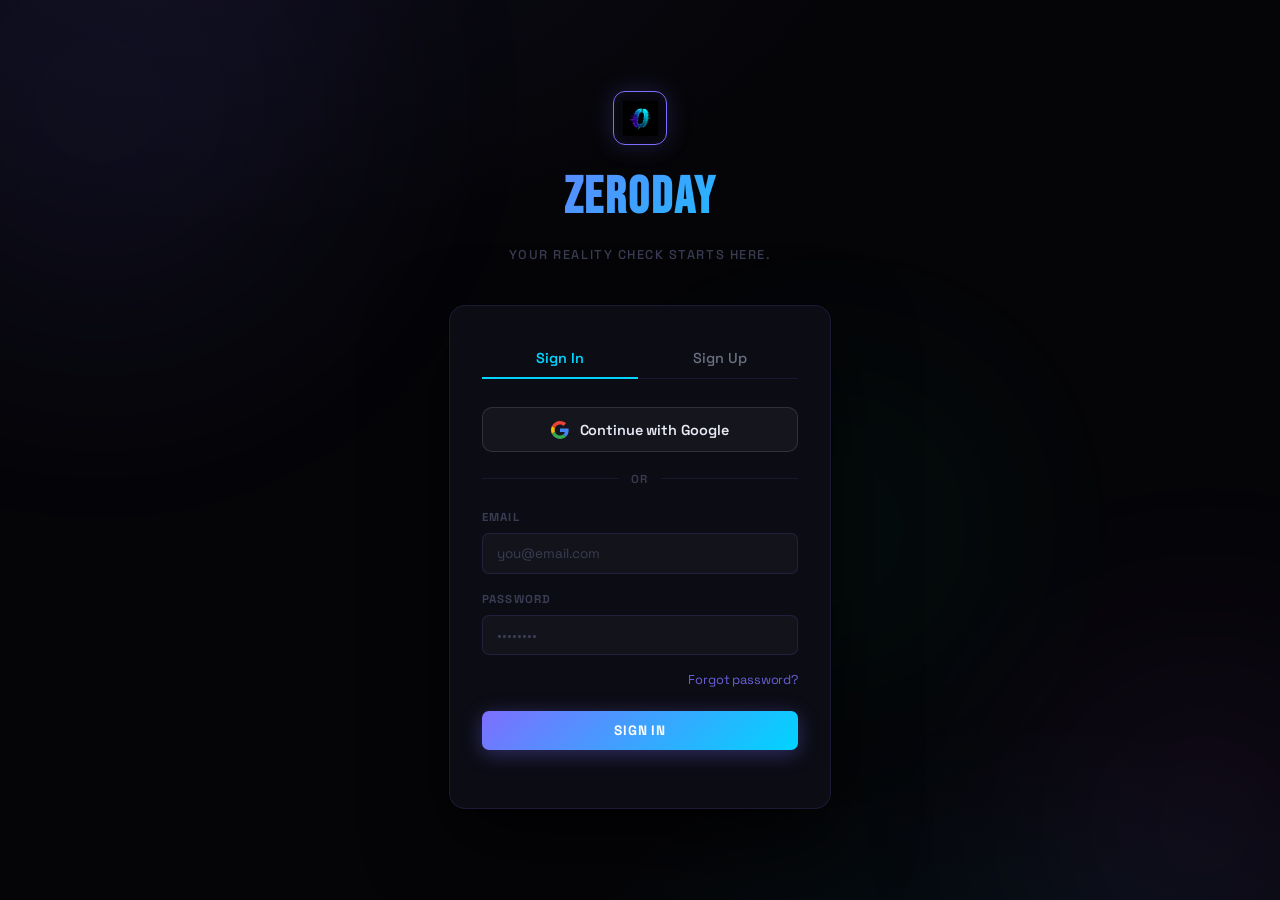
==== index.html @ 0859cc48 "Update index.html" ====
<!doctype html>
<html lang="en">
  <head>
    <meta charset="UTF-8" />
    <meta name="viewport" content="width=device-width, initial-scale=1.0" />
    <title>ZEROday</title>
    <link rel="preconnect" href="https://fonts.googleapis.com" />
    <link rel="preconnect" href="https://fonts.gstatic.com" crossorigin />
    <link
      href="https://fonts.googleapis.com/css2?family=Bebas+Neue&family=Space+Grotesk:wght@400;500;600;700&family=DM+Mono:wght@400;500&family=DM+Sans:ital,opsz,wght@0,9..40,300;0,9..40,400;0,9..40,500;1,9..40,300&display=swap"
      rel="stylesheet"
    />
    <link
      rel="stylesheet"
      href="https://cdn.jsdelivr.net/npm/katex@0.16.9/dist/katex.min.css"
    />
    <script
      defer
      src="https://cdn.jsdelivr.net/npm/katex@0.16.9/dist/katex.min.js"
    ></script>
    <script
      defer
      src="https://cdn.jsdelivr.net/npm/katex@0.16.9/dist/contrib/auto-render.min.js"
    ></script>
    <link rel="icon" type="image/png" href="logo2.png" />
    <link rel="stylesheet" href="css/themes.css" />
    <link rel="stylesheet" href="css/style.css" />
    <link rel="stylesheet" href="css/cloudinary-styles.css" />
    <link rel="stylesheet" href="css/leaderboard.css" />
    <link rel="stylesheet" href="css/zeroday-theme.css" />
    <link rel="stylesheet" href="css/my-posts.css" />
      <link rel="stylesheet" href="css/admin-form-redesign.css" />
    <link rel="stylesheet" href="css/solver.css" />
    <script src="https://cdn.jsdelivr.net/npm/@supabase/supabase-js@2"></script>
  </head>
  <body data-theme="dark" oncontextmenu="return false;">
    <!-- SVG SPRITE -->
    <svg
      xmlns="http://www.w3.org/2000/svg"
      width="24"
      height="24"
      fill="currentColor"
      viewBox="0 0 24 24"
      style="display: none"
    >
      <path d="M12 4l-8 8h6v8h4v-8h6z" />
    </svg>
    <svg
      xmlns="http://www.w3.org/2000/svg"
      width="24"
      height="24"
      fill="currentColor"
      viewBox="0 0 24 24"
      style="display: none"
    >
      <path d="M12 20l8-8h-6V4h-4v8H4z" />
    </svg>
    <svg
      xmlns="http://www.w3.org/2000/svg"
      style="display: none"
      aria-hidden="true"
    >
      <symbol id="ic-like" viewBox="0 0 24 24">
        <path
          fill="currentColor"
          d="M14 9V5a3 3 0 0 0-6 0v4H5a2 2 0 0 0-2 2v9a2 2 0 0 0 2 2h7.5a3 3 0 0 0 2.9-2.2l2.4-8A2 2 0 0 0 18 9h-4zM7 5a1 1 0 0 1 2 0v4H7V5zm12 7l-2.4 8a1 1 0 0 1-1 .7H5v-9h4.7a1 1 0 0 0 1-1V5h3v5a1 1 0 0 0 1 1h3.8a.5.5 0 0 1 .5.6z"
        />
      </symbol>

      <symbol id="ic-dislike" viewBox="0 0 24 24">
        <path
          fill="currentColor"
          d="M10 15v4a3 3 0 0 0 6 0v-4h3a2 2 0 0 0 2-2V4a2 2 0 0 0-2-2h-7.5a3 3 0 0 0-2.9 2.2l-2.4 8A2 2 0 0 0 6 15h4zm7-2h-4.7a1 1 0 0 0-1 1v5h-3v-5a1 1 0 0 0-1-1H4.2a.5.5 0 0 1-.5-.6l2.4-8a1 1 0 0 1 1-.7H19v9z"
        />
      </symbol>
      <symbol
        id="ic-dashboard"
        viewBox="0 0 24 24"
        fill="none"
        stroke="currentColor"
        stroke-width="1.8"
        stroke-linecap="round"
        stroke-linejoin="round"
      >
        <rect x="3" y="3" width="7" height="7" rx="1.5" />
        <rect x="14" y="3" width="7" height="7" rx="1.5" />
        <rect x="3" y="14" width="7" height="7" rx="1.5" />
        <rect x="14" y="14" width="7" height="7" rx="1.5" />
      </symbol>
      <symbol
        id="ic-timer"
        viewBox="0 0 24 24"
        fill="none"
        stroke="currentColor"
        stroke-width="1.8"
        stroke-linecap="round"
        stroke-linejoin="round"
      >
        <circle cx="12" cy="13" r="8" />
        <path d="M12 9v4l2.5 2.5" />
        <path d="M9.5 3h5" />
        <path d="M12 3v2" />
      </symbol>
      <symbol
        id="ic-users"
        viewBox="0 0 24 24"
        fill="none"
        stroke="currentColor"
        stroke-width="1.8"
        stroke-linecap="round"
        stroke-linejoin="round"
      >
        <path d="M17 21v-2a4 4 0 0 0-4-4H5a4 4 0 0 0-4 4v2" />
        <circle cx="9" cy="7" r="4" />
        <path d="M23 21v-2a4 4 0 0 0-3-3.87" />
        <path d="M16 3.13a4 4 0 0 1 0 7.75" />
      </symbol>
      <symbol
        id="ic-bell"
        viewBox="0 0 24 24"
        fill="none"
        stroke="currentColor"
        stroke-width="1.8"
        stroke-linecap="round"
        stroke-linejoin="round"
      >
        <path d="M18 8A6 6 0 0 0 6 8c0 7-3 9-3 9h18s-3-2-3-9" />
        <path d="M13.73 21a2 2 0 0 1-3.46 0" />
      </symbol>
      <symbol
        id="ic-music"
        viewBox="0 0 24 24"
        fill="none"
        stroke="currentColor"
        stroke-width="1.8"
        stroke-linecap="round"
        stroke-linejoin="round"
      >
        <path d="M9 18V5l12-2v13" />
        <circle cx="6" cy="18" r="3" />
        <circle cx="18" cy="16" r="3" />
      </symbol>
      <symbol
        id="ic-settings"
        viewBox="0 0 24 24"
        fill="none"
        stroke="currentColor"
        stroke-width="1.8"
        stroke-linecap="round"
        stroke-linejoin="round"
      >
        <circle cx="12" cy="12" r="3" />
        <path
          d="M19.4 15a1.65 1.65 0 0 0 .33 1.82l.06.06a2 2 0 0 1-2.83 2.83l-.06-.06a1.65 1.65 0 0 0-1.82-.33 1.65 1.65 0 0 0-1 1.51V21a2 2 0 0 1-4 0v-.09A1.65 1.65 0 0 0 9 19.4a1.65 1.65 0 0 0-1.82.33l-.06.06a2 2 0 0 1-2.83-2.83l.06-.06A1.65 1.65 0 0 0 4.68 15a1.65 1.65 0 0 0-1.51-1H3a2 2 0 0 1 0-4h.09A1.65 1.65 0 0 0 4.6 9a1.65 1.65 0 0 0-.33-1.82l-.06-.06a2 2 0 0 1 2.83-2.83l.06.06A1.65 1.65 0 0 0 9 4.68a1.65 1.65 0 0 0 1-1.51V3a2 2 0 0 1 4 0v.09a1.65 1.65 0 0 0 1 1.51 1.65 1.65 0 0 0 1.82-.33l.06-.06a2 2 0 0 1 2.83 2.83l-.06.06A1.65 1.65 0 0 0 19.4 9a1.65 1.65 0 0 0 1.51 1H21a2 2 0 0 1 0 4h-.09a1.65 1.65 0 0 0-1.51 1z"
        />
      </symbol>
      <symbol
        id="ic-logout"
        viewBox="0 0 24 24"
        fill="none"
        stroke="currentColor"
        stroke-width="1.8"
        stroke-linecap="round"
        stroke-linejoin="round"
      >
        <path d="M9 21H5a2 2 0 0 1-2-2V5a2 2 0 0 1 2-2h4" />
        <polyline points="16 17 21 12 16 7" />
        <line x1="21" y1="12" x2="9" y2="12" />
      </symbol>
      <symbol id="ic-play" viewBox="0 0 24 24" fill="currentColor">
        <polygon points="5 3 19 12 5 21 5 3" />
      </symbol>
      <symbol
        id="ic-stop"
        viewBox="0 0 24 24"
        fill="none"
        stroke="currentColor"
        stroke-width="1.8"
        stroke-linecap="round"
        stroke-linejoin="round"
      >
        <rect x="3" y="3" width="18" height="18" rx="2" />
      </symbol>
      <symbol
        id="ic-chat"
        viewBox="0 0 24 24"
        fill="none"
        stroke="currentColor"
        stroke-width="1.8"
        stroke-linecap="round"
        stroke-linejoin="round"
      >
        <path
          d="M21 15a2 2 0 0 1-2 2H7l-4 4V5a2 2 0 0 1 2-2h14a2 2 0 0 1 2 2z"
        />
      </symbol>
      <symbol
        id="ic-up"
        viewBox="0 0 24 24"
        fill="none"
        stroke="currentColor"
        stroke-width="2.2"
        stroke-linecap="round"
        stroke-linejoin="round"
      >
        <polyline points="18 15 12 9 6 15" />
      </symbol>
      <symbol
        id="ic-down"
        viewBox="0 0 24 24"
        fill="none"
        stroke="currentColor"
        stroke-width="2.2"
        stroke-linecap="round"
        stroke-linejoin="round"
      >
        <polyline points="6 9 12 15 18 9" />
      </symbol>
      <symbol
        id="ic-star"
        viewBox="0 0 24 24"
        fill="none"
        stroke="currentColor"
        stroke-width="1.8"
        stroke-linecap="round"
        stroke-linejoin="round"
      >
        <polygon
          points="12 2 15.09 8.26 22 9.27 17 14.14 18.18 21.02 12 17.77 5.82 21.02 7 14.14 2 9.27 8.91 8.26 12 2"
        />
      </symbol>
      <symbol
        id="ic-clock"
        viewBox="0 0 24 24"
        fill="none"
        stroke="currentColor"
        stroke-width="1.8"
        stroke-linecap="round"
        stroke-linejoin="round"
      >
        <circle cx="12" cy="12" r="10" />
        <polyline points="12 6 12 12 16 14" />
      </symbol>
      <symbol
        id="ic-flame"
        viewBox="0 0 24 24"
        fill="none"
        stroke="currentColor"
        stroke-width="1.8"
        stroke-linecap="round"
        stroke-linejoin="round"
      >
        <path
          d="M8.5 14.5A2.5 2.5 0 0 0 11 12c0-1.38-.5-2-1-3-1.072-2.143-.224-4.054 2-6 .5 2.5 2 4.9 4 6.5 2 1.6 3 3.5 3 5.5a7 7 0 1 1-14 0c0-1.153.433-2.294 1-3a2.5 2.5 0 0 0 2.5 3z"
        />
      </symbol>
      <symbol
        id="ic-calendar"
        viewBox="0 0 24 24"
        fill="none"
        stroke="currentColor"
        stroke-width="1.8"
        stroke-linecap="round"
        stroke-linejoin="round"
      >
        <rect x="3" y="4" width="18" height="18" rx="2" />
        <line x1="16" y1="2" x2="16" y2="6" />
        <line x1="8" y1="2" x2="8" y2="6" />
        <line x1="3" y1="10" x2="21" y2="10" />
      </symbol>
      <symbol
        id="ic-layers"
        viewBox="0 0 24 24"
        fill="none"
        stroke="currentColor"
        stroke-width="1.8"
        stroke-linecap="round"
        stroke-linejoin="round"
      >
        <polygon points="12 2 2 7 12 12 22 7 12 2" />
        <polyline points="2 17 12 22 22 17" />
        <polyline points="2 12 12 17 22 12" />
      </symbol>
      <symbol
        id="ic-send"
        viewBox="0 0 24 24"
        fill="none"
        stroke="currentColor"
        stroke-width="1.8"
        stroke-linecap="round"
        stroke-linejoin="round"
      >
        <line x1="22" y1="2" x2="11" y2="13" />
        <polygon points="22 2 15 22 11 13 2 9 22 2" />
      </symbol>
      <symbol
        id="ic-camera"
        viewBox="0 0 24 24"
        fill="none"
        stroke="currentColor"
        stroke-width="1.8"
        stroke-linecap="round"
        stroke-linejoin="round"
      >
        <path
          d="M23 19a2 2 0 0 1-2 2H3a2 2 0 0 1-2-2V8a2 2 0 0 1 2-2h4l2-3h6l2 3h4a2 2 0 0 1 2 2z"
        />
        <circle cx="12" cy="13" r="4" />
      </symbol>
      <symbol
        id="ic-user"
        viewBox="0 0 24 24"
        fill="none"
        stroke="currentColor"
        stroke-width="1.8"
        stroke-linecap="round"
        stroke-linejoin="round"
      >
        <path d="M20 21v-2a4 4 0 0 0-4-4H8a4 4 0 0 0-4 4v2" />
        <circle cx="12" cy="7" r="4" />
      </symbol>
      <symbol
        id="ic-menu"
        viewBox="0 0 24 24"
        fill="none"
        stroke="currentColor"
        stroke-width="2"
        stroke-linecap="round"
      >
        <line x1="3" y1="6" x2="21" y2="6" />
        <line x1="3" y1="12" x2="21" y2="12" />
        <line x1="3" y1="18" x2="21" y2="18" />
      </symbol>
      <symbol
        id="ic-x"
        viewBox="0 0 24 24"
        fill="none"
        stroke="currentColor"
        stroke-width="2.2"
        stroke-linecap="round"
      >
        <line x1="18" y1="6" x2="6" y2="18" />
        <line x1="6" y1="6" x2="18" y2="18" />
      </symbol>
      <symbol
        id="ic-zap"
        viewBox="0 0 24 24"
        fill="none"
        stroke="currentColor"
        stroke-width="1.8"
        stroke-linecap="round"
        stroke-linejoin="round"
      >
        <polygon points="13 2 3 14 12 14 11 22 21 10 12 10 13 2" />
      </symbol>
      <symbol
        id="ic-volume"
        viewBox="0 0 24 24"
        fill="none"
        stroke="currentColor"
        stroke-width="1.8"
        stroke-linecap="round"
        stroke-linejoin="round"
      >
        <polygon points="11 5 6 9 2 9 2 15 6 15 11 19 11 5" />
        <path d="M15.54 8.46a5 5 0 0 1 0 7.07" />
        <path d="M19.07 4.93a10 10 0 0 1 0 14.14" />
      </symbol>
      <symbol
        id="ic-target"
        viewBox="0 0 24 24"
        fill="none"
        stroke="currentColor"
        stroke-width="1.8"
        stroke-linecap="round"
        stroke-linejoin="round"
      >
        <circle cx="12" cy="12" r="10" />
        <circle cx="12" cy="12" r="6" />
        <circle cx="12" cy="12" r="2" />
      </symbol>
      <symbol
        id="ic-award"
        viewBox="0 0 24 24"
        fill="none"
        stroke="currentColor"
        stroke-width="1.8"
        stroke-linecap="round"
        stroke-linejoin="round"
      >
        <circle cx="12" cy="8" r="6" />
        <path d="M15.477 12.89L17 22l-5-3-5 3 1.523-9.11" />
      </symbol>
      <symbol
        id="ic-shield"
        viewBox="0 0 24 24"
        fill="none"
        stroke="currentColor"
        stroke-width="1.8"
        stroke-linecap="round"
        stroke-linejoin="round"
      >
        <path d="M12 22s8-4 8-10V5l-8-3-8 3v7c0 6 8 10 8 10z" />
      </symbol>
    </svg>

    <!-- ========== AUTH SCREEN ========== -->
    <div id="auth-screen" class="screen active">
      <div class="auth-bg">
        <div class="auth-orb orb1"></div>
        <div class="auth-orb orb2"></div>
        <div class="auth-orb orb3"></div>
      </div>
      <div class="auth-container">
        <div class="auth-brand">
          <div class="brand-logo">
            <img src="logo2.png" width="35" height="35" alt="" />
          </div>
          <h1>ZEROday</h1>
          <p>Your reality check starts here.</p>
        </div>
        <div class="auth-card">
          <div class="auth-tabs">
            <button class="auth-tab active" data-tab="login">Sign In</button>
            <button class="auth-tab" data-tab="signup">Sign Up</button>
          </div>

          <!-- Google OAuth button (shared, always visible) -->
          <button class="btn-google" id="google-auth-btn">
            <svg
              width="18"
              height="18"
              viewBox="0 0 48 48"
              xmlns="http://www.w3.org/2000/svg"
            >
              <path
                fill="#EA4335"
                d="M24 9.5c3.54 0 6.71 1.22 9.21 3.6l6.85-6.85C35.9 2.38 30.47 0 24 0 14.62 0 6.51 5.38 2.56 13.22l7.98 6.19C12.43 13.72 17.74 9.5 24 9.5z"
              />
              <path
                fill="#4285F4"
                d="M46.98 24.55c0-1.57-.15-3.09-.38-4.55H24v9.02h12.94c-.58 2.96-2.26 5.48-4.78 7.18l7.73 6c4.51-4.18 7.09-10.36 7.09-17.65z"
              />
              <path
                fill="#FBBC05"
                d="M10.53 28.59c-.48-1.45-.76-2.99-.76-4.59s.27-3.14.76-4.59l-7.98-6.19C.92 16.46 0 20.12 0 24c0 3.88.92 7.54 2.56 10.78l7.97-6.19z"
              />
              <path
                fill="#34A853"
                d="M24 48c6.48 0 11.93-2.13 15.89-5.81l-7.73-6c-2.18 1.48-4.97 2.36-8.16 2.36-6.26 0-11.57-4.22-13.47-9.91l-7.98 6.19C6.51 42.62 14.62 48 24 48z"
              />
              <path fill="none" d="M0 0h48v48H0z" />
            </svg>
            Continue with Google
          </button>

          <div class="auth-divider"><span>or</span></div>

          <div id="login-form" class="auth-form active">
            <div class="form-group">
              <label>Email</label>
              <input
                type="email"
                id="login-email"
                placeholder="you@email.com"
              />
            </div>
            <div class="form-group">
              <label>Password</label>
              <div class="password-input-wrap">
                <input
                  type="password"
                  id="login-password"
                  placeholder="••••••••"
                />
                <button
                  type="button"
                  class="pw-toggle-btn"
                  style="display: none"
                  data-target="login-password"
                  aria-label="Toggle password visibility"
                >
                  <svg
                    class="eye-icon eye-show"
                    width="18"
                    height="18"
                    viewBox="0 0 24 24"
                    fill="none"
                    stroke="currentColor"
                    stroke-width="2"
                    stroke-linecap="round"
                    stroke-linejoin="round"
                  >
                    <path d="M1 12s4-8 11-8 11 8 11 8-4 8-11 8-11-8-11-8z" />
                    <circle cx="12" cy="12" r="3" />
                  </svg>
                  <svg
                    class="eye-icon eye-hide"
                    width="18"
                    height="18"
                    viewBox="0 0 24 24"
                    fill="none"
                    stroke="currentColor"
                    stroke-width="2"
                    stroke-linecap="round"
                    stroke-linejoin="round"
                    style="display: none"
                  >
                    <path
                      d="M17.94 17.94A10.07 10.07 0 0 1 12 20c-7 0-11-8-11-8a18.45 18.45 0 0 1 5.06-5.94"
                    />
                    <path
                      d="M9.9 4.24A9.12 9.12 0 0 1 12 4c7 0 11 8 11 8a18.5 18.5 0 0 1-2.16 3.19"
                    />
                    <line x1="1" y1="1" x2="23" y2="23" />
                  </svg>
                </button>
              </div>
            </div>
            <div
              style="
                text-align: right;
                margin-top: -0.3rem;
                margin-bottom: 0.75rem;
              "
            >
              <a
                href="#"
                id="forgot-password-link"
                style="
                  font-size: 0.8rem;
                  color: var(--accent);
                  text-decoration: none;
                  opacity: 0.85;
                "
                >Forgot password?</a
              >
            </div>
            <button class="btn-primary" id="login-btn">Sign In</button>
            <div id="login-error" class="form-error"></div>
          </div>

          <div id="signup-form" class="auth-form">
            <div class="form-group">
              <label>Email</label>
              <input
                type="email"
                id="signup-email"
                placeholder="you@email.com"
              />
            </div>
            <div class="form-group">
              <label>Password</label>
              <div class="password-input-wrap">
                <input
                  type="password"
                  id="signup-password"
                  placeholder="Min 6 characters"
                />
                <button
                  type="button"
                  class="pw-toggle-btn"
                  style="display: none"
                  data-target="signup-password"
                  aria-label="Toggle password visibility"
                >
                  <svg
                    class="eye-icon eye-show"
                    width="18"
                    height="18"
                    viewBox="0 0 24 24"
                    fill="none"
                    stroke="currentColor"
                    stroke-width="2"
                    stroke-linecap="round"
                    stroke-linejoin="round"
                  >
                    <path d="M1 12s4-8 11-8 11 8 11 8-4 8-11 8-11-8-11-8z" />
                    <circle cx="12" cy="12" r="3" />
                  </svg>
                  <svg
                    class="eye-icon eye-hide"
                    width="18"
                    height="18"
                    viewBox="0 0 24 24"
                    fill="none"
                    stroke="currentColor"
                    stroke-width="2"
                    stroke-linecap="round"
                    stroke-linejoin="round"
                    style="display: none"
                  >
                    <path
                      d="M17.94 17.94A10.07 10.07 0 0 1 12 20c-7 0-11-8-11-8a18.45 18.45 0 0 1 5.06-5.94"
                    />
                    <path
                      d="M9.9 4.24A9.12 9.12 0 0 1 12 4c7 0 11 8 11 8a18.5 18.5 0 0 1-2.16 3.19"
                    />
                    <line x1="1" y1="1" x2="23" y2="23" />
                  </svg>
                </button>
              </div>
            </div>
            <button class="btn-primary" id="signup-btn">Create Account</button>
            <div id="signup-error" class="form-error"></div>
          </div>
        </div>
      </div>
    </div>

    <!-- ========== EMAIL CONFIRMATION PENDING SCREEN ========== -->
    <div id="confirm-email-screen" class="screen">
      <div class="auth-bg">
        <div class="auth-orb orb1"></div>
        <div class="auth-orb orb2"></div>
        <div class="auth-orb orb3"></div>
      </div>
      <div class="auth-container">
        <div class="auth-brand">
          <div class="brand-logo">
            <img src="logo2.png" width="35" height="35" alt="" />
          </div>
          <h1>ZEROday</h1>
        </div>
        <div class="auth-card" style="text-align: center; padding: 2rem 1.5rem">
          <div style="font-size: 3rem; margin-bottom: 0.75rem">📬</div>
          <h2 style="margin: 0 0 0.5rem; font-size: 1.2rem">
            Check your inbox
          </h2>
          <p
            style="
              font-size: 0.88rem;
              color: var(--text2);
              line-height: 1.6;
              margin: 0 0 1.25rem;
            "
            id="confirm-email-desc"
          >
            We sent a confirmation link to your email. Click it to activate your
            account, then come back and sign in.
            <br />
            NOTE: Check your spam folder in case you didn't received
            confirmation email in your inbox.
          </p>
          <button
            class="btn-primary"
            id="resend-confirm-btn"
            style="width: 100%"
          >
            Resend Email
          </button>
          <div
            id="resend-msg"
            style="font-size: 0.8rem; margin-top: 0.6rem; color: var(--green)"
          ></div>
          <div style="margin-top: 1rem">
            <a
              href="#"
              id="back-to-login-link"
              style="
                font-size: 0.82rem;
                color: var(--accent);
                text-decoration: none;
              "
              >← Back to Sign In</a
            >
          </div>
        </div>
      </div>
    </div>

    <!-- ========== FORGOT PASSWORD SCREEN ========== -->
    <div id="forgot-password-screen" class="screen">
      <div class="auth-bg">
        <div class="auth-orb orb1"></div>
        <div class="auth-orb orb2"></div>
      </div>
      <div class="auth-container">
        <div class="auth-brand">
          <div class="brand-logo">
            <img src="logo2.png" width="35" height="35" alt="" />
          </div>
          <h1>ZEROday</h1>
          <p>Reset your password</p>
        </div>
        <div class="auth-card">
          <div id="forgot-step-request">
            <p
              style="
                font-size: 0.88rem;
                color: var(--text2);
                margin: 0 0 1rem;
                line-height: 1.5;
              "
            >
              Enter your email and we'll send you a reset link.
            </p>
            <div class="form-group">
              <label>Email</label>
              <input
                type="email"
                id="forgot-email"
                placeholder="you@email.com"
              />
            </div>
            <button class="btn-primary" id="send-reset-btn" style="width: 100%">
              Send Reset Link
            </button>
            <div
              id="forgot-msg"
              style="font-size: 0.82rem; margin-top: 0.7rem"
            ></div>
          </div>
          <div
            id="forgot-step-done"
            style="display: none; text-align: center; padding: 1rem 0"
          >
            <div style="font-size: 2.5rem; margin-bottom: 0.5rem">✉️</div>
            <p style="font-size: 0.9rem; color: var(--text2); line-height: 1.6">
              Reset link sent! Check your inbox and follow the instructions.
              <br />
              NOTE: Check your spam folder in case you didn't received forget
              password link in your inbox.
            </p>
          </div>
          <div style="margin-top: 1.25rem; text-align: center">
            <a
              href="#"
              id="back-to-login-from-forgot"
              style="
                font-size: 0.82rem;
                color: var(--accent);
                text-decoration: none;
              "
              >← Back to Sign In</a
            >
          </div>
        </div>
      </div>
    </div>

    <!-- ========== RESET PASSWORD SCREEN ========== -->
    <div id="reset-password-screen" class="screen">
      <div class="auth-bg">
        <div class="auth-orb orb1"></div>
        <div class="auth-orb orb2"></div>
      </div>
      <div class="auth-container">
        <div class="auth-brand">
          <div class="brand-logo">
            <img src="logo2.png" width="35" height="35" alt="" />
          </div>
          <h1>ZEROday</h1>
          <p>Set a new password</p>
        </div>
        <div class="auth-card">
          <p
            style="
              font-size: 0.88rem;
              color: var(--text2);
              margin: 0 0 1.25rem;
              line-height: 1.5;
            "
          >
            Choose a strong new password for your account.
          </p>
          <div class="form-group">
            <label>New Password</label>
            <div class="password-input-wrap">
              <input
                type="password"
                id="reset-new-password"
                placeholder="Min 6 characters"
              />
              <button
                type="button"
                class="pw-toggle-btn"
                data-target="reset-new-password"
                aria-label="Toggle password visibility"
              >
                <svg
                  class="eye-icon eye-show"
                  width="18"
                  height="18"
                  viewBox="0 0 24 24"
                  fill="none"
                  stroke="currentColor"
                  stroke-width="2"
                  stroke-linecap="round"
                  stroke-linejoin="round"
                >
                  <path d="M1 12s4-8 11-8 11 8 11 8-4 8-11 8-11-8-11-8z" />
                  <circle cx="12" cy="12" r="3" />
                </svg>
                <svg
                  class="eye-icon eye-hide"
                  width="18"
                  height="18"
                  viewBox="0 0 24 24"
                  fill="none"
                  stroke="currentColor"
                  stroke-width="2"
                  stroke-linecap="round"
                  stroke-linejoin="round"
                  style="display: none"
                >
                  <path
                    d="M17.94 17.94A10.07 10.07 0 0 1 12 20c-7 0-11-8-11-8a18.45 18.45 0 0 1 5.06-5.94"
                  />
                  <path
                    d="M9.9 4.24A9.12 9.12 0 0 1 12 4c7 0 11 8 11 8a18.5 18.5 0 0 1-2.16 3.19"
                  />
                  <line x1="1" y1="1" x2="23" y2="23" />
                </svg>
              </button>
            </div>
          </div>
          <div class="form-group">
            <label>Confirm New Password</label>
            <div class="password-input-wrap">
              <input
                type="password"
                id="reset-confirm-password"
                placeholder="Repeat password"
              />
              <button
                type="button"
                class="pw-toggle-btn"
                data-target="reset-confirm-password"
                aria-label="Toggle password visibility"
              >
                <svg
                  class="eye-icon eye-show"
                  width="18"
                  height="18"
                  viewBox="0 0 24 24"
                  fill="none"
                  stroke="currentColor"
                  stroke-width="2"
                  stroke-linecap="round"
                  stroke-linejoin="round"
                >
                  <path d="M1 12s4-8 11-8 11 8 11 8-4 8-11 8-11-8-11-8z" />
                  <circle cx="12" cy="12" r="3" />
                </svg>
                <svg
                  class="eye-icon eye-hide"
                  width="18"
                  height="18"
                  viewBox="0 0 24 24"
                  fill="none"
                  stroke="currentColor"
                  stroke-width="2"
                  stroke-linecap="round"
                  stroke-linejoin="round"
                  style="display: none"
                >
                  <path
                    d="M17.94 17.94A10.07 10.07 0 0 1 12 20c-7 0-11-8-11-8a18.45 18.45 0 0 1 5.06-5.94"
                  />
                  <path
                    d="M9.9 4.24A9.12 9.12 0 0 1 12 4c7 0 11 8 11 8a18.5 18.5 0 0 1-2.16 3.19"
                  />
                  <line x1="1" y1="1" x2="23" y2="23" />
                </svg>
              </button>
            </div>
          </div>
          <div
            id="reset-pw-error"
            class="form-error"
            style="margin-bottom: 0.5rem"
          ></div>
          <button class="btn-primary" id="reset-pw-btn" style="width: 100%">
            Update Password
          </button>
          <div
            id="reset-pw-success"
            style="display: none; text-align: center; padding: 1.25rem 0"
          >
            <div style="font-size: 2.5rem; margin-bottom: 0.5rem">✅</div>
            <p style="font-size: 0.9rem; color: var(--text2); line-height: 1.6">
              Password updated! Signing you in…
            </p>
          </div>
        </div>
      </div>
    </div>

    <!-- ========== ONBOARDING SCREEN ========== -->
    <div id="onboarding-screen" class="screen">
      <div class="auth-bg">
        <div class="auth-orb orb1"></div>
        <div class="auth-orb orb2"></div>
      </div>
      <div class="auth-container">
        <div class="auth-brand">
          <div class="brand-logo">
            <img src="logo2.png" width="32" height="32" alt="" />
          </div>
          <h1>Set Up Profile</h1>
          <p>Tell us about yourself</p>
        </div>
        <div class="auth-card onboarding-card">
          <div
            style="
              display: flex;
              flex-direction: column;
              align-items: center;
              gap: 0.6rem;
              margin-bottom: 1rem;
            "
          >
            <div id="avatar-preview" title="Click label below to change">
              👤
            </div>
            <label
              for="avatar-input"
              style="cursor: pointer; font-size: 0.82rem; color: var(--accent)"
            >
              📷 Choose Profile Photo
            </label>
            <input
              type="file"
              id="avatar-input"
              accept="image/*"
              style="display: none"
            />
            <p class="upload-hint">JPEG / PNG / WebP · Max 1 MB</p>
            <div id="onboarding-upload-progress"></div>
          </div>
          <div class="form-group">
            <label>Full Name</label
            ><input type="text" id="profile-name" placeholder="Your name" />
          </div>
          <div class="form-row">
            <div class="form-group">
              <label>Class</label>
              <select id="profile-class">
                <option value="">Select</option>
                <option value="11th">11th</option>
                <option value="12th">12th</option>
                <option value="dropper">Dropper</option>
              </select>
            </div>
            <div class="form-group">
              <label>Target Year</label>
              <select id="profile-year">
                <option value="">Select</option>
                <option value="2025">2025</option>
                <option value="2026">2026</option>
                <option value="2027">2027</option>
                <option value="2028">2028</option>
              </select>
            </div>
          </div>
          <div class="form-group">
            <label>Bio</label
            ><textarea
              id="profile-bio"
              placeholder="A short bio about you..."
              rows="2"
            ></textarea>
          </div>
          <button class="btn-primary" id="save-profile-btn">
            Save &amp; Continue
          </button>
          <div id="onboarding-error" class="form-error"></div>
        </div>
      </div>
    </div>

    <!-- ========== MAIN APP ========== -->
    <div id="app-screen" class="screen">
      <!-- Sidebar -->
      <nav class="sidebar" id="sidebar">
        <div class="sidebar-brand">
          <img src="logo2.png" width="35" height="35" alt="" />
          <span>ZEROday</span>
        </div>
        <div class="sidebar-user" id="sidebar-user">
          <div class="sidebar-avatar" id="sidebar-avatar-img">
            <svg width="16" height="16" style="color: var(--text3)">
              <use href="#ic-user" />
            </svg>
          </div>
          <div class="sidebar-user-info">
            <div class="sidebar-name" id="sidebar-name">Loading...</div>
            <div class="sidebar-class" id="sidebar-class"></div>
          </div>
        </div>
        <ul class="nav-links">
          <li>
            <a href="#" class="nav-link active" data-page="dashboard">
              <svg class="nav-svg" width="17" height="17">
                <use href="#ic-dashboard" /></svg
              >Dashboard
            </a>
          </li>
          <li>
            <a href="#" class="nav-link" data-page="timer">
              <svg class="nav-svg" width="17" height="17">
                <use href="#ic-timer" /></svg
              >Timer
            </a>
          </li>
          <li>
            <a href="#" class="nav-link" data-page="community">
              <svg class="nav-svg" width="17" height="17">
                <use href="#ic-users" /></svg
              >Community
            </a>
          </li>
          <li>
            <a href="#" class="nav-link" data-page="notifications">
              <svg class="nav-svg" width="17" height="17">
                <use href="#ic-bell" /></svg
              >Notifications
              <span class="notif-badge" id="notif-badge" style="display: none"
                >0</span
              >
            </a>
          </li>
          <li>
            <a href="#" class="nav-link" data-page="whitenoise">
              <svg class="nav-svg" width="17" height="17">
                <use href="#ic-music" /></svg
              >White Noise
            </a>
          </li>
          <li>
            <a href="#" class="nav-link" data-page="settings">
              <svg class="nav-svg" width="17" height="17">
                <use href="#ic-settings" /></svg
              >Settings
            </a>
          </li>
          <!-- Admin only nav item -->
          <li id="admin-nav-item" style="display: none">
            <a href="#" class="nav-link nav-link-admin" data-page="admin">
              <svg class="nav-svg" width="17" height="17">
                <use href="#ic-shield" /></svg
              >Admin Panel
            </a>
          </li>
        </ul>
        <button class="logout-btn" id="logout-btn">
          <svg width="15" height="15"><use href="#ic-logout" /></svg> Sign Out
        </button>
      </nav>

      <!-- Mobile Top Bar -->
      <div class="mobile-topbar">
        <button class="hamburger" id="hamburger">
          <svg width="21" height="21"><use href="#ic-menu" /></svg>
        </button>
        <div class="mobile-brand">
          <svg width="14" height="14" style="color: var(--accent)">
            <use href="#ic-star" />
          </svg>
          ZEROday
        </div>
        <div class="mobile-avatar" id="mobile-avatar">
          <svg width="14" height="14" style="color: var(--text3)">
            <use href="#ic-user" />
          </svg>
        </div>
      </div>
      <div class="sidebar-overlay" id="sidebar-overlay"></div>

      <!-- Main Content -->
      <main class="main-content">
        <!-- ZEROday: Timer ring gradient -->
        <svg width="0" height="0" style="position: absolute">
          <defs>
            <linearGradient
              id="timerGradient"
              x1="0%"
              y1="0%"
              x2="100%"
              y2="100%"
            >
              <stop offset="0%" stop-color="#7c6fff" />
              <stop offset="100%" stop-color="#00d4ff" />
            </linearGradient>
          </defs>
        </svg>
        <!-- DASHBOARD -->
        <div class="page active" id="page-dashboard">
          <div class="page-header">
            <h2>Command Center</h2>
            <p id="dashboard-greeting">Your reality check starts here</p>
          </div>
          <div class="stats-grid">
            <div class="stat-card accent-blue">
              <div class="stat-icon">
                <svg width="20" height="20" style="color: var(--blue)">
                  <use href="#ic-clock" />
                </svg>
              </div>
              <div class="stat-value" id="today-time">0m</div>
              <div class="stat-label">Today's Study</div>
            </div>
            <div class="stat-card accent-purple">
              <div class="stat-icon">
                <svg width="20" height="20" style="color: var(--purple)">
                  <use href="#ic-flame" />
                </svg>
              </div>
              <div class="stat-value" id="streak-count">0</div>
              <div class="stat-label">Day Streak</div>
            </div>
            <div class="stat-card accent-green">
              <div class="stat-icon">
                <svg width="20" height="20" style="color: var(--green)">
                  <use href="#ic-calendar" />
                </svg>
              </div>
              <div class="stat-value" id="week-time">0h</div>
              <div class="stat-label">This Week</div>
            </div>
            <div class="stat-card accent-orange">
              <div class="stat-icon">
                <svg width="20" height="20" style="color: var(--orange)">
                  <use href="#ic-layers" />
                </svg>
              </div>
              <div class="stat-value" id="total-sessions">0</div>
              <div class="stat-label">Total Sessions</div>
            </div>
          </div>
          <div class="dashboard-bottom">
            <div class="weekly-chart-card">
              <h3>Weekly Progress</h3>
              <div class="weekly-bars" id="weekly-bars"></div>
              <div class="weekly-labels">
                <span>Mon</span><span>Tue</span><span>Wed</span><span>Thu</span
                ><span>Fri</span><span>Sat</span><span>Sun</span>
              </div>
            </div>
            <!-- Aura Score Card -->
            <div class="stat-card aura-card" id="aura-card">
              <div class="aura-card-inner">
                <div class="aura-glow-ring"></div>
                <div class="stat-icon aura-icon">✨</div>
                <div class="stat-content">
                  <div class="stat-label">Aura Score</div>
                  <div class="stat-value" id="aura-score">—</div>
                  <div class="aura-level" id="aura-level"></div>
                  <div class="aura-percentile" id="aura-percentile"></div>
                </div>
              </div>
            </div>
            <div class="quick-actions-card">
              <h3>Quick Actions</h3>
              <button class="qa-btn" onclick="goToPage('timer')">
                <svg width="14" height="14"><use href="#ic-play" /></svg> Lock
                In
              </button>
              <button class="qa-btn" onclick="goToPage('community')">
                <svg width="14" height="14"><use href="#ic-send" /></svg>
                Declare Target
              </button>
              <button class="qa-btn" onclick="goToPage('whitenoise')">
                <svg width="14" height="14"><use href="#ic-music" /></svg> Focus
                Mode
              </button>
            </div>
          </div>
          <div class="leaderboard-section">
            <!-- ── TOP 10 LEADERBOARD ── -->
            <div class="lb-card">
              <div class="lb-card-header">
                <div class="lb-card-title">
                  <svg width="16" height="16"><use href="#ic-award" /></svg>
                  Leaderboard
                  <div class="lb-live-dot" title="Realtime"></div>
                  <span class="lb-live-label">Live</span>
                </div>

                <div
                  style="
                    display: flex;
                    align-items: center;
                    gap: 0.6rem;
                    flex-wrap: wrap;
                  "
                >
                  <!-- Your rank -->
                  <div class="lb-my-rank-wrap">
                    Your rank: <span id="lb-my-rank">—</span>
                  </div>

                  <!-- Daily / Weekly tabs -->
                  <div class="lb-tabs">
                    <button id="lb-tab-daily" class="lb-tab-btn">Daily</button>
                    <button id="lb-tab-weekly" class="lb-tab-btn lb-tab-active">
                      Weekly
                    </button>
                  </div>
                </div>
              </div>

              <div id="leaderboard-list">
                <!-- Rows injected by leaderboard.js -->
              </div>
            </div>

            <!-- ── PERSONAL MONTHLY STATS ── -->
            <div class="ps-card">
              <div class="ps-card-header">
                <div class="ps-card-title">
                  <svg width="16" height="16"><use href="#ic-calendar" /></svg>
                  My Study Stats
                </div>

                <!-- Month navigator -->
                <div class="ps-month-nav">
                  <button
                    class="ps-nav-btn"
                    id="ps-prev-month"
                    title="Previous month"
                  >
                    &#8249;
                  </button>
                  <span id="ps-month-label">—</span>
                  <button
                    class="ps-nav-btn"
                    id="ps-next-month"
                    title="Next month"
                    disabled
                  >
                    &#8250;
                  </button>
                </div>
              </div>

              <!-- Summary: total month + this week -->
              <div class="ps-summary">
                <div class="ps-summary-item">
                  <span class="ps-summary-label">Month Total</span>
                  <span class="ps-summary-val accent" id="ps-total-hours"
                    >—</span
                  >
                </div>
                <div class="ps-summary-item">
                  <span class="ps-summary-label">This Week</span>
                  <span class="ps-summary-val" id="ps-this-week-hours">—</span>
                </div>
              </div>

              <!-- Per-week breakdown -->
              <div id="ps-week-grid">
                <!-- Week rows injected by leaderboard.js -->
              </div>
            </div>
          </div>
        </div>

        <!-- TIMER -->
        <div class="page" id="page-timer">
          <div class="page-header">
            <h2>Focus Timer</h2>
            <p>Every second counts. Don't waste it.</p>
          </div>
          <div class="timer-container">
            <div class="timer-ring">
              <svg class="timer-svg" viewBox="0 0 200 200">
                <circle class="ring-bg" cx="100" cy="100" r="88" />
                <circle
                  class="ring-progress"
                  id="ring-progress"
                  cx="100"
                  cy="100"
                  r="88"
                />
              </svg>
              <div class="timer-display">
                <div class="timer-time" id="timer-display">00:00:00</div>
                <div class="timer-status" id="timer-status">Ready</div>
              </div>
            </div>
            <div class="timer-controls">
              <button
                class="timer-btn start"
                id="timer-start-btn"
                onclick="startTimer()"
              >
                <svg width="15" height="15"><use href="#ic-play" /></svg> Start
              </button>
              <button
                class="timer-btn stop"
                id="timer-stop-btn"
                onclick="stopTimer()"
                style="display: none"
              >
                <svg width="15" height="15"><use href="#ic-stop" /></svg> Stop
              </button>
            </div>
            <div class="session-history">
              <h3>Today's Sessions</h3>
              <div id="sessions-list" class="sessions-list"></div>
            </div>
          </div>
        </div>

        <!-- COMMUNITY -->
        <div class="page" id="page-community">
          <div class="page-header">
            <h2>Community</h2>
            <p>Post your targets. Own your progress.</p>
          </div>

          <div class="community-layout">
            <!-- LEFT SIDE (main content — wider) -->
            <div class="community-main">
              <!-- Tabs -->
              <div class="community-tabs">
                <button
                  id="tab-all-posts"
                  class="community-tab-btn community-tab-active"
                >
                  <svg width="14" height="14"><use href="#ic-globe" /></svg>
                  <span>All Posts</span>
                </button>

                <button id="tab-my-posts" class="community-tab-btn">
                  <svg width="14" height="14"><use href="#ic-user" /></svg>
                  <span>My Posts</span>
                </button>

                <div class="community-tab-indicator"></div>
              </div>

              <!-- Composer -->
              <div class="post-composer">
                <input
                  type="text"
                  id="post-title"
                  class="post-title-input"
                  placeholder="Add a title (optional)"
                  maxlength="120"
                />
                <textarea
                  id="post-content"
                  placeholder="What are you grinding today?"
                  rows="3"
                ></textarea>

                <div class="post-image-section">
                  <div class="post-image-attach-row">
                    <button
                      type="button"
                      id="post-image-add-btn"
                      class="post-image-add-btn"
                    >
                      🖼️ Add Image
                    </button>
                    <input
                      type="file"
                      id="post-image-input"
                      accept="image/*"
                      multiple
                    />
                    <span id="post-image-count"></span>
                  </div>
                  <div id="post-image-thumbs"></div>
                  <div id="post-image-preview"></div>
                </div>
                <div class="composer-footer">
                  <span class="composer-hint">
                    <svg width="13" height="13"><use href="#ic-target" /></svg>
                    Daily target
                  </span>
                  <button id="post-btn" class="btn-primary">Post</button>
                </div>
              </div>

              <!-- Posts -->
              <div id="posts-list" class="posts-list"></div>
            </div>

            <!-- RIGHT SIDEBAR -->
            <div class="community-sidebar">
              <!-- POPULAR POSTS SECTION -->
              <div class="sidebar-section popular-posts-section">
                <div class="sidebar-section-header">
                  <span class="sidebar-section-icon">🔥</span>
                  <h3 class="sidebar-section-title">Popular Posts</h3>
                </div>
                <div id="popular-posts-list" class="popular-posts-list">
                  <div class="popular-posts-loading">Loading...</div>
                </div>
              </div>

              <!-- COMMUNITY GUIDE SECTION -->
              <div class="sidebar-section">
                <div class="sidebar-section-header">
                  <span class="sidebar-section-icon">📜</span>
                  <h3 class="sidebar-section-title">Community Guide</h3>
                </div>

                <div class="accordion-item">
                  <button class="accordion-btn">✅ What to Post</button>
                  <div class="accordion-content">
                    <ul>
                      <li>Doubts (PCM)</li>
                      <li>Daily targets</li>
                      <li>Study tips</li>
                      <li>Motivation</li>
                    </ul>
                  </div>
                </div>

                <div class="accordion-item">
                  <button class="accordion-btn">❌ What NOT to Post</button>
                  <div class="accordion-content">
                    <ul>
                      <li>Abuse / toxic content</li>
                      <li>Spam / promotion</li>
                      <li>Irrelevant posts</li>
                    </ul>
                  </div>
                </div>

                <div class="accordion-item">
                  <button class="accordion-btn">📏 Rules</button>
                  <div class="accordion-content">
                    <ul>
                      <li>Respect everyone</li>
                      <li>No cheating discussion</li>
                      <li>Stay focused on JEE</li>
                    </ul>
                  </div>
                </div>

                <div class="accordion-item">
                  <button class="accordion-btn">🚨 How to Report</button>
                  <div class="accordion-content">
                    <ul>
                      <li>Click 3 dots on post</li>
                      <li>Select Report</li>
                      <li>Submit reason</li>
                    </ul>
                  </div>
                </div>
              </div>
            </div>
          </div>

          <!-- POPULAR POST MODAL -->
          <div
            id="popular-post-modal"
            class="modal-overlay"
            style="display: none"
            onclick="handlePopularModalClick(event)"
          >
            <div class="modal popular-post-modal-inner">
              <div class="modal-header">
                <h3>Post &amp; Comments</h3>
                <button class="icon-btn" onclick="closePopularPostModal()">
                  <svg width="17" height="17"><use href="#ic-x" /></svg>
                </button>
              </div>
              <!-- Single scrollable body: post + votes + comments all in one -->
              <div class="modal-body-scroll">
                <div
                  id="popular-modal-post-content"
                  class="modal-post-wrapper"
                ></div>
                <div
                  class="popular-modal-vote-row"
                  id="popular-modal-vote-row"
                ></div>
                <div
                  id="popular-comments-list"
                  class="comments-list-modal"
                ></div>
              </div>
              <!-- Composer pinned at bottom, outside scroll area -->
              <div class="comment-composer-row modal-composer-pinned">
                <div class="comment-composer-inner">
                  <div
                    id="popular-comment-img-preview"
                    class="comment-img-preview"
                  ></div>
                  <div class="comment-composer-inputs">
                    <textarea
                      id="popular-comment-input"
                      rows="2"
                      placeholder="Add a comment..."
                    ></textarea>
                    <div class="comment-composer-actions">
                      <button
                        class="icon-btn comment-image-btn"
                        id="popular-comment-image-btn"
                        title="Attach image"
                      >
                        <svg
                          width="16"
                          height="16"
                          viewBox="0 0 24 24"
                          fill="none"
                          stroke="currentColor"
                          stroke-width="2"
                        >
                          <rect x="3" y="3" width="18" height="18" rx="2" />
                          <circle cx="8.5" cy="8.5" r="1.5" />
                          <polyline points="21 15 16 10 5 21" />
                        </svg>
                      </button>
                      <input
                        type="file"
                        id="popular-comment-image-input"
                        accept="image/*"
                        style="display: none"
                      />
                      <button
                        class="icon-btn accent-icon-btn"
                        id="popular-submit-comment-btn"
                      >
                        <svg width="16" height="16">
                          <use href="#ic-send" />
                        </svg>
                      </button>
                    </div>
                  </div>
                </div>
              </div>
            </div>
          </div>
        </div>
        <!--
         -->
        <!-- NOTIFICATIONS -->
        <div class="page" id="page-notifications">
          <div class="page-header">
            <h2>Notifications</h2>
            <p>Updates from the ZEROday team</p>
          </div>
          <div id="admin-panel" class="admin-panel" style="display: none">
            <div class="admin-title">
              <svg width="15" height="15"><use href="#ic-zap" /></svg> Admin:
              Create Notification
            </div>
            <div class="form-group">
              <input type="text" id="notif-title" placeholder="Title" />
            </div>
            <div class="form-group">
              <textarea
                id="notif-message"
                rows="3"
                placeholder="Message..."
              ></textarea>
            </div>
            <button class="btn-primary" id="send-notif-btn">
              Send Notification
            </button>
          </div>
          <div id="notifications-list" class="notifications-list"></div>
        </div>

        <!-- WHITE NOISE -->
        <div class="page" id="page-whitenoise">
          <div class="page-header">
            <h2>White Noise</h2>
            <p>Ambient sounds to help you focus</p>
          </div>
          <div
            id="admin-noise-panel"
            class="admin-panel"
            style="display: none; margin-bottom: 1.5rem"
          >
            <div class="admin-title">
              <svg width="15" height="15"><use href="#ic-zap" /></svg> Admin:
              Upload Ambient Sound
            </div>
            <p
              style="
                font-size: 0.8rem;
                color: var(--text2);
                margin-bottom: 0.75rem;
              "
            >
              Uploaded sounds will be available to <strong>all users</strong>.
              Supported: MP3, WAV, OGG, M4A (max 20 MB).
            </p>
            <div
              style="
                display: flex;
                gap: 0.6rem;
                align-items: center;
                flex-wrap: wrap;
              "
            >
              <label
                class="avatar-upload-btn"
                for="admin-noise-input"
                style="cursor: pointer"
                >Choose File</label
              >
              <input
                type="file"
                id="admin-noise-input"
                accept="audio/*"
                style="display: none"
              />
              <span
                id="admin-noise-filename"
                style="font-size: 0.8rem; color: var(--text2)"
                >No file selected</span
              >
              <button
                class="btn-primary"
                id="admin-noise-upload-btn"
                style="padding: 0.45rem 1rem; font-size: 0.85rem"
              >
                Upload Sound
              </button>
            </div>
          </div>
          <div class="noise-section-label" style="margin-top: 1.75rem">
            <svg width="13" height="13" style="color: var(--accent)">
              <use href="#ic-music" />
            </svg>
            Curated Sounds
          </div>
          <div id="admin-sounds-grid" class="noise-grid"></div>
          <div class="noise-section-label" style="margin-top: 1.75rem">
            <svg width="13" height="13" style="color: var(--purple)">
              <use href="#ic-user" />
            </svg>
            My Sounds
            <span
              style="
                font-size: 0.72rem;
                color: var(--text3);
                margin-left: 0.4rem;
              "
              >(stored locally on this device)</span
            >
          </div>
          <div id="user-sounds-grid" class="noise-grid"></div>
          <button
            class="btn-secondary"
            id="user-noise-add-btn"
            style="
              margin-top: 0.75rem;
              display: flex;
              align-items: center;
              gap: 0.4rem;
              font-size: 0.85rem;
            "
          >
            <svg width="13" height="13"><use href="#ic-camera" /></svg> Add My
            Sound
          </button>
          <input
            type="file"
            id="user-noise-input"
            accept="audio/*"
            style="display: none"
          />
        </div>

        <!-- SETTINGS -->
        <div class="page" id="page-settings">
          <div class="page-header">
            <h2>Settings</h2>
            <p>Customize your experience</p>
          </div>
          <div class="settings-layout">
            <div class="settings-section">
              <h3>Profile</h3>
              <div
                style="
                  display: flex;
                  align-items: center;
                  gap: 1rem;
                  margin-bottom: 1rem;
                "
              >
                <div
                  id="settings-avatar-preview"
                  style="
                    width: 72px;
                    height: 72px;
                    border-radius: 50%;
                    overflow: hidden;
                    background: var(--surface2);
                    border: 2px solid var(--border);
                    display: flex;
                    align-items: center;
                    justify-content: center;
                    font-size: 2rem;
                  "
                >
                  👤
                </div>
                <div>
                  <label
                    for="settings-avatar-input"
                    class="post-image-attach-btn"
                    style="cursor: pointer"
                  >
                    📷 Change Photo
                  </label>
                  <input
                    type="file"
                    id="settings-avatar-input"
                    accept="image/*"
                    style="display: none"
                  />
                  <p class="upload-hint">JPEG / PNG / WebP · Max 1 MB</p>
                  <div id="settings-upload-progress"></div>
                </div>
              </div>
              <div class="form-group">
                <label>Full Name</label><input type="text" id="settings-name" />
              </div>
              <div class="form-row">
                <div class="form-group">
                  <label>Class</label>
                  <select id="settings-class">
                    <option value="11th">11th</option>
                    <option value="12th">12th</option>
                    <option value="dropper">Dropper</option>
                  </select>
                </div>
                <div class="form-group">
                  <label>Target Year</label>
                  <select id="settings-year">
                    <option value="2025">2025</option>
                    <option value="2026">2026</option>
                    <option value="2027">2027</option>
                    <option value="2028">2028</option>
                  </select>
                </div>
              </div>
              <div class="form-group">
                <label>Bio</label
                ><textarea id="settings-bio" rows="2"></textarea>
              </div>
              <button class="btn-primary" id="save-settings-btn">
                Save Changes
              </button>
              <div id="settings-msg" class="form-success"></div>
            </div>
            <div class="settings-section">
              <h3>Theme</h3>
              <div class="theme-grid">
                <button
                  class="theme-btn"
                  data-theme="dark"
                  onclick="applyTheme('dark')"
                >
                  <div class="theme-preview dark-prev"></div>
                  <span>Dark</span>
                </button>
                <button
                  class="theme-btn"
                  data-theme="light"
                  onclick="applyTheme('light')"
                >
                  <div class="theme-preview light-prev"></div>
                  <span>Light</span>
                </button>
                <button
                  class="theme-btn"
                  data-theme="neon"
                  onclick="applyTheme('neon')"
                >
                  <div class="theme-preview neon-prev"></div>
                  <span>Neon</span>
                </button>
                <button
                  class="theme-btn"
                  data-theme="minimal"
                  onclick="applyTheme('minimal')"
                >
                  <div class="theme-preview minimal-prev"></div>
                  <span>Minimal</span>
                </button>
                <button
                  class="theme-btn"
                  data-theme="aurora"
                  onclick="applyTheme('aurora')"
                >
                  <div class="theme-preview aurora-prev"></div>
                  <span>Aurora</span>
                </button>
                <button
                  class="theme-btn"
                  data-theme="sunset"
                  onclick="applyTheme('sunset')"
                >
                  <div class="theme-preview sunset-prev"></div>
                  <span>Sunset</span>
                </button>
              </div>
            </div>
          </div>
        </div>

        <!-- ADMIN PANEL (admins only) -->
        <div class="page" id="page-admin">
          <div class="page-header">
            <h2>🛡️ Admin Panel</h2>
            <p>Manage users, posts, and reports</p>
          </div>

          <!-- Quick stats -->
          <div class="admin-stats-row">
            <div class="admin-stat-card">
              <div class="admin-stat-icon">👥</div>
              <div class="admin-stat-val" id="admin-stat-users">—</div>
              <div class="admin-stat-label">Total Users</div>
            </div>
            <div class="admin-stat-card">
              <div class="admin-stat-icon">📝</div>
              <div class="admin-stat-val" id="admin-stat-posts">—</div>
              <div class="admin-stat-label">Total Posts</div>
            </div>
            <div class="admin-stat-card highlight">
              <div class="admin-stat-icon">🚩</div>
              <div class="admin-stat-val" id="admin-stat-reports">—</div>
              <div class="admin-stat-label">Pending Reports</div>
            </div>
          </div>

          <!-- Tabs -->
          <div class="admin-tabs-bar">
            <button class="admin-tab-btn active" data-tab="reports">
              🚩 Reports
            </button>
            <button class="admin-tab-btn" data-tab="users">👥 Users</button>
            <button class="admin-tab-btn" data-tab="posts">📝 Posts</button>
            <button class="admin-tab-btn" data-tab="questions">
              🧪 Questions
            </button>
            <button class="admin-tab-btn" data-tab="booklets">
              📚 Booklets
            </button>
          </div>

          <div class="admin-tab-pane active" id="admin-tab-reports">
            <div id="admin-reports-list"></div>
          </div>
          <div class="admin-tab-pane" id="admin-tab-users">
            <div id="admin-users-list"></div>
          </div>
          <div class="admin-tab-pane" id="admin-tab-posts">
            <div id="admin-posts-list"></div>
          </div>
          <div class="admin-tab-pane" id="admin-tab-questions">
            <!-- ══ Two-column split shell (laptop/tablet only via CSS) ══ -->
            <div id="admin-q-split-shell">

              <!-- ════ LEFT PANEL — Classification metadata ════ -->
              <div id="admin-q-left">
                <div class="aq-left-header">
                  <div class="aq-left-title">Classification</div>
                </div>

                <div class="form-group">
                  <label>Subject <span class="req-dot"></span></label>
                  <select id="q-subject">
                    <option value="">Select subject</option>
                    <option value="physics">Physics</option>
                    <option value="chemistry">Chemistry</option>
                    <option value="mathematics">Mathematics</option>
                  </select>
                </div>

                <div class="form-group">
                  <label>Exam Type <span class="req-dot"></span></label>
                  <select id="q-exam-type">
                    <option value="pyq">PYQ</option>
                    <option value="booklet">Booklet</option>
                    <option value="mock">Mock</option>
                  </select>
                </div>

                <div class="form-group">
                  <label>Chapter <span class="req-dot"></span></label>
                  <div class="admin-combobox" id="chapter-combobox">
                    <input
                      id="q-chapter"
                      placeholder="Select or type chapter…"
                      autocomplete="off"
                      oninput="adminComboFilter('chapter-combobox')"
                      onfocus="adminComboOpen('chapter-combobox')"
                    />
                    <div class="admin-combo-dropdown" id="chapter-combobox-list"></div>
                  </div>
                </div>

                <div class="form-group">
                  <label>Topic <span style="color:var(--text3);font-size:0.7rem;font-weight:500;text-transform:none;letter-spacing:0">(optional)</span></label>
                  <div class="admin-combobox" id="topic-combobox">
                    <input
                      id="q-topic"
                      placeholder="Select or type topic…"
                      autocomplete="off"
                      oninput="adminComboFilter('topic-combobox')"
                      onfocus="adminComboOpen('topic-combobox')"
                    />
                    <div class="admin-combo-dropdown" id="topic-combobox-list"></div>
                  </div>
                </div>

                <div class="form-group">
                  <label>Booklet ID <span style="color:var(--text3);font-size:0.7rem;font-weight:500;text-transform:none;letter-spacing:0">(booklet only)</span></label>
                  <input id="q-booklet-id" placeholder="e.g. chem-hatke" />
                </div>

                <div class="aq-left-grid-2">
                  <div class="form-group">
                    <label>Year <span style="color:var(--text3);font-size:0.65rem;font-weight:500;text-transform:none;letter-spacing:0">(PYQ)</span></label>
                    <input id="q-year" type="number" placeholder="2024" />
                  </div>
                  <div class="form-group">
                    <label>Shift</label>
                    <input id="q-shift" placeholder="S1 / S2" />
                  </div>
                  <div class="form-group">
                    <label>Difficulty <span class="req-dot"></span></label>
                    <select id="q-difficulty">
                      <option value="easy">Easy</option>
                      <option value="medium">Medium</option>
                      <option value="hard">Hard</option>
                    </select>
                  </div>
                  <div class="form-group">
                    <label>Type <span class="req-dot"></span></label>
                    <select id="q-type">
                      <option value="mcq">MCQ</option>
                      <option value="integer">Integer</option>
                    </select>
                  </div>
                </div>

                <!-- Stay-in-chapter toggle -->
                <div
                  id="stay-in-chapter-bar"
                  style="
                    display: flex;
                    align-items: center;
                    gap: 0.65rem;
                    margin-top: 1.25rem;
                    padding: 0.6rem 0.85rem;
                    border-radius: 10px;
                    background: var(--bg2);
                    border: 1px solid var(--border);
                    cursor: pointer;
                    user-select: none;
                  "
                  onclick="toggleStayInChapter()"
                  title="When ON, Subject / Chapter / Topic / Exam Type / Difficulty / Year stay pre-filled after each upload so you don't re-enter them for every question in the same chapter."
                >
                  <div
                    id="sic-track"
                    style="
                      position: relative;
                      width: 36px;
                      height: 20px;
                      border-radius: 999px;
                      background: var(--border);
                      transition: background 0.2s;
                      flex-shrink: 0;
                    "
                  >
                    <div
                      id="sic-thumb"
                      style="
                        position: absolute;
                        top: 3px;
                        left: 3px;
                        width: 14px;
                        height: 14px;
                        border-radius: 50%;
                        background: #fff;
                        transition: transform 0.2s;
                      "
                    ></div>
                  </div>
                  <div>
                    <span id="sic-label" style="font-size: 0.78rem; font-weight: 600; color: var(--text1)">Stay in chapter</span>
                    <span id="sic-sublabel" style="font-size: 0.68rem; color: var(--text3); margin-left: 0.3rem">OFF — resets after upload</span>
                  </div>
                </div>
              </div>
              <!-- /LEFT PANEL -->

              <!-- ════ RIGHT PANEL — Question content ════ -->
              <div id="admin-q-right">
                <div class="aq-right-header">
                  <div class="aq-right-title">Question &amp; Content</div>
                </div>

                <!-- Question text -->
                <div class="aq-section-label">Question</div>
                <div class="form-group">
                  <label>Question Text <span class="req-dot"></span>
                    <span style="color:var(--text3);font-size:0.68rem;font-weight:400;text-transform:none;letter-spacing:0;margin-left:0.25rem">LaTeX: $…$ inline · $$…$$ block</span>
                  </label>
                  <textarea
                    id="q-text"
                    rows="4"
                    placeholder="Enter question text…"
                    style="resize: vertical"
                    oninput="_previewQuestion()"
                  ></textarea>
                  <div
                    id="q-text-preview"
                    style="
                      margin-top: 0.6rem;
                      padding: 0.8rem;
                      background: var(--bg3);
                      border: 1px solid var(--border);
                      border-radius: 8px;
                      min-height: 2rem;
                      font-size: 0.9rem;
                      display: none;
                    "
                  ></div>
                </div>

                <!-- Question image -->
                <div class="form-group">
                  <label>Question Image <span style="color:var(--text3);font-size:0.68rem;font-weight:400;text-transform:none;letter-spacing:0">(optional)</span></label>
                  <div style="display:flex;gap:0.5rem;margin-bottom:0.45rem">
                    <button type="button" onclick="_qImgTab('file')" id="q-img-tab-file"
                      style="flex:1;padding:0.32rem 0;border-radius:6px;border:1px solid var(--accent);background:var(--accent);color:#000;font-size:0.72rem;font-weight:700;letter-spacing:0.07em;cursor:pointer">⬆ UPLOAD FILE</button>
                    <button type="button" onclick="_qImgTab('url')" id="q-img-tab-url"
                      style="flex:1;padding:0.32rem 0;border-radius:6px;border:1px solid var(--border);background:transparent;color:var(--text2);font-size:0.72rem;font-weight:700;letter-spacing:0.07em;cursor:pointer">🔗 PASTE URL</button>
                  </div>
                  <div id="q-img-file-wrap"><input id="q-image-file" type="file" accept="image/*" /></div>
                  <div id="q-img-url-wrap" style="display:none">
                    <input id="q-image-url" placeholder="https://…" style="width:100%;box-sizing:border-box"
                      oninput="_previewQImg(this.value,'q-img-url-preview')" />
                    <img id="q-img-url-preview" src="" alt="" style="display:none;max-width:100%;margin-top:0.5rem;border-radius:6px;border:1px solid var(--border)" />
                  </div>
                </div>

                <!-- MCQ Options -->
                <div id="q-mcq-block">
                  <div class="aq-section-label">Options</div>
                  <div id="q-options-wrap" style="display:flex;flex-direction:column;gap:0.75rem;margin-bottom:0.9rem"></div>
                  <div class="form-group">
                    <label>Correct Answer</label>
                    <select id="q-correct-mcq">
                      <option value="0">A is correct</option>
                      <option value="1">B is correct</option>
                      <option value="2">C is correct</option>
                      <option value="3">D is correct</option>
                    </select>
                  </div>
                </div>

                <!-- Integer Answer -->
                <div id="q-integer-block" style="display: none" class="form-group">
                  <label>Correct Answer <span style="color:var(--text3);font-size:0.72rem;font-weight:400;text-transform:none;letter-spacing:0">(numerical)</span></label>
                  <input id="q-correct-integer" type="number" step="any" placeholder="e.g. 42 or 3.14" />
                </div>

                <!-- Explanation -->
                <div class="aq-section-label">Explanation</div>
                <div class="form-group">
                  <label>Explanation Text <span style="color:var(--text3);font-size:0.68rem;font-weight:400;text-transform:none;letter-spacing:0">(optional · LaTeX supported)</span></label>
                  <textarea
                    id="q-explanation"
                    rows="3"
                    placeholder="Solution / explanation…"
                    style="resize: vertical"
                  ></textarea>
                </div>
                <div class="form-group">
                  <label>Explanation Image <span style="color:var(--text3);font-size:0.68rem;font-weight:400;text-transform:none;letter-spacing:0">(optional)</span></label>
                  <div style="display:flex;gap:0.5rem;margin-bottom:0.45rem">
                    <button type="button" onclick="_expImgTab('file')" id="q-exp-tab-file"
                      style="flex:1;padding:0.32rem 0;border-radius:6px;border:1px solid var(--accent);background:var(--accent);color:#000;font-size:0.72rem;font-weight:700;letter-spacing:0.07em;cursor:pointer">⬆ UPLOAD FILE</button>
                    <button type="button" onclick="_expImgTab('url')" id="q-exp-tab-url"
                      style="flex:1;padding:0.32rem 0;border-radius:6px;border:1px solid var(--border);background:transparent;color:var(--text2);font-size:0.72rem;font-weight:700;letter-spacing:0.07em;cursor:pointer">🔗 PASTE URL</button>
                  </div>
                  <div id="q-exp-file-wrap"><input id="q-explanation-file" type="file" accept="image/*" /></div>
                  <div id="q-exp-url-wrap" style="display:none">
                    <input id="q-explanation-url" placeholder="https://…" style="width:100%;box-sizing:border-box"
                      oninput="_previewQImg(this.value,'q-exp-url-preview')" />
                    <img id="q-exp-url-preview" src="" alt="" style="display:none;max-width:100%;margin-top:0.5rem;border-radius:6px;border:1px solid var(--border)" />
                  </div>
                </div>

                <!-- Submit -->
                <div class="aq-submit-row">
                  <button class="btn-primary" id="q-submit-btn">⬆ Upload Question</button>
                  <div id="q-status-msg" style="font-size: 0.9rem; min-height: 1.4em"></div>
                </div>
              </div>
              <!-- /RIGHT PANEL -->

            </div><!-- /admin-q-split-shell -->
          </div>
          <div class="admin-tab-pane" id="admin-tab-booklets">
            <div style="max-width:620px">

              <!-- Section label -->
              <div style="font-size:0.7rem;font-weight:700;text-transform:uppercase;letter-spacing:0.1em;color:var(--accent);margin:1.2rem 0 0.8rem;padding-bottom:0.4rem;border-bottom:1px solid var(--border)">
                Create New Booklet
              </div>

              <div style="display:grid;grid-template-columns:1fr 1fr;gap:1rem">
                <div class="form-group">
                  <label>Booklet ID * <span style="color:var(--text3);font-size:0.75rem">(slug, e.g. chem-hatke)</span></label>
                  <input id="bk-id" placeholder="e.g. chem-hatke-2024" />
                </div>
                <div class="form-group">
                  <label>Booklet Title *</label>
                  <input id="bk-title" placeholder="e.g. Chemistry Hatke" />
                </div>
                <div class="form-group">
                  <label>Icon <span style="color:var(--text3);font-size:0.75rem">(emoji or URL)</span></label>
                  <input id="bk-icon" placeholder="e.g. 📚 or https://…" />
                </div>
                <div class="form-group">
                  <label>Tags <span style="color:var(--text3);font-size:0.75rem">(comma-separated)</span></label>
                  <input id="bk-tags" placeholder="e.g. jee, chemistry, organic" />
                </div>
                <div class="form-group" style="grid-column:1/-1">
                  <label>Description <span style="color:var(--text3);font-size:0.75rem">(optional)</span></label>
                  <textarea id="bk-description" rows="2" placeholder="Short description of this booklet…" style="resize:vertical"></textarea>
                </div>
                <div class="form-group" style="grid-column:1/-1;display:flex;align-items:center;gap:0.6rem">
                  <input type="checkbox" id="bk-is-live" style="width:auto;accent-color:var(--accent)" />
                  <label for="bk-is-live" style="margin:0;cursor:pointer">Mark as Live <span style="color:var(--text3);font-size:0.75rem">(visible to students immediately)</span></label>
                </div>
              </div>

              <div style="display:flex;align-items:center;gap:1rem;margin-top:1rem;flex-wrap:wrap">
                <button class="btn-primary" id="bk-create-btn" onclick="adminCreateBooklet()">
                  📚 Create Booklet
                </button>
                <div id="bk-status-msg" style="font-size:0.9rem;min-height:1.4em"></div>
              </div>

              <!-- Existing booklets list -->
              <div style="font-size:0.7rem;font-weight:700;text-transform:uppercase;letter-spacing:0.1em;color:var(--accent);margin:2rem 0 0.8rem;padding-bottom:0.4rem;border-bottom:1px solid var(--border)">
                Existing Booklets
              </div>
              <div id="admin-booklets-list">
                <div class="loading-text">Loading booklets…</div>
              </div>

            </div>
          </div>

          <!-- Combobox CSS injected here so it co-locates with the HTML -->
          <style>
            .admin-combobox { position: relative; }
            .admin-combobox input {
              width: 100%;
              box-sizing: border-box;
            }
            .admin-combo-dropdown {
              display: none;
              position: absolute;
              top: calc(100% + 4px);
              left: 0; right: 0;
              background: var(--surface, #1a1a1a);
              border: 1px solid var(--border);
              border-radius: 8px;
              max-height: 200px;
              overflow-y: auto;
              z-index: 999;
              box-shadow: 0 8px 24px rgba(0,0,0,0.4);
            }
            .admin-combo-dropdown.open { display: block; }
            .admin-combo-option {
              padding: 0.55rem 0.85rem;
              font-size: 0.88rem;
              cursor: pointer;
              color: var(--text);
              transition: background 0.12s;
            }
            .admin-combo-option:hover,
            .admin-combo-option.highlighted {
              background: var(--surface2, #252525);
              color: var(--accent);
            }
            .admin-combo-option.new-entry {
              color: var(--accent);
              font-style: italic;
              border-top: 1px solid var(--border);
            }
            /* Booklet list cards */
            .bk-card {
              background: var(--surface, #1a1a1a);
              border: 1px solid var(--border);
              border-radius: 10px;
              padding: 0.9rem 1.1rem;
              margin-bottom: 0.7rem;
              display: flex;
              align-items: center;
              gap: 1rem;
              flex-wrap: wrap;
            }
            .bk-card-info { flex: 1; min-width: 0; }
            .bk-card-id {
              font-family: 'DM Mono', monospace;
              font-size: 0.75rem;
              color: var(--accent);
              margin-bottom: 0.2rem;
            }
            .bk-card-title {
              font-weight: 600;
              font-size: 0.92rem;
              color: var(--text);
            }
            .bk-card-meta {
              font-size: 0.76rem;
              color: var(--text3);
              margin-top: 0.2rem;
            }
            .bk-delete-btn {
              background: none;
              border: 1px solid var(--red, #e74c3c);
              color: var(--red, #e74c3c);
              border-radius: 6px;
              padding: 0.3rem 0.7rem;
              font-size: 0.78rem;
              cursor: pointer;
              transition: background 0.15s;
              white-space: nowrap;
            }
            .bk-delete-btn:hover { background: rgba(231,76,60,0.15); }
          </style>

    <!-- Resume session -->
    <div id="resume-modal" class="modal-overlay" style="display: none">
      <div class="modal">
        <div class="modal-icon">
          <svg width="38" height="38" style="color: var(--accent)">
            <use href="#ic-timer" />
          </svg>
        </div>
        <h3>Unfinished Session</h3>
        <p>
          You had a study session that wasn't stopped. Did you continue
          studying?
        </p>
        <div id="resume-info" class="resume-info"></div>
        <div class="modal-actions">
          <button class="btn-secondary" onclick="discardSession()">
            No, Discard
          </button>
          <button class="btn-primary" onclick="resumeSession()">
            Yes, Save It
          </button>
        </div>
      </div>
    </div>

    <!-- Comments Modal (Reddit-style) -->
    <div
      id="comment-modal"
      class="modal-overlay"
      style="display: none"
      onclick="handleCommentModalClick(event)"
    >
      <div class="modal modal-reddit" onclick="event.stopPropagation()">
        <div class="modal-header">
          <h3>
            <svg width="17" height="17"><use href="#ic-chat" /></svg> Post &amp;
            Comments
          </h3>
          <button class="icon-btn" onclick="closeCommentModal()">
            <svg width="17" height="17"><use href="#ic-x" /></svg>
          </button>
        </div>
        <!-- Single scrollable body: post content + comments -->
        <div class="modal-body-scroll">
          <div id="modal-post-content" class="modal-post-wrapper"></div>
          <div
            id="modal-vote-row"
            class="popular-modal-vote-row"
            style="display: none"
          ></div>
          <div id="comments-list" class="comments-list-modal"></div>
        </div>
        <!-- Composer pinned at bottom -->
        <div class="comment-composer-row modal-composer-pinned">
          <div class="comment-composer-inner">
            <div id="comment-img-preview" class="comment-img-preview"></div>
            <div class="comment-composer-inputs">
              <textarea
                id="comment-input"
                rows="2"
                placeholder="Add a comment..."
              ></textarea>
              <div class="comment-composer-actions">
                <button
                  class="icon-btn comment-image-btn"
                  id="comment-image-btn"
                  title="Attach image"
                >
                  <svg
                    width="16"
                    height="16"
                    viewBox="0 0 24 24"
                    fill="none"
                    stroke="currentColor"
                    stroke-width="2"
                  >
                    <rect x="3" y="3" width="18" height="18" rx="2" />
                    <circle cx="8.5" cy="8.5" r="1.5" />
                    <polyline points="21 15 16 10 5 21" />
                  </svg>
                </button>
                <input
                  type="file"
                  id="comment-image-input"
                  accept="image/*"
                  style="display: none"
                />
                <button
                  class="icon-btn accent-icon-btn"
                  id="submit-comment-btn"
                >
                  <svg width="16" height="16"><use href="#ic-send" /></svg>
                </button>
              </div>
            </div>
          </div>
        </div>
      </div>
    </div>

    <!-- Profile Preview -->
    <div id="profile-modal" class="modal-overlay" style="display: none">
      <div class="modal profile-modal">
        <button
          class="icon-btn profile-modal-close"
          onclick="closeProfileModal()"
        >
          <svg width="17" height="17"><use href="#ic-x" /></svg>
        </button>
        <div class="pm-avatar" id="pm-avatar">
          <svg width="28" height="28" style="color: var(--text3)">
            <use href="#ic-user" />
          </svg>
        </div>
        <div class="pm-name" id="pm-name">—</div>
        <div class="pm-meta" id="pm-meta"></div>
        <div class="pm-bio" id="pm-bio"></div>
        <div class="pm-stats">
          <div class="pm-stat">
            <div class="pm-stat-val" id="pm-sessions">—</div>
            <div class="pm-stat-label">Sessions</div>
          </div>
          <div class="pm-stat-divider"></div>
          <div class="pm-stat">
            <div class="pm-stat-val" id="pm-posts">—</div>
            <div class="pm-stat-label">Posts</div>
          </div>
          <div class="pm-stat-divider"></div>
          <div class="pm-stat">
            <div class="pm-stat-val" id="pm-streak">—</div>
            <div class="pm-stat-label">Streak</div>
          </div>
        </div>
      </div>
    </div>

    <!-- Report Modal -->
    <div id="report-modal" class="modal-overlay" style="display: none">
      <div class="modal">
        <div class="modal-icon" style="font-size: 1.6rem">🚩</div>
        <h3>Report Content</h3>
        <p
          style="font-size: 0.85rem; color: var(--text2); margin: 0.5rem 0 1rem"
        >
          Help us keep ZEROday safe. Describe why you're reporting this content.
        </p>
        <div class="form-group">
          <select
            id="report-reason"
            style="
              width: 100%;
              background: var(--bg3);
              border: 1px solid var(--border);
              color: var(--text);
              padding: 0.6rem 0.8rem;
              border-radius: var(--radius-sm);
              font-size: 0.9rem;
            "
          >
            <option value="">Select a reason...</option>
            <option value="Abusive or hateful content">
              Abusive or hateful content
            </option>
            <option value="Racism or discrimination">
              Racism or discrimination
            </option>
            <option value="Spam or self-promotion">
              Spam or self-promotion
            </option>
            <option value="Illegal content">Illegal content</option>
            <option value="Harassment or bullying">
              Harassment or bullying
            </option>
            <option value="Misinformation">Misinformation</option>
            <option value="Other">Other</option>
          </select>
        </div>
        <div class="modal-actions">
          <button class="btn-secondary" onclick="closeReportModal()">
            Cancel
          </button>
          <button class="btn-primary" id="submit-report-btn">
            Submit Report
          </button>
        </div>
      </div>
    </div>

    <!-- Mute Modal (mods only) -->
    <div id="mute-modal" class="modal-overlay" style="display: none">
      <div class="modal">
        <div class="modal-icon" style="font-size: 1.6rem">🔇</div>
        <h3>Mute User</h3>
        <p
          style="font-size: 0.88rem; color: var(--text2); margin: 0.4rem 0 1rem"
        >
          Mute <strong id="mute-user-name"></strong> from posting or commenting
          for:
        </p>
        <div class="mute-options">
          <button class="mute-option-btn" onclick="applyMute(10)">
            10 minutes
          </button>
          <button class="mute-option-btn" onclick="applyMute(120)">
            2 hours
          </button>
          <button class="mute-option-btn" onclick="applyMute(240)">
            4 hours
          </button>
          <button class="mute-option-btn" onclick="applyMute(360)">
            6 hours
          </button>
        </div>
        <div class="modal-actions" style="margin-top: 0.75rem">
          <button class="btn-secondary" onclick="closeMuteModal()">
            Cancel
          </button>
        </div>
      </div>
    </div>

    <!-- User noise disclaimer modal -->
    <div
      id="user-noise-disclaimer-modal"
      class="modal-overlay"
      style="display: none"
    >
      <div class="modal">
        <div class="modal-icon" style="font-size: 1.8rem">💾</div>
        <h3>Local Storage Notice</h3>
        <p style="margin: 0.75rem 0; line-height: 1.6; font-size: 0.9rem">
          Your audio file will be saved
          <strong>only on this device</strong> using your browser's local
          storage. It will <strong>not</strong> be uploaded to any server or
          shared with other users.
        </p>
        <ul
          style="
            text-align: left;
            font-size: 0.83rem;
            color: var(--text2);
            margin: 0.5rem 0 1rem;
            padding-left: 1.2rem;
            line-height: 1.7;
          "
        >
          <li>Clearing browser data will remove your sounds.</li>
          <li>Sounds will not sync across devices or browsers.</li>
          <li>Large files may affect browser performance.</li>
        </ul>
        <div class="modal-actions">
          <button class="btn-secondary" id="disclaimer-cancel-btn">
            Cancel
          </button>
          <button class="btn-primary" id="disclaimer-ok-btn">
            I Understand, Add Sound
          </button>
        </div>
      </div>
    </div>

    <!-- Custom Confirm Modal (replaces browser confirm()) -->
    <div id="confirm-modal" class="modal-overlay" style="display: none">
      <div class="modal confirm-modal">
        <div class="confirm-icon" id="confirm-icon">⚠️</div>
        <h3 id="confirm-title">Are you sure?</h3>
        <p
          id="confirm-message"
          style="
            font-size: 0.88rem;
            color: var(--text2);
            margin: 0.5rem 0 1.25rem;
            line-height: 1.5;
          "
        ></p>
        <div class="modal-actions">
          <button class="btn-secondary" id="confirm-cancel-btn">Cancel</button>
          <button class="btn-danger" id="confirm-ok-btn">Confirm</button>
        </div>
      </div>
    </div>

    <div id="toast" class="toast" style="display: none"></div>

    <script>
      function handleCommentModalClick(e) {
        if (e.target === document.getElementById("comment-modal"))
          closeCommentModal();
      }

// ── Modal scroll lock — simplified, no layout side effects ──
// ── Modal scroll lock ──
(function () {
  document.addEventListener("DOMContentLoaded", function () {
    const overlays = document.querySelectorAll(".modal-overlay");
    const observer = new MutationObserver(function () {
      const anyOpen = Array.from(overlays).some(function (el) {
        return el.style.display === "flex";
      });
      document.body.style.overflow = anyOpen ? "hidden" : "";
    });
    overlays.forEach(function (el) {
      observer.observe(el, { attributes: true, attributeFilter: ["style"] });
    });
  });
})();
    </script>

<script src="js/config.js"></script>
<script src="js/auth.js"></script>
<script src="js/timer.js"></script>
<script src="js/cloudinary.js"></script>
<script src="js/cloudinary-community.js"></script>
<script src="js/community.js"></script>
<script src="js/whitenoise.js"></script>
<script src="js/notifications.js"></script>
<script src="js/settings.js"></script>
<script src="js/admin.js"></script>
<script src="js/app.js"></script>
<script src="js/leaderboard.js"></script>
<script src="js/cloudinary-profile.js"></script>
<script src="js/my-posts.js"></script>

    <!-- ══ Admin question form — option rows + dual image mode ══ -->
    <script>
    (function () {
      'use strict';
      var OPT_KEYS = ['A','B','C','D'];

      document.addEventListener('DOMContentLoaded', function () { _buildOptionRows(); });

      function _buildOptionRows() {
        var wrap = document.getElementById('q-options-wrap');
        if (!wrap) return;
        wrap.innerHTML = '';
        OPT_KEYS.forEach(function (key, i) {
          var row = document.createElement('div');
          row.style.cssText = 'border:1px solid var(--border);border-radius:10px;padding:0.75rem 0.9rem;background:var(--bg2)';
          row.innerHTML =
            '<div style="display:flex;align-items:center;justify-content:space-between;margin-bottom:0.5rem">' +
              '<span style="font-size:0.7rem;font-weight:700;letter-spacing:0.09em;color:var(--accent)">OPTION ' + key + '</span>' +
              '<div style="display:flex;gap:0.4rem">' +
                '<button type="button" onmousedown="event.preventDefault()" onclick="_optImgTab(' + i + ',\'file\')" id="opt-tab-file-' + i + '" style="padding:0.2rem 0.55rem;border-radius:5px;border:1px solid var(--accent);background:var(--accent);color:#000;font-size:0.65rem;font-weight:700;letter-spacing:0.06em;cursor:pointer">⬆ FILE</button>' +
                '<button type="button" onmousedown="event.preventDefault()" onclick="_optImgTab(' + i + ',\'url\')"  id="opt-tab-url-' + i + '"  style="padding:0.2rem 0.55rem;border-radius:5px;border:1px solid var(--border);background:transparent;color:var(--text2);font-size:0.65rem;font-weight:700;letter-spacing:0.06em;cursor:pointer">🔗 URL</button>' +
                '<button type="button" onmousedown="event.preventDefault()" onclick="_optClearImg(' + i + ')" style="padding:0.2rem 0.55rem;border-radius:5px;border:1px solid var(--border);background:transparent;color:var(--text3);font-size:0.65rem;font-weight:700;letter-spacing:0.06em;cursor:pointer">✕ NO IMG</button>' +
              '</div>' +
            '</div>' +
            '<input id="q-opt' + i + '" placeholder="Option ' + key + ' text (LaTeX OK, blank = image-only)" style="width:100%;box-sizing:border-box;margin-bottom:0.45rem" />' +
            '<div id="opt-file-wrap-' + i + '">' +
              '<input id="opt-img-file-' + i + '" type="file" accept="image/*" onchange="_previewOptFile(' + i + ')" />' +
              '<img id="opt-file-preview-' + i + '" src="" alt="" style="display:none;max-width:100%;margin-top:0.4rem;border-radius:6px;border:1px solid var(--border)" />' +
            '</div>' +
            '<div id="opt-url-wrap-' + i + '" style="display:none">' +
              '<input id="opt-img-url-' + i + '" placeholder="https://…" style="width:100%;box-sizing:border-box" oninput="_previewQImg(this.value,\'opt-url-preview-' + i + '\')" />' +
              '<img id="opt-url-preview-' + i + '" src="" alt="" style="display:none;max-width:100%;margin-top:0.4rem;border-radius:6px;border:1px solid var(--border)" />' +
            '</div>';
          wrap.appendChild(row);
        });
      }

      window._optImgTab = function (idx, mode) {
        var isFile = mode === 'file';
        var fw = document.getElementById('opt-file-wrap-' + idx);
        var uw = document.getElementById('opt-url-wrap-'  + idx);
        if (fw) fw.style.display = isFile ? '' : 'none';
        if (uw) uw.style.display = isFile ? 'none' : '';
        _styleTab(document.getElementById('opt-tab-file-' + idx),  isFile);
        _styleTab(document.getElementById('opt-tab-url-'  + idx), !isFile);
      };

      window._optClearImg = function (idx) {
        ['opt-file-wrap-','opt-url-wrap-'].forEach(function(p){ var el=document.getElementById(p+idx); if(el) el.style.display='none'; });
        ['opt-tab-file-','opt-tab-url-'].forEach(function(p){ _styleTab(document.getElementById(p+idx), false); });
        var fi=document.getElementById('opt-img-file-'+idx); if(fi) fi.value='';
        var fp=document.getElementById('opt-file-preview-'+idx); if(fp){fp.src='';fp.style.display='none';}
        var ui=document.getElementById('opt-img-url-'+idx);  if(ui) ui.value='';
        var up=document.getElementById('opt-url-preview-'+idx); if(up){up.src='';up.style.display='none';}
      };

      window._qImgTab = function (mode) {
        var isFile = mode === 'file';
        document.getElementById('q-img-file-wrap').style.display = isFile ? '' : 'none';
        document.getElementById('q-img-url-wrap').style.display  = isFile ? 'none' : '';
        _styleTab(document.getElementById('q-img-tab-file'),  isFile);
        _styleTab(document.getElementById('q-img-tab-url'),  !isFile);
      };

      window._expImgTab = function (mode) {
        var isFile = mode === 'file';
        document.getElementById('q-exp-file-wrap').style.display = isFile ? '' : 'none';
        document.getElementById('q-exp-url-wrap').style.display  = isFile ? 'none' : '';
        _styleTab(document.getElementById('q-exp-tab-file'),  isFile);
        _styleTab(document.getElementById('q-exp-tab-url'),  !isFile);
      };

      window._previewQImg = function (url, previewId) {
        var img = document.getElementById(previewId);
        if (!img) return;
        if (!url || !url.startsWith('http')) { img.style.display='none'; img.src=''; return; }
        img.src = url; img.style.display = 'block';
        img.onerror = function(){ img.style.display='none'; };
      };

      window._previewOptFile = function (idx) {
        var input = document.getElementById('opt-img-file-' + idx);
        var prev  = document.getElementById('opt-file-preview-' + idx);
        if (!input || !prev || !input.files[0]) return;
        var r = new FileReader();
        r.onload = function(e){ prev.src=e.target.result; prev.style.display='block'; };
        r.readAsDataURL(input.files[0]);
      };

      function _styleTab(btn, active) {
        if (!btn) return;
        btn.style.background  = active ? 'var(--accent)' : 'transparent';
        btn.style.color       = active ? '#000' : 'var(--text2)';
        btn.style.borderColor = active ? 'var(--accent)' : 'var(--border)';
      }
    })();
    </script>
  </body>
</html>
---- css/themes.css ----
/* ============================================
   STUDY AURA — THEMES v2
   Premium dark-first design system
   ============================================ */

[data-theme="dark"] {
  --bg:           #080b12;
  --bg2:          #0e1220;
  --bg3:          #161c2e;
  --card:         #111827;
  --card2:        #1a2236;
  --border:       rgba(255,255,255,0.07);
  --border-hover: rgba(255,255,255,0.14);
  --text:         #eef0f8;
  --text2:        #7e89a9;
  --text3:        #404869;
  --accent:       #7c6fff;
  --accent2:      #a78bfa;
  --accent-glow:  rgba(124,111,255,0.18);
  --accent-grad:  linear-gradient(135deg,#7c6fff,#a78bfa);
  --green:        #34d399;
  --orange:       #fb923c;
  --red:          #f87171;
  --blue:         #60a5fa;
  --purple:       #c084fc;
  --teal:         #2dd4bf;
  --shadow:       0 20px 60px rgba(0,0,0,0.6);
  --shadow-sm:    0 4px 20px rgba(0,0,0,0.35);
  --shadow-card:  0 2px 12px rgba(0,0,0,0.4);
  --radius:       18px;
  --radius-sm:    12px;
  --radius-xs:    8px;
  --sidebar-w:    260px;
  --glass:        rgba(17,24,39,0.8);
  --glass-border: rgba(255,255,255,0.06);
}

[data-theme="light"] {
  --bg:           #f1f4fb;
  --bg2:          #e8ecf6;
  --bg3:          #dde3f0;
  --card:         #ffffff;
  --card2:        #f7f9ff;
  --border:       rgba(0,0,0,0.07);
  --border-hover: rgba(0,0,0,0.14);
  --text:         #131929;
  --text2:        #4e5a7a;
  --text3:        #9ba3bf;
  --accent:       #6355e8;
  --accent2:      #8b7cf6;
  --accent-glow:  rgba(99,85,232,0.12);
  --accent-grad:  linear-gradient(135deg,#6355e8,#8b7cf6);
  --green:        #10b981;
  --orange:       #f97316;
  --red:          #ef4444;
  --blue:         #3b82f6;
  --purple:       #a855f7;
  --teal:         #14b8a6;
  --shadow:       0 20px 60px rgba(0,0,0,0.10);
  --shadow-sm:    0 4px 20px rgba(0,0,0,0.07);
  --shadow-card:  0 2px 8px rgba(0,0,0,0.06);
  --radius:       18px;
  --radius-sm:    12px;
  --radius-xs:    8px;
  --sidebar-w:    260px;
  --glass:        rgba(255,255,255,0.85);
  --glass-border: rgba(0,0,0,0.06);
}

[data-theme="neon"] {
  --bg:           #04040a;
  --bg2:          #08080f;
  --bg3:          #0d0d18;
  --card:         #0d0d18;
  --card2:        #121220;
  --border:       rgba(0,255,180,0.1);
  --border-hover: rgba(0,255,180,0.22);
  --text:         #e8f0ff;
  --text2:        #6070a0;
  --text3:        #303860;
  --accent:       #00ffb4;
  --accent2:      #00cfff;
  --accent-glow:  rgba(0,255,180,0.18);
  --accent-grad:  linear-gradient(135deg,#00ffb4,#00cfff);
  --green:        #39ff14;
  --orange:       #ff7700;
  --red:          #ff2255;
  --blue:         #00cfff;
  --purple:       #cc00ff;
  --teal:         #00ffb4;
  --shadow:       0 20px 60px rgba(0,255,180,0.08);
  --shadow-sm:    0 4px 20px rgba(0,0,0,0.5);
  --shadow-card:  0 2px 12px rgba(0,0,0,0.6);
  --radius:       18px;
  --radius-sm:    12px;
  --radius-xs:    8px;
  --sidebar-w:    260px;
  --glass:        rgba(13,13,24,0.9);
  --glass-border: rgba(0,255,180,0.08);
}

[data-theme="minimal"] {
  --bg:           #f9f9f9;
  --bg2:          #f2f2f2;
  --bg3:          #eaeaea;
  --card:         #ffffff;
  --card2:        #f7f7f7;
  --border:       #e0e0e0;
  --border-hover: #c8c8c8;
  --text:         #111111;
  --text2:        #555555;
  --text3:        #aaaaaa;
  --accent:       #111111;
  --accent2:      #444444;
  --accent-glow:  rgba(0,0,0,0.06);
  --accent-grad:  linear-gradient(135deg,#111,#444);
  --green:        #16a34a;
  --orange:       #ea580c;
  --red:          #dc2626;
  --blue:         #2563eb;
  --purple:       #7c3aed;
  --teal:         #0d9488;
  --shadow:       0 4px 16px rgba(0,0,0,0.07);
  --shadow-sm:    0 2px 8px rgba(0,0,0,0.05);
  --shadow-card:  0 1px 4px rgba(0,0,0,0.04);
  --radius:       10px;
  --radius-sm:    7px;
  --radius-xs:    5px;
  --sidebar-w:    260px;
  --glass:        rgba(255,255,255,0.95);
  --glass-border: #e0e0e0;
}

[data-theme="aurora"] {
  --bg:           #060d1a;
  --bg2:          #0a1428;
  --bg3:          #0f1c35;
  --card:         #0e1b32;
  --card2:        #162440;
  --border:       rgba(64,224,208,0.1);
  --border-hover: rgba(64,224,208,0.2);
  --text:         #d8eeff;
  --text2:        #5a8aaa;
  --text3:        #2a4a60;
  --accent:       #38e8d0;
  --accent2:      #7ec8e3;
  --accent-glow:  rgba(56,232,208,0.18);
  --accent-grad:  linear-gradient(135deg,#38e8d0,#7ec8e3);
  --green:        #4ade80;
  --orange:       #fbbf24;
  --red:          #f87171;
  --blue:         #60a5fa;
  --purple:       #c084fc;
  --teal:         #38e8d0;
  --shadow:       0 20px 60px rgba(0,0,0,0.5);
  --shadow-sm:    0 4px 20px rgba(0,0,0,0.35);
  --shadow-card:  0 2px 12px rgba(0,0,0,0.4);
  --radius:       18px;
  --radius-sm:    12px;
  --radius-xs:    8px;
  --sidebar-w:    260px;
  --glass:        rgba(14,27,50,0.85);
  --glass-border: rgba(56,232,208,0.08);
}

[data-theme="sunset"] {
  --bg:           #100810;
  --bg2:          #180f18;
  --bg3:          #221422;
  --card:         #1c1020;
  --card2:        #271628;
  --border:       rgba(255,100,80,0.1);
  --border-hover: rgba(255,100,80,0.22);
  --text:         #fff0ee;
  --text2:        #b07880;
  --text3:        #6a3a44;
  --accent:       #ff7055;
  --accent2:      #ffa06a;
  --accent-glow:  rgba(255,112,85,0.2);
  --accent-grad:  linear-gradient(135deg,#ff7055,#ffa06a);
  --green:        #a8ff78;
  --orange:       #ffb347;
  --red:          #ff4455;
  --blue:         #70a0ff;
  --purple:       #e040fb;
  --teal:         #40e0b0;
  --shadow:       0 20px 60px rgba(0,0,0,0.5);
  --shadow-sm:    0 4px 20px rgba(0,0,0,0.35);
  --shadow-card:  0 2px 12px rgba(0,0,0,0.4);
  --radius:       18px;
  --radius-sm:    12px;
  --radius-xs:    8px;
  --sidebar-w:    260px;
  --glass:        rgba(28,16,32,0.88);
  --glass-border: rgba(255,112,85,0.08);
}
---- css/style.css ----
/* ============================================
   STUDY AURA — MAIN STYLES v3
   Premium Gen-Z dark SaaS aesthetic
   Glassmorphism · Gradients · Micro-interactions
   ============================================ */

/* ---- RESET & BASE ---- */
*,
*::before,
*::after {
  box-sizing: border-box;
  margin: 0;
  padding: 0;
}
html {
  scroll-behavior: smooth;
}

body {
  font-family: "DM Sans", sans-serif;
  background: var(--bg);
  color: var(--text);
  min-height: 100vh;
  font-size: 15px;
  line-height: 1.6;
  -webkit-font-smoothing: antialiased;
}

/* Instant theme apply — no flash */
body {
  transition:
    background 0.25s,
    color 0.25s;
}

/* =============================================
   SCREENS
   ============================================= */
.screen {
  display: none;
}
.screen.active {
  display: flex;
  flex-direction: column;
  min-height: 100vh;
}
#app-screen.active {
  flex-direction: row;
}

/* =============================================
   AUTH SCREEN
   ============================================= */
.auth-bg {
  position: fixed;
  inset: 0;
  pointer-events: none;
  overflow: hidden;
  z-index: 0;
}
.auth-orb {
  position: absolute;
  border-radius: 50%;
  filter: blur(90px);
  opacity: 0.15;
  animation: orbFloat 10s infinite ease-in-out;
}
.orb1 {
  width: 500px;
  height: 500px;
  background: var(--accent);
  top: -150px;
  left: -150px;
  animation-delay: 0s;
}
.orb2 {
  width: 350px;
  height: 350px;
  background: var(--purple);
  bottom: -100px;
  right: -100px;
  animation-delay: 3.5s;
}
.orb3 {
  width: 250px;
  height: 250px;
  background: var(--teal);
  top: 45%;
  left: 55%;
  animation-delay: 7s;
}

@keyframes orbFloat {
  0%,
  100% {
    transform: translateY(0) scale(1);
  }
  50% {
    transform: translateY(-40px) scale(1.06);
  }
}

.auth-container {
  position: relative;
  z-index: 1;
  width: 100%;
  max-width: 430px;
  margin: auto;
  padding: 2rem 1.5rem;
}

.auth-brand {
  text-align: center;
  margin-bottom: 2.5rem;
}
.auth-brand h1 {
  font-family: "Syne", sans-serif;
  font-size: 2.2rem;
  font-weight: 800;
  letter-spacing: -0.03em;
  background: var(--accent-grad);
  -webkit-background-clip: text;
  -webkit-text-fill-color: transparent;
  background-clip: text;
}
.auth-brand p {
  color: var(--text2);
  font-size: 0.9rem;
  margin-top: 0.35rem;
}

.brand-logo {
  display: inline-flex;
  align-items: center;
  justify-content: center;
  width: 54px;
  height: 54px;
  border-radius: 16px;
  background: var(--accent-grad);
  margin-bottom: 0.75rem;
  box-shadow: 0 8px 24px var(--accent-glow);
  animation: logoPulse 3s ease-in-out infinite;
}
.brand-logo svg {
  color: #fff;
}
@keyframes logoPulse {
  0%,
  100% {
    box-shadow: 0 8px 24px var(--accent-glow);
  }
  50% {
    box-shadow: 0 12px 36px var(--accent-glow);
    transform: translateY(-2px);
  }
}

/* Auth card — glassmorphism */
.auth-card {
  background: var(--glass);
  backdrop-filter: blur(20px);
  -webkit-backdrop-filter: blur(20px);
  border: 1px solid var(--glass-border);
  border-radius: var(--radius);
  padding: 2rem;
  box-shadow: var(--shadow);
}

.auth-tabs {
  display: flex;
  gap: 0.25rem;
  border-bottom: 1px solid var(--border);
  margin-bottom: 1.75rem;
}
.auth-tab {
  flex: 1;
  padding: 0.65rem;
  border: none;
  background: none;
  color: var(--text2);
  cursor: pointer;
  font-family: inherit;
  font-size: 0.9rem;
  font-weight: 500;
  border-bottom: 2px solid transparent;
  margin-bottom: -1px;
  transition: all 0.2s;
}
.auth-tab.active {
  color: var(--accent);
  border-bottom-color: var(--accent);
  font-weight: 600;
}
.auth-form {
  display: none;
}
.auth-form.active {
  display: block;
  animation: fadeSlide 0.25s ease;
}

@keyframes fadeSlide {
  from {
    opacity: 0;
    transform: translateY(6px);
  }
  to {
    opacity: 1;
    transform: translateY(0);
  }
}

/* =============================================
   FORMS
   ============================================= */
.form-group {
  margin-bottom: 1rem;
}
.form-group label {
  display: block;
  font-size: 0.8rem;
  color: var(--text2);
  margin-bottom: 0.45rem;
  font-weight: 600;
  text-transform: uppercase;
  letter-spacing: 0.04em;
}
.form-group input,
.form-group select,
.form-group textarea {
  width: 100%;
  background: var(--bg2);
  border: 1px solid var(--border);
  border-radius: var(--radius-sm);
  padding: 0.75rem 1rem;
  color: var(--text);
  font-family: inherit;
  font-size: 0.9rem;
  transition:
    border-color 0.2s,
    box-shadow 0.2s,
    background 0.2s;
  resize: vertical;
}
.form-group input:hover,
.form-group select:hover,
.form-group textarea:hover {
  border-color: var(--border-hover);
}
.form-group input:focus,
.form-group select:focus,
.form-group textarea:focus {
  outline: none;
  border-color: var(--accent);
  box-shadow: 0 0 0 3px var(--accent-glow);
  background: var(--bg3);
}
.form-group select option {
  background: var(--bg2);
}
.form-row {
  display: grid;
  grid-template-columns: 1fr 1fr;
  gap: 1rem;
}
.form-error {
  color: var(--red);
  font-size: 0.82rem;
  margin-top: 0.5rem;
  min-height: 1.1rem;
}
.form-success {
  color: var(--green);
  font-size: 0.82rem;
  margin-top: 0.5rem;
  min-height: 1.1rem;
}

/* =============================================
   BUTTONS
   ============================================= */
.btn-primary {
  width: 100%;
  padding: 0.85rem 1.5rem;
  border: none;
  background: var(--accent-grad);
  color: #fff;
  border-radius: var(--radius-sm);
  font-family: "Syne", sans-serif;
  font-size: 0.9rem;
  font-weight: 700;
  cursor: pointer;
  transition: all 0.2s;
  letter-spacing: 0.03em;
  margin-top: 0.5rem;
  box-shadow: 0 4px 16px var(--accent-glow);
  position: relative;
  overflow: hidden;
}
.btn-primary::after {
  content: "";
  position: absolute;
  inset: 0;
  background: linear-gradient(to bottom, rgba(255, 255, 255, 0.1), transparent);
  pointer-events: none;
}
.btn-primary:hover {
  transform: translateY(-2px);
  box-shadow: 0 8px 24px var(--accent-glow);
  filter: brightness(1.08);
}
.btn-primary:active {
  transform: translateY(0) scale(0.98);
}

.btn-secondary {
  padding: 0.75rem 1.5rem;
  border: 1px solid var(--border);
  background: var(--bg2);
  color: var(--text2);
  border-radius: var(--radius-sm);
  font-family: inherit;
  font-size: 0.9rem;
  cursor: pointer;
  transition: all 0.2s;
}
.btn-secondary:hover {
  border-color: var(--accent);
  color: var(--accent);
  background: var(--accent-glow);
}

/* =============================================
   AVATAR UPLOAD
   ============================================= */
.avatar-upload-wrap {
  display: flex;
  flex-direction: column;
  align-items: center;
  gap: 0.75rem;
  margin-bottom: 1.5rem;
}
.avatar-preview {
  width: 88px;
  height: 88px;
  border-radius: 50%;
  background: var(--bg3);
  border: 2px dashed var(--border);
  display: flex;
  align-items: center;
  justify-content: center;
  font-size: 1.5rem;
  overflow: hidden;
  transition: border-color 0.2s;
}
.avatar-preview:hover {
  border-color: var(--accent);
}
.avatar-preview.large {
  width: 108px;
  height: 108px;
}
.avatar-preview img {
  width: 100%;
  height: 100%;
  object-fit: cover;
}
.avatar-upload-btn {
  font-size: 0.82rem;
  color: var(--accent);
  cursor: pointer;
  border: 1px solid var(--accent);
  padding: 0.35rem 1.1rem;
  border-radius: 50px;
  transition: all 0.2s;
  font-weight: 600;
}
.avatar-upload-btn:hover {
  background: var(--accent-glow);
}
.onboarding-card {
  max-height: 90vh;
  overflow-y: auto;
}

/* =============================================
   SIDEBAR
   ============================================= */
.sidebar {
  width: var(--sidebar-w);
  background: var(--bg2);
  border-right: 1px solid var(--border);
  display: flex;
  flex-direction: column;
  padding: 1.25rem 0.875rem;
  position: fixed;
  top: 0;
  left: 0;
  height: 100vh;
  z-index: 100;
  transition: transform 0.3s ease;
  overflow-y: auto;
  overflow-x: hidden;
}

.sidebar-brand {
  display: flex;
  align-items: center;
  gap: 0.75rem;
  padding: 0.25rem 0.625rem;
  margin-bottom: 1.75rem;
}
.sidebar-brand .brand-logo {
  width: 34px;
  height: 34px;
  border-radius: 10px;
  animation: none;
  box-shadow: 0 4px 12px var(--accent-glow);
}
.sidebar-brand .brand-logo svg {
  width: 16px;
  height: 16px;
}
.sidebar-brand span {
  font-family: "Syne", sans-serif;
  font-size: 1.05rem;
  font-weight: 800;
  background: var(--accent-grad);
  -webkit-background-clip: text;
  -webkit-text-fill-color: transparent;
  background-clip: text;
}

/* User card in sidebar */
.sidebar-user {
  display: flex;
  align-items: center;
  gap: 0.75rem;
  padding: 0.75rem 0.75rem;
  background: var(--bg3);
  border: 1px solid var(--border);
  border-radius: var(--radius-sm);
  margin-bottom: 1.5rem;
  transition: border-color 0.2s;
}
.sidebar-user:hover {
  border-color: var(--border-hover);
}

.sidebar-avatar {
  width: 40px;
  height: 40px;
  border-radius: 50%;
  background: var(--bg);
  overflow: hidden;
  flex-shrink: 0;
  display: flex;
  align-items: center;
  justify-content: center;
  font-size: 1.2rem;
  border: 2px solid var(--border);
  transition: border-color 0.2s;
}
.sidebar-avatar img {
  width: 100%;
  height: 100%;
  object-fit: cover;
}
.sidebar-name {
  font-size: 0.88rem;
  font-weight: 600;
  white-space: nowrap;
  overflow: hidden;
  text-overflow: ellipsis;
}
.sidebar-class {
  font-size: 0.72rem;
  color: var(--text3);
  margin-top: 1px;
}
.sidebar-user-info {
  min-width: 0;
  flex: 1;
}

/* Nav links */
.nav-links {
  list-style: none;
  flex: 1;
  display: flex;
  flex-direction: column;
  gap: 0.15rem;
}
.nav-link {
  display: flex;
  align-items: center;
  gap: 0.75rem;
  padding: 0.65rem 0.75rem;
  border-radius: var(--radius-sm);
  color: var(--text2);
  text-decoration: none;
  font-size: 0.88rem;
  font-weight: 500;
  transition: all 0.18s;
  position: relative;
}
.nav-link:hover {
  background: var(--bg3);
  color: var(--text);
}
.nav-link.active {
  background: var(--accent-glow);
  color: var(--accent);
  font-weight: 600;
}
.nav-link.active .nav-svg {
  color: var(--accent);
}
.nav-svg {
  flex-shrink: 0;
  color: var(--text3);
  transition: color 0.18s;
}
.nav-link:hover .nav-svg {
  color: var(--text2);
}

/* Active left indicator */
.nav-link.active::before {
  content: "";
  position: absolute;
  left: 0;
  top: 25%;
  bottom: 25%;
  width: 3px;
  border-radius: 0 3px 3px 0;
  background: var(--accent-grad);
}

.notif-badge {
  position: absolute;
  right: 0.75rem;
  background: var(--red);
  color: #fff;
  font-size: 0.68rem;
  font-weight: 700;
  padding: 0.1rem 0.45rem;
  border-radius: 50px;
  min-width: 18px;
  text-align: center;
}

.logout-btn {
  width: 100%;
  padding: 0.7rem;
  border: 1px solid var(--border);
  background: none;
  color: var(--text3);
  border-radius: var(--radius-sm);
  cursor: pointer;
  font-family: inherit;
  font-size: 0.85rem;
  transition: all 0.2s;
  margin-top: auto;
  display: flex;
  align-items: center;
  gap: 0.5rem;
  justify-content: center;
}
.logout-btn:hover {
  color: var(--red);
  border-color: var(--red);
  background: rgba(248, 113, 113, 0.06);
}

/* =============================================
   MOBILE TOP BAR
   ============================================= */
.mobile-topbar {
  display: none;
  position: fixed;
  top: 0;
  left: 0;
  right: 0;
  height: 56px;
  background: var(--bg2);
  border-bottom: 1px solid var(--border);
  padding: 0 1rem;
  align-items: center;
  z-index: 99;
}
.mobile-brand {
  font-family: "Syne", sans-serif;
  font-weight: 800;
  font-size: 1rem;
  flex: 1;
  text-align: center;
  background: var(--accent-grad);
  -webkit-background-clip: text;
  -webkit-text-fill-color: transparent;
  background-clip: text;
}
.hamburger {
  background: none;
  border: none;
  color: var(--text);
  font-size: 1.3rem;
  cursor: pointer;
  padding: 0.25rem;
}
.mobile-avatar {
  width: 32px;
  height: 32px;
  border-radius: 50%;
  background: var(--bg3);
  overflow: hidden;
  display: flex;
  align-items: center;
  justify-content: center;
  border: 1.5px solid var(--border);
}
.mobile-avatar img {
  width: 100%;
  height: 100%;
  object-fit: cover;
}
.sidebar-overlay {
  display: none;
  position: fixed;
  inset: 0;
  background: rgba(0, 0, 0, 0.6);
  z-index: 99;
  backdrop-filter: blur(4px);
}
.sidebar-overlay.visible {
  display: block;
}

/* =============================================
   MAIN CONTENT
   ============================================= */
.main-content {
  flex: 1;
  margin-left: var(--sidebar-w);
  padding: 2.5rem 2.25rem;
  min-height: 100vh;
  max-width: calc(100vw - var(--sidebar-w));
}
.page {
  display: none;
}
.page.active {
  display: block;
  animation: pageIn 0.3s ease;
}
@keyframes pageIn {
  from {
    opacity: 0;
    transform: translateY(10px);
  }
  to {
    opacity: 1;
    transform: translateY(0);
  }
}

.page-header {
  margin-bottom: 2rem;
}
.page-header h2 {
  font-family: "Syne", sans-serif;
  font-size: 1.85rem;
  font-weight: 800;
  letter-spacing: -0.025em;
  color: var(--text);
}
.page-header p {
  color: var(--text2);
  font-size: 0.9rem;
  margin-top: 0.3rem;
}

/* =============================================
   DASHBOARD — stat cards
   ============================================= */
.stats-grid {
  display: grid;
  grid-template-columns: repeat(4, 1fr);
  gap: 1rem;
  margin-bottom: 1.5rem;
}

.stat-card {
  background: var(--card);
  border: 1px solid var(--border);
  border-radius: var(--radius);
  padding: 1.4rem 1.25rem;
  box-shadow: var(--shadow-card);
  position: relative;
  overflow: hidden;
  transition:
    transform 0.22s,
    box-shadow 0.22s,
    border-color 0.22s;
  cursor: default;
}
.stat-card:hover {
  transform: translateY(-3px);
  box-shadow: var(--shadow-sm);
  border-color: var(--border-hover);
}
/* Gradient top line */
.stat-card::before {
  content: "";
  position: absolute;
  top: 0;
  left: 0;
  right: 0;
  height: 2.5px;
  border-radius: var(--radius) var(--radius) 0 0;
}
.accent-blue::before {
  background: linear-gradient(90deg, var(--blue), var(--teal));
}
.accent-purple::before {
  background: linear-gradient(90deg, var(--purple), var(--accent));
}
.accent-green::before {
  background: linear-gradient(90deg, var(--green), var(--teal));
}
.accent-orange::before {
  background: linear-gradient(90deg, var(--orange), var(--red));
}

/* Glow dot */
.stat-card::after {
  content: "";
  position: absolute;
  top: 0.9rem;
  right: 1.1rem;
  width: 8px;
  height: 8px;
  border-radius: 50%;
  opacity: 0.6;
}
.accent-blue::after {
  background: var(--blue);
  box-shadow: 0 0 8px var(--blue);
}
.accent-purple::after {
  background: var(--purple);
  box-shadow: 0 0 8px var(--purple);
}
.accent-green::after {
  background: var(--green);
  box-shadow: 0 0 8px var(--green);
}
.accent-orange::after {
  background: var(--orange);
  box-shadow: 0 0 8px var(--orange);
}

.stat-icon {
  margin-bottom: 0.85rem;
}
.stat-value {
  font-family: "Syne", sans-serif;
  font-size: 1.75rem;
  font-weight: 800;
  letter-spacing: -0.02em;
  line-height: 1;
}
.stat-label {
  font-size: 0.78rem;
  color: var(--text2);
  margin-top: 0.35rem;
  font-weight: 500;
}

/* Dashboard bottom */
.dashboard-bottom {
  display: grid;
  grid-template-columns: 2fr 1fr;
  gap: 1rem;
}

.weekly-chart-card,
.quick-actions-card {
  background: var(--card);
  border: 1px solid var(--border);
  border-radius: var(--radius);
  padding: 1.5rem;
  box-shadow: var(--shadow-card);
}
.weekly-chart-card h3,
.quick-actions-card h3 {
  font-family: "Syne", sans-serif;
  font-size: 0.95rem;
  font-weight: 700;
  margin-bottom: 1.25rem;
  color: var(--text2);
  text-transform: uppercase;
  letter-spacing: 0.05em;
}

.weekly-bars {
  display: flex;
  gap: 0.4rem;
  align-items: flex-end;
  height: 90px;
  margin-bottom: 0.5rem;
}
.weekly-bar-wrap {
  flex: 1;
  display: flex;
  flex-direction: column;
  align-items: center;
  height: 100%;
  justify-content: flex-end;
}
.weekly-bar {
  width: 100%;
  background: linear-gradient(to top, var(--accent), var(--accent2));
  border-radius: 5px 5px 0 0;
  transition: height 0.5s cubic-bezier(0.4, 0, 0.2, 1);
  min-height: 4px;
  position: relative;
  opacity: 0.55;
}
.weekly-bar.today {
  opacity: 1;
  background: linear-gradient(to top, var(--green), var(--teal));
}
.weekly-bar:hover {
  opacity: 1;
}
.weekly-bar:hover::after {
  content: attr(data-val);
  position: absolute;
  bottom: 110%;
  left: 50%;
  transform: translateX(-50%);
  background: var(--card2);
  border: 1px solid var(--border);
  padding: 0.2rem 0.5rem;
  border-radius: var(--radius-xs);
  font-size: 0.72rem;
  white-space: nowrap;
  box-shadow: var(--shadow-sm);
}
.weekly-labels {
  display: flex;
  gap: 0.4rem;
}
.weekly-labels span {
  flex: 1;
  text-align: center;
  font-size: 0.7rem;
  color: var(--text3);
  font-weight: 500;
}

/* Quick action buttons */
.qa-btn {
  width: 100%;
  padding: 0.75rem 1rem;
  margin-bottom: 0.6rem;
  background: var(--bg2);
  border: 1px solid var(--border);
  border-radius: var(--radius-sm);
  color: var(--text);
  font-family: inherit;
  font-size: 0.88rem;
  cursor: pointer;
  text-align: left;
  transition: all 0.18s;
  display: flex;
  align-items: center;
  gap: 0.6rem;
  font-weight: 500;
}
.qa-btn:hover {
  border-color: var(--accent);
  color: var(--accent);
  background: var(--accent-glow);
  transform: translateX(3px);
}
.qa-btn:active {
  transform: translateX(0) scale(0.98);
}

/* =============================================
   TIMER
   ============================================= */
.timer-container {
  max-width: 440px;
  margin: 0 auto;
  text-align: center;
}
.timer-ring {
  position: relative;
  width: 240px;
  height: 240px;
  margin: 0 auto 2rem;
}
.timer-svg {
  width: 100%;
  height: 100%;
  transform: rotate(-90deg);
}
.ring-bg {
  fill: none;
  stroke: var(--bg3);
  stroke-width: 7;
}
.ring-progress {
  fill: none;
  stroke: url(#ringGrad);
  stroke-width: 7;
  stroke-linecap: round;
  stroke-dasharray: 553;
  stroke-dashoffset: 553;
  transition: stroke-dashoffset 1s linear;
  filter: drop-shadow(0 0 8px var(--accent-glow));
}
.timer-display {
  position: absolute;
  inset: 0;
  display: flex;
  flex-direction: column;
  align-items: center;
  justify-content: center;
}
.timer-time {
  font-family: "Syne", sans-serif;
  font-size: 2.2rem;
  font-weight: 800;
  letter-spacing: -0.03em;
}
.timer-status {
  font-size: 0.8rem;
  color: var(--text2);
  margin-top: 0.3rem;
}
.timer-controls {
  display: flex;
  gap: 1rem;
  justify-content: center;
  margin-bottom: 2rem;
}
.timer-btn {
  padding: 0.85rem 2.5rem;
  border: none;
  border-radius: 50px;
  font-family: "Syne", sans-serif;
  font-size: 0.9rem;
  font-weight: 700;
  cursor: pointer;
  transition: all 0.2s;
  letter-spacing: 0.03em;
  display: inline-flex;
  align-items: center;
  gap: 0.5rem;
  position: relative;
  overflow: hidden;
}
.timer-btn::after {
  content: "";
  position: absolute;
  inset: 0;
  background: linear-gradient(
    to bottom,
    rgba(255, 255, 255, 0.12),
    transparent
  );
  pointer-events: none;
}
.timer-btn.start {
  background: linear-gradient(135deg, var(--green), var(--teal));
  color: #fff;
  box-shadow: 0 6px 20px rgba(52, 211, 153, 0.3);
}
.timer-btn.stop {
  background: linear-gradient(135deg, var(--red), #ff4488);
  color: #fff;
  box-shadow: 0 6px 20px rgba(248, 113, 113, 0.3);
}
.timer-btn:hover {
  transform: translateY(-2px) scale(1.02);
  filter: brightness(1.08);
}
.timer-btn:active {
  transform: scale(0.97);
}

.session-history {
  text-align: left;
}
.session-history h3 {
  font-family: "Syne", sans-serif;
  font-size: 0.9rem;
  font-weight: 700;
  margin-bottom: 0.75rem;
  color: var(--text2);
  text-transform: uppercase;
  letter-spacing: 0.05em;
}
.sessions-list {
  display: flex;
  flex-direction: column;
  gap: 0.5rem;
}
.session-item {
  background: var(--card);
  border: 1px solid var(--border);
  border-radius: var(--radius-sm);
  padding: 0.75rem 1rem;
  display: flex;
  justify-content: space-between;
  align-items: center;
  font-size: 0.85rem;
  transition: border-color 0.18s;
}
.session-item:hover {
  border-color: var(--border-hover);
}
.session-duration {
  font-family: "Syne", sans-serif;
  font-weight: 700;
  background: var(--accent-grad);
  -webkit-background-clip: text;
  -webkit-text-fill-color: transparent;
  background-clip: text;
}
.session-time {
  color: var(--text2);
}

/* =============================================
   COMMUNITY
   ============================================= */
.community-layout {
  max-width: 100%;
}

.post-composer {
  background: var(--card);
  border: 1px solid var(--border);
  border-radius: var(--radius);
  padding: 1.25rem;
  margin-bottom: 1.5rem;
  box-shadow: var(--shadow-card);
  transition: border-color 0.2s;
}
.post-composer:focus-within {
  border-color: var(--accent);
}

.post-composer textarea {
  width: 100%;
  background: var(--bg2);
  border: 1px solid var(--border);
  border-radius: var(--radius-sm);
  padding: 0.8rem 1rem;
  color: var(--text);
  font-family: inherit;
  font-size: 0.9rem;
  resize: none;
  transition: all 0.2s;
}
.post-composer textarea:focus {
  outline: none;
  border-color: var(--accent);
  box-shadow: 0 0 0 3px var(--accent-glow);
  background: var(--bg3);
}

.composer-footer {
  display: flex;
  align-items: center;
  justify-content: space-between;
  margin-top: 0.75rem;
}
.composer-hint {
  display: flex;
  align-items: center;
  gap: 0.35rem;
  font-size: 0.78rem;
  color: var(--text3);
}
.composer-post-btn {
  width: auto;
  margin-top: 0;
  padding: 0.55rem 1.3rem;
  display: flex;
  align-items: center;
  gap: 0.4rem;
  font-size: 0.85rem;
}

/* Post cards */
.posts-list {
  display: flex;
  flex-direction: column;
  gap: 0.875rem;
}
.post-card {
  background: var(--card);
  border: 1px solid var(--border);
  border-radius: var(--radius);
  overflow: hidden;
  box-shadow: var(--shadow-card);
  transition:
    border-color 0.2s,
    box-shadow 0.2s,
    transform 0.2s;
}
.post-card:hover {
  border-color: var(--border-hover);
  box-shadow: var(--shadow-sm);
  transform: translateY(-1px);
}
.post-body {
  padding: 1.1rem 1.25rem;
}

.post-header {
  display: flex;
  align-items: center;
  gap: 0.75rem;
  margin-bottom: 0.75rem;
}
.post-avatar {
  width: 38px;
  height: 38px;
  border-radius: 50%;
  background: var(--bg3);
  overflow: hidden;
  flex-shrink: 0;
  display: flex;
  align-items: center;
  justify-content: center;
  font-size: 1rem;
  border: 2px solid var(--border);
  transition: border-color 0.18s;
}
.post-avatar img {
  width: 100%;
  height: 100%;
  object-fit: cover;
}
.post-header-info {
  display: flex;
  flex-direction: column;
  flex: 1;
  min-width: 0;
}

.post-avatar-btn {
  background: none;
  border: none;
  cursor: pointer;
  padding: 0;
  border-radius: 50%;
  transition: transform 0.15s;
  flex-shrink: 0;
}
.post-avatar-btn:hover {
  transform: scale(1.05);
}
.post-avatar-btn:hover .post-avatar {
  border-color: var(--accent);
}

.post-author-link {
  background: none;
  border: none;
  padding: 0;
  font-size: 0.88rem;
  font-weight: 700;
  color: var(--text);
  cursor: pointer;
  font-family: inherit;
  transition: color 0.15s;
  text-align: left;
  display: inline-flex;
  align-items: center;
  gap: 0.25rem;
  white-space: nowrap;
  overflow: hidden;
  text-overflow: ellipsis;
}
.post-author-link:hover {
  color: var(--accent);
}
.post-time {
  font-size: 0.73rem;
  color: var(--text3);
  margin-top: 1px;
}
.post-content {
  font-size: 0.92rem;
  line-height: 1.65;
  color: var(--text);
  margin-bottom: 0.85rem;
  white-space: pre-wrap;
  word-break: break-word;
}

/* Post actions row */
.post-actions-row {
  display: flex;
  align-items: center;
  gap: 0.5rem;
  flex-wrap: wrap;
}

/* Emoji votes */
.emoji-vote-group {
  display: flex;
  align-items: center;
  gap: 0.15rem;
  background: var(--bg2);
  border: 1px solid var(--border);
  border-radius: 50px;
  padding: 0.2rem 0.4rem;
}
.emoji-vote-btn {
  background: none;
  border: none;
  cursor: pointer;
  font-size: 1rem;
  padding: 0.2rem 0.45rem;
  border-radius: 50px;
  transition:
    background 0.15s,
    transform 0.12s;
  display: flex;
  align-items: center;
  gap: 0.25rem;
  color: var(--text2);
}
.emoji-vote-btn:hover {
  background: var(--bg3);
  transform: scale(1.15);
}
.emoji-vote-btn:active {
  transform: scale(0.92);
}
.emoji-vote-btn.emoji-vote-active {
  background: var(--accent-glow);
}
.emoji-count {
  font-size: 0.75rem;
  font-weight: 700;
  min-width: 10px;
}
.score-pos {
  color: var(--green);
}
.score-neg {
  color: var(--red);
}

.post-action-btn {
  background: var(--bg2);
  border: 1px solid var(--border);
  border-radius: 50px;
  padding: 0.28rem 0.75rem;
  font-size: 0.77rem;
  color: var(--text2);
  cursor: pointer;
  display: flex;
  align-items: center;
  gap: 0.3rem;
  transition: all 0.15s;
  font-family: inherit;
  font-weight: 500;
}
.post-action-btn:hover {
  background: var(--bg3);
  color: var(--text);
  border-color: var(--border-hover);
}

.post-report-btn {
  background: none;
  border: none;
  color: var(--text3);
  font-size: 0.75rem;
  cursor: pointer;
  padding: 0.25rem 0.6rem;
  border-radius: 50px;
  transition:
    color 0.15s,
    background 0.15s;
  font-family: inherit;
}
.post-report-btn:hover {
  color: var(--red);
  background: rgba(248, 113, 113, 0.1);
}

.post-mod-btn {
  background: none;
  border: none;
  color: var(--red);
  font-size: 0.75rem;
  cursor: pointer;
  padding: 0.25rem 0.6rem;
  border-radius: 50px;
  opacity: 0.65;
  transition:
    opacity 0.15s,
    background 0.15s;
  font-family: inherit;
}
.post-mod-btn:hover {
  opacity: 1;
  background: rgba(248, 113, 113, 0.1);
}

/* Comment preview inline */
.comments-preview {
  margin-top: 0.85rem;
  background: var(--bg2);
  border-radius: var(--radius-sm);
  padding: 0.7rem 0.9rem;
  border-left: 2px solid var(--border);
}
.comment-preview-item {
  display: flex;
  align-items: flex-start;
  gap: 0.5rem;
  margin-bottom: 0.5rem;
}
.comment-preview-item:last-of-type {
  margin-bottom: 0;
}
.comment-preview-avatar {
  width: 20px;
  height: 20px;
  border-radius: 50%;
  background: var(--bg3);
  display: flex;
  align-items: center;
  justify-content: center;
  overflow: hidden;
  flex-shrink: 0;
}
.comment-preview-avatar img {
  width: 100%;
  height: 100%;
  object-fit: cover;
}
.comment-preview-text {
  font-size: 0.8rem;
  line-height: 1.45;
  color: var(--text2);
  flex: 1;
}
.comment-preview-author {
  font-weight: 700;
  color: var(--text);
  margin-right: 0.3rem;
}

.view-more-comments-btn {
  background: none;
  border: none;
  background: var(--accent-grad);
  -webkit-background-clip: text;
  -webkit-text-fill-color: transparent;
  background-clip: text;
  font-size: 0.77rem;
  cursor: pointer;
  padding: 0.3rem 0 0;
  display: block;
  font-weight: 600;
  transition: opacity 0.15s;
  font-family: inherit;
}
.view-more-comments-btn:hover {
  opacity: 0.7;
}

/* =============================================
   NOTIFICATIONS
   ============================================= */
.admin-panel {
  background: var(--card);
  border: 1px solid var(--orange);
  border-radius: var(--radius);
  padding: 1.5rem;
  margin-bottom: 1.5rem;
  max-width: 600px;
  box-shadow: 0 4px 20px rgba(251, 146, 60, 0.08);
}
.admin-title {
  display: flex;
  align-items: center;
  gap: 0.4rem;
  font-family: "Syne", sans-serif;
  font-size: 0.9rem;
  font-weight: 700;
  color: var(--orange);
  margin-bottom: 1rem;
  text-transform: uppercase;
  letter-spacing: 0.05em;
}

.notifications-list {
  display: flex;
  flex-direction: column;
  gap: 0.75rem;
  max-width: 600px;
}
.notif-card {
  background: var(--card);
  border: 1px solid var(--border);
  border-left: 3px solid var(--accent);
  border-radius: var(--radius-sm);
  padding: 1rem 1.25rem;
  transition:
    border-color 0.18s,
    transform 0.18s;
}
.notif-card:hover {
  border-color: var(--accent);
  transform: translateX(2px);
}
.notif-title {
  font-weight: 700;
  font-size: 0.9rem;
  margin-bottom: 0.3rem;
}
.notif-msg {
  font-size: 0.85rem;
  color: var(--text2);
  line-height: 1.55;
}
.notif-date {
  font-size: 0.73rem;
  color: var(--text3);
  margin-top: 0.5rem;
}
.notif-personal {
  border-left-color: var(--purple);
  background: linear-gradient(
    90deg,
    rgba(192, 132, 252, 0.06),
    transparent 50%
  );
}
.notif-personal-badge {
  display: inline-block;
  font-size: 0.66rem;
  font-weight: 700;
  letter-spacing: 0.05em;
  text-transform: uppercase;
  color: var(--purple);
  background: rgba(192, 132, 252, 0.12);
  padding: 0.1em 0.5em;
  border-radius: 4px;
  margin-bottom: 0.35rem;
}

/* =============================================
   WHITE NOISE
   ============================================= */
.noise-section-label {
  font-size: 0.75rem;
  font-weight: 700;
  text-transform: uppercase;
  letter-spacing: 0.08em;
  color: var(--text3);
  margin-bottom: 0.85rem;
  display: flex;
  align-items: center;
  gap: 0.4rem;
}
.noise-grid {
  display: grid;
  grid-template-columns: repeat(2, 1fr);
  gap: 1rem;
  max-width: 700px;
}
.noise-card {
  background: var(--card);
  border: 1px solid var(--border);
  border-radius: var(--radius);
  padding: 1.25rem;
  overflow: hidden;
  box-shadow: var(--shadow-card);
  transition: all 0.22s;
  position: relative;
}
.noise-card:hover {
  transform: translateY(-3px);
  box-shadow: var(--shadow-sm);
  border-color: var(--border-hover);
}
.noise-card.playing {
  border-color: var(--accent);
  box-shadow: 0 4px 24px var(--accent-glow);
}

.noise-visual {
  height: 80px;
  border-radius: var(--radius-sm);
  margin-bottom: 1rem;
  overflow: hidden;
  position: relative;
}
.rain-visual {
  background: linear-gradient(180deg, #0a1a28, #0d2a3a);
}
.forest-visual {
  background: linear-gradient(180deg, #061806, #0a2a0a);
}
.cafe-visual {
  background: linear-gradient(180deg, #1a0e06, #2a1a08);
}
.white-visual {
  background: linear-gradient(180deg, #0f0f20, #1a1a30);
}
.custom-visual {
  background: var(--accent-grad);
  opacity: 0.85;
}
.user-visual {
  background: linear-gradient(135deg, var(--purple), var(--blue));
  opacity: 0.85;
}

.noise-card.playing .noise-visual {
  animation: noiseGlow 2s infinite;
}
@keyframes noiseGlow {
  0%,
  100% {
    filter: brightness(1);
  }
  50% {
    filter: brightness(1.25);
  }
}

.noise-info h3 {
  font-family: "Syne", sans-serif;
  font-size: 0.92rem;
  font-weight: 700;
}
.noise-info p {
  font-size: 0.78rem;
  color: var(--text2);
  margin-bottom: 0.75rem;
}

.noise-btn {
  width: 100%;
  padding: 0.6rem;
  border: 1px solid var(--border);
  background: var(--bg2);
  color: var(--text);
  border-radius: var(--radius-sm);
  font-family: inherit;
  font-size: 0.83rem;
  cursor: pointer;
  transition: all 0.2s;
  margin-bottom: 0.75rem;
  display: flex;
  align-items: center;
  justify-content: center;
  gap: 0.4rem;
}
.noise-btn:hover {
  border-color: var(--accent);
  color: var(--accent);
  background: var(--accent-glow);
}
.noise-card.playing .noise-btn {
  background: var(--accent-glow);
  color: var(--accent);
  border-color: var(--accent);
}

.volume-wrap {
  display: flex;
  align-items: center;
  gap: 0.5rem;
}
.volume-wrap .volume-slider {
  flex: 1;
  accent-color: var(--accent);
  cursor: pointer;
}

.noise-delete-btn {
  position: absolute;
  top: 0.6rem;
  right: 0.6rem;
  background: var(--red);
  color: #fff;
  border: none;
  border-radius: 50%;
  width: 22px;
  height: 22px;
  font-size: 0.65rem;
  cursor: pointer;
  display: flex;
  align-items: center;
  justify-content: center;
  opacity: 0;
  transition: opacity 0.2s;
}
.noise-card:hover .noise-delete-btn {
  opacity: 1;
}

/* =============================================
   SETTINGS
   ============================================= */
.settings-layout {
  display: grid;
  grid-template-columns: 1fr 1fr;
  gap: 1.5rem;
  max-width: 900px;
}
.settings-section {
  background: var(--card);
  border: 1px solid var(--border);
  border-radius: var(--radius);
  padding: 1.75rem;
  box-shadow: var(--shadow-card);
}
.settings-section h3 {
  font-family: "Syne", sans-serif;
  font-size: 0.85rem;
  font-weight: 700;
  margin-bottom: 1.5rem;
  padding-bottom: 0.75rem;
  border-bottom: 1px solid var(--border);
  text-transform: uppercase;
  letter-spacing: 0.06em;
  color: var(--text2);
}
.theme-grid {
  display: grid;
  grid-template-columns: repeat(3, 1fr);
  gap: 0.75rem;
}
.theme-btn {
  border: 2px solid var(--border);
  background: var(--bg2);
  border-radius: var(--radius-sm);
  padding: 0.75rem 0.5rem;
  cursor: pointer;
  transition: all 0.2s;
  color: var(--text);
  display: flex;
  flex-direction: column;
  align-items: center;
  gap: 0.5rem;
}
.theme-btn:hover {
  border-color: var(--border-hover);
  transform: translateY(-2px);
}
.theme-btn.active {
  border-color: var(--accent);
  background: var(--accent-glow);
}
.theme-btn span {
  font-size: 0.73rem;
  font-weight: 700;
  text-transform: uppercase;
  letter-spacing: 0.04em;
}
.theme-preview {
  width: 100%;
  height: 34px;
  border-radius: 6px;
}
.dark-prev {
  background: linear-gradient(135deg, #080b12, #7c6fff);
}
.light-prev {
  background: linear-gradient(135deg, #f1f4fb, #6355e8);
}
.neon-prev {
  background: linear-gradient(135deg, #04040a, #00ffb4);
}
.minimal-prev {
  background: linear-gradient(135deg, #f9f9f9, #111);
}
.aurora-prev {
  background: linear-gradient(135deg, #060d1a, #38e8d0);
}
.sunset-prev {
  background: linear-gradient(135deg, #100810, #ff7055);
}

/* =============================================
   MODALS
   ============================================= */
.modal-overlay {
  position: fixed;
  inset: 0;
  background: rgba(0, 0, 0, 0.65);
 display: none;
  align-items: center;
  justify-content: center;
  z-index: 1000;
  backdrop-filter: blur(8px);
  -webkit-backdrop-filter: blur(8px);
  animation: overlayIn 0.2s ease;
}
@keyframes overlayIn {
  from {
    opacity: 0;
  }
  to {
    opacity: 1;
  }
}

.modal {
  background: var(--glass);
  backdrop-filter: blur(24px);
  -webkit-backdrop-filter: blur(24px);
  border: 1px solid var(--glass-border);
  border-radius: var(--radius);
  padding: 2rem;
  max-width: 420px;
  width: calc(100% - 2rem);
  box-shadow: var(--shadow);
  animation: modalIn 0.25s cubic-bezier(0.34, 1.56, 0.64, 1);
}
@keyframes modalIn {
  from {
    opacity: 0;
    transform: scale(0.92) translateY(8px);
  }
  to {
    opacity: 1;
    transform: scale(1) translateY(0);
  }
}

.modal-icon {
  font-size: 2.5rem;
  text-align: center;
  margin-bottom: 1rem;
}
.modal h3 {
  font-family: "Syne", sans-serif;
  font-size: 1.2rem;
  font-weight: 800;
  text-align: center;
  margin-bottom: 0.5rem;
}
.modal p {
  color: var(--text2);
  font-size: 0.9rem;
  text-align: center;
  margin-bottom: 1rem;
}
.resume-info {
  background: var(--bg2);
  border-radius: var(--radius-sm);
  padding: 0.75rem 1rem;
  font-size: 0.85rem;
  margin-bottom: 1rem;
  text-align: center;
  border: 1px solid var(--border);
}
.modal-actions {
  display: flex;
  gap: 0.75rem;
}
.modal-actions .btn-primary {
  margin-top: 0;
}

/* ---- Body scroll lock when any modal is open ---- */
/* ---- Body scroll lock when any modal is open ---- */
body.modal-open {
  overflow: hidden;
}
.modal-header {
  display: flex;
  align-items: center;
  justify-content: space-between;
  margin-bottom: 1rem;
}
.modal-header h3 {
  display: flex;
  align-items: center;
  gap: 0.4rem;
  font-family: "Syne", sans-serif;
  font-size: 1rem;
  font-weight: 700;
  text-align: left;
}

.icon-btn {
  width: 32px;
  height: 32px;
  border: none;
  background: var(--bg2);
  color: var(--text2);
  border-radius: var(--radius-xs);
  cursor: pointer;
  display: flex;
  align-items: center;
  justify-content: center;
  transition: all 0.15s;
  flex-shrink: 0;
}
.icon-btn:hover {
  background: var(--bg3);
  color: var(--text);
}
.accent-icon-btn {
  background: var(--accent-grad);
  color: #fff;
  box-shadow: 0 4px 12px var(--accent-glow);
}
.accent-icon-btn:hover {
  opacity: 0.9;
  background: var(--accent-grad);
  color: #fff;
}

/* Reddit-style comment modal */
.modal-reddit {
  max-width: 640px;
  width: 95vw;
  max-height: 90vh;
  display: flex;
  flex-direction: column;
  padding: 0;
  overflow: hidden;
}
.modal-reddit .modal-header {
  padding: 1rem 1.25rem 0.85rem;
  border-bottom: 1px solid var(--border);
  flex-shrink: 0;
}

/* THE single scrollable region — post + comments scroll together */
.modal-body-scroll {
  flex: 1;
  overflow-y: auto;
  overscroll-behavior: contain;
  min-height: 0;
  /* Hide scrollbar — Chrome/Safari/Edge */
  scrollbar-width: none;        /* Firefox */
  -ms-overflow-style: none;     /* IE/Edge legacy */
}
.modal-body-scroll::-webkit-scrollbar {
  display: none;                /* Chrome, Safari, Opera */
}

/* Post wrapper inside scroll — no overflow of its own */
.modal-post-wrapper {
  background: var(--bg2);
  border-bottom: 1px solid var(--border);
}
.modal-post {
  padding: 1rem 1.25rem;
}
.modal-post-header {
  display: flex;
  align-items: center;
  gap: 0.65rem;
  margin-bottom: 0.6rem;
}
.post-avatar.small {
  width: 30px;
  height: 30px;
  border-radius: 50%;
  background: var(--bg3);
  display: flex;
  align-items: center;
  justify-content: center;
  overflow: hidden;
  flex-shrink: 0;
  border: 1.5px solid var(--border);
}
.post-avatar.small img {
  width: 100%;
  height: 100%;
  object-fit: cover;
}
.post-author-name {
  font-weight: 700;
  font-size: 0.88rem;
  color: var(--text);
}
.modal-post-text {
  font-size: 0.92rem;
  line-height: 1.6;
  color: var(--text);
  white-space: pre-wrap;
}
.modal-post-title {
  font-size: 1rem;
  font-weight: 700;
  color: var(--text);
  margin: 0.4rem 0 0.5rem;
  line-height: 1.35;
}
.modal-post .img-grid {
  margin: 0.75rem 0 0.25rem;
  border-radius: 10px;
}

/* Composer pinned at bottom of both modals */
.modal-composer-pinned {
  display: flex;
  gap: 0.5rem;
  padding: 0.85rem 1.25rem;
  border-top: 1px solid var(--border);
  background: var(--card);
  flex-shrink: 0;
}
.modal-composer-pinned textarea {
  flex: 1;
  background: var(--bg2);
  border: 1px solid var(--border);
  border-radius: var(--radius-sm);
  color: var(--text);
  padding: 0.55rem 0.85rem;
  font-size: 0.88rem;
  resize: none;
  font-family: inherit;
  transition: border-color 0.2s;
}
.modal-composer-pinned textarea:focus {
  outline: none;
  border-color: var(--accent);
}

/* Comments list — NO overflow here, parent modal-body-scroll handles it */
.modal-reddit .comments-list-modal,
.popular-post-modal-inner .comments-list-modal {
  padding: 0.5rem 1.25rem 1rem;
}

/* Comment items */
.comment-item {
  display: flex;
  gap: 0.7rem;
  padding: 0.85rem 0;
  border-bottom: 1px solid var(--border);
}
.comment-item:last-child {
  border-bottom: none;
}
.comment-avatar {
  width: 34px;
  height: 34px;
  border-radius: 50%;
  background: var(--bg3);
  display: flex;
  align-items: center;
  justify-content: center;
  overflow: hidden;
  flex-shrink: 0;
  border: 1.5px solid var(--border);
}
.comment-avatar img {
  width: 100%;
  height: 100%;
  object-fit: cover;
}
.comment-content {
  flex: 1;
}
.comment-author {
  font-weight: 700;
  font-size: 0.83rem;
  color: var(--text);
  margin-bottom: 0.2rem;
}
.comment-time {
  font-weight: 400;
  font-size: 0.72rem;
  color: var(--text3);
}
.comment-text {
  font-size: 0.88rem;
  line-height: 1.55;
  color: var(--text2);
}
.comment-actions {
  display: flex;
  gap: 0.4rem;
  margin-top: 0.4rem;
}
.comment-action-btn {
  background: none;
  border: none;
  font-size: 0.72rem;
  color: var(--text3);
  cursor: pointer;
  padding: 0.1rem 0.4rem;
  border-radius: var(--radius-xs);
  transition:
    color 0.15s,
    background 0.15s;
  font-family: inherit;
}
.comment-action-btn:hover {
  color: var(--red);
  background: rgba(248, 113, 113, 0.08);
}
.comment-action-btn.mod-btn {
  color: var(--orange);
}
.comment-action-btn.mod-btn:hover {
  background: rgba(251, 146, 60, 0.1);
}

/* Inline comment composer (non-modal) */
.comment-composer-row {
  display: flex;
  gap: 0.5rem;
  margin-top: 1rem;
  align-items: flex-end;
}
.comment-composer-row textarea {
  flex: 1;
  background: var(--bg2);
  border: 1px solid var(--border);
  border-radius: var(--radius-sm);
  padding: 0.65rem 0.9rem;
  color: var(--text);
  font-family: inherit;
  font-size: 0.88rem;
  resize: none;
}
.comment-composer-row textarea:focus {
  outline: none;
  border-color: var(--accent);
}

/* =============================================
   PROFILE MODAL
   ============================================= */
.profile-modal {
  max-width: 340px;
  text-align: center;
  padding: 2.25rem 1.75rem 1.75rem;
  position: relative;
}
.profile-modal-close {
  position: absolute;
  top: 1rem;
  right: 1rem;
}
.pm-avatar {
  width: 84px;
  height: 84px;
  border-radius: 50%;
  margin: 0 auto 1rem;
  background: var(--bg3);
  overflow: hidden;
  border: 3px solid var(--border);
  display: flex;
  align-items: center;
  justify-content: center;
  box-shadow: 0 4px 20px var(--accent-glow);
}
.pm-avatar img {
  width: 100%;
  height: 100%;
  object-fit: cover;
}
.pm-name {
  font-family: "Syne", sans-serif;
  font-size: 1.15rem;
  font-weight: 800;
  margin-bottom: 0.3rem;
}
.pm-meta {
  font-size: 0.78rem;
  font-weight: 600;
  margin-bottom: 0.6rem;
  letter-spacing: 0.02em;
  background: var(--accent-grad);
  -webkit-background-clip: text;
  -webkit-text-fill-color: transparent;
  background-clip: text;
}
.pm-bio {
  font-size: 0.85rem;
  color: var(--text2);
  line-height: 1.5;
  margin-bottom: 1.25rem;
  min-height: 1rem;
}
.pm-stats {
  display: flex;
  align-items: center;
  justify-content: center;
  background: var(--bg2);
  border-radius: var(--radius-sm);
  border: 1px solid var(--border);
  padding: 0.85rem 1rem;
}
.pm-stat {
  text-align: center;
  flex: 1;
}
.pm-stat-val {
  font-family: "Syne", sans-serif;
  font-size: 1.1rem;
  font-weight: 800;
  color: var(--text);
}
.pm-stat-label {
  font-size: 0.7rem;
  color: var(--text3);
  margin-top: 0.15rem;
}
.pm-stat-divider {
  width: 1px;
  height: 30px;
  background: var(--border);
  margin: 0 0.25rem;
}

/* =============================================
   ROLE BADGES
   ============================================= */
.role-badge {
  display: inline-block;
  font-size: 0.58rem;
  font-weight: 800;
  letter-spacing: 0.07em;
  padding: 0.12em 0.45em;
  border-radius: 5px;
  vertical-align: middle;
  margin-left: 0.35rem;
  text-transform: uppercase;
}
.badge-admin {
  background: linear-gradient(135deg, #ff6b35, #f7b731);
  color: #fff;
}
.badge-mod {
  background: linear-gradient(135deg, #7c6fff, #a78bfa);
  color: #fff;
}
.badge-member {
  background: var(--bg3);
  color: var(--text3);
}

/* =============================================
   REPORT MODAL
   ============================================= */
#report-reason {
  width: 100%;
  background: var(--bg3);
  border: 1px solid var(--border);
  color: var(--text);
  padding: 0.65rem 0.85rem;
  border-radius: var(--radius-sm);
  font-size: 0.9rem;
  font-family: inherit;
}
#report-reason:focus {
  outline: none;
  border-color: var(--accent);
}

/* =============================================
   MUTE MODAL
   ============================================= */
.mute-options {
  display: grid;
  grid-template-columns: 1fr 1fr;
  gap: 0.6rem;
}
.mute-option-btn {
  background: var(--bg2);
  border: 1px solid var(--border);
  color: var(--text);
  padding: 0.7rem;
  border-radius: var(--radius-sm);
  cursor: pointer;
  font-size: 0.88rem;
  font-family: inherit;
  transition: all 0.15s;
}
.mute-option-btn:hover {
  background: var(--orange);
  border-color: var(--orange);
  color: #fff;
  transform: scale(1.02);
}

/* =============================================
   CUSTOM CONFIRM MODAL
   ============================================= */
.confirm-modal {
  max-width: 380px;
  text-align: center;
}
.confirm-icon {
  font-size: 2.2rem;
  margin-bottom: 0.5rem;
  line-height: 1;
}
.confirm-modal h3 {
  margin-bottom: 0.25rem;
}
.confirm-modal .modal-actions {
  margin-top: 1.25rem;
}

.btn-danger {
  background: linear-gradient(135deg, var(--red), #ff4488);
  color: #fff;
  border: none;
  padding: 0.65rem 1.5rem;
  border-radius: var(--radius-sm);
  font-size: 0.9rem;
  font-weight: 700;
  cursor: pointer;
  font-family: inherit;
  transition: all 0.2s;
  box-shadow: 0 4px 14px rgba(248, 113, 113, 0.3);
}
.btn-danger:hover {
  transform: translateY(-1px);
  filter: brightness(1.08);
}
.btn-danger:active {
  transform: scale(0.97);
}

/* =============================================
   ADMIN PANEL
   ============================================= */
.page#page-admin {
  max-width: 900px;
}

.admin-stats-row {
  display: grid;
  grid-template-columns: repeat(3, 1fr);
  gap: 1rem;
  margin-bottom: 1.5rem;
}
.admin-stat-card {
  background: var(--card);
  border: 1px solid var(--border);
  border-radius: var(--radius);
  padding: 1.25rem 1rem;
  text-align: center;
  box-shadow: var(--shadow-card);
  transition: all 0.2s;
}
.admin-stat-card:hover {
  transform: translateY(-2px);
  box-shadow: var(--shadow-sm);
}
.admin-stat-card.highlight {
  border-color: var(--red);
  background: rgba(248, 113, 113, 0.04);
}
.admin-stat-icon {
  font-size: 1.7rem;
  margin-bottom: 0.4rem;
}
.admin-stat-val {
  font-family: "Syne", sans-serif;
  font-size: 2.2rem;
  font-weight: 800;
  color: var(--text);
  line-height: 1;
}
.admin-stat-label {
  font-size: 0.75rem;
  color: var(--text3);
  margin-top: 0.35rem;
  font-weight: 600;
  text-transform: uppercase;
  letter-spacing: 0.05em;
}

.admin-tabs-bar {
  display: flex;
  gap: 0.4rem;
  margin-bottom: 1.25rem;
  border-bottom: 1px solid var(--border);
  padding-bottom: 0.75rem;
}
.admin-tab-btn {
  background: var(--bg2);
  border: 1px solid var(--border);
  color: var(--text2);
  padding: 0.45rem 1.1rem;
  border-radius: 50px;
  font-size: 0.83rem;
  cursor: pointer;
  transition: all 0.15s;
  font-family: inherit;
  font-weight: 500;
}
.admin-tab-btn.active {
  background: var(--accent-grad);
  border-color: transparent;
  color: #fff;
  box-shadow: 0 4px 12px var(--accent-glow);
}
.admin-tab-btn:hover:not(.active) {
  background: var(--bg3);
  color: var(--text);
}

.admin-tab-pane {
  display: none;
}
.admin-tab-pane.active {
  display: block;
  width: 100%;
  min-height: 200px;
  animation: fadeSlide 0.2s ease;
}
.admin-tabs-content {
  display: block;
  width: 100%;
  min-height: 200px;
}

/* Reports */
.admin-report-card {
  background: var(--card);
  border: 1px solid var(--border);
  border-radius: var(--radius-sm);
  padding: 1rem 1.1rem;
  margin-bottom: 0.75rem;
  transition: border-color 0.2s;
}
.admin-report-card:hover {
  border-color: var(--border-hover);
}
.admin-report-header {
  display: flex;
  align-items: center;
  gap: 0.5rem;
  margin-bottom: 0.5rem;
}
.report-type-badge {
  font-size: 0.68rem;
  font-weight: 800;
  background: var(--bg3);
  color: var(--text2);
  padding: 0.15em 0.55em;
  border-radius: 5px;
  text-transform: uppercase;
  letter-spacing: 0.05em;
}
.report-status-badge {
  font-size: 0.68rem;
  font-weight: 800;
  padding: 0.15em 0.55em;
  border-radius: 5px;
  text-transform: uppercase;
  letter-spacing: 0.05em;
}
.badge-pending {
  background: rgba(251, 146, 60, 0.15);
  color: var(--orange);
}
.badge-resolved {
  background: rgba(52, 211, 153, 0.12);
  color: var(--green);
}
.badge-dismissed {
  background: var(--bg3);
  color: var(--text3);
}
.admin-report-time {
  font-size: 0.73rem;
  color: var(--text3);
  margin-left: auto;
}
.admin-report-target {
  font-size: 0.86rem;
  color: var(--text);
  background: var(--bg2);
  padding: 0.5rem 0.75rem;
  border-radius: var(--radius-xs);
  margin-bottom: 0.4rem;
  font-style: italic;
  border-left: 2px solid var(--border);
}
.admin-report-reason {
  font-size: 0.82rem;
  color: var(--text2);
  margin-bottom: 0.2rem;
}
.admin-report-reporter {
  font-size: 0.75rem;
  color: var(--text3);
}
.admin-report-actions {
  display: flex;
  gap: 0.5rem;
  margin-top: 0.65rem;
  flex-wrap: wrap;
}

.btn-danger-sm {
  background: rgba(248, 113, 113, 0.1);
  border: 1px solid var(--red);
  color: var(--red);
  padding: 0.3rem 0.8rem;
  border-radius: 50px;
  font-size: 0.78rem;
  cursor: pointer;
  font-family: inherit;
  transition: all 0.15s;
}
.btn-danger-sm:hover {
  background: var(--red);
  color: #fff;
}
.btn-secondary-sm {
  background: var(--bg2);
  border: 1px solid var(--border);
  color: var(--text2);
  padding: 0.3rem 0.8rem;
  border-radius: 50px;
  font-size: 0.78rem;
  cursor: pointer;
  font-family: inherit;
  transition: all 0.15s;
}
.btn-secondary-sm:hover {
  background: var(--bg3);
  color: var(--text);
  border-color: var(--border-hover);
}

/* Users table */
.admin-table {
  width: 100%;
  border-collapse: collapse;
  font-size: 0.85rem;
  background: var(--card);
  border-radius: var(--radius);
  overflow: hidden;
  border: 1px solid var(--border);
}
.admin-table th {
  background: var(--bg2);
  color: var(--text2);
  font-size: 0.72rem;
  font-weight: 700;
  text-transform: uppercase;
  letter-spacing: 0.06em;
  padding: 0.7rem 0.9rem;
  text-align: left;
  border-bottom: 1px solid var(--border);
}
.admin-table td {
  padding: 0.7rem 0.9rem;
  border-bottom: 1px solid var(--border);
  color: var(--text);
  vertical-align: middle;
}
.admin-table tr:last-child td {
  border-bottom: none;
}
.admin-table tr:hover td {
  background: var(--bg2);
}

.admin-user-cell {
  display: flex;
  align-items: center;
  gap: 0.65rem;
}
.admin-user-avatar {
  width: 36px;
  height: 36px;
  border-radius: 50%;
  background: var(--bg3);
  display: flex;
  align-items: center;
  justify-content: center;
  overflow: hidden;
  font-size: 1.1rem;
  flex-shrink: 0;
  border: 1.5px solid var(--border);
}
.admin-user-avatar img {
  width: 100%;
  height: 100%;
  object-fit: cover;
}
.admin-user-name {
  font-weight: 700;
  font-size: 0.88rem;
}
.admin-user-email {
  font-size: 0.73rem;
  color: var(--text3);
}

.role-select {
  background: var(--bg2);
  border: 1px solid var(--border);
  color: var(--text);
  padding: 0.3rem 0.55rem;
  border-radius: var(--radius-xs);
  font-size: 0.8rem;
  cursor: pointer;
  font-family: inherit;
  transition: border-color 0.15s;
}
.role-select:focus {
  outline: none;
  border-color: var(--accent);
}
.mute-active-badge {
  font-size: 0.7rem;
  background: rgba(251, 146, 60, 0.1);
  color: var(--orange);
  padding: 0.15em 0.5em;
  border-radius: 5px;
  margin-left: 0.4rem;
}

/* Admin posts */
.admin-post-row {
  background: var(--card);
  border: 1px solid var(--border);
  border-radius: var(--radius-sm);
  padding: 0.9rem 1.1rem;
  margin-bottom: 0.6rem;
  transition: border-color 0.18s;
}
.admin-post-row:hover {
  border-color: var(--border-hover);
}
.admin-post-info {
  display: flex;
  align-items: center;
  gap: 0.5rem;
  margin-bottom: 0.35rem;
}
.admin-post-author {
  font-weight: 700;
  font-size: 0.85rem;
  color: var(--text);
}
.admin-post-time {
  font-size: 0.72rem;
  color: var(--text3);
}
.admin-post-content {
  font-size: 0.87rem;
  color: var(--text2);
  margin-bottom: 0.55rem;
  line-height: 1.5;
}

/* Admin nav link */
.nav-link-admin {
  color: var(--orange) !important;
}
.nav-link-admin .nav-svg {
  color: var(--orange) !important;
}
.nav-link-admin.active {
  background: rgba(251, 146, 60, 0.12) !important;
}
.nav-link-admin.active::before {
  background: linear-gradient(to bottom, var(--orange), #fbbf24) !important;
}

/* =============================================
   TOAST
   ============================================= */
.toast {
  position: fixed;
  bottom: 1.75rem;
  left: 50%;
  transform: translateX(-50%);
  background: var(--glass);
  border: 1px solid var(--glass-border);
  backdrop-filter: blur(20px);
  -webkit-backdrop-filter: blur(20px);
  border-radius: 50px;
  padding: 0.7rem 1.75rem;
  font-size: 0.88rem;
  z-index: 2000;
  box-shadow: var(--shadow);
  animation: toastIn 0.3s cubic-bezier(0.34, 1.56, 0.64, 1);
  white-space: nowrap;
  font-weight: 500;
}
@keyframes toastIn {
  from {
    opacity: 0;
    transform: translate(-50%, 16px) scale(0.9);
  }
  to {
    opacity: 1;
    transform: translate(-50%, 0) scale(1);
  }
}

/* =============================================
   LOADING STATES
   ============================================= */
.loading-text {
  color: var(--text2);
  text-align: center;
  padding: 2rem;
  font-size: 0.9rem;
}
.empty-state {
  text-align: center;
  padding: 3rem 1rem;
  color: var(--text3);
  font-size: 0.9rem;
}
.empty-state .empty-icon {
  font-size: 2.5rem;
  margin-bottom: 0.5rem;
  display: block;
}

/* Skeleton shimmer */
.skeleton {
  background: linear-gradient(
    90deg,
    var(--bg2) 25%,
    var(--bg3) 50%,
    var(--bg2) 75%
  );
  background-size: 200% 100%;
  animation: shimmer 1.4s infinite;
  border-radius: var(--radius-xs);
}
@keyframes shimmer {
  0% {
    background-position: 200% 0;
  }
  100% {
    background-position: -200% 0;
  }
}

/* =============================================
   RESPONSIVE
   ============================================= */
@media (max-width: 1100px) {
  .stats-grid {
    grid-template-columns: repeat(2, 1fr);
  }
  .dashboard-bottom {
    grid-template-columns: 1fr;
  }
  .settings-layout {
    grid-template-columns: 1fr;
  }
}
@media (max-width: 768px) {
  .sidebar {
    transform: translateX(-100%);
  }
  .sidebar.open {
    transform: translateX(0);
  }
  .mobile-topbar {
    display: flex;
  }
  .main-content {
    margin-left: 0;
    padding: 5rem 1rem 2rem;
    max-width: 100vw;
  }
  .stats-grid {
    grid-template-columns: repeat(2, 1fr);
  }
  .noise-grid {
    grid-template-columns: 1fr;
  }
  .theme-grid {
    grid-template-columns: repeat(3, 1fr);
  }
  .form-row {
    grid-template-columns: 1fr;
  }
  .timer-ring {
    width: 200px;
    height: 200px;
  }
  .timer-time {
    font-size: 1.8rem;
  }
  .admin-stats-row {
    grid-template-columns: 1fr 1fr;
  }
  .admin-stats-row .admin-stat-card:last-child {
    grid-column: span 2;
  }
  .community-layout {
    max-width: 100%;
  }
  .page-header h2 {
    font-size: 1.5rem;
  }
}
@media (max-width: 480px) {
  .stats-grid {
    grid-template-columns: 1fr 1fr;
  }
  .auth-container {
    padding: 1rem;
  }
  .auth-card {
    padding: 1.25rem;
  }
  .admin-table {
    font-size: 0.78rem;
  }
  .admin-table th,
  .admin-table td {
    padding: 0.5rem 0.6rem;
  }
  .modal {
    padding: 1.5rem 1.25rem;
  }
  .modal-reddit {
    max-height: 95vh;
  }
}
/* Aura Card */
.aura-card {
  position: relative;
  overflow: hidden;
  background: linear-gradient(
    135deg,
    var(--card) 0%,
    color-mix(in srgb, var(--accent) 12%, var(--card)) 100%
  );
  border: 1px solid var(--accent-glow);
  transition:
    transform 0.3s ease,
    box-shadow 0.3s ease;
}

.aura-card:hover {
  transform: translateY(-2px);
  box-shadow:
    0 8px 32px var(--accent-glow),
    var(--shadow-card);
}

.aura-card-inner {
  position: relative;
  z-index: 1;
  display: flex;
  align-items: center;
  gap: 1rem;
}

.aura-glow-ring {
  position: absolute;
  inset: -40%;
  background: radial-gradient(circle, var(--accent-glow) 0%, transparent 65%);
  pointer-events: none;
  opacity: 0.6;
}

.aura-icon {
  font-size: 1.6rem;
  animation: aura-pulse 3s ease-in-out infinite;
}

@keyframes aura-pulse {
  0%,
  100% {
    transform: scale(1);
    filter: brightness(1);
  }
  50% {
    transform: scale(1.15);
    filter: brightness(1.3);
  }
}

.aura-level {
  font-size: 0.75rem;
  font-weight: 600;
  color: var(--accent2);
  margin-top: 0.1rem;
  letter-spacing: 0.03em;
}

.aura-percentile {
  font-size: 0.7rem;
  color: var(--text3);
  margin-top: 0.1rem;
}

/* Loaded animation */
.aura-card.aura-loaded .stat-value {
  animation: aura-count-in 0.5s cubic-bezier(0.34, 1.56, 0.64, 1) both;
}

@keyframes aura-count-in {
  from {
    transform: scale(0.7);
    opacity: 0;
  }
  to {
    transform: scale(1);
    opacity: 1;
  }
}

/* ── Tab switcher row ────────────────────────── */
/* ── Premium Tab Switcher ───────────────────── */
.community-tabs {
  position: relative;
  display: flex;
  gap: 4px;
  padding: 4px;
  margin-bottom: 1.2rem;

  background: var(--glass);
  backdrop-filter: blur(16px);
  border: 1px solid var(--glass-border);
  border-radius: 14px;

  box-shadow: var(--shadow-card);
}

/* Buttons */
.community-tab-btn {
  flex: 1;
  position: relative;
  z-index: 2;

  padding: 0.6rem 1rem;
  border-radius: 10px;
  border: none;
  background: transparent;

  font-size: 0.85rem;
  font-weight: 600;
  color: var(--text3);

  display: flex;
  align-items: center;
  justify-content: center;
  gap: 0.45rem;

  cursor: pointer;
  transition: all 0.2s ease;
}

/* SVG style */
.community-tab-btn svg {
  color: var(--text3);
  transition: color 0.2s;
}

/* Hover */
.community-tab-btn:hover {
  color: var(--text);
}

.community-tab-btn:hover svg {
  color: var(--text);
}

/* ACTIVE TEXT */
.community-tab-active {
  color: #fff !important;
}

.community-tab-active svg {
  color: #fff !important;
}

/* 🔥 Sliding Glow Indicator */
.community-tab-indicator {
  position: absolute;
  top: 4px;
  bottom: 4px;
  left: 4px;

  width: calc(50% - 4px);

  border-radius: 10px;
  background: var(--accent-grad);

  box-shadow: 0 6px 20px var(--accent-glow);

  transition: transform 0.25s cubic-bezier(0.4, 0, 0.2, 1);
  z-index: 1;
}

/* Move indicator when "My Posts" active */
.community-tabs.mine-active .community-tab-indicator {
  transform: translateX(100%);
}

/* ── My Post card — accent left border ──────── */
.my-post-card {
  position: relative;
  border-left: 3px solid var(--accent, #6c63ff) !important;
}

/* ── "My Post" badge top-right ──────────────── */
.my-post-badge {
  position: absolute;
  top: 0.65rem;
  right: 0.75rem;
  font-size: 0.65rem;
  font-weight: 700;
  letter-spacing: 0.06em;
  text-transform: uppercase;
  color: var(--accent, #6c63ff);
  background: color-mix(in srgb, var(--accent, #6c63ff) 12%, transparent);
  padding: 0.18rem 0.55rem;
  border-radius: 99px;
  border: 1px solid color-mix(in srgb, var(--accent, #6c63ff) 30%, transparent);
}

/* ── Delete button (always visible on My Posts) */
.my-post-delete-btn {
  background: none;
  border: none;
  color: var(--text3, #888);
  font-size: 0.78rem;
  cursor: pointer;
  padding: 0.2rem 0.4rem;
  border-radius: 6px;
  transition:
    color 0.15s,
    background 0.15s;
  margin-left: auto;
}
.my-post-delete-btn:hover {
  color: var(--red, #f87171);
  background: color-mix(in srgb, var(--red, #f87171) 10%, transparent);
}

/* ── Stats strip under each My Post card ────── */
.my-post-stats {
  display: flex;
  gap: 1rem;
  margin-top: 0.5rem;
  padding-top: 0.5rem;
  border-top: 1px solid var(--border, #2a2a3a);
}
.my-post-stat {
  font-size: 0.72rem;
  color: var(--text3, #888);
}

/* ── Empty state for My Posts ───────────────── */
.my-posts-empty-icon {
  font-size: 2.5rem;
  margin-bottom: 0.5rem;
}
.my-posts-empty-title {
  font-size: 1rem;
  font-weight: 600;
  color: var(--text2, #ccc);
  margin-bottom: 0.25rem;
}
.my-posts-empty-sub {
  font-size: 0.82rem;
  color: var(--text3, #888);
}

/* === Skeleton Enhancements === */
/* Skeleton Post Layout */
.skeleton-post {
  pointer-events: none;
}

/* Rounded avatar skeleton */
.post-avatar.skeleton {
  width: 38px;
  height: 38px;
  border-radius: 50%;
}

/* Lines */
.skeleton-line {
  border-radius: 6px;
}

/* Optional: softer shimmer */
.skeleton {
  background: linear-gradient(
    90deg,
    var(--bg2) 25%,
    var(--bg3) 50%,
    var(--bg2) 75%
  );
  background-size: 200% 100%;
  animation: shimmer 1.2s infinite;
}

.community-layout {
  display: grid;
  grid-template-columns: 1fr 300px;
  gap: 24px;
  align-items: flex-start;
}

/* LEFT SIDE — main feed */
.community-main {
  min-width: 0;
}

/* RIGHT SIDEBAR */
.community-sidebar {
  position: sticky;
  top: 20px;
  height: fit-content;
  display: flex;
  flex-direction: column;
  gap: 16px;
}

/* Sidebar sections */
.sidebar-section {
  background: var(--bg2);
  border: 1px solid var(--border);
  border-radius: 14px;
  padding: 14px;
  overflow: hidden;
}

.sidebar-section-header {
  display: flex;
  align-items: center;
  gap: 8px;
  margin-bottom: 12px;
}

.sidebar-section-icon {
  font-size: 1rem;
  line-height: 1;
}

.sidebar-section-title {
  font-family: "Syne", sans-serif;
  font-size: 0.88rem;
  font-weight: 700;
  color: var(--text);
  letter-spacing: 0.01em;
  margin: 0;
}

/* ── Popular Posts ──────────────────────────── */
.popular-posts-list {
  display: flex;
  flex-direction: column;
  gap: 8px;
}

.popular-posts-loading {
  font-size: 0.78rem;
  color: var(--text3);
  padding: 8px 0;
  text-align: center;
}

.popular-post-item {
  display: flex;
  flex-direction: column;
  gap: 5px;
  padding: 10px 11px;
  background: var(--bg3);
  border: 1px solid var(--border);
  border-radius: 10px;
  cursor: pointer;
  transition:
    border-color 0.18s,
    background 0.18s,
    transform 0.15s;
  text-align: left;
  width: 100%;
}

.popular-post-item:hover {
  border-color: var(--accent);
  background: var(--accent-glow);
  transform: translateY(-1px);
}

.popular-post-meta {
  display: flex;
  align-items: center;
  gap: 6px;
}

.popular-post-avatar {
  width: 22px;
  height: 22px;
  border-radius: 50%;
  overflow: hidden;
  background: var(--bg);
  border: 1px solid var(--border);
  flex-shrink: 0;
  display: flex;
  align-items: center;
  justify-content: center;
}

.popular-post-avatar img {
  width: 100%;
  height: 100%;
  object-fit: cover;
}

.popular-post-author {
  font-size: 0.72rem;
  font-weight: 600;
  color: var(--text2);
  white-space: nowrap;
  overflow: hidden;
  text-overflow: ellipsis;
  flex: 1;
}

.popular-post-score {
  display: flex;
  align-items: center;
  gap: 3px;
  font-size: 0.7rem;
  font-weight: 700;
  color: var(--accent);
  background: var(--accent-glow);
  padding: 2px 7px;
  border-radius: 99px;
  flex-shrink: 0;
}

.popular-post-title {
  font-size: 0.8rem;
  font-weight: 600;
  color: var(--text);
  line-height: 1.35;
  display: -webkit-box;
  -webkit-line-clamp: 1;
  -webkit-box-orient: vertical;
  overflow: hidden;
}

.popular-post-excerpt {
  font-size: 0.72rem;
  color: var(--text3);
  line-height: 1.4;
  display: -webkit-box;
  -webkit-line-clamp: 2;
  -webkit-box-orient: vertical;
  overflow: hidden;
}

.popular-posts-empty {
  font-size: 0.78rem;
  color: var(--text3);
  padding: 8px 0;
  text-align: center;
}

/* Popular Post Modal */
.popular-post-modal-inner {
  max-width: 600px;
  width: 90vw;
  max-height: 85vh;
  display: flex;
  flex-direction: column;
  overflow: hidden;
  padding: 0;
}

.popular-post-modal-inner .modal-header {
  padding: 1rem 1.25rem 0.85rem;
  border-bottom: 1px solid var(--border);
  flex-shrink: 0;
}

/* modal-body-scroll is the single scroll region — shared rule above handles it */

.popular-modal-vote-row {
  display: flex;
  align-items: center;
  gap: 10px;
  padding: 8px 1.25rem;
  border-top: 1px solid var(--border);
  border-bottom: 1px solid var(--border);
}

/* Accordion */
.accordion-item {
  margin-bottom: 6px;
}

.accordion-btn {
  width: 100%;
  background: var(--bg3);
  color: var(--text);
  border: 1px solid var(--border);
  padding: 9px 12px;
  text-align: left;
  border-radius: 8px;
  cursor: pointer;
  font-size: 0.82rem;
  font-weight: 500;
  font-family: inherit;
  transition:
    background 0.18s,
    border-color 0.18s,
    color 0.18s;
}

.accordion-btn:hover {
  background: var(--accent-glow);
  border-color: var(--accent);
  color: var(--accent);
}

.accordion-content {
  max-height: 0;
  overflow: hidden;
  transition:
    max-height 0.3s ease,
    padding 0.3s ease;
  font-size: 0.78rem;
  color: var(--text2);
  padding: 0 10px;
}

.accordion-content ul {
  padding: 6px 0 6px 16px;
}

.accordion-content li {
  margin-bottom: 4px;
  line-height: 1.5;
}

@media (max-width: 960px) {
  .community-layout {
    grid-template-columns: 1fr;
  }

  .community-sidebar {
    display: none;
  }
}
/* ============================================================
   COMMENT IMAGES & VOTES — new feature styles
   ============================================================ */

/* ── Comment composer restructure ── */
.comment-composer-inner {
  display: flex;
  flex-direction: column;
  width: 100%;
  gap: 0;
}

.comment-composer-inputs {
  display: flex;
  align-items: flex-end;
  gap: 6px;
  width: 100%;
}

.comment-composer-inputs textarea {
  flex: 1;
}

.comment-composer-actions {
  display: flex;
  align-items: center;
  gap: 4px;
  flex-shrink: 0;
}

/* ── Image attach button in comment box ── */
.comment-image-btn {
  background: transparent;
  color: var(--text3);
  border: 1px solid var(--border);
  border-radius: 8px;
  padding: 7px;
  cursor: pointer;
  transition: color 0.15s, border-color 0.15s, background 0.15s;
  display: flex;
  align-items: center;
  justify-content: center;
  flex-shrink: 0;
}
.comment-image-btn:hover {
  color: var(--accent);
  border-color: var(--accent);
  background: var(--accent-soft, rgba(99,102,241,0.08));
}

/* ── Preview strip above the comment textarea ── */
.comment-img-preview {
  width: 100%;
}
.comment-img-preview-wrap {
  position: relative;
  display: inline-block;
  margin-bottom: 6px;
  border-radius: 10px;
  overflow: hidden;
  max-width: 160px;
}
.comment-img-preview-wrap img {
  width: 160px;
  height: 100px;
  object-fit: cover;
  display: block;
  border-radius: 10px;
  border: 1.5px solid var(--border);
}
.comment-img-remove-btn {
  position: absolute;
  top: 4px;
  right: 4px;
  background: rgba(0,0,0,0.65);
  color: #fff;
  border: none;
  border-radius: 50%;
  width: 20px;
  height: 20px;
  font-size: 14px;
  line-height: 1;
  cursor: pointer;
  display: flex;
  align-items: center;
  justify-content: center;
  padding: 0;
}
.comment-img-uploading-label {
  position: absolute;
  bottom: 0;
  left: 0;
  right: 0;
  background: rgba(0,0,0,0.55);
  color: #fff;
  font-size: 0.68rem;
  text-align: center;
  padding: 3px 0;
}

/* ── Image inside a rendered comment ── */
.comment-image-wrap {
  margin-top: 8px;
  margin-bottom: 4px;
}
.comment-img {
  max-width: min(260px, 100%);
  max-height: 200px;
  border-radius: 10px;
  object-fit: cover;
  cursor: zoom-in;
  border: 1.5px solid var(--border);
  display: block;
  transition: opacity 0.15s;
}
.comment-img:hover {
  opacity: 0.88;
}

/* ── Comment vote group ── */
.comment-vote-group {
  display: inline-flex;
  align-items: center;
  gap: 2px;
  background: var(--surface2, rgba(255,255,255,0.05));
  border: 1px solid var(--border);
  border-radius: 20px;
  padding: 2px 6px;
}
.comment-vote-btn {
  background: transparent;
  border: none;
  cursor: pointer;
  color: var(--text3);
  padding: 2px 3px;
  border-radius: 4px;
  display: flex;
  align-items: center;
  transition: color 0.15s, transform 0.1s;
  line-height: 1;
}
.comment-vote-btn:hover {
  color: var(--accent);
  transform: scale(1.15);
}
.comment-vote-btn.emoji-vote-active {
  color: var(--accent);
}
.comment-vote-score {
  font-size: 0.72rem;
  font-weight: 700;
  min-width: 16px;
  text-align: center;
  padding: 0 1px;
}
.comment-vote-score.score-pos { color: var(--green, #22c55e); }
.comment-vote-score.score-neg { color: var(--red,   #ef4444); }

/* ── comment-actions row spacing adjustment ── */
.comment-actions {
  display: flex;
  align-items: center;
  gap: 6px;
  flex-wrap: wrap;
  margin-top: 6px;
}
#admin-booklets-list {
  color: var(--text);
  padding: 0.5rem 0;
}
/* ── Booklets tab fix ── */
#admin-tab-booklets {
  color: var(--text);
}
#admin-tab-booklets input,
#admin-tab-booklets select,
#admin-tab-booklets textarea {
  background: var(--bg3);
  border: 1px solid var(--border);
  color: var(--text);
  border-radius: var(--radius-sm);
  padding: 0.55rem 0.8rem;
  width: 100%;
  box-sizing: border-box;
  font-size: 0.9rem;
}
#admin-tab-booklets label {
  color: var(--text2);
  font-size: 0.85rem;
  display: block;
  margin-bottom: 0.3rem;
}
#admin-tab-booklets .loading-text,
#admin-booklets-list {
  color: var(--text2);
  font-size: 0.875rem;
  padding: 0.5rem 0;
}
---- css/cloudinary-styles.css ----
/* ============================================
   STUDY AURA — CLOUDINARY UI STYLES (v3)
   Paste into your style.css (or keep as separate file)
   ============================================ */

/* ─────────────────────────────────────────────
   POST COMPOSER ADDITIONS
   ───────────────────────────────────────────── */

/* Post title input */
.post-title-input {
  width: 100%;
  background: transparent;
  border: none;
  border-bottom: 1px solid var(--border, #333);
  color: var(--text1, #f0f0f0);
  font-size: 1rem;
  font-weight: 600;
  padding: 0.35rem 0;
  margin-bottom: 0.5rem;
  outline: none;
  transition: border-color 0.2s;
}
.post-title-input::placeholder { color: var(--text3, #888); font-weight: 400; }
.post-title-input:focus { border-bottom-color: var(--accent, #6c63ff); }

/* Image attach row */
.post-image-attach-row {
  display: flex;
  align-items: center;
  gap: 0.6rem;
  margin-top: 0.5rem;
  flex-wrap: wrap;
}

.post-image-add-btn {
  display: inline-flex;
  align-items: center;
  gap: 0.3rem;
  font-size: 0.78rem;
  color: var(--text3, #888);
  background: none;
  border: 1px dashed var(--border, #444);
  border-radius: 8px;
  padding: 0.28rem 0.7rem;
  cursor: pointer;
  transition: color 0.15s, border-color 0.15s;
  user-select: none;
}
.post-image-add-btn:hover {
  color: var(--accent, #6c63ff);
  border-color: var(--accent, #6c63ff);
}

#post-image-input { display: none; }

#post-image-count {
  font-size: 0.72rem;
  color: var(--text3, #888);
}

/* Thumbnail strip */
#post-image-thumbs {
  display: flex;
  flex-wrap: wrap;
  gap: 0.4rem;
  margin-top: 0.5rem;
}

.composer-thumb {
  position: relative;
  width: 72px;
  height: 72px;
  border-radius: 8px;
  overflow: hidden;
  border: 2px solid var(--border, #333);
  background: var(--surface2, #1e1e2e);
  transition: border-color 0.2s;
  flex-shrink: 0;
}
.composer-thumb.thumb-ready { border-color: var(--green, #22c55e); }
.composer-thumb img {
  width: 100%;
  height: 100%;
  object-fit: cover;
  display: block;
}

.thumb-remove-btn {
  position: absolute;
  top: 3px;
  right: 3px;
  width: 18px;
  height: 18px;
  border-radius: 50%;
  background: rgba(0,0,0,0.7);
  color: #fff;
  border: none;
  cursor: pointer;
  font-size: 0.6rem;
  display: flex;
  align-items: center;
  justify-content: center;
  line-height: 1;
  transition: background 0.15s;
  z-index: 2;
}
.thumb-remove-btn:hover { background: rgba(220,50,50,0.9); }

/* Spinner overlay on thumb */
.thumb-spinner {
  display: flex;
  align-items: center;
  justify-content: center;
  position: absolute;
  inset: 0;
  background: rgba(0,0,0,0.5);
  z-index: 1;
}

/* Upload progress bar (reused for profile) */
.upload-progress-wrap {
  height: 3px;
  background: var(--surface2, #2a2a3a);
  border-radius: 99px;
  overflow: hidden;
  margin-top: 0.4rem;
}
.upload-progress-bar {
  height: 100%;
  background: linear-gradient(90deg, var(--accent, #6c63ff), var(--green, #22c55e));
  border-radius: 99px;
  transition: width 0.2s;
}

/* Spin ring — used in thumb and lightbox */
.spin-ring {
  width: 20px;
  height: 20px;
  border: 2px solid rgba(255,255,255,0.25);
  border-top-color: #fff;
  border-radius: 50%;
  animation: spin 0.7s linear infinite;
}
@keyframes spin { to { transform: rotate(360deg); } }

/* ─────────────────────────────────────────────
   POST TITLE (in feed card)
   ───────────────────────────────────────────── */
.post-title {
  font-size: 1rem;
  font-weight: 700;
  color: var(--text1, #f0f0f0);
  margin-bottom: 0.25rem;
  line-height: 1.35;
}

/* ─────────────────────────────────────────────
   IMAGE GRID (in feed post card)
   Proportional layouts for 1–5 images.
   Each grid fills the post card width.
   ───────────────────────────────────────────── */

.img-grid {
  margin: 0.6rem 0 0.2rem;
  border-radius: 10px;
  overflow: hidden;
  display: grid;
  gap: 2px;
  width: 100%;
  max-height: 480px;  /* cap overall height */
}

/* 1 image — full width, natural aspect up to max-height */
.img-grid-1 {
  grid-template-columns: 1fr;
  grid-template-rows: minmax(160px, 360px);
}

/* 2 images — side by side, equal */
.img-grid-2 {
  grid-template-columns: 1fr 1fr;
  grid-template-rows: 220px;
}

/* 3 images — first full left, two stacked right */
.img-grid-3 {
  grid-template-columns: 1fr 1fr;
  grid-template-rows: 140px 140px;
}
.img-grid-3 .img-cell:first-child {
  grid-row: span 2;
}

/* 4 images — 2×2 grid */
.img-grid-4 {
  grid-template-columns: 1fr 1fr;
  grid-template-rows: 160px 160px;
}

/* 5 images — large left (spans rows), 2 stacked right top, 2 stacked right bottom */
.img-grid-5 {
  grid-template-columns: 1fr 1fr;
  grid-template-rows: 120px 120px 120px;
}
.img-grid-5 .img-cell:first-child {
  grid-row: span 2;
}

/* Individual image cell */
.img-cell {
  position: relative;
  overflow: hidden;
  background: var(--surface2, #1e1e2e);
  cursor: pointer;
}
.img-cell img {
  width: 100%;
  height: 100%;
  object-fit: cover;
  display: block;
  transition: transform 0.22s ease, opacity 0.15s;
}
.img-cell:hover img {
  transform: scale(1.04);
  opacity: 0.9;
}

/* "+N more" overlay on last cell */
.img-cell-more::after {
  content: '';
  position: absolute;
  inset: 0;
  background: rgba(0,0,0,0.45);
}
.img-more-label {
  position: absolute;
  inset: 0;
  display: flex;
  align-items: center;
  justify-content: center;
  color: #fff;
  font-size: 1.4rem;
  font-weight: 700;
  z-index: 1;
  text-shadow: 0 1px 6px rgba(0,0,0,0.6);
}

/* ─────────────────────────────────────────────
   LIGHTBOX
   ───────────────────────────────────────────── */

#post-lightbox {
  display: none;
  position: fixed;
  inset: 0;
  z-index: 99999;
  align-items: center;
  justify-content: center;
}
#post-lightbox.lb-open {
  display: flex;
  animation: lb-in 0.18s ease;
}

@keyframes lb-in {
  from { opacity: 0; }
  to   { opacity: 1; }
}

.lb-backdrop {
  position: absolute;
  inset: 0;
  background: rgba(0,0,0,0.92);
  cursor: zoom-out;
}

.lb-shell {
  position: relative;
  display: flex;
  align-items: center;
  justify-content: center;
  width: 100%;
  height: 100%;
  padding: 3rem 4rem;
  box-sizing: border-box;
}

.lb-img-wrap {
  position: relative;
  max-width: 90vw;
  max-height: 88vh;
  display: flex;
  align-items: center;
  justify-content: center;
}

#lb-main-img {
  max-width: 88vw;
  max-height: 86vh;
  object-fit: contain;
  border-radius: 10px;
  box-shadow: 0 12px 60px rgba(0,0,0,0.7);
  transition: opacity 0.2s;
  position: relative;
  z-index: 1;
  display: block;
}

.lb-spinner {
  display: none;
  position: absolute;
  inset: 0;
  align-items: center;
  justify-content: center;
  z-index: 2;
}
.lb-spinner .spin-ring {
  width: 32px;
  height: 32px;
  border-width: 3px;
}

/* Close button */
.lb-close {
  position: fixed;
  top: 1.1rem;
  right: 1.4rem;
  width: 2.4rem;
  height: 2.4rem;
  border-radius: 50%;
  background: rgba(255,255,255,0.12);
  color: #fff;
  border: none;
  cursor: pointer;
  font-size: 1.2rem;
  display: flex;
  align-items: center;
  justify-content: center;
  z-index: 10;
  transition: background 0.15s;
  line-height: 1;
}
.lb-close:hover { background: rgba(255,80,80,0.7); }

/* Prev / Next arrows */
.lb-arrow {
  position: fixed;
  top: 50%;
  transform: translateY(-50%);
  background: rgba(255,255,255,0.1);
  color: #fff;
  border: none;
  cursor: pointer;
  font-size: 2.4rem;
  width: 3rem;
  height: 3rem;
  border-radius: 50%;
  display: flex;
  align-items: center;
  justify-content: center;
  z-index: 10;
  transition: background 0.15s;
  line-height: 1;
}
.lb-arrow:hover { background: rgba(255,255,255,0.25); }
.lb-prev { left: 1rem; }
.lb-next { right: 1rem; }

/* Image counter */
.lb-counter {
  position: fixed;
  bottom: 1.2rem;
  left: 50%;
  transform: translateX(-50%);
  color: rgba(255,255,255,0.7);
  font-size: 0.82rem;
  background: rgba(0,0,0,0.45);
  padding: 0.25rem 0.75rem;
  border-radius: 99px;
  z-index: 10;
  letter-spacing: 0.04em;
}

/* ─────────────────────────────────────────────
   AVATAR PREVIEW (profile / settings)
   ───────────────────────────────────────────── */
#avatar-preview,
#settings-avatar-preview {
  width: 80px;
  height: 80px;
  border-radius: 50%;
  overflow: hidden;
  background: var(--surface2, #1e1e2e);
  border: 2px solid var(--border, #333);
  display: flex;
  align-items: center;
  justify-content: center;
  font-size: 2rem;
  transition: border-color 0.2s;
  flex-shrink: 0;
}
#avatar-preview img,
#settings-avatar-preview img {
  width: 100%;
  height: 100%;
  object-fit: cover;
}

.upload-hint {
  font-size: 0.7rem;
  color: var(--text3, #888);
  margin-top: 0.15rem;
}

/* ─────────────────────────────────────────────
   MOBILE TWEAKS
   ───────────────────────────────────────────── */
@media (max-width: 480px) {
  .lb-arrow { width: 2.4rem; height: 2.4rem; font-size: 1.8rem; }
  .lb-prev  { left: 0.3rem; }
  .lb-next  { right: 0.3rem; }
  .lb-shell { padding: 3.5rem 2.8rem; }
  .img-grid-3, .img-grid-4, .img-grid-5 { grid-template-rows: auto; max-height: 320px; }
  .img-grid-5 .img-cell:first-child { grid-row: span 1; }
}
---- css/leaderboard.css ----
/* ============================================
   STUDY AURA — LEADERBOARD + PERSONAL STATS
   Premium dark-first, matches ZEROday theme.
   ============================================ */

/* ─────────────────────────────────────────────
   DASHBOARD LEADERBOARD SECTION WRAPPER
   ───────────────────────────────────────────── */

.leaderboard-section {
  margin-top: 1.5rem;
  display: grid;
  grid-template-columns: 1fr 1fr;
  gap: 1rem;
  align-items: start;
}

@media (max-width: 900px) {
  .leaderboard-section {
    grid-template-columns: 1fr;
  }
}

/* ─────────────────────────────────────────────
   CARD BASE
   ───────────────────────────────────────────── */

.lb-card,
.ps-card {
  background: var(--card);
  border: 1px solid var(--border);
  border-radius: var(--radius);
  overflow: hidden;
  box-shadow: var(--shadow-card);
  transition: border-color 0.2s;
}

.lb-card:hover,
.ps-card:hover {
  border-color: var(--border-hover);
}

/* ─────────────────────────────────────────────
   CARD HEADER
   ───────────────────────────────────────────── */

.lb-card-header,
.ps-card-header {
  display: flex;
  align-items: center;
  justify-content: space-between;
  padding: 1rem 1.1rem 0.75rem;
  border-bottom: 1px solid var(--border);
  background: var(--bg2);
  gap: 0.6rem;
  flex-wrap: wrap;
}

.lb-card-title,
.ps-card-title {
  display: flex;
  align-items: center;
  gap: 0.45rem;
  font-family: 'Bebas Neue', 'Space Grotesk', sans-serif;
  font-size: 1rem;
  letter-spacing: 0.07em;
  color: var(--text);
}

.lb-card-title svg,
.ps-card-title svg {
  color: var(--accent);
}

/* ─────────────────────────────────────────────
   LEADERBOARD TABS
   ───────────────────────────────────────────── */

.lb-tabs {
  display: flex;
  gap: 0.3rem;
  background: var(--bg3);
  border-radius: 8px;
  padding: 3px;
}

.lb-tab-btn {
  padding: 0.28rem 0.75rem;
  border-radius: 6px;
  border: none;
  background: transparent;
  color: var(--text3);
  font-family: 'Space Grotesk', sans-serif;
  font-size: 0.73rem;
  font-weight: 600;
  letter-spacing: 0.05em;
  text-transform: uppercase;
  cursor: pointer;
  transition: all 0.18s;
}

.lb-tab-btn.lb-tab-active {
  background: var(--accent-grad);
  color: #fff;
  box-shadow: 0 2px 10px var(--accent-glow);
}

.lb-tab-btn:not(.lb-tab-active):hover {
  color: var(--text2);
  background: var(--border);
}

/* ─────────────────────────────────────────────
   MY RANK BADGE (inside leaderboard header)
   ───────────────────────────────────────────── */

.lb-my-rank-wrap {
  display: flex;
  align-items: center;
  gap: 0.4rem;
  font-size: 0.72rem;
  color: var(--text3);
  font-family: 'DM Mono', monospace;
}

#lb-my-rank {
  font-family: 'Bebas Neue', sans-serif;
  font-size: 1rem;
  color: var(--text3);
  letter-spacing: 0.04em;
  transition: color 0.3s;
}

#lb-my-rank.lb-rank-visible {
  color: var(--accent);
}

/* ─────────────────────────────────────────────
   LEADERBOARD LIST
   ───────────────────────────────────────────── */

#leaderboard-list {
  padding: 0.5rem 0;
  max-height: 480px;
  overflow-y: auto;
  scrollbar-width: thin;
  scrollbar-color: var(--border-hover) transparent;
}

#leaderboard-list::-webkit-scrollbar { width: 3px; }
#leaderboard-list::-webkit-scrollbar-thumb {
  background: var(--border-hover);
  border-radius: 99px;
}

/* ── Row ───────────────────────────────────── */

.lb-row {
  display: flex;
  align-items: center;
  gap: 0.7rem;
  padding: 0.65rem 1.1rem;
  border-bottom: 1px solid var(--border);
  transition: background 0.15s;
  animation: lb-row-in 0.35s ease both;
  animation-delay: var(--lb-delay, 0ms);
}

@keyframes lb-row-in {
  from { opacity: 0; transform: translateX(-10px); }
  to   { opacity: 1; transform: translateX(0); }
}

.lb-row:last-child { border-bottom: none; }
.lb-row:hover { background: var(--bg2); }

/* Highlight current user */
.lb-row.lb-row-me {
  background: var(--accent-glow);
  border-left: 3px solid var(--accent);
}
.lb-row.lb-row-me:hover { background: var(--accent-glow); filter: brightness(1.1); }

/* ── Medal / Rank number ──────────────────── */

.lb-medal-wrap {
  width: 28px;
  text-align: center;
  flex-shrink: 0;
}

.lb-medal {
  font-size: 1.25rem;
  line-height: 1;
  display: block;
}

.lb-rank-num {
  font-family: 'Bebas Neue', sans-serif;
  font-size: 1.05rem;
  color: var(--text3);
  letter-spacing: 0.04em;
}

/* ── Avatar ───────────────────────────────── */

.lb-avatar-wrap { flex-shrink: 0; }

.lb-avatar {
  width: 36px;
  height: 36px;
  border-radius: 50%;
  overflow: hidden;
  background: var(--bg3);
  border: 2px solid var(--border-hover);
  display: flex;
  align-items: center;
  justify-content: center;
  transition: border-color 0.2s;
}

.lb-row-me .lb-avatar { border-color: var(--accent); }

.lb-avatar img {
  width: 100%;
  height: 100%;
  object-fit: cover;
  display: block;
}

/* ── Info ─────────────────────────────────── */

.lb-info {
  flex: 1;
  min-width: 0;
}

.lb-name {
  font-family: 'Space Grotesk', sans-serif;
  font-size: 0.84rem;
  font-weight: 700;
  color: var(--text);
  white-space: nowrap;
  overflow: hidden;
  text-overflow: ellipsis;
  display: flex;
  align-items: center;
  gap: 0.3rem;
  flex-wrap: wrap;
}

.lb-sub {
  font-size: 0.7rem;
  color: var(--text3);
  margin-top: 1px;
  font-family: 'DM Mono', monospace;
  white-space: nowrap;
  overflow: hidden;
  text-overflow: ellipsis;
}

.lb-you-tag {
  font-size: 0.58rem;
  font-weight: 800;
  letter-spacing: 0.08em;
  background: var(--accent-grad);
  color: #fff;
  border-radius: 4px;
  padding: 1px 5px;
  vertical-align: middle;
  text-transform: uppercase;
  flex-shrink: 0;
}

/* Progress bar */
.lb-bar-wrap {
  height: 3px;
  background: var(--bg3);
  border-radius: 99px;
  margin-top: 5px;
  overflow: hidden;
}

.lb-bar {
  height: 100%;
  width: var(--lb-bar-w, 0%);
  background: var(--accent-grad);
  border-radius: 99px;
  animation: lb-bar-grow 0.7s cubic-bezier(0.22,1,0.36,1) both;
  animation-delay: calc(var(--lb-delay, 0ms) + 150ms);
}

@keyframes lb-bar-grow {
  from { width: 0%; }
  to   { width: var(--lb-bar-w, 0%); }
}

/* ── Hours ────────────────────────────────── */

.lb-hours {
  display: flex;
  flex-direction: column;
  align-items: flex-end;
  flex-shrink: 0;
  font-family: 'Bebas Neue', sans-serif;
  font-size: 1.15rem;
  color: var(--text);
  letter-spacing: 0.04em;
  line-height: 1;
}

.lb-hours-label {
  font-family: 'Space Grotesk', sans-serif;
  font-size: 0.62rem;
  font-weight: 400;
  color: var(--text3);
  letter-spacing: 0.03em;
  margin-top: 1px;
}

/* ── Skeleton rows ────────────────────────── */

.lb-skeleton .lb-avatar,
.lb-skel-name,
.lb-skel-sub,
.lb-skel-hours {
  border-radius: 6px;
  background: var(--bg3);
  animation: lb-shimmer 1.4s ease-in-out infinite;
}

@keyframes lb-shimmer {
  0%, 100% { opacity: 0.4; }
  50%       { opacity: 0.8; }
}

.lb-skel-name  { height: 10px; width: 100px; margin-bottom: 5px; }
.lb-skel-sub   { height: 8px;  width: 70px; }
.lb-skel-hours { height: 18px; width: 34px; border-radius: 4px; }

/* ── Empty state ──────────────────────────── */

.lb-empty {
  padding: 2rem 1.5rem;
  text-align: center;
  color: var(--text3);
  font-size: 0.83rem;
  line-height: 1.6;
  font-family: 'Space Grotesk', sans-serif;
}

.lb-empty-icon {
  font-size: 2rem;
  margin-bottom: 0.5rem;
}

/* ─────────────────────────────────────────────
   PERSONAL STATS CARD
   ───────────────────────────────────────────── */

.ps-header-meta {
  display: flex;
  align-items: center;
  gap: 0.5rem;
}

/* Month navigator */
.ps-month-nav {
  display: flex;
  align-items: center;
  gap: 0.4rem;
}

.ps-nav-btn {
  width: 26px;
  height: 26px;
  border-radius: 6px;
  border: 1px solid var(--border-hover);
  background: var(--bg3);
  color: var(--text2);
  cursor: pointer;
  display: flex;
  align-items: center;
  justify-content: center;
  font-size: 0.85rem;
  transition: all 0.15s;
  line-height: 1;
}

.ps-nav-btn:hover:not(:disabled) {
  background: var(--border-hover);
  color: var(--text);
}

.ps-nav-btn:disabled {
  opacity: 0.3;
  cursor: not-allowed;
}

#ps-month-label {
  font-family: 'Space Grotesk', sans-serif;
  font-size: 0.8rem;
  font-weight: 600;
  color: var(--text2);
  min-width: 110px;
  text-align: center;
}

/* Summary row */
.ps-summary {
  display: grid;
  grid-template-columns: 1fr 1fr;
  gap: 0.6rem;
  padding: 0.8rem 1.1rem;
  border-bottom: 1px solid var(--border);
  background: var(--bg2);
}

.ps-summary-item {
  display: flex;
  flex-direction: column;
  gap: 2px;
}

.ps-summary-label {
  font-size: 0.67rem;
  text-transform: uppercase;
  letter-spacing: 0.08em;
  color: var(--text3);
  font-family: 'Space Grotesk', sans-serif;
  font-weight: 700;
}

.ps-summary-val {
  font-family: 'Bebas Neue', sans-serif;
  font-size: 1.45rem;
  color: var(--text);
  letter-spacing: 0.04em;
  line-height: 1;
}

.ps-summary-val.accent { color: var(--accent); }

/* Week grid */
#ps-week-grid {
  padding: 0.7rem 1.1rem 1rem;
  display: flex;
  flex-direction: column;
  gap: 0.45rem;
  max-height: 340px;
  overflow-y: auto;
  scrollbar-width: thin;
  scrollbar-color: var(--border-hover) transparent;
}

#ps-week-grid::-webkit-scrollbar { width: 3px; }
#ps-week-grid::-webkit-scrollbar-thumb {
  background: var(--border-hover);
  border-radius: 99px;
}

.ps-week-cell {
  display: flex;
  align-items: center;
  gap: 0.6rem;
  animation: ps-cell-in 0.3s ease both;
  animation-delay: var(--ps-delay, 0ms);
}

@keyframes ps-cell-in {
  from { opacity: 0; transform: translateY(6px); }
  to   { opacity: 1; transform: translateY(0); }
}

.ps-week-label {
  font-family: 'DM Mono', monospace;
  font-size: 0.68rem;
  color: var(--text3);
  min-width: 110px;
  flex-shrink: 0;
}

.ps-week-current .ps-week-label {
  color: var(--accent);
  font-weight: 500;
}

.ps-week-bar-wrap {
  flex: 1;
  height: 6px;
  background: var(--bg3);
  border-radius: 99px;
  overflow: hidden;
}

.ps-week-bar {
  height: 100%;
  width: var(--ps-bar-w, 0%);
  background: var(--accent-grad);
  border-radius: 99px;
  animation: ps-bar-grow 0.65s cubic-bezier(0.22,1,0.36,1) both;
  animation-delay: calc(var(--ps-delay, 0ms) + 120ms);
}

.ps-week-current .ps-week-bar {
  background: linear-gradient(90deg, var(--green), var(--teal));
  box-shadow: 0 0 8px var(--green);
}

@keyframes ps-bar-grow {
  from { width: 0%; }
  to   { width: var(--ps-bar-w, 0%); }
}

.ps-week-hours {
  font-family: 'Bebas Neue', sans-serif;
  font-size: 0.9rem;
  color: var(--text2);
  min-width: 32px;
  text-align: right;
  letter-spacing: 0.04em;
}

.ps-week-current .ps-week-hours { color: var(--green); }

.ps-loading {
  padding: 1.5rem;
  text-align: center;
  color: var(--text3);
  font-size: 0.8rem;
  font-family: 'Space Grotesk', sans-serif;
  animation: lb-shimmer 1.4s infinite;
}

/* ─────────────────────────────────────────────
   REALTIME PULSE INDICATOR
   ───────────────────────────────────────────── */

.lb-live-dot {
  width: 7px;
  height: 7px;
  border-radius: 50%;
  background: var(--green);
  flex-shrink: 0;
  animation: live-pulse 2s ease-in-out infinite;
  box-shadow: 0 0 6px var(--green);
}

@keyframes live-pulse {
  0%, 100% { opacity: 1;   transform: scale(1); }
  50%       { opacity: 0.5; transform: scale(0.8); }
}

.lb-live-label {
  font-family: 'DM Mono', monospace;
  font-size: 0.64rem;
  color: var(--green);
  letter-spacing: 0.06em;
  text-transform: uppercase;
}

/* ─────────────────────────────────────────────
   MOBILE
   ───────────────────────────────────────────── */

@media (max-width: 600px) {
  .lb-row { padding: 0.55rem 0.85rem; gap: 0.5rem; }
  .lb-hours { font-size: 0.95rem; }
  .lb-medal { font-size: 1rem; }
  .ps-week-label { min-width: 80px; font-size: 0.62rem; }
  .ps-summary { grid-template-columns: 1fr 1fr; gap: 0.4rem; }
  .lb-card-header, .ps-card-header { flex-wrap: wrap; gap: 0.5rem; }
}
---- css/zeroday-theme.css ----
/* ============================================================
   ZERODAY — THEME OVERRIDE v1.0
   "Your reality check starts here."
   Dark cinematic · Neon glow · High contrast · No mercy
   ============================================================ */

@import url('https://fonts.googleapis.com/css2?family=Space+Grotesk:wght@400;500;600;700&family=Bebas+Neue&family=DM+Mono:wght@400;500&display=swap');

/* ── Override CSS Variables (dark theme only) ────────────── */
[data-theme="dark"] {
  --bg:           #050508;
  --bg2:          #08090f;
  --bg3:          #0d0e18;
  --card:         #0c0d16;
  --card2:        #111220;
  --border:       rgba(124, 111, 255, 0.12);
  --border-hover: rgba(124, 111, 255, 0.28);
  --text:         #e8eaf6;
  --text2:        #6b7280;
  --text3:        #3a3d52;
  --accent:       #7c6fff;
  --accent2:      #00d4ff;
  --accent-glow:  rgba(124, 111, 255, 0.22);
  --accent-grad:  linear-gradient(135deg, #7c6fff 0%, #00d4ff 100%);
  --green:        #00e5a0;
  --orange:       #ff6b35;
  --red:          #ff3b5c;
  --blue:         #00d4ff;
  --purple:       #bd5dff;
  --teal:         #00e5a0;
  --shadow:       0 24px 80px rgba(0, 0, 0, 0.8);
  --shadow-sm:    0 6px 24px rgba(0, 0, 0, 0.5);
  --shadow-card:  0 4px 20px rgba(0, 0, 0, 0.6);
  --radius:       14px;
  --radius-sm:    10px;
  --radius-xs:    7px;
  --sidebar-w:    250px;
  --glass:        rgba(12, 13, 22, 0.92);
  --glass-border: rgba(124, 111, 255, 0.1);

  /* ZEROday-specific tokens */
  --zd-cyan:      #00d4ff;
  --zd-purple:    #7c6fff;
  --zd-green:     #00e5a0;
  --zd-red:       #ff3b5c;
  --zd-orange:    #ff6b35;
  --zd-gold:      #ffd166;
  --zd-noise:     url("data:image/svg+xml,%3Csvg viewBox='0 0 256 256' xmlns='http://www.w3.org/2000/svg'%3E%3Cfilter id='noise'%3E%3CfeTurbulence type='fractalNoise' baseFrequency='0.9' numOctaves='4' stitchTiles='stitch'/%3E%3C/filter%3E%3Crect width='100%25' height='100%25' filter='url(%23noise)' opacity='0.04'/%3E%3C/svg%3E");
}

/* ── Global Body ─────────────────────────────────────────── */
body {
  font-family: 'Space Grotesk', 'DM Sans', sans-serif;
  background: var(--bg);
  background-image:
    radial-gradient(ellipse 80% 60% at 20% -10%, rgba(124, 111, 255, 0.06) 0%, transparent 60%),
    radial-gradient(ellipse 60% 50% at 80% 110%, rgba(0, 212, 255, 0.05) 0%, transparent 60%);
  background-attachment: fixed;
  letter-spacing: -0.01em;
}

/* ── Component styles scoped to dark theme (hardcoded dark rgba values) ── */
[data-theme="dark"] {

/* ── Auth Screen ─────────────────────────────────────────── */
.auth-brand h1 {
  font-family: 'Bebas Neue', sans-serif;
  font-size: 3.2rem;
  letter-spacing: 0.04em;
  background: var(--accent-grad);
  -webkit-background-clip: text;
  -webkit-text-fill-color: transparent;
  background-clip: text;
  text-shadow: none;
}
.auth-brand p {
  font-size: 0.8rem;
  letter-spacing: 0.12em;
  text-transform: uppercase;
  color: var(--text3);
  font-weight: 500;
}
.brand-logo {
  border-radius: 12px;
  background: transparent;
  border: 1px solid var(--accent);
  box-shadow: 0 0 24px var(--accent-glow), inset 0 0 16px rgba(124,111,255,0.1);
  animation: none;
}
.auth-card {
  background: rgba(12, 13, 22, 0.95);
  border: 1px solid rgba(124, 111, 255, 0.15);
  box-shadow: 0 0 0 1px rgba(0,0,0,0.5), 0 32px 80px rgba(0,0,0,0.7);
  border-radius: 16px;
}
.auth-orb {
  filter: blur(120px);
  opacity: 0.08;
}
.auth-tab.active {
  color: var(--accent2);
  border-bottom-color: var(--accent2);
}

/* ── AUTH DIVIDER ────────────────────────────────────────── */
.auth-divider {
  display: flex;
  align-items: center;
  gap: 0.75rem;
  margin: 1.1rem 0 1.25rem;
  color: var(--text3);
  font-size: 0.72rem;
  letter-spacing: 0.1em;
  text-transform: uppercase;
  font-weight: 600;
}
.auth-divider::before,
.auth-divider::after {
  content: '';
  flex: 1;
  height: 1px;
  background: rgba(124, 111, 255, 0.12);
}

/* ── PASSWORD INPUT WRAPPER & TOGGLE ─────────────────────── */
.password-input-wrap {
  position: relative;
  display: flex;
  align-items: center;
}
.password-input-wrap input {
  width: 100%;
  padding-right: 2.8rem !important;
}
.pw-toggle-btn {
  position: absolute;
  right: 0.75rem;
  top: 50%;
  transform: translateY(-50%);
  background: none;
  border: none;
  padding: 0.25rem;
  cursor: pointer;
  color: var(--text3);
  display: flex;
  align-items: center;
  justify-content: center;
  border-radius: 6px;
  transition: color 0.15s, background 0.15s;
  line-height: 0;
  z-index: 2;
}
.pw-toggle-btn:hover {
  color: var(--accent);
  background: rgba(124, 111, 255, 0.1);
}
.pw-toggle-btn:focus-visible {
  outline: 2px solid var(--accent);
  outline-offset: 2px;
}
.eye-icon { display: block; pointer-events: none; }

/* ── SIDEBAR ─────────────────────────────────────────────── */
.sidebar {
  background: rgba(5, 5, 8, 0.98);
  border-right: 1px solid rgba(124, 111, 255, 0.08);
  box-shadow: 4px 0 40px rgba(0, 0, 0, 0.6);
  backdrop-filter: none;
}

.sidebar-brand {
  padding: 1.5rem 1.4rem 1.2rem;
  border-bottom: 1px solid rgba(124, 111, 255, 0.08);
}
.sidebar-brand span {
  font-family: 'Bebas Neue', sans-serif;
  font-size: 1.35rem;
  letter-spacing: 0.08em;
  background: var(--accent-grad);
  -webkit-background-clip: text;
  -webkit-text-fill-color: transparent;
  background-clip: text;
}

.sidebar-user {
  padding: 1rem 1.2rem;
  margin: 0.5rem 0.8rem;
  border-radius: var(--radius-sm);
  background: rgba(124, 111, 255, 0.06);
  border: 1px solid rgba(124, 111, 255, 0.1);
  transition: border-color 0.2s;
}
.sidebar-user:hover {
  border-color: rgba(124, 111, 255, 0.22);
}
.sidebar-avatar {
  width: 38px;
  height: 38px;
  border-radius: 50%;
  border: 1.5px solid rgba(124, 111, 255, 0.4);
  box-shadow: 0 0 12px rgba(124, 111, 255, 0.2);
  overflow: hidden;
}
.sidebar-name {
  font-weight: 600;
  font-size: 0.88rem;
  color: var(--text);
  letter-spacing: -0.01em;
}
.sidebar-class {
  font-size: 0.73rem;
  color: var(--text3);
  letter-spacing: 0.05em;
  text-transform: uppercase;
  font-weight: 500;
}

/* Nav links */
.nav-links {
  padding: 0.5rem 0.8rem;
  gap: 2px;
}
.nav-link {
  display: flex;
  align-items: center;
  gap: 0.7rem;
  padding: 0.65rem 0.9rem;
  border-radius: var(--radius-xs);
  color: var(--text2);
  font-size: 0.875rem;
  font-weight: 500;
  letter-spacing: -0.005em;
  transition: all 0.15s ease;
  position: relative;
  overflow: hidden;
}
.nav-link::before {
  content: '';
  position: absolute;
  left: 0; top: 0; bottom: 0;
  width: 2px;
  background: var(--accent-grad);
  border-radius: 0 2px 2px 0;
  opacity: 0;
  transform: scaleY(0.4);
  transition: all 0.2s;
}
.nav-link:hover {
  color: var(--text);
  background: rgba(124, 111, 255, 0.07);
}
.nav-link.active {
  color: #fff;
  background: rgba(124, 111, 255, 0.12);
  font-weight: 600;
}
.nav-link.active::before {
  opacity: 1;
  transform: scaleY(1);
}
.nav-link.active .nav-svg {
  color: var(--accent);
  filter: drop-shadow(0 0 6px rgba(124,111,255,0.6));
}
.nav-link-admin {
  color: var(--zd-red) !important;
  opacity: 0.8;
}
.nav-link-admin:hover {
  background: rgba(255, 59, 92, 0.08) !important;
  opacity: 1;
}

/* Logout button */
.logout-btn {
  margin: 0.8rem;
  padding: 0.65rem 1rem;
  background: transparent;
  border: 1px solid rgba(255, 59, 92, 0.2);
  color: rgba(255, 59, 92, 0.7);
  border-radius: var(--radius-xs);
  font-size: 0.82rem;
  letter-spacing: 0.05em;
  text-transform: uppercase;
  font-weight: 600;
  cursor: pointer;
  transition: all 0.2s;
  display: flex;
  align-items: center;
  gap: 0.5rem;
}
.logout-btn:hover {
  background: rgba(255, 59, 92, 0.1);
  border-color: rgba(255, 59, 92, 0.5);
  color: var(--red);
  box-shadow: 0 0 20px rgba(255, 59, 92, 0.15);
}

/* ── MOBILE TOPBAR ───────────────────────────────────────── */
.mobile-topbar {
  background: rgba(5, 5, 8, 0.96);
  border-bottom: 1px solid rgba(124, 111, 255, 0.1);
  backdrop-filter: blur(20px);
  -webkit-backdrop-filter: blur(20px);
}
.mobile-brand {
  font-family: 'Bebas Neue', sans-serif;
  font-size: 1.15rem;
  letter-spacing: 0.08em;
  background: var(--accent-grad);
  -webkit-background-clip: text;
  -webkit-text-fill-color: transparent;
  background-clip: text;
}
.hamburger {
  background: transparent;
  border: 1px solid rgba(124,111,255,0.15);
  color: var(--text2);
  border-radius: 8px;
  transition: all 0.2s;
}
.hamburger:hover {
  background: rgba(124,111,255,0.1);
  border-color: rgba(124,111,255,0.3);
  color: var(--accent);
}

/* ── PAGE HEADER ─────────────────────────────────────────── */
.page-header {
  padding: 2rem 2rem 1.2rem;
  border-bottom: 1px solid rgba(124, 111, 255, 0.06);
  margin-bottom: 1.5rem;
  display: flex;
  align-items: flex-start;
  justify-content: space-between;
  position: relative;
}
.page-header h2 {
  font-family: 'Bebas Neue', sans-serif;
  font-size: 2rem;
  letter-spacing: 0.05em;
  background: var(--accent-grad);
  -webkit-background-clip: text;
  -webkit-text-fill-color: transparent;
  background-clip: text;
  line-height: 1.1;
}
.page-header p {
  font-size: 0.8rem;
  letter-spacing: 0.1em;
  text-transform: uppercase;
  color: var(--text3);
  margin-top: 0.3rem;
  font-weight: 500;
}

/* Dashboard greeting override */
#dashboard-greeting {
  font-size: 0.82rem;
  letter-spacing: 0.08em;
  text-transform: uppercase;
  color: var(--text3);
}

/* ── STAT CARDS ──────────────────────────────────────────── */
.stats-grid {
  display: grid;
  grid-template-columns: repeat(4, 1fr);
  gap: 1rem;
  padding: 0 2rem;
  margin-bottom: 1.25rem;
}

.stat-card {
  background: var(--card);
  border: 1px solid rgba(255,255,255,0.05);
  border-radius: var(--radius);
  padding: 1.4rem 1.2rem;
  position: relative;
  overflow: hidden;
  cursor: default;
  transition: transform 0.25s cubic-bezier(0.34, 1.56, 0.64, 1),
              box-shadow 0.25s ease,
              border-color 0.25s ease;
}
.stat-card::before {
  content: '';
  position: absolute;
  inset: 0;
  border-radius: inherit;
  opacity: 0;
  transition: opacity 0.3s;
  pointer-events: none;
}
.stat-card:hover {
  transform: translateY(-4px) scale(1.01);
  border-color: rgba(124,111,255,0.2);
}
.stat-card:hover::before { opacity: 1; }

/* Accent variants */
.stat-card.accent-blue {
  background: linear-gradient(135deg, rgba(0, 212, 255, 0.08) 0%, rgba(12,13,22,1) 60%);
  border-color: rgba(0, 212, 255, 0.12);
}
.stat-card.accent-blue:hover {
  box-shadow: 0 0 0 1px rgba(0,212,255,0.2), 0 16px 40px rgba(0,212,255,0.12);
  border-color: rgba(0,212,255,0.3);
}
.stat-card.accent-purple {
  background: linear-gradient(135deg, rgba(189, 93, 255, 0.08) 0%, rgba(12,13,22,1) 60%);
  border-color: rgba(189, 93, 255, 0.12);
}
.stat-card.accent-purple:hover {
  box-shadow: 0 0 0 1px rgba(189,93,255,0.2), 0 16px 40px rgba(189,93,255,0.12);
  border-color: rgba(189,93,255,0.3);
}
.stat-card.accent-green {
  background: linear-gradient(135deg, rgba(0, 229, 160, 0.08) 0%, rgba(12,13,22,1) 60%);
  border-color: rgba(0, 229, 160, 0.12);
}
.stat-card.accent-green:hover {
  box-shadow: 0 0 0 1px rgba(0,229,160,0.2), 0 16px 40px rgba(0,229,160,0.12);
  border-color: rgba(0,229,160,0.3);
}
.stat-card.accent-orange {
  background: linear-gradient(135deg, rgba(255, 107, 53, 0.08) 0%, rgba(12,13,22,1) 60%);
  border-color: rgba(255, 107, 53, 0.12);
}
.stat-card.accent-orange:hover {
  box-shadow: 0 0 0 1px rgba(255,107,53,0.2), 0 16px 40px rgba(255,107,53,0.12);
  border-color: rgba(255,107,53,0.3);
}

.stat-icon {
  width: 36px;
  height: 36px;
  border-radius: 9px;
  display: flex;
  align-items: center;
  justify-content: center;
  margin-bottom: 0.8rem;
  background: rgba(255,255,255,0.04);
  border: 1px solid rgba(255,255,255,0.06);
}
.stat-value {
  font-family: 'Bebas Neue', sans-serif;
  font-size: 2.2rem;
  line-height: 1;
  letter-spacing: 0.02em;
  color: var(--text);
  margin-bottom: 0.25rem;
}
.stat-label {
  font-size: 0.7rem;
  letter-spacing: 0.1em;
  text-transform: uppercase;
  color: var(--text3);
  font-weight: 600;
}

/* ── AURA CARD — CENTERPIECE ────────────────────────────── */
.aura-card {
  background: linear-gradient(135deg,
    rgba(124, 111, 255, 0.15) 0%,
    rgba(0, 212, 255, 0.08) 50%,
    rgba(12, 13, 22, 0.9) 100%) !important;
  border: 1px solid rgba(124, 111, 255, 0.3) !important;
  position: relative;
  overflow: visible !important;
}
.aura-card::after {
  content: '';
  position: absolute;
  inset: -1px;
  border-radius: calc(var(--radius) + 1px);
  background: linear-gradient(135deg, rgba(124,111,255,0.5), rgba(0,212,255,0.3), transparent);
  mask: linear-gradient(#fff 0 0) content-box, linear-gradient(#fff 0 0);
  -webkit-mask: linear-gradient(#fff 0 0) content-box, linear-gradient(#fff 0 0);
  mask-composite: exclude;
  -webkit-mask-composite: xor;
  padding: 1px;
  pointer-events: none;
}
.aura-card:hover {
  box-shadow:
    0 0 0 1px rgba(124,111,255,0.4),
    0 20px 60px rgba(124,111,255,0.25),
    0 0 80px rgba(0,212,255,0.1) !important;
  transform: translateY(-5px) scale(1.02) !important;
}

.aura-glow-ring {
  position: absolute;
  top: -30px;
  right: -30px;
  width: 140px;
  height: 140px;
  border-radius: 50%;
  background: radial-gradient(circle, rgba(124,111,255,0.25) 0%, transparent 70%);
  pointer-events: none;
  animation: auraPulse 3s ease-in-out infinite;
}
@keyframes auraPulse {
  0%, 100% { transform: scale(1); opacity: 0.8; }
  50%       { transform: scale(1.15); opacity: 1; }
}

.aura-icon {
  font-size: 1.1rem;
  background: rgba(124,111,255,0.15) !important;
  border-color: rgba(124,111,255,0.3) !important;
}

#aura-score {
  font-size: 2.8rem !important;
  background: var(--accent-grad);
  -webkit-background-clip: text;
  -webkit-text-fill-color: transparent;
  background-clip: text;
  filter: drop-shadow(0 0 20px rgba(124,111,255,0.5));
}

.aura-level {
  font-size: 0.72rem;
  letter-spacing: 0.12em;
  text-transform: uppercase;
  color: var(--accent2);
  font-weight: 600;
  margin-top: 0.2rem;
}
.aura-percentile {
  font-size: 0.68rem;
  color: var(--text3);
  letter-spacing: 0.06em;
  margin-top: 0.15rem;
}

/* ── WEEKLY CHART CARD ───────────────────────────────────── */
.dashboard-bottom {
  display: grid;
  grid-template-columns: 1fr auto 1fr;
  gap: 1rem;
  padding: 0 2rem 2rem;
}

.weekly-chart-card {
  background: var(--card);
  border: 1px solid rgba(255,255,255,0.05);
  border-radius: var(--radius);
  padding: 1.4rem;
  transition: border-color 0.2s;
}
.weekly-chart-card:hover {
  border-color: rgba(124,111,255,0.15);
}
.weekly-chart-card h3,
.quick-actions-card h3 {
  font-size: 0.72rem;
  letter-spacing: 0.1em;
  text-transform: uppercase;
  color: var(--text3);
  font-weight: 700;
  margin-bottom: 1rem;
  font-family: 'Space Grotesk', sans-serif;
}

.weekly-bar {
  background: rgba(124,111,255,0.2);
  border-radius: 4px 4px 0 0;
  transition: background 0.2s, height 0.3s;
  position: relative;
}
.weekly-bar:hover {
  background: rgba(124,111,255,0.5);
}
.weekly-bar.today {
  background: linear-gradient(180deg, var(--zd-cyan), var(--zd-purple));
  box-shadow: 0 0 16px rgba(0,212,255,0.3);
}

/* ── QUICK ACTIONS CARD ──────────────────────────────────── */
.quick-actions-card {
  background: var(--card);
  border: 1px solid rgba(255,255,255,0.05);
  border-radius: var(--radius);
  padding: 1.4rem;
  transition: border-color 0.2s;
}
.quick-actions-card:hover {
  border-color: rgba(124,111,255,0.15);
}

.qa-btn {
  display: flex;
  align-items: center;
  gap: 0.6rem;
  width: 100%;
  padding: 0.65rem 0.9rem;
  background: rgba(124,111,255,0.07);
  border: 1px solid rgba(124,111,255,0.12);
  color: var(--text2);
  border-radius: var(--radius-xs);
  font-family: 'Space Grotesk', sans-serif;
  font-size: 0.82rem;
  font-weight: 500;
  letter-spacing: 0.02em;
  cursor: pointer;
  transition: all 0.2s;
  margin-bottom: 0.5rem;
  text-align: left;
}
.qa-btn:last-child { margin-bottom: 0; }
.qa-btn:hover {
  background: rgba(124,111,255,0.14);
  border-color: rgba(124,111,255,0.3);
  color: var(--text);
  transform: translateX(3px);
  box-shadow: 0 4px 16px rgba(124,111,255,0.12);
}
.qa-btn svg {
  color: var(--accent);
  flex-shrink: 0;
}

/* ── BUTTONS ─────────────────────────────────────────────── */
.btn-primary {
  background: linear-gradient(135deg, #7c6fff 0%, #00d4ff 100%);
  border: none;
  color: #fff;
  font-family: 'Space Grotesk', sans-serif;
  font-weight: 700;
  font-size: 0.85rem;
  letter-spacing: 0.06em;
  text-transform: uppercase;
  border-radius: var(--radius-xs);
  padding: 0.7rem 1.4rem;
  cursor: pointer;
  transition: all 0.2s;
  position: relative;
  overflow: hidden;
  box-shadow: 0 4px 20px rgba(124,111,255,0.35);
}
.btn-primary::after {
  content: '';
  position: absolute;
  inset: 0;
  background: linear-gradient(135deg, rgba(255,255,255,0.15) 0%, transparent 100%);
  opacity: 0;
  transition: opacity 0.2s;
}
.btn-primary:hover {
  transform: translateY(-2px);
  box-shadow: 0 8px 28px rgba(124,111,255,0.5);
}
.btn-primary:hover::after { opacity: 1; }
.btn-primary:active { transform: translateY(0); }

.btn-secondary {
  background: transparent;
  border: 1px solid rgba(124,111,255,0.25);
  color: var(--text2);
  font-family: 'Space Grotesk', sans-serif;
  font-weight: 600;
  font-size: 0.82rem;
  letter-spacing: 0.05em;
  border-radius: var(--radius-xs);
  padding: 0.65rem 1.2rem;
  cursor: pointer;
  transition: all 0.2s;
}
.btn-secondary:hover {
  background: rgba(124,111,255,0.08);
  border-color: rgba(124,111,255,0.45);
  color: var(--text);
}

.btn-danger {
  background: linear-gradient(135deg, #ff3b5c, #ff6b35);
  border: none;
  color: #fff;
  font-family: 'Space Grotesk', sans-serif;
  font-weight: 700;
  font-size: 0.82rem;
  letter-spacing: 0.06em;
  text-transform: uppercase;
  border-radius: var(--radius-xs);
  padding: 0.65rem 1.2rem;
  cursor: pointer;
  transition: all 0.2s;
  box-shadow: 0 4px 16px rgba(255,59,92,0.3);
}
.btn-danger:hover {
  transform: translateY(-2px);
  box-shadow: 0 8px 24px rgba(255,59,92,0.45);
}

/* ── FORM ELEMENTS ───────────────────────────────────────── */
.form-group label {
  font-size: 0.72rem;
  letter-spacing: 0.1em;
  text-transform: uppercase;
  color: var(--text3);
  font-weight: 700;
  margin-bottom: 0.4rem;
  display: block;
  font-family: 'Space Grotesk', sans-serif;
}
.form-group input,
.form-group select,
.form-group textarea {
  background: rgba(255,255,255,0.03);
  border: 1px solid rgba(124,111,255,0.15);
  color: var(--text);
  border-radius: var(--radius-xs);
  font-family: 'Space Grotesk', sans-serif;
  font-size: 0.88rem;
  padding: 0.65rem 0.85rem;
  width: 100%;
  transition: all 0.2s;
}
.form-group input:focus,
.form-group select:focus,
.form-group textarea:focus {
  outline: none;
  border-color: rgba(124,111,255,0.5);
  background: rgba(124,111,255,0.06);
  box-shadow: 0 0 0 3px rgba(124,111,255,0.1);
}
.form-group input::placeholder,
.form-group textarea::placeholder {
  color: var(--text3);
  font-size: 0.85rem;
}

/* ── TIMER PAGE ──────────────────────────────────────────── */
.timer-container {
  max-width: 520px;
  margin: 0 auto;
  padding: 0 2rem 2rem;
}
.timer-ring {
  position: relative;
  margin: 0 auto 2rem;
}
.ring-bg {
  stroke: rgba(124,111,255,0.08);
  stroke-width: 5;
}
.ring-progress {
  stroke: url(#timerGradient);
  stroke-width: 5;
  stroke-linecap: round;
  filter: drop-shadow(0 0 8px rgba(124,111,255,0.5));
}
.timer-time {
  font-family: 'DM Mono', monospace;
  font-size: 3.2rem;
  letter-spacing: -0.02em;
  font-weight: 500;
}
.timer-status {
  font-size: 0.72rem;
  letter-spacing: 0.14em;
  text-transform: uppercase;
  color: var(--text3);
  font-weight: 700;
  margin-top: 0.4rem;
}

.timer-btn {
  font-family: 'Space Grotesk', sans-serif;
  font-weight: 700;
  font-size: 0.85rem;
  letter-spacing: 0.08em;
  text-transform: uppercase;
  border-radius: var(--radius-xs);
  padding: 0.8rem 2rem;
  border: none;
  cursor: pointer;
  transition: all 0.2s;
  display: inline-flex;
  align-items: center;
  gap: 0.5rem;
}
.timer-btn.start {
  background: linear-gradient(135deg, #7c6fff, #00d4ff);
  color: #fff;
  box-shadow: 0 6px 24px rgba(124,111,255,0.4);
}
.timer-btn.start:hover {
  transform: translateY(-3px);
  box-shadow: 0 10px 32px rgba(124,111,255,0.55);
}
.timer-btn.stop {
  background: linear-gradient(135deg, #ff3b5c, #ff6b35);
  color: #fff;
  box-shadow: 0 6px 24px rgba(255,59,92,0.35);
}
.timer-btn.stop:hover {
  transform: translateY(-3px);
  box-shadow: 0 10px 32px rgba(255,59,92,0.5);
}

.session-history h3 {
  font-size: 0.72rem;
  letter-spacing: 0.1em;
  text-transform: uppercase;
  color: var(--text3);
  font-weight: 700;
  margin-bottom: 0.8rem;
}

/* ── COMMUNITY ───────────────────────────────────────────── */
.community-layout {
  display: grid;
  grid-template-columns: 1fr 300px;
  gap: 1.2rem;
  padding: 0 2rem 2rem;
  align-items: start;
}

/* Community tabs */
.community-tabs {
  display: flex;
  gap: 0.35rem;
  margin-bottom: 1rem;
  background: rgba(255,255,255,0.02);
  border: 1px solid rgba(124,111,255,0.1);
  border-radius: var(--radius-xs);
  padding: 0.3rem;
}
.community-tab-btn {
  display: flex;
  align-items: center;
  gap: 0.4rem;
  padding: 0.5rem 0.9rem;
  background: transparent;
  border: none;
  border-radius: 6px;
  color: var(--text2);
  font-family: 'Space Grotesk', sans-serif;
  font-size: 0.8rem;
  font-weight: 600;
  letter-spacing: 0.04em;
  cursor: pointer;
  transition: all 0.2s;
}
.community-tab-btn.community-tab-active {
  background: linear-gradient(135deg, rgba(124,111,255,0.2), rgba(0,212,255,0.1));
  color: var(--text);
  border: 1px solid rgba(124,111,255,0.25);
  box-shadow: 0 2px 12px rgba(124,111,255,0.15);
}

/* Post Composer */
.post-composer {
  background: var(--card);
  border: 1px solid rgba(124,111,255,0.1);
  border-radius: var(--radius);
  padding: 1.2rem;
  margin-bottom: 1rem;
  transition: border-color 0.2s;
}
.post-composer:focus-within {
  border-color: rgba(124,111,255,0.3);
  box-shadow: 0 0 0 3px rgba(124,111,255,0.08);
}
.post-composer textarea {
  background: transparent;
  border: none;
  border-top: 1px solid rgba(124,111,255,0.08);
  color: var(--text);
  font-family: 'Space Grotesk', sans-serif;
  font-size: 0.9rem;
  padding: 0.6rem 0;
  resize: none;
  width: 100%;
  outline: none;
  margin-top: 0.4rem;
}
.post-composer textarea::placeholder { color: var(--text3); }
.composer-footer {
  display: flex;
  align-items: center;
  justify-content: space-between;
  margin-top: 0.8rem;
  padding-top: 0.8rem;
  border-top: 1px solid rgba(124,111,255,0.07);
}
.composer-hint {
  font-size: 0.72rem;
  letter-spacing: 0.06em;
  color: var(--text3);
  display: flex;
  align-items: center;
  gap: 0.3rem;
}

/* Post Cards */
.post-card {
  background: var(--card);
  border: 1px solid rgba(255,255,255,0.04);
  border-radius: var(--radius);
  margin-bottom: 0.75rem;
  overflow: hidden;
  transition: all 0.22s ease;
  position: relative;
}
.post-card:hover {
  border-color: rgba(124,111,255,0.2);
  transform: translateY(-2px);
  box-shadow: 0 8px 32px rgba(0,0,0,0.35);
}
.post-body {
  padding: 1.1rem 1.2rem;
}
.post-header { margin-bottom: 0.6rem; }
.post-avatar {
  width: 36px;
  height: 36px;
  border-radius: 50%;
  border: 1.5px solid rgba(124,111,255,0.25);
  overflow: hidden;
  background: rgba(124,111,255,0.08);
  flex-shrink: 0;
}
.post-author-link {
  font-weight: 600;
  font-size: 0.85rem;
  color: var(--text);
}
.post-time {
  font-size: 0.7rem;
  color: var(--text3);
  letter-spacing: 0.04em;
}
.post-title {
  font-family: 'Space Grotesk', sans-serif;
  font-size: 0.95rem;
  font-weight: 700;
  color: var(--text);
  letter-spacing: -0.01em;
  margin-bottom: 0.3rem;
}
.post-content {
  font-size: 0.88rem;
  color: var(--text2);
  line-height: 1.65;
  margin-bottom: 0.8rem;
}
.post-actions-row {
  display: flex;
  align-items: center;
  gap: 0.5rem;
  padding-top: 0.6rem;
  border-top: 1px solid rgba(124,111,255,0.06);
}
.emoji-vote-btn {
  display: inline-flex;
  align-items: center;
  gap: 0.3rem;
  padding: 0.35rem 0.65rem;
  background: transparent;
  border: 1px solid rgba(255,255,255,0.06);
  border-radius: 99px;
  color: var(--text2);
  font-size: 0.78rem;
  font-weight: 600;
  cursor: pointer;
  transition: all 0.18s;
}
.emoji-vote-btn:hover {
  background: rgba(124,111,255,0.1);
  border-color: rgba(124,111,255,0.3);
  color: var(--accent);
}
.emoji-vote-btn.emoji-vote-active {
  background: rgba(124,111,255,0.15);
  border-color: rgba(124,111,255,0.4);
  color: var(--accent);
}
.post-action-btn {
  display: inline-flex;
  align-items: center;
  gap: 0.3rem;
  padding: 0.35rem 0.7rem;
  background: transparent;
  border: 1px solid rgba(255,255,255,0.06);
  border-radius: 99px;
  color: var(--text2);
  font-size: 0.75rem;
  font-weight: 600;
  cursor: pointer;
  transition: all 0.18s;
  font-family: 'Space Grotesk', sans-serif;
  letter-spacing: 0.02em;
}
.post-action-btn:hover {
  background: rgba(0,212,255,0.08);
  border-color: rgba(0,212,255,0.25);
  color: var(--accent2);
}

/* Role badge */
.role-badge {
  font-size: 0.6rem;
  letter-spacing: 0.08em;
  text-transform: uppercase;
  font-weight: 700;
  padding: 0.15rem 0.4rem;
  border-radius: 3px;
  margin-left: 0.3rem;
  vertical-align: middle;
  display: inline-block;
}
.role-badge-admin {
  background: rgba(124,111,255,0.2);
  color: var(--accent);
  border: 1px solid rgba(124,111,255,0.3);
}
.role-badge-mod {
  background: rgba(0,229,160,0.15);
  color: var(--green);
  border: 1px solid rgba(0,229,160,0.25);
}

/* My Post card */
.my-post-card {
  border-color: rgba(124,111,255,0.12);
}
.my-post-badge {
  position: absolute;
  top: 10px;
  right: 10px;
  font-size: 0.62rem;
  font-weight: 700;
  letter-spacing: 0.1em;
  text-transform: uppercase;
  background: rgba(124,111,255,0.15);
  color: var(--accent);
  border: 1px solid rgba(124,111,255,0.25);
  padding: 0.15rem 0.5rem;
  border-radius: 4px;
  font-family: 'Space Grotesk', sans-serif;
}
.my-post-delete-btn {
  margin-left: auto;
  background: transparent;
  border: 1px solid rgba(255,59,92,0.2);
  color: rgba(255,59,92,0.6);
  padding: 0.3rem 0.65rem;
  border-radius: 99px;
  font-size: 0.73rem;
  cursor: pointer;
  transition: all 0.18s;
  font-family: 'Space Grotesk', sans-serif;
  font-weight: 600;
}
.my-post-delete-btn:hover {
  background: rgba(255,59,92,0.1);
  border-color: rgba(255,59,92,0.45);
  color: var(--red);
}

/* Community sidebar */
.community-sidebar {
  position: sticky;
  top: 1.5rem;
}
.sidebar-section {
  background: var(--card);
  border: 1px solid rgba(255,255,255,0.04);
  border-radius: var(--radius);
  padding: 1.1rem 1.1rem;
  margin-bottom: 0.75rem;
  transition: border-color 0.2s;
}
.sidebar-section:hover {
  border-color: rgba(124,111,255,0.12);
}
.sidebar-section-header {
  display: flex;
  align-items: center;
  gap: 0.5rem;
  margin-bottom: 0.8rem;
}
.sidebar-section-title {
  font-size: 0.72rem;
  letter-spacing: 0.1em;
  text-transform: uppercase;
  color: var(--text3);
  font-weight: 700;
  font-family: 'Space Grotesk', sans-serif;
}
.popular-posts-list { font-size: 0.82rem; }

/* Accordion */
.accordion-btn {
  width: 100%;
  background: transparent;
  border: none;
  border-bottom: 1px solid rgba(124,111,255,0.06);
  color: var(--text2);
  text-align: left;
  padding: 0.6rem 0;
  cursor: pointer;
  font-family: 'Space Grotesk', sans-serif;
  font-size: 0.8rem;
  font-weight: 600;
  letter-spacing: 0.02em;
  transition: color 0.15s;
}
.accordion-btn:hover { color: var(--text); }
.accordion-content {
  overflow: hidden;
  max-height: 0;
  transition: max-height 0.3s ease;
  font-size: 0.78rem;
  color: var(--text2);
}
.accordion-content ul {
  padding: 0.6rem 0 0.4rem 1.1rem;
  list-style: none;
}
.accordion-content li {
  padding: 0.15rem 0;
  position: relative;
}
.accordion-content li::before {
  content: '—';
  position: absolute;
  left: -1rem;
  color: var(--accent);
  opacity: 0.5;
}

/* ── OLD NOTIFICATION PAGE (hidden, but keep ID) ─────────── */
#page-notifications {
  display: none !important;
}

/* ── MODALS ──────────────────────────────────────────────── */
.modal-overlay {
  position: fixed;
  inset: 0;
  background: rgba(0,0,0,0.75);
  backdrop-filter: blur(8px);
  -webkit-backdrop-filter: blur(8px);
  z-index: 9998;
  align-items: center;
  justify-content: center;
  padding: 1rem;
}
.modal {
  background: var(--card);
  border: 1px solid var(--border);
  border-radius: 16px;
  padding: 2rem;
  max-width: 440px;
  width: 100%;
  box-shadow: 0 32px 80px rgba(0,0,0,0.7);
}
.modal h3 {
  font-family: 'Bebas Neue', sans-serif;
  font-size: 1.5rem;
  letter-spacing: 0.06em;
  color: var(--text);
}
.modal-icon {
  font-size: 2rem;
  margin-bottom: 0.5rem;
}
.confirm-icon {
  font-size: 2rem;
  margin-bottom: 0.5rem;
}
.modal-actions {
  display: flex;
  gap: 0.6rem;
  justify-content: flex-end;
  margin-top: 1rem;
}
.mute-options {
  display: grid;
  grid-template-columns: 1fr 1fr;
  gap: 0.5rem;
  margin: 0.5rem 0;
}
.mute-option-btn {
  padding: 0.6rem;
  background: rgba(124,111,255,0.08);
  border: 1px solid rgba(124,111,255,0.2);
  border-radius: 8px;
  color: var(--text2);
  font-family: 'Space Grotesk', sans-serif;
  font-size: 0.82rem;
  font-weight: 600;
  cursor: pointer;
  transition: all 0.18s;
}
.mute-option-btn:hover {
  background: rgba(124,111,255,0.15);
  border-color: rgba(124,111,255,0.4);
  color: var(--accent);
}

/* Comment modal */
#comment-modal .modal {
  max-width: 560px;
}
.comment-item {
  padding: 0.75rem 0;
  border-bottom: 1px solid rgba(255,255,255,0.04);
}
.comment-author {
  font-size: 0.8rem;
  font-weight: 700;
  color: var(--text);
  margin-bottom: 0.2rem;
}
.comment-content {
  font-size: 0.83rem;
  color: var(--text2);
  line-height: 1.5;
}
.comment-input-row {
  display: flex;
  gap: 0.5rem;
  margin-top: 0.8rem;
  align-items: flex-end;
}
.comment-input-row textarea {
  background: rgba(255,255,255,0.03);
  border: 1px solid rgba(124,111,255,0.15);
  color: var(--text);
  border-radius: 8px;
  font-family: 'Space Grotesk', sans-serif;
  font-size: 0.85rem;
  padding: 0.6rem 0.8rem;
  resize: none;
  flex: 1;
  transition: all 0.2s;
}
.comment-input-row textarea:focus {
  outline: none;
  border-color: rgba(124,111,255,0.4);
  background: rgba(124,111,255,0.05);
}

/* ── SETTINGS ────────────────────────────────────────────── */
.settings-card {
  background: var(--card);
  border: 1px solid rgba(255,255,255,0.05);
  border-radius: var(--radius);
  padding: 1.5rem;
  margin-bottom: 1rem;
  transition: border-color 0.2s;
}
.settings-card:hover { border-color: rgba(124,111,255,0.12); }
.settings-section-title {
  font-size: 0.72rem;
  letter-spacing: 0.1em;
  text-transform: uppercase;
  color: var(--text3);
  font-weight: 700;
  margin-bottom: 1rem;
  font-family: 'Space Grotesk', sans-serif;
  display: flex;
  align-items: center;
  gap: 0.4rem;
}
.settings-section-title::after {
  content: '';
  flex: 1;
  height: 1px;
  background: rgba(124,111,255,0.1);
}

/* Theme swatches */
.theme-option {
  border: 2px solid rgba(255,255,255,0.06);
  border-radius: 10px;
  cursor: pointer;
  transition: all 0.2s;
  overflow: hidden;
}
.theme-option.active,
.theme-option:hover {
  border-color: var(--accent);
  box-shadow: 0 0 16px rgba(124,111,255,0.2);
}

/* ── TOAST ───────────────────────────────────────────────── */
.toast {
  position: fixed;
  bottom: 1.5rem;
  left: 50%;
  transform: translateX(-50%);
  background: rgba(12, 13, 22, 0.95);
  border: 1px solid rgba(124,111,255,0.25);
  border-radius: 10px;
  padding: 0.75rem 1.4rem;
  font-family: 'Space Grotesk', sans-serif;
  font-size: 0.85rem;
  font-weight: 600;
  color: var(--text);
  z-index: 99999;
  box-shadow: 0 16px 40px rgba(0,0,0,0.6), 0 0 30px rgba(124,111,255,0.12);
  backdrop-filter: blur(20px);
  -webkit-backdrop-filter: blur(20px);
  white-space: nowrap;
  letter-spacing: 0.02em;
}

/* ── SCROLLBAR ───────────────────────────────────────────── */
::-webkit-scrollbar { width: 5px; }
::-webkit-scrollbar-track { background: transparent; }
::-webkit-scrollbar-thumb {
  background: rgba(124,111,255,0.18);
  border-radius: 99px;
}
::-webkit-scrollbar-thumb:hover {
  background: rgba(124,111,255,0.35);
}
* { scrollbar-width: thin; scrollbar-color: rgba(124,111,255,0.18) transparent; }

/* ── SKELETON ────────────────────────────────────────────── */
.skeleton {
  background: linear-gradient(90deg,
    rgba(124,111,255,0.05) 25%,
    rgba(124,111,255,0.1) 50%,
    rgba(124,111,255,0.05) 75%
  );
  background-size: 200% 100%;
  animation: shimmer 1.5s infinite;
  border-radius: 6px;
}
@keyframes shimmer {
  0%   { background-position: 200% 0; }
  100% { background-position: -200% 0; }
}

/* ── SESSIONS LIST ───────────────────────────────────────── */
.session-item {
  display: flex;
  align-items: center;
  gap: 0.8rem;
  padding: 0.7rem 0.9rem;
  background: rgba(124,111,255,0.05);
  border: 1px solid rgba(124,111,255,0.08);
  border-radius: var(--radius-xs);
  margin-bottom: 0.4rem;
  font-size: 0.82rem;
  transition: border-color 0.18s;
}
.session-item:hover { border-color: rgba(124,111,255,0.2); }
.session-duration {
  font-family: 'DM Mono', monospace;
  font-size: 0.88rem;
  font-weight: 500;
  color: var(--accent2);
}

/* ── WHITENOISE ──────────────────────────────────────────── */
.noise-card {
  background: var(--card);
  border: 1px solid rgba(255,255,255,0.05);
  border-radius: var(--radius);
  transition: all 0.22s;
  overflow: hidden;
}
.noise-card:hover {
  border-color: rgba(124,111,255,0.2);
  transform: translateY(-2px);
  box-shadow: 0 8px 32px rgba(0,0,0,0.3);
}
.noise-card.playing {
  border-color: rgba(0,229,160,0.3);
  box-shadow: 0 0 0 1px rgba(0,229,160,0.15), 0 8px 32px rgba(0,229,160,0.08);
}

/* ── ADMIN PANEL ─────────────────────────────────────────── */
.admin-section {
  background: var(--card);
  border: 1px solid rgba(124,111,255,0.1);
  border-radius: var(--radius);
  padding: 1.4rem;
  margin-bottom: 1rem;
}
.admin-section h3 {
  font-size: 0.72rem;
  letter-spacing: 0.1em;
  text-transform: uppercase;
  color: var(--text3);
  font-weight: 700;
  margin-bottom: 1rem;
  font-family: 'Space Grotesk', sans-serif;
}

/* ── EMPTY STATES ────────────────────────────────────────── */
.empty-state {
  text-align: center;
  padding: 3rem 1.5rem;
  color: var(--text3);
}
.empty-icon {
  font-size: 2.5rem;
  margin-bottom: 0.75rem;
  opacity: 0.5;
}
.my-posts-empty-icon { font-size: 3rem; margin-bottom: 0.75rem; opacity: 0.4; }
.my-posts-empty-title {
  font-family: 'Space Grotesk', sans-serif;
  font-weight: 700;
  color: var(--text2);
  margin-bottom: 0.3rem;
}
.my-posts-empty-sub { font-size: 0.82rem; }

/* ── AURA LOADED ANIMATION ───────────────────────────────── */
.aura-card.aura-loaded #aura-score {
  animation: auraReveal 0.6s cubic-bezier(0.34, 1.56, 0.64, 1);
}
@keyframes auraReveal {
  0%   { transform: scale(0.7); opacity: 0; }
  100% { transform: scale(1); opacity: 1; }
}

/* ── RESPONSIVE ──────────────────────────────────────────── */






/* ── COMMENT PREVIEW ─────────────────────────────────────── */
.comments-preview {
  margin-top: 0.7rem;
  padding-top: 0.6rem;
  border-top: 1px solid rgba(255,255,255,0.04);
}
.comment-preview-item {
  display: flex;
  gap: 0.5rem;
  align-items: flex-start;
  padding: 0.3rem 0;
}
.comment-preview-avatar {
  width: 22px;
  height: 22px;
  border-radius: 50%;
  border: 1px solid rgba(124,111,255,0.2);
  overflow: hidden;
  background: rgba(124,111,255,0.08);
  flex-shrink: 0;
  display: flex;
  align-items: center;
  justify-content: center;
}
.comment-preview-text { font-size: 0.78rem; color: var(--text2); }
.comment-preview-author {
  font-weight: 700;
  color: var(--text);
  margin-right: 0.3rem;
}
.comment-preview-content { color: var(--text2); }
.view-more-comments-btn {
  background: transparent;
  border: none;
  color: var(--accent);
  font-size: 0.73rem;
  font-weight: 600;
  cursor: pointer;
  padding: 0.2rem 0;
  font-family: 'Space Grotesk', sans-serif;
  letter-spacing: 0.04em;
  transition: color 0.15s;
}
.view-more-comments-btn:hover { color: var(--accent2); }

/* ── MY POST STATS ───────────────────────────────────────── */
.my-post-stats {
  display: flex;
  gap: 1rem;
  padding: 0.5rem 0 0;
}
.my-post-stat {
  font-size: 0.72rem;
  color: var(--text3);
  letter-spacing: 0.05em;
  font-weight: 600;
  font-family: 'Space Grotesk', sans-serif;
}

/* ── POPULAR POST ITEM ───────────────────────────────────── */
.popular-post-item {
  padding: 0.6rem 0;
  border-bottom: 1px solid rgba(124,111,255,0.06);
  cursor: pointer;
  transition: opacity 0.15s;
}
.popular-post-item:last-child { border-bottom: none; }
.popular-post-item:hover { opacity: 0.8; }
.popular-post-author {
  font-size: 0.72rem;
  color: var(--text3);
  margin-bottom: 0.15rem;
  font-weight: 600;
}
.popular-post-title {
  font-size: 0.82rem;
  color: var(--text);
  font-weight: 600;
  line-height: 1.4;
}
.popular-post-score {
  font-size: 0.7rem;
  color: var(--accent);
  font-weight: 700;
  margin-top: 0.15rem;
  font-family: 'DM Mono', monospace;
}

/* ── PROFILE MODAL ───────────────────────────────────────── */
.profile-modal-overlay {
  position: fixed;
  inset: 0;
  background: rgba(0,0,0,0.75);
  backdrop-filter: blur(8px);
  z-index: 9998;
  display: flex;
  align-items: center;
  justify-content: center;
}
.profile-modal {
  background: var(--card);
  border: 1px solid var(--border);
  border-radius: 16px;
  padding: 0;
  max-width: 400px;
  width: 90%;
  overflow: hidden;
  box-shadow: 0 32px 80px rgba(0,0,0,0.7);
}
.pm-header {
  padding: 1.5rem;
  background: linear-gradient(135deg, rgba(124,111,255,0.1), rgba(0,212,255,0.05));
  border-bottom: 1px solid rgba(124,111,255,0.1);
  display: flex;
  align-items: center;
  gap: 1rem;
}
.pm-avatar {
  width: 52px;
  height: 52px;
  border-radius: 50%;
  border: 2px solid rgba(124,111,255,0.4);
  overflow: hidden;
  background: rgba(124,111,255,0.1);
  display: flex;
  align-items: center;
  justify-content: center;
  font-size: 1.5rem;
}
.pm-name {
  font-family: 'Space Grotesk', sans-serif;
  font-weight: 700;
  font-size: 1rem;
  color: var(--text);
}
.pm-meta {
  font-size: 0.72rem;
  color: var(--text3);
  letter-spacing: 0.06em;
  margin-top: 0.1rem;
}
.pm-bio {
  padding: 0.8rem 1.5rem;
  font-size: 0.82rem;
  color: var(--text2);
  border-bottom: 1px solid rgba(124,111,255,0.06);
}
.pm-stats {
  display: flex;
  padding: 0.8rem 1.5rem;
  gap: 0;
}
.pm-stat { flex: 1; text-align: center; }
.pm-stat-val {
  font-family: 'Bebas Neue', sans-serif;
  font-size: 1.6rem;
  letter-spacing: 0.04em;
  color: var(--text);
}
.pm-stat-label {
  font-size: 0.68rem;
  color: var(--text3);
  letter-spacing: 0.08em;
  text-transform: uppercase;
  font-weight: 600;
}
.pm-stat-divider {
  width: 1px;
  background: rgba(124,111,255,0.1);
  margin: 0.5rem 0;
}
.pm-close-btn {
  position: absolute;
  top: 0.75rem;
  right: 0.75rem;
  width: 28px;
  height: 28px;
  border-radius: 50%;
  background: rgba(255,255,255,0.06);
  border: none;
  color: var(--text3);
  font-size: 0.85rem;
  cursor: pointer;
  display: flex;
  align-items: center;
  justify-content: center;
  transition: all 0.15s;
}
.pm-close-btn:hover {
  background: rgba(255,59,92,0.15);
  color: var(--red);
}
}

/* ── RESPONSIVE ── */
@media (max-width: 1100px) {
  .stats-grid { grid-template-columns: repeat(2, 1fr); }
  .dashboard-bottom { grid-template-columns: 1fr 1fr; }
  .aura-card { grid-column: 1 / -1; }
}

@media (max-width: 768px) {
  .community-layout { grid-template-columns: 1fr; }
  .community-sidebar { position: static; }
  .stats-grid { grid-template-columns: repeat(2, 1fr); gap: 0.75rem; padding: 0 1rem; }
  .dashboard-bottom { grid-template-columns: 1fr; padding: 0 1rem 1.5rem; }
  .page-header { padding: 1.25rem 1rem 0.8rem; }
  .community-layout { padding: 0 1rem 1.5rem; }
  /* np-panel positioning handled by JS */
}

@media (max-width: 480px) {
  .stats-grid { grid-template-columns: 1fr 1fr; gap: 0.6rem; }
  .stat-value { font-size: 1.8rem; }
}

/* ── Fix gradient text visibility on non-dark themes ── */
:not([data-theme="dark"]) .post-title,
:not([data-theme="dark"]) .modal-post-title,
:not([data-theme="dark"]) .popular-post-title {
  background: none;
  -webkit-background-clip: unset;
  -webkit-text-fill-color: var(--text);
  background-clip: unset;
  color: var(--text);
}

:not([data-theme="dark"]) .page-header h2,
:not([data-theme="dark"]) .auth-brand h1,
:not([data-theme="dark"]) .sidebar-brand span,
:not([data-theme="dark"]) .mobile-brand {
  background: var(--accent-grad);
  -webkit-background-clip: text;
  -webkit-text-fill-color: transparent;
  background-clip: text;
}

/* Light & minimal: use solid accent color for gradient text elements
   so they remain readable against light backgrounds */
[data-theme="light"] .page-header h2,
[data-theme="minimal"] .page-header h2 {
  background: none;
  -webkit-text-fill-color: var(--accent);
  color: var(--accent);
}

[data-theme="light"] .sidebar-brand span,
[data-theme="minimal"] .sidebar-brand span,
[data-theme="light"] .mobile-brand,
[data-theme="minimal"] .mobile-brand,
[data-theme="light"] .auth-brand h1,
[data-theme="minimal"] .auth-brand h1 {
  background: none;
  -webkit-text-fill-color: var(--accent);
  color: var(--accent);
}
---- css/my-posts.css ----
/* ============================================================
   ZERODAY — NOTIFICATION PANEL THEME FIX
   Replaces the hardcoded dark-only rgba values in the panel
   with CSS variables so all 6 themes work correctly.

   HOW TO USE:
   Replace the entire "NOTIFICATION PANEL (navbar modal)"
   section in zeroday-theme.css with this block,
   OR just <link> this file AFTER zeroday-theme.css.
   ============================================================ */

/* ── Bell wrapper & button ──────────────────────────────── */
.notif-bell-wrap {
  position: relative;
  flex-shrink: 0;
  align-self: flex-start;
  margin-top: 0.25rem;
}

#notif-bell-btn,
#notif-bell-btn-desktop {
  width: 38px;
  height: 38px;
  display: flex;
  align-items: center;
  justify-content: center;
  background: var(--accent-glow);
  border: 1px solid var(--border-hover);
  border-radius: 50%;
  cursor: pointer;
  color: var(--text2);
  transition: all 0.2s;
  position: relative;
}

#notif-bell-btn:hover,
#notif-bell-btn-desktop:hover {
  background: var(--accent-glow);
  border-color: var(--accent);
  color: var(--accent);
  box-shadow: 0 0 20px var(--accent-glow);
  filter: brightness(1.4);
}

.notif-badge {
  position: absolute;
  top: -3px;
  right: -3px;
  min-width: 18px;
  height: 18px;
  background: var(--red);
  border-radius: 99px;
  font-size: 0.6rem;
  font-weight: 800;
  color: #fff;
  display: flex;
  align-items: center;
  justify-content: center;
  padding: 0 0.3rem;
  border: 1.5px solid var(--bg);
  font-family: 'Space Grotesk', sans-serif;
}

/* ── Notification dropdown panel ────────────────────────── */
.np-panel {
  position: fixed;
  top: 0;
  left: 0;
  width: 380px;
  background: var(--card);
  border: 1px solid var(--border-hover);
  border-radius: 16px;
  box-shadow: var(--shadow);
  z-index: 9999;
  overflow: hidden;
  opacity: 0;
  transform: translateY(-8px) scale(0.97);
  pointer-events: none;
  transition: opacity 0.22s cubic-bezier(0.34, 1.56, 0.64, 1),
              transform 0.22s cubic-bezier(0.34, 1.56, 0.64, 1);
  max-height: calc(100vh - 4rem);
}

.np-panel.np-open {
  opacity: 1;
  transform: translateY(0) scale(1);
  pointer-events: all;
}

/* ── Header ─────────────────────────────────────────────── */
.np-header {
  display: flex;
  align-items: center;
  justify-content: space-between;
  padding: 1rem 1.1rem;
  border-bottom: 1px solid var(--border);
  background: var(--bg2);
}

.np-header-left {
  display: flex;
  align-items: center;
  gap: 0.5rem;
}

.np-header-title {
  font-family: 'Bebas Neue', 'Space Grotesk', sans-serif;
  font-size: 1.1rem;
  letter-spacing: 0.08em;
  color: var(--text);
}

.np-unread-badge {
  background: var(--red);
  color: #fff;
  font-size: 0.62rem;
  font-weight: 800;
  padding: 0.1rem 0.4rem;
  border-radius: 99px;
  font-family: 'Space Grotesk', sans-serif;
}

.np-header-right {
  display: flex;
  align-items: center;
  gap: 0.5rem;
}

/* ── Admin broadcast button ─────────────────────────────── */
.np-admin-btn {
  display: flex;
  align-items: center;
  gap: 0.35rem;
  padding: 0.3rem 0.7rem;
  background: var(--accent-glow);
  border: 1px solid var(--accent);
  border-radius: 6px;
  color: var(--accent);
  font-size: 0.72rem;
  font-weight: 700;
  letter-spacing: 0.06em;
  text-transform: uppercase;
  cursor: pointer;
  font-family: 'Space Grotesk', sans-serif;
  transition: all 0.18s;
  opacity: 0.85;
}

.np-admin-btn:hover {
  opacity: 1;
  background: var(--accent-glow);
  filter: brightness(1.3);
  box-shadow: 0 4px 16px var(--accent-glow);
}

/* ── Close button ───────────────────────────────────────── */
.np-close-btn {
  background: transparent;
  border: none;
  color: var(--text3);
  font-size: 0.9rem;
  cursor: pointer;
  transition: color 0.15s;
  width: 24px;
  height: 24px;
  display: flex;
  align-items: center;
  justify-content: center;
}

.np-close-btn:hover { color: var(--text); }

/* ── Body / scroll area ─────────────────────────────────── */
.np-body {
  max-height: calc(100vh - 180px);
  overflow-y: auto;
  scrollbar-width: thin;
  scrollbar-color: var(--border-hover) transparent;
}

.np-body::-webkit-scrollbar { width: 4px; }
.np-body::-webkit-scrollbar-track { background: transparent; }
.np-body::-webkit-scrollbar-thumb {
  background: var(--border-hover);
  border-radius: 99px;
}

/* ── Notification items ─────────────────────────────────── */
.np-item {
  padding: 0.85rem 1.1rem;
  border-bottom: 1px solid var(--border);
  display: flex;
  gap: 0.75rem;
  align-items: flex-start;
  transition: background 0.15s;
  cursor: default;
}

.np-item:hover { background: var(--bg2); }

.np-item.np-item--unread {
  background: var(--bg3);
  border-left: 2px solid var(--accent);
}

.np-item-icon {
  width: 34px;
  height: 34px;
  border-radius: 9px;
  display: flex;
  align-items: center;
  justify-content: center;
  flex-shrink: 0;
  font-size: 0.85rem;
}

/* Icon type backgrounds use semantic theme colors */
.np-item-icon.type-info    { background: var(--accent-glow); color: var(--blue); }
.np-item-icon.type-warn    { background: var(--accent-glow); color: var(--orange); }
.np-item-icon.type-danger  { background: var(--accent-glow); color: var(--red); }
.np-item-icon.type-success { background: var(--accent-glow); color: var(--green); }

.np-item-content { flex: 1; min-width: 0; }

.np-item-title {
  font-size: 0.83rem;
  font-weight: 700;
  color: var(--text);
  margin-bottom: 0.2rem;
  font-family: 'Space Grotesk', sans-serif;
}

.np-item-body {
  font-size: 0.78rem;
  color: var(--text2);
  line-height: 1.5;
}

.np-item-time {
  font-size: 0.68rem;
  color: var(--text3);
  margin-top: 0.3rem;
  letter-spacing: 0.04em;
}

/* ── Empty state ────────────────────────────────────────── */
.np-empty {
  padding: 2.5rem 1.5rem;
  text-align: center;
  color: var(--text3);
}

.np-empty-title {
  font-family: 'Space Grotesk', sans-serif;
  font-size: 0.85rem;
  font-weight: 700;
  color: var(--text2);
  margin-bottom: 0.3rem;
}

.np-empty-sub { font-size: 0.75rem; }

/* ── Footer ─────────────────────────────────────────────── */
.np-footer {
  padding: 0.75rem 1.1rem;
  border-top: 1px solid var(--border);
  text-align: center;
  background: var(--bg2);
}

.np-mark-read-btn {
  background: transparent;
  border: none;
  color: var(--accent);
  font-size: 0.75rem;
  font-weight: 600;
  letter-spacing: 0.05em;
  cursor: pointer;
  font-family: 'Space Grotesk', sans-serif;
  transition: color 0.15s;
}

.np-mark-read-btn:hover { color: var(--accent2); }

/* ── Broadcast composer overlay ─────────────────────────── */
.np-composer-overlay {
  position: fixed;
  inset: 0;
  background: rgba(0, 0, 0, 0.65);
  backdrop-filter: blur(8px);
  -webkit-backdrop-filter: blur(8px);
  z-index: 99999;
  display: flex;
  align-items: center;
  justify-content: center;
  padding: 1rem;
  opacity: 0;
  transition: opacity 0.22s;
}

.np-composer-overlay.np-composer-overlay--open { opacity: 1; }

.np-composer {
  width: 100%;
  max-width: 480px;
  background: var(--card);
  border: 1px solid var(--border-hover);
  border-radius: 16px;
  box-shadow: var(--shadow);
  overflow: hidden;
}

.np-composer-header {
  display: flex;
  align-items: center;
  justify-content: space-between;
  padding: 1rem 1.2rem;
  border-bottom: 1px solid var(--border);
  background: var(--bg2);
}

.np-composer-title {
  display: flex;
  align-items: center;
  gap: 0.5rem;
  font-family: 'Bebas Neue', 'Space Grotesk', sans-serif;
  font-size: 1rem;
  letter-spacing: 0.06em;
  color: var(--accent);
}

.np-composer-body {
  padding: 1.2rem;
  display: flex;
  flex-direction: column;
  gap: 0.9rem;
  max-height: 65vh;
  overflow-y: auto;
  background: var(--card);
}

.np-field { display: flex; flex-direction: column; gap: 0.35rem; }

.np-label {
  font-size: 0.7rem;
  letter-spacing: 0.1em;
  text-transform: uppercase;
  color: var(--text3);
  font-weight: 700;
  font-family: 'Space Grotesk', sans-serif;
}

/* ── Inputs ─────────────────────────────────────────────── */
.np-input,
.np-select,
.np-textarea {
  background: var(--bg2);
  border: 1px solid var(--border);
  color: var(--text);
  border-radius: var(--radius-xs);
  padding: 0.6rem 0.8rem;
  font-family: 'Space Grotesk', sans-serif;
  font-size: 0.85rem;
  width: 100%;
  transition: all 0.2s;
}

.np-input::placeholder,
.np-textarea::placeholder {
  color: var(--text3);
}

.np-input:focus,
.np-select:focus,
.np-textarea:focus {
  outline: none;
  border-color: var(--accent);
  background: var(--bg3);
  box-shadow: 0 0 0 3px var(--accent-glow);
}

.np-textarea { resize: none; }

.np-char-count {
  font-size: 0.68rem;
  color: var(--text3);
  text-align: right;
  font-family: 'DM Mono', monospace;
}

/* ── Type selector grid ─────────────────────────────────── */
.np-type-grid {
  display: grid;
  grid-template-columns: 1fr 1fr;
  gap: 0.4rem;
}

.np-type-option {
  display: flex;
  align-items: center;
  gap: 0.35rem;
  padding: 0.45rem 0.7rem;
  border-radius: 6px;
  background: var(--bg2);
  border: 1px solid var(--border);
  cursor: pointer;
  font-size: 0.78rem;
  font-weight: 600;
  color: var(--text2);
  transition: all 0.18s;
  font-family: 'Space Grotesk', sans-serif;
}

.np-type-option input[type="radio"] { display: none; }

/* Checked states use semantic theme colors */
.np-type-info:has(input:checked) {
  background: var(--accent-glow);
  border-color: var(--blue);
  color: var(--blue);
}
.np-type-success:has(input:checked) {
  background: var(--accent-glow);
  border-color: var(--green);
  color: var(--green);
}
.np-type-warn:has(input:checked) {
  background: var(--accent-glow);
  border-color: var(--orange);
  color: var(--orange);
}
.np-type-danger:has(input:checked) {
  background: var(--accent-glow);
  border-color: var(--red);
  color: var(--red);
}

/* ── Composer footer buttons ────────────────────────────── */
.np-composer-footer {
  display: flex;
  align-items: center;
  justify-content: flex-end;
  gap: 0.6rem;
  padding: 1rem 1.2rem;
  border-top: 1px solid var(--border);
  background: var(--bg2);
}

.np-cancel-btn {
  padding: 0.55rem 1rem;
  background: transparent;
  border: 1px solid var(--border-hover);
  border-radius: 7px;
  color: var(--text2);
  font-size: 0.8rem;
  font-weight: 600;
  cursor: pointer;
  font-family: 'Space Grotesk', sans-serif;
  transition: all 0.18s;
  letter-spacing: 0.04em;
}

.np-cancel-btn:hover {
  background: var(--bg3);
  border-color: var(--border-hover);
  color: var(--text);
}

/* Send button uses the theme accent gradient */
.np-send-btn {
  display: flex;
  align-items: center;
  gap: 0.4rem;
  padding: 0.55rem 1.1rem;
  background: var(--accent-grad);
  border: none;
  border-radius: 7px;
  color: #fff;
  font-size: 0.8rem;
  font-weight: 700;
  letter-spacing: 0.06em;
  text-transform: uppercase;
  cursor: pointer;
  font-family: 'Space Grotesk', sans-serif;
  transition: all 0.2s;
  box-shadow: 0 4px 16px var(--accent-glow);
}

.np-send-btn:hover {
  transform: translateY(-2px);
  box-shadow: 0 8px 24px var(--accent-glow);
  filter: brightness(1.1);
}

.np-send-btn:disabled {
  opacity: 0.5;
  transform: none;
  cursor: not-allowed;
}

/* ── Mobile responsive ──────────────────────────────────── */
@media (max-width: 768px) {
  .np-panel {
    border-radius: 12px;
  }
}

/* ── GOOGLE AUTH BUTTON ──────────────────────────────────── */
.btn-google {
  display: flex;
  align-items: center;
  justify-content: center;
  gap: 0.65rem;
  width: 100%;
  padding: 0.78rem 1.25rem;
  background: rgba(255, 255, 255, 0.04);
  border: 1px solid rgba(255, 255, 255, 0.12);
  border-radius: var(--radius-sm);
  color: var(--text);
  font-family: 'Space Grotesk', sans-serif;
  font-size: 0.9rem;
  font-weight: 600;
  cursor: pointer;
  transition: all 0.2s ease;
  letter-spacing: -0.01em;
  margin-bottom: 0.25rem;
  position: relative;
  overflow: hidden;
}
.btn-google::before {
  content: '';
  position: absolute;
  inset: 0;
  background: linear-gradient(135deg, rgba(124,111,255,0.06), rgba(0,212,255,0.04));
  opacity: 0;
  transition: opacity 0.2s;
}
.btn-google:hover {
  background: rgba(255, 255, 255, 0.07);
  border-color: rgba(255, 255, 255, 0.22);
  transform: translateY(-1px);
  box-shadow: 0 4px 20px rgba(0, 0, 0, 0.4);
}
.btn-google:hover::before { opacity: 1; }
.btn-google:active {
  transform: translateY(0) scale(0.99);
}
.btn-google:disabled {
  opacity: 0.5;
  cursor: not-allowed;
  transform: none;
}
.btn-google svg { flex-shrink: 0; }
---- css/admin-form-redesign.css ----
/* ============================================================
   ZERODAY — ADMIN QUESTION FORM REDESIGN
   Two-column split layout for laptop/tablet (≥ 900px)
   Left: Classification metadata · Right: Question content
   ============================================================ */

/* ── Only activate split layout on laptop/tablet ─────────── */
@media (min-width: 900px) {

  /* Override the parent max-width constraint for the questions tab */
  #admin-tab-questions {
    max-width: none !important;
    width: 100%;
  }

  /* ── Main two-column shell ─────────────────────────────── */
  #admin-q-split-shell {
    display: grid;
    grid-template-columns: 320px 1fr;
    gap: 0;
    min-height: 80vh;
    border: 1px solid var(--border);
    border-radius: 16px;
    overflow: hidden;
    background: var(--bg);
    box-shadow: 0 0 0 1px var(--glass-border), var(--shadow-card);
    position: relative;
  }

  /* ── LEFT PANEL — Classification ──────────────────────── */
  #admin-q-left {
    background: var(--bg2);
    border-right: 1px solid var(--border);
    padding: 1.75rem 1.5rem 2rem;
    display: flex;
    flex-direction: column;
    gap: 0;
    position: relative;
    overflow-y: auto;
    overflow-x: visible;
  }

  /* Accent stripe at top-left */
  #admin-q-left::before {
    content: '';
    position: absolute;
    top: 0;
    left: 0;
    right: 0;
    height: 3px;
    background: linear-gradient(90deg, var(--zd-purple) 0%, var(--zd-cyan) 100%);
    border-radius: 0;
  }

  .aq-left-header {
    margin-bottom: 1.5rem;
  }

  .aq-left-title {
    font-family: 'Bebas Neue', sans-serif;
    font-size: 1.05rem;
    letter-spacing: 0.12em;
    color: var(--text3);
    text-transform: uppercase;
    display: flex;
    align-items: center;
    gap: 0.5rem;
  }

  .aq-left-title::before {
    content: '';
    display: inline-block;
    width: 14px;
    height: 2px;
    background: var(--accent-grad);
    border-radius: 2px;
  }

  /* Field labels in left panel */
  #admin-q-left .form-group label {
    font-size: 0.68rem;
    font-weight: 700;
    text-transform: uppercase;
    letter-spacing: 0.1em;
    color: var(--text3);
    margin-bottom: 0.35rem;
    display: flex;
    align-items: center;
    gap: 0.35rem;
  }

  #admin-q-left .form-group label .req-dot {
    width: 5px;
    height: 5px;
    border-radius: 50%;
    background: var(--accent);
    display: inline-block;
    flex-shrink: 0;
  }

  /* Inputs in left panel */
  #admin-q-left .form-group input,
  #admin-q-left .form-group select,
  #admin-q-left .admin-combobox input {
    background: var(--bg3);
    border: 1px solid var(--border);
    border-radius: 8px;
    padding: 0.6rem 0.85rem;
    font-size: 0.85rem;
    color: var(--text);
    width: 100%;
    box-sizing: border-box;
    transition: border-color 0.18s, box-shadow 0.18s, background 0.18s;
    font-family: 'Space Grotesk', sans-serif;
  }

  #admin-q-left .form-group input:focus,
  #admin-q-left .form-group select:focus,
  #admin-q-left .admin-combobox input:focus {
    outline: none;
    border-color: var(--accent);
    box-shadow: 0 0 0 2px var(--accent-glow);
    background: var(--bg2);
  }

  #admin-q-left .form-group {
    margin-bottom: 0.85rem;
  }

  /* Grid inside left panel — 2 cols for small fields */
  .aq-left-grid-2 {
    display: grid;
    grid-template-columns: 1fr 1fr;
    gap: 0.75rem 0.65rem;
  }

  /* Combobox dropdown z-index in left panel */
  #admin-q-left .admin-combo-dropdown {
    z-index: 999;
    left: 0;
    right: 0;
  }

  /* Stay-in-chapter toggle inside left panel */
  #admin-q-left #stay-in-chapter-bar {
    margin-top: auto;
    border-radius: 10px;
    background: var(--bg3);
    border: 1px solid var(--border);
    padding: 0.55rem 0.75rem;
    gap: 0.55rem;
    margin-bottom: 0;
  }

  /* ── RIGHT PANEL — Question Content ───────────────────── */
  #admin-q-right {
    background: var(--bg);
    padding: 1.75rem 1.75rem 2rem;
    display: flex;
    flex-direction: column;
    overflow-y: auto;
    position: relative;
  }

  #admin-q-right::before {
    content: '';
    position: absolute;
    top: 0;
    left: 0;
    right: 0;
    height: 3px;
    background: linear-gradient(90deg, var(--zd-cyan) 0%, var(--zd-green) 100%);
  }

  .aq-right-header {
    margin-bottom: 1.25rem;
  }

  .aq-right-title {
    font-family: 'Bebas Neue', sans-serif;
    font-size: 1.05rem;
    letter-spacing: 0.12em;
    color: var(--text3);
    text-transform: uppercase;
    display: flex;
    align-items: center;
    gap: 0.5rem;
  }

  .aq-right-title::before {
    content: '';
    display: inline-block;
    width: 14px;
    height: 2px;
    background: linear-gradient(90deg, var(--zd-cyan), var(--zd-green));
    border-radius: 2px;
  }

  /* Section headers in right panel */
  .aq-section-label {
    font-size: 0.66rem;
    font-weight: 700;
    text-transform: uppercase;
    letter-spacing: 0.12em;
    color: var(--accent);
    padding-bottom: 0.45rem;
    border-bottom: 1px solid var(--border);
    margin: 1.25rem 0 0.9rem;
  }

  .aq-section-label:first-of-type {
    margin-top: 0;
  }

  /* ── Image Upload Tabs — polished style ─────────────── */
  .aq-img-tabs {
    display: flex;
    gap: 0.4rem;
    margin-bottom: 0.55rem;
  }

  .aq-img-tab-btn {
    flex: 1;
    padding: 0.38rem 0;
    border-radius: 7px;
    border: 1px solid var(--border);
    background: transparent;
    color: var(--text2);
    font-size: 0.7rem;
    font-weight: 700;
    letter-spacing: 0.08em;
    cursor: pointer;
    transition: all 0.15s;
    font-family: 'Space Grotesk', sans-serif;
  }

  .aq-img-tab-btn.active,
  .aq-img-tab-btn[style*="background:var(--accent)"],
  .aq-img-tab-btn[style*="background: var(--accent)"] {
    background: var(--accent) !important;
    border-color: var(--accent) !important;
    color: #000 !important;
  }

  .aq-img-tab-btn:hover:not(.active) {
    border-color: var(--border-hover);
    color: var(--text);
    background: var(--bg3);
  }

  /* Override the inline-styled image tab buttons */
  #q-img-tab-file,
  #q-img-tab-url,
  #q-exp-tab-file,
  #q-exp-tab-url {
    flex: 1;
    padding: 0.38rem 0 !important;
    border-radius: 7px !important;
    font-size: 0.7rem !important;
    font-family: 'Space Grotesk', sans-serif !important;
    transition: all 0.15s !important;
  }

  /* ── Option rows ───────────────────────────────────── */
  #q-options-wrap > div {
    border-radius: 10px !important;
    padding: 0.85rem 1rem !important;
    background: var(--bg2) !important;
    border: 1px solid var(--border) !important;
    transition: border-color 0.18s !important;
  }

  #q-options-wrap > div:hover {
    border-color: var(--border-hover) !important;
  }

  /* Option tab buttons */
  #q-options-wrap button[id^="opt-tab-"] {
    font-family: 'Space Grotesk', sans-serif !important;
    transition: all 0.15s !important;
  }

  /* Option text inputs */
  #q-options-wrap input[id^="q-opt"] {
    background: var(--bg3);
    border: 1px solid var(--border);
    border-radius: 7px;
    padding: 0.6rem 0.85rem;
    color: var(--text);
    font-size: 0.85rem;
    font-family: 'Space Grotesk', sans-serif;
    transition: border-color 0.18s, box-shadow 0.18s;
    width: 100%;
    box-sizing: border-box;
    margin-bottom: 0.45rem;
  }

  #q-options-wrap input[id^="q-opt"]:focus {
    outline: none;
    border-color: var(--accent);
    box-shadow: 0 0 0 2px var(--accent-glow);
  }

  /* ── Live preview box ──────────────────────────────── */
  #q-text-preview {
    background: var(--bg2) !important;
    border: 1px solid var(--border) !important;
    border-radius: 8px !important;
    border-left: 3px solid var(--accent) !important;
  }

  /* ── Submit row ────────────────────────────────────── */
  .aq-submit-row {
    display: flex;
    align-items: center;
    gap: 1rem;
    margin-top: 1.25rem;
    padding-top: 1.25rem;
    border-top: 1px solid var(--border);
  }

  .aq-submit-row #q-submit-btn {
    width: auto !important;
    min-width: 180px;
    padding: 0.75rem 2rem !important;
    font-size: 0.88rem !important;
    border-radius: 9px !important;
  }

  /* ── File inputs — styled ──────────────────────────── */
  input[type="file"] {
    color: var(--text2);
    font-size: 0.8rem;
    font-family: 'Space Grotesk', sans-serif;
    background: var(--bg3);
    border: 1px dashed var(--border);
    border-radius: 7px;
    padding: 0.4rem 0.7rem;
    width: 100%;
    box-sizing: border-box;
    cursor: pointer;
    transition: border-color 0.18s;
  }

  input[type="file"]:hover {
    border-color: var(--border-hover);
  }

  input[type="file"]::file-selector-button {
    background: var(--bg2);
    color: var(--text);
    border: 1px solid var(--border);
    border-radius: 5px;
    padding: 0.2rem 0.6rem;
    font-size: 0.75rem;
    font-family: 'Space Grotesk', sans-serif;
    cursor: pointer;
    margin-right: 0.5rem;
    transition: background 0.15s;
  }

  input[type="file"]::file-selector-button:hover {
    background: var(--bg3);
    border-color: var(--accent);
  }

  /* ── Scrollbars for panels ─────────────────────────── */
  #admin-q-left::-webkit-scrollbar,
  #admin-q-right::-webkit-scrollbar {
    width: 4px;
  }

  #admin-q-left::-webkit-scrollbar-thumb,
  #admin-q-right::-webkit-scrollbar-thumb {
    background: var(--border-hover);
    border-radius: 4px;
  }

  #admin-q-left::-webkit-scrollbar-track,
  #admin-q-right::-webkit-scrollbar-track {
    background: transparent;
  }

  /* ── Remove old max-width wrapper ──────────────────── */
  #admin-tab-questions > div[style*="max-width: 680px"],
  #admin-tab-questions > div[style*="max-width:680px"] {
    max-width: none !important;
    width: 100% !important;
  }

}

/* ── Mobile fallback — keep single column, just polish ──── */
@media (max-width: 899px) {

  #admin-q-split-shell {
    display: block;
    border: none;
    background: transparent;
    box-shadow: none;
  }

  #admin-q-left,
  #admin-q-right {
    padding: 0;
    border: none;
    background: transparent;
  }

  #admin-q-left::before,
  #admin-q-right::before {
    display: none;
  }

  .aq-left-header,
  .aq-right-header {
    display: none;
  }

  /* Keep the existing section header styles on mobile */
  .aq-section-label {
    font-size: 0.7rem;
    font-weight: 700;
    text-transform: uppercase;
    letter-spacing: 0.1em;
    color: var(--accent);
    margin: 1.5rem 0 0.8rem;
    padding-bottom: 0.4rem;
    border-bottom: 1px solid var(--border);
    display: block;
  }

  .aq-submit-row {
    display: flex;
    align-items: center;
    gap: 1rem;
    margin-top: 1rem;
    flex-wrap: wrap;
  }

  /* Mobile file inputs */
  input[type="file"] {
    font-size: 0.8rem;
  }

}
---- css/solver.css ----
/* ═══════════════════════════════════════════════════════
   ZEROday — Solver Styles
   Uses only CSS variables defined in css/themes.css
   so it automatically inherits all 6 themes.
   ═══════════════════════════════════════════════════════ */

/* ── Page layout override ───────────────────────────── */
.solver-main-content {
  padding: 1.5rem 1.8rem;
}

/* ── Top bar ────────────────────────────────────────── */
.solver-topbar {
  display: flex;
  align-items: flex-start;
  justify-content: space-between;
  gap: 1rem;
  margin-bottom: 1.4rem;
  flex-wrap: wrap;
}
.solver-page-title {
  font-size: 1.45rem;
  font-weight: 700;
  color: var(--text);
  letter-spacing: -0.02em;
  margin: 0 0 0.2rem;
}
.solver-page-sub {
  font-size: 0.82rem;
  color: var(--text2);
  margin: 0;
}

.solver-score-pill {
  display: flex;
  align-items: center;
  gap: 0.4rem;
  background: var(--bg2);
  border: 1px solid var(--border);
  border-radius: 999px;
  padding: 0.35rem 0.9rem;
  font-size: 0.88rem;
  font-weight: 700;
  color: var(--accent);
  font-family: 'DM Mono', monospace;
  white-space: nowrap;
}
.solver-score-label {
  font-size: 0.72rem;
  font-weight: 400;
  color: var(--text3);
  font-family: 'DM Sans', sans-serif;
}

/* ── Mode tabs ──────────────────────────────────────── */
.solver-mode-tabs {
  display: flex;
  gap: 0.5rem;
  margin-bottom: 1.5rem;
  border-bottom: 1px solid var(--border);
  padding-bottom: 0;
}
.solver-mode-tab {
  background: none;
  border: none;
  border-bottom: 2px solid transparent;
  padding: 0.55rem 1.1rem;
  font-family: 'Space Grotesk', sans-serif;
  font-size: 0.88rem;
  font-weight: 600;
  color: var(--text3);
  cursor: pointer;
  transition: all 0.18s;
  margin-bottom: -1px;
  border-radius: 4px 4px 0 0;
}
.solver-mode-tab:hover { color: var(--text2); }
.solver-mode-tab.active {
  color: var(--accent);
  border-bottom-color: var(--accent);
  background: rgba(var(--accent-rgb, 124, 111, 255), 0.06);
}

/* ── Mode panels ────────────────────────────────────── */
.solver-mode-panel { animation: solverFadeIn 0.22s ease; }
.solver-mode-panel.hidden { display: none; }
@keyframes solverFadeIn {
  from { opacity: 0; transform: translateY(6px); }
  to   { opacity: 1; transform: none; }
}

/* ── Two-column layout ──────────────────────────────── */
.solver-layout {
  display: grid;
  grid-template-columns: 260px 1fr;
  gap: 1.2rem;
  align-items: start;
}

/* ── Shared panel card ──────────────────────────────── */
.solver-panel-card {
  background: var(--surface, var(--bg2));
  border: 1px solid var(--border);
  border-radius: var(--radius, 14px);
  padding: 1.1rem 1.1rem;
}

/* ── Left panel ─────────────────────────────────────── */
.solver-left .solver-panel-card {
  position: sticky;
  top: calc(var(--topbar-h, 56px) + 0.8rem);
}

.solver-panel-label {
  font-size: 0.7rem;
  font-weight: 700;
  text-transform: uppercase;
  letter-spacing: 0.09em;
  color: var(--text3);
  margin-bottom: 0.55rem;
  padding-bottom: 0.35rem;
  border-bottom: 1px solid var(--border);
}

.solver-dot {
  display: inline-block;
  width: 8px;
  height: 8px;
  border-radius: 50%;
  margin-right: 0.55rem;
  flex-shrink: 0;
}

.solver-subject-btn {
  display: flex;
  align-items: center;
  width: 100%;
  text-align: left;
  padding: 0.55rem 0.7rem;
  background: none;
  border: 1px solid transparent;
  border-radius: var(--radius-sm, 8px);
  color: var(--text2);
  font-family: 'Space Grotesk', sans-serif;
  font-size: 0.88rem;
  font-weight: 500;
  cursor: pointer;
  transition: all 0.16s;
  margin-bottom: 0.2rem;
}
.solver-subject-btn:hover { color: var(--text); background: var(--bg3); }
.solver-subject-btn.active {
  color: var(--accent);
  background: rgba(var(--accent-rgb, 124,111,255), 0.08);
  border-color: rgba(var(--accent-rgb, 124,111,255), 0.22);
}

.solver-divider {
  height: 1px;
  background: var(--border);
  margin: 0.8rem 0;
}

.solver-chapter-list {
  display: flex;
  flex-direction: column;
  gap: 0.15rem;
  max-height: calc(100vh - 380px);
  overflow-y: auto;
  scrollbar-width: thin;
  scrollbar-color: var(--border) transparent;
}
.solver-chapter-btn {
  display: block;
  width: 100%;
  text-align: left;
  padding: 0.5rem 0.7rem;
  background: none;
  border: 1px solid transparent;
  border-radius: var(--radius-sm, 8px);
  color: var(--text2);
  font-family: 'DM Sans', sans-serif;
  font-size: 0.82rem;
  cursor: pointer;
  transition: all 0.14s;
}
.solver-chapter-btn:hover { color: var(--text); background: var(--bg3); }
.solver-chapter-btn.active {
  color: var(--text);
  background: var(--bg3);
  border-color: var(--border-hover, var(--border));
}

/* ── Right panel ────────────────────────────────────── */
.solver-right { display: flex; flex-direction: column; gap: 1rem; }

/* ── Q navigator ────────────────────────────────────── */
.solver-qnav-card { padding: 0.9rem 1rem; }
.solver-qnav-header {
  display: flex;
  align-items: center;
  justify-content: space-between;
  flex-wrap: wrap;
  gap: 0.5rem;
  margin-bottom: 0.7rem;
}
.solver-qnav-title {
  font-size: 0.78rem;
  font-weight: 700;
  text-transform: uppercase;
  letter-spacing: 0.08em;
  color: var(--text3);
}
.solver-qnav-legend {
  display: flex;
  align-items: center;
  gap: 0.7rem;
  font-size: 0.7rem;
  color: var(--text3);
}
.legend-pip {
  display: inline-block;
  width: 9px;
  height: 9px;
  border-radius: 2px;
  margin-right: 0.18rem;
}
.solver-qnav-grid {
  display: flex;
  flex-wrap: wrap;
  gap: 0.35rem;
}
.solver-q-box {
  width: 30px;
  height: 30px;
  border-radius: 6px;
  border: 1px solid var(--border);
  background: var(--bg3);
  color: var(--text3);
  font-size: 0.72rem;
  font-weight: 600;
  cursor: pointer;
  transition: all 0.14s;
  display: flex;
  align-items: center;
  justify-content: center;
  font-family: 'DM Mono', monospace;
}
.solver-q-box:hover { border-color: var(--accent); color: var(--accent); }
.solver-q-box.current {
  border-color: var(--accent);
  background: rgba(var(--accent-rgb,124,111,255), 0.18);
  color: var(--accent);
}
.solver-q-box.correct {
  background: rgba(74,222,128,0.15);
  border-color: var(--green);
  color: var(--green);
}
.solver-q-box.wrong {
  background: rgba(248,113,113,0.15);
  border-color: var(--red);
  color: var(--red);
}
.solver-q-box.skipped {
  background: rgba(251,146,60,0.12);
  border-color: var(--orange);
  color: var(--orange);
}

/* ── Question card ──────────────────────────────────── */
.solver-q-card { min-height: 300px; }

.solver-empty-state {
  display: flex;
  flex-direction: column;
  align-items: center;
  justify-content: center;
  text-align: center;
  padding: 3.5rem 1.5rem;
  color: var(--text3);
}
.solver-empty-state h3 { font-size: 1rem; font-weight: 600; margin-bottom: 0.4rem; color: var(--text2); }
.solver-empty-state p  { font-size: 0.82rem; }

/* ── Meta badges ────────────────────────────────────── */
.solver-q-meta {
  display: flex;
  flex-wrap: wrap;
  gap: 0.4rem;
  margin-bottom: 1rem;
}
.solver-badge {
  font-size: 0.68rem;
  font-weight: 700;
  text-transform: uppercase;
  letter-spacing: 0.06em;
  padding: 0.18rem 0.55rem;
  border-radius: 5px;
}
.solver-badge-chapter { background: var(--bg3); color: var(--text2); border: 1px solid var(--border); }
.solver-badge-easy    { background: rgba(74,222,128,0.1); color: var(--green); }
.solver-badge-medium  { background: rgba(251,146,60,0.1); color: var(--orange); }
.solver-badge-hard    { background: rgba(248,113,113,0.1); color: var(--red); }
.solver-badge-mcq     { background: rgba(96,165,250,0.1); color: var(--blue); }
.solver-badge-integer { background: rgba(192,132,252,0.1); color: var(--purple); }
.solver-badge-year    { background: var(--bg3); color: var(--text3); border: 1px solid var(--border); }

/* ── Question text ──────────────────────────────────── */
.solver-q-text {
  font-size: 1rem;
  line-height: 1.85;
  color: var(--text);
  margin-bottom: 1.4rem;
}
.solver-q-image {
  width: 100%;
  max-height: 260px;
  object-fit: contain;
  border-radius: 10px;
  border: 1px solid var(--border);
  background: var(--bg3);
  margin-bottom: 1rem;
}

/* ── MCQ Options ────────────────────────────────────── */
.solver-options-grid {
  display: grid;
  gap: 0.55rem;
  margin-bottom: 1.4rem;
}
.solver-option-btn {
  display: flex;
  align-items: flex-start;
  gap: 0.65rem;
  text-align: left;
  padding: 0.8rem 1rem;
  border-radius: 10px;
  border: 1px solid var(--border);
  background: rgba(255,255,255,0.02);
  color: var(--text);
  font-family: 'DM Sans', sans-serif;
  font-size: 0.93rem;
  cursor: pointer;
  transition: all 0.17s;
}
.solver-option-btn:hover:not(.disabled) {
  border-color: var(--accent);
  background: rgba(var(--accent-rgb,124,111,255), 0.05);
  transform: translateX(2px);
}
.solver-option-key {
  min-width: 24px;
  height: 24px;
  border-radius: 6px;
  background: var(--bg3);
  border: 1px solid var(--border);
  font-size: 0.75rem;
  font-weight: 700;
  display: flex;
  align-items: center;
  justify-content: center;
  flex-shrink: 0;
  color: var(--text2);
  font-family: 'DM Mono', monospace;
}
.solver-option-btn.correct {
  border-color: var(--green);
  background: rgba(74,222,128,0.08);
}
.solver-option-btn.correct .solver-option-key {
  background: rgba(74,222,128,0.2);
  border-color: var(--green);
  color: var(--green);
}
.solver-option-btn.wrong {
  border-color: var(--red);
  background: rgba(248,113,113,0.08);
}
.solver-option-btn.wrong .solver-option-key {
  background: rgba(248,113,113,0.2);
  border-color: var(--red);
  color: var(--red);
}
.solver-option-btn.disabled { cursor: not-allowed; }

/* ── Integer input ──────────────────────────────────── */
.solver-integer-box {
  background: var(--bg3);
  border: 1px solid var(--border);
  border-radius: 10px;
  padding: 1rem 1.1rem;
  margin-bottom: 1rem;
}
.solver-integer-box label {
  display: block;
  font-size: 0.8rem;
  color: var(--text2);
  margin-bottom: 0.6rem;
}
.solver-integer-row {
  display: flex;
  gap: 0.7rem;
  align-items: center;
  flex-wrap: wrap;
}
.solver-integer-input {
  background: var(--bg2);
  border: 1px solid var(--border);
  border-radius: 8px;
  color: var(--text);
  font-family: 'DM Mono', monospace;
  font-size: 1.05rem;
  padding: 0.55rem 0.9rem;
  width: 190px;
  outline: none;
  transition: border-color 0.16s;
}
.solver-integer-input:focus   { border-color: var(--accent); }
.solver-integer-input.correct { border-color: var(--green); }
.solver-integer-input.wrong   { border-color: var(--red); }
.solver-integer-feedback {
  font-size: 0.84rem;
  margin-top: 0.5rem;
  min-height: 1.2em;
  font-weight: 600;
}
.solver-integer-feedback.correct { color: var(--green); }
.solver-integer-feedback.wrong   { color: var(--red); }

/* ── Explanation ────────────────────────────────────── */
.solver-explanation {
  background: rgba(74,222,128,0.04);
  border: 1px solid rgba(74,222,128,0.18);
  border-radius: 10px;
  padding: 1.1rem 1.2rem;
  margin-bottom: 1.2rem;
  display: none;
}
.solver-explanation.show { display: block; animation: solverFadeIn 0.25s ease; }
.solver-explanation-label {
  font-size: 0.68rem;
  text-transform: uppercase;
  letter-spacing: 0.09em;
  color: var(--green);
  font-weight: 700;
  margin-bottom: 0.55rem;
}
.solver-explanation-text {
  font-size: 0.88rem;
  line-height: 1.75;
  color: var(--text);
}

/* ── Action buttons ─────────────────────────────────── */
.solver-q-actions {
  display: flex;
  gap: 0.65rem;
  align-items: center;
}
.solver-q-progress {
  margin-left: auto;
  font-family: 'DM Mono', monospace;
  font-size: 0.78rem;
  color: var(--text3);
}
.solver-btn {
  padding: 0.55rem 1.3rem;
  border-radius: 9px;
  font-family: 'Space Grotesk', sans-serif;
  font-size: 0.88rem;
  font-weight: 600;
  cursor: pointer;
  transition: all 0.17s;
  border: 1px solid var(--border);
}
.solver-btn:hover:not(:disabled) { transform: translateY(-1px); }
.solver-btn:disabled { opacity: 0.4; cursor: not-allowed; transform: none; }
.solver-btn-primary {
  background: var(--accent);
  color: #fff;
  border-color: var(--accent);
}
.solver-btn-primary:hover:not(:disabled) {
  box-shadow: 0 4px 16px rgba(var(--accent-rgb,124,111,255), 0.4);
}
.solver-btn-ghost   { background: transparent; color: var(--text2); }
.solver-btn-ghost:hover { background: var(--bg3); color: var(--text); }
.solver-btn-check   {
  background: rgba(74,222,128,0.1);
  color: var(--green);
  border-color: rgba(74,222,128,0.28);
}

/* ── Booklet landing ────────────────────────────────── */
.booklet-landing-wrap { padding: 0; }
.booklet-landing-hdr  { margin-bottom: 1.4rem; }
.booklet-landing-hdr h2 { font-size: 1.15rem; font-weight: 700; margin-bottom: 0.25rem; }
.booklet-landing-hdr p  { font-size: 0.82rem; color: var(--text2); }

.booklet-cards-grid {
  display: grid;
  grid-template-columns: repeat(auto-fill, minmax(290px, 1fr));
  gap: 1rem;
}
.booklet-card {
  background: var(--surface, var(--bg2));
  border: 1px solid var(--border);
  border-radius: var(--radius, 14px);
  padding: 1.5rem;
  cursor: pointer;
  transition: all 0.22s;
}
.booklet-card:hover {
  border-color: var(--border-hover, var(--accent));
  transform: translateY(-3px);
  box-shadow: 0 12px 30px rgba(0,0,0,0.35);
}
.booklet-card-icon  { font-size: 2rem; margin-bottom: 0.7rem; }
.booklet-card-title { font-weight: 700; font-size: 1rem; margin-bottom: 0.3rem; }
.booklet-card-desc  { font-size: 0.8rem; color: var(--text2); line-height: 1.5; }
.booklet-card-tags  { display: flex; gap: 0.4rem; flex-wrap: wrap; margin-top: 0.9rem; }
.booklet-tag {
  font-size: 0.68rem;
  font-weight: 700;
  text-transform: uppercase;
  letter-spacing: 0.05em;
  padding: 0.2rem 0.55rem;
  border-radius: 5px;
  background: var(--bg3);
  color: var(--text3);
  border: 1px solid var(--border);
}
.booklet-tag.live { background: rgba(74,222,128,0.1); color: var(--green); border-color: rgba(74,222,128,0.25); }

/* ── Booklet subject grid ───────────────────────────── */
.booklet-subject-grid {
  display: grid;
  grid-template-columns: repeat(auto-fill, minmax(200px, 1fr));
  gap: 1rem;
  margin-top: 1rem;
}
.booklet-subject-card {
  background: var(--surface, var(--bg2));
  border: 1px solid var(--border);
  border-radius: var(--radius, 14px);
  padding: 1.5rem 1.2rem;
  cursor: pointer;
  text-align: center;
  transition: all 0.2s;
}
.booklet-subject-card:hover:not([style*="cursor:default"]) {
  border-color: var(--accent);
  transform: translateY(-3px);
  box-shadow: 0 10px 28px rgba(0,0,0,0.3);
}
.bsc-icon { font-size: 2.2rem; margin-bottom: 0.6rem; }
.bsc-name { font-weight: 700; font-size: 1rem; margin-bottom: 0.3rem; }
.bsc-desc { font-size: 0.78rem; color: var(--text2); line-height: 1.5; }
.bsc-badge {
  display: inline-block;
  margin-top: 0.7rem;
  font-size: 0.65rem;
  font-weight: 700;
  text-transform: uppercase;
  padding: 0.18rem 0.5rem;
  border-radius: 4px;
}
.bsc-badge.live { background: rgba(74,222,128,0.12); color: var(--green); }
.bsc-badge.soon { background: rgba(192,132,252,0.12); color: var(--purple); }

/* ── Booklet chapter grid ───────────────────────────── */
.booklet-chapter-grid {
  display: grid;
  grid-template-columns: repeat(auto-fill, minmax(240px, 1fr));
  gap: 1rem;
  margin-top: 1rem;
}
.booklet-chapter-card {
  background: var(--surface, var(--bg2));
  border: 1px solid var(--border);
  border-radius: var(--radius, 14px);
  padding: 1.3rem;
  cursor: pointer;
  transition: all 0.2s;
}
.booklet-chapter-card:hover {
  border-color: var(--accent);
  transform: translateY(-2px);
  background: var(--bg3);
}
.bcc-icon { font-size: 1.6rem; margin-bottom: 0.5rem; }
.bcc-name { font-weight: 700; font-size: 0.92rem; margin-bottom: 0.25rem; }
.bcc-desc { font-size: 0.76rem; color: var(--text3); }

/* ── Booklet solver (full solver inside booklet mode) ─ */
.booklet-solver-wrap { display: grid; grid-template-columns: 220px 1fr; gap: 1.2rem; }
.booklet-solver-info {
  background: var(--surface, var(--bg2));
  border: 1px solid var(--border);
  border-radius: var(--radius, 14px);
  padding: 1rem;
  position: sticky;
  top: calc(var(--topbar-h, 56px) + 0.8rem);
  height: fit-content;
}
.booklet-stat-row {
  display: flex;
  align-items: center;
  gap: 0.8rem;
  flex-wrap: wrap;
  padding: 0.4rem 0;
}
.booklet-stat-val {
  font-size: 1.3rem;
  font-weight: 700;
  font-family: 'DM Mono', monospace;
}
.booklet-stat-lbl {
  font-size: 0.67rem;
  text-transform: uppercase;
  letter-spacing: 0.07em;
  color: var(--text3);
  margin-top: 1px;
}
.booklet-stat-sep { color: var(--border); font-size: 1.1rem; }

/* ── Shared back button ─────────────────────────────── */
.solver-back-btn {
  display: inline-flex;
  align-items: center;
  gap: 0.4rem;
  color: var(--text2);
  background: none;
  border: none;
  font-family: 'Space Grotesk', sans-serif;
  font-size: 0.84rem;
  cursor: pointer;
  padding: 0.4rem 0;
  margin-bottom: 1rem;
  transition: color 0.16s;
}
.solver-back-btn:hover { color: var(--text); }

/* ── Loading / spinner ──────────────────────────────── */
.solver-loading {
  display: flex;
  align-items: center;
  gap: 0.5rem;
  color: var(--text3);
  font-size: 0.82rem;
  padding: 0.8rem 0.3rem;
}
.solver-loading::before {
  content: '';
  width: 14px; height: 14px;
  border: 2px solid var(--border);
  border-top-color: var(--accent);
  border-radius: 50%;
  animation: solverSpin 0.75s linear infinite;
  flex-shrink: 0;
}
@keyframes solverSpin { to { transform: rotate(360deg); } }

/* ── Correct animation ──────────────────────────────── */
@keyframes solverPop {
  0%   { transform: scale(1); }
  40%  { transform: scale(1.015); }
  100% { transform: scale(1); }
}
.solver-pop { animation: solverPop 0.32s ease; }

/* ── Responsive ─────────────────────────────────────── */
@media (max-width: 900px) {
  .solver-layout          { grid-template-columns: 1fr; }
  .solver-left .solver-panel-card { position: static; }
  .booklet-solver-wrap    { grid-template-columns: 1fr; }
  .booklet-solver-info    { position: static; }
  .solver-main-content    { padding: 1rem; }
}
@media (max-width: 600px) {
  .booklet-subject-grid   { grid-template-columns: 1fr 1fr; }
  .booklet-chapter-grid   { grid-template-columns: 1fr; }
  .solver-q-text          { font-size: 0.94rem; }
}
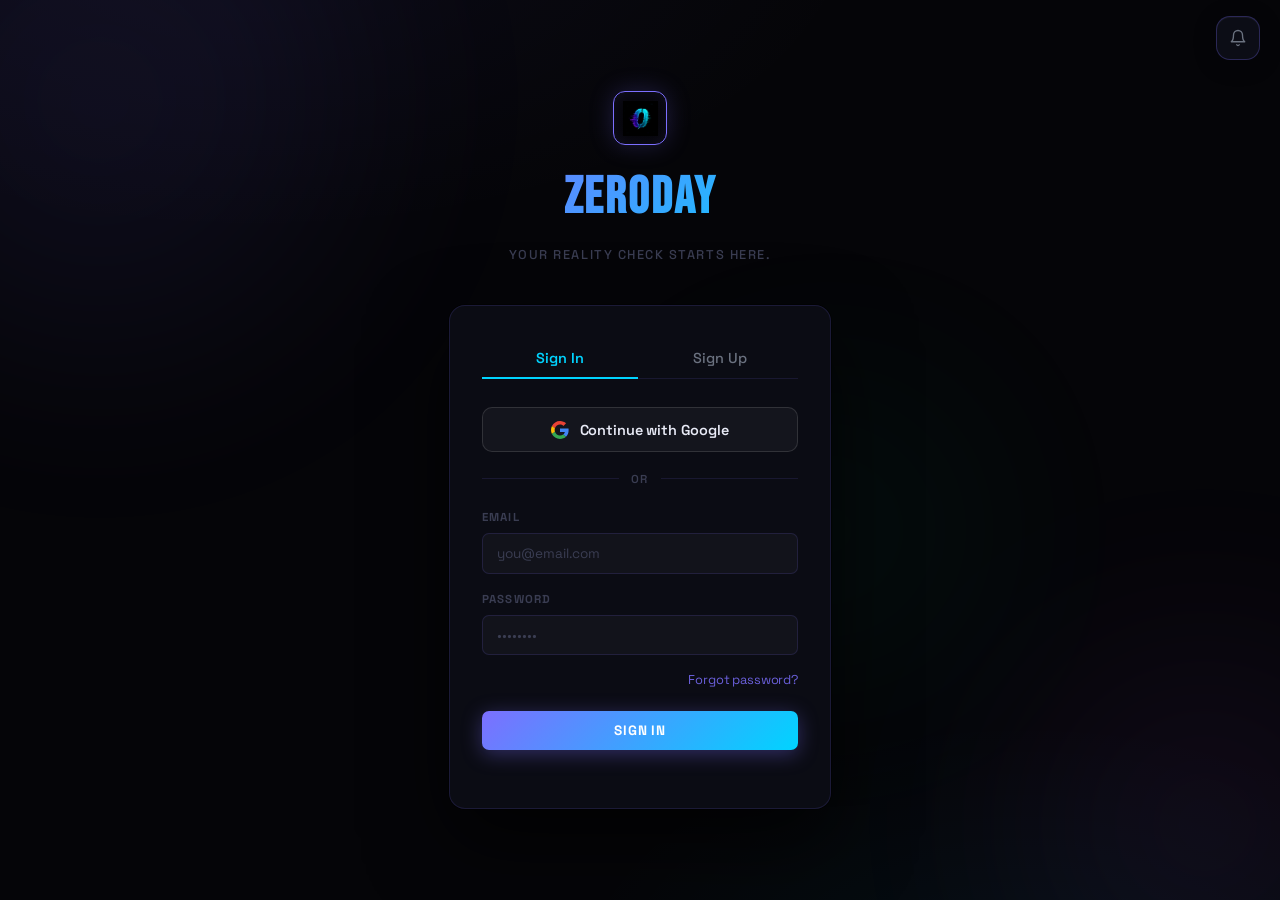
==== commit c02aeb0c: "Update index.html" ====
--- a/index.html
+++ b/index.html
@@ -31,7 +31,450 @@
     <link rel="stylesheet" href="css/my-posts.css" />
       <link rel="stylesheet" href="css/admin-form-redesign.css" />
     <link rel="stylesheet" href="css/solver.css" />
+    <link rel="stylesheet" href="css/bottom-nav-patch.css">
     <script src="https://cdn.jsdelivr.net/npm/@supabase/supabase-js@2"></script>
+  <style>
+/* ═══════════════════════════════════════════════════════
+   ANALYTICS DASHBOARD — scoped with .an- prefix
+   Uses the app's existing CSS variables from themes.css
+   ═══════════════════════════════════════════════════════ */
+
+/* ── Topbar ─────────────────────────────────────────── */
+.an-topbar {
+  position: sticky; top: 0;
+  padding: 1rem 1.75rem;
+  background: rgba(0,0,0,0.6);
+  backdrop-filter: blur(18px);
+  border-bottom: 1px solid var(--border);
+  z-index: 50;
+  display: flex; align-items: center; justify-content: space-between;
+  gap: 1rem;
+}
+.an-topbar-title {
+  font-family: 'Bebas Neue', sans-serif;
+  font-size: 1.55rem; letter-spacing: 0.12em;
+  color: var(--text); line-height: 1;
+}
+.an-topbar-sub {
+  font-family: 'DM Mono', monospace;
+  font-size: 0.62rem; color: var(--text2);
+  letter-spacing: 0.08em; margin-top: 3px;
+}
+.an-topbar-right { display: flex; align-items: center; gap: 0.75rem; }
+.an-topbar-chip {
+  display: flex; align-items: center; gap: 0.4rem;
+  padding: 0.4rem 0.85rem;
+  background: var(--surface, var(--bg2));
+  border: 1px solid var(--border);
+  border-radius: 99px;
+  font-family: 'DM Mono', monospace;
+  font-size: 0.62rem; color: var(--text2);
+  letter-spacing: 0.06em;
+}
+.an-live-dot {
+  width: 6px; height: 6px; border-radius: 50%;
+  background: var(--green, #00e5a0);
+  box-shadow: 0 0 6px var(--green, #00e5a0);
+  animation: an-pulse 2s ease-in-out infinite;
+}
+@keyframes an-pulse{0%,100%{opacity:1;transform:scale(1)}50%{opacity:.5;transform:scale(.8)}}
+
+/* ── Content wrapper ────────────────────────────────── */
+.an-content {
+  padding: 1.5rem 1.75rem 5rem;
+  display: flex; flex-direction: column; gap: 1.5rem;
+}
+
+/* ── Section label ──────────────────────────────────── */
+.an-section-label {
+  font-family: 'DM Mono', monospace;
+  font-size: 0.6rem; letter-spacing: 0.15em;
+  color: var(--text3); text-transform: uppercase;
+  margin-bottom: 0.75rem;
+  display: flex; align-items: center; gap: 0.5rem;
+}
+.an-section-label::after {
+  content: ''; flex: 1; height: 1px;
+  background: linear-gradient(90deg, var(--border), transparent);
+}
+
+/* ── Card base ──────────────────────────────────────── */
+.an-card {
+  background: var(--surface, var(--bg2));
+  border: 1px solid var(--border);
+  border-radius: var(--radius-lg, 16px);
+  overflow: hidden;
+  transition: border-color 0.2s;
+}
+.an-card:hover { border-color: var(--border2, rgba(255,255,255,0.1)); }
+.an-card-header {
+  padding: 1rem 1.3rem 0.85rem;
+  border-bottom: 1px solid var(--border);
+  display: flex; align-items: center; justify-content: space-between;
+  gap: 0.75rem; flex-wrap: wrap;
+}
+.an-card-title {
+  font-family: 'Bebas Neue', sans-serif;
+  font-size: 1rem; letter-spacing: 0.1em; color: var(--text);
+  display: flex; align-items: center; gap: 0.5rem;
+}
+.an-card-title svg { color: var(--accent); }
+.an-card-sub {
+  font-family: 'DM Mono', monospace;
+  font-size: 0.6rem; color: var(--text3);
+  letter-spacing: 0.06em; margin-top: 2px;
+}
+.an-card-body { padding: 1.1rem 1.3rem; }
+
+/* ── Quick access panel ─────────────────────────────── */
+.an-qa-panel {
+  display: grid;
+  grid-template-columns: repeat(6, 1fr);
+  gap: 0.75rem;
+}
+.an-qa-btn {
+  background: var(--surface, var(--bg2));
+  border: 1px solid var(--border);
+  border-radius: var(--radius-sm, 10px);
+  padding: 0.95rem 0.6rem;
+  text-align: center; cursor: pointer; text-decoration: none;
+  transition: all 0.2s;
+  display: flex; flex-direction: column;
+  align-items: center; gap: 0.45rem;
+  color: inherit;
+}
+.an-qa-btn:hover {
+  border-color: var(--accent);
+  background: var(--accent-glow, rgba(0,240,255,0.06));
+  transform: translateY(-2px);
+}
+.an-qa-icon {
+  width: 38px; height: 38px; border-radius: 10px;
+  background: var(--surface2, var(--bg3));
+  display: flex; align-items: center; justify-content: center;
+  color: var(--text2);
+  transition: all 0.2s;
+}
+.an-qa-btn:hover .an-qa-icon { background: var(--accent-glow, rgba(0,240,255,0.1)); color: var(--accent); }
+.an-qa-label {
+  font-family: 'DM Mono', monospace;
+  font-size: 0.56rem; letter-spacing: 0.07em;
+  text-transform: uppercase; color: var(--text3);
+  line-height: 1.4;
+}
+.an-qa-btn:hover .an-qa-label { color: var(--text2); }
+
+/* ── KPI strip ──────────────────────────────────────── */
+.an-kpi-strip {
+  display: grid;
+  grid-template-columns: repeat(4, 1fr);
+  gap: 1rem;
+}
+.an-kpi-card {
+  background: var(--surface, var(--bg2));
+  border: 1px solid var(--border);
+  border-radius: var(--radius-lg, 16px);
+  padding: 1.15rem 1.2rem;
+  position: relative; overflow: hidden;
+  transition: all 0.22s;
+}
+.an-kpi-card::before {
+  content: ''; position: absolute;
+  top: 0; left: 0; right: 0; height: 2px;
+  border-radius: 16px 16px 0 0;
+}
+.an-kpi-card::after {
+  content: ''; position: absolute;
+  right: -30px; top: -30px;
+  width: 100px; height: 100px;
+  border-radius: 50%; opacity: 0.06;
+}
+.an-c-cyan::before  { background: linear-gradient(90deg, var(--accent, #00f0ff), transparent); }
+.an-c-cyan::after   { background: var(--accent, #00f0ff); }
+.an-c-purple::before{ background: linear-gradient(90deg, var(--purple, #b06aff), transparent); }
+.an-c-purple::after { background: var(--purple, #b06aff); }
+.an-c-green::before { background: linear-gradient(90deg, var(--green, #00e5a0), transparent); }
+.an-c-green::after  { background: var(--green, #00e5a0); }
+.an-c-orange::before{ background: linear-gradient(90deg, var(--orange, #ff9340), transparent); }
+.an-c-orange::after { background: var(--orange, #ff9340); }
+.an-kpi-card:hover  { transform: translateY(-2px); border-color: var(--border2, rgba(255,255,255,0.1)); }
+.an-kpi-icon {
+  width: 32px; height: 32px; border-radius: 9px;
+  display: flex; align-items: center; justify-content: center;
+  margin-bottom: 0.8rem;
+}
+.an-c-cyan .an-kpi-icon   { background: var(--accent-glow, rgba(0,240,255,0.1)); color: var(--accent, #00f0ff); }
+.an-c-purple .an-kpi-icon { background: rgba(176,106,255,0.1); color: var(--purple, #b06aff); }
+.an-c-green .an-kpi-icon  { background: rgba(0,229,160,0.1);  color: var(--green, #00e5a0); }
+.an-c-orange .an-kpi-icon { background: rgba(255,147,64,0.1);  color: var(--orange, #ff9340); }
+.an-kpi-val {
+  font-family: 'Bebas Neue', sans-serif;
+  font-size: 2.3rem; line-height: 1; color: var(--text);
+  letter-spacing: 0.04em;
+}
+.an-kpi-label {
+  font-family: 'DM Mono', monospace;
+  font-size: 0.6rem; color: var(--text2);
+  letter-spacing: 0.08em; text-transform: uppercase;
+  margin-top: 4px;
+}
+.an-kpi-delta {
+  font-family: 'DM Mono', monospace;
+  font-size: 0.6rem; margin-top: 0.45rem;
+  color: var(--text3);
+  display: flex; align-items: center; gap: 0.3rem;
+}
+.an-delta-up   { color: var(--green, #00e5a0); }
+.an-delta-down { color: var(--red, #ff4d6a); }
+
+/* ── Accuracy gauges ────────────────────────────────── */
+.an-gauge-row {
+  display: grid;
+  grid-template-columns: repeat(3, 1fr);
+  gap: 1rem;
+}
+.an-gauge-card {
+  background: var(--surface, var(--bg2));
+  border: 1px solid var(--border);
+  border-radius: var(--radius-lg, 16px);
+  padding: 1.4rem 1.2rem;
+  display: flex; flex-direction: column; align-items: center;
+  transition: all 0.2s;
+}
+.an-gauge-card:hover { border-color: var(--border2, rgba(255,255,255,0.1)); }
+.an-gauge-wrap {
+  position: relative; width: 100px; height: 100px;
+}
+.an-gauge-wrap svg { width: 100%; height: 100%; }
+.an-gauge-center {
+  position: absolute; inset: 0;
+  display: flex; flex-direction: column;
+  align-items: center; justify-content: center;
+}
+.an-gauge-pct {
+  font-family: 'Bebas Neue', sans-serif;
+  font-size: 1.55rem; line-height: 1; letter-spacing: 0.03em;
+}
+.an-gauge-subject {
+  font-family: 'DM Mono', monospace;
+  font-size: 0.6rem; letter-spacing: 0.1em;
+  color: var(--text3); text-transform: uppercase;
+  margin-top: 0.7rem;
+}
+.an-gauge-trend {
+  font-family: 'DM Mono', monospace;
+  font-size: 0.6rem; margin-top: 0.3rem;
+  color: var(--text3);
+}
+.an-gauge-trend.up   { color: var(--green, #00e5a0); }
+.an-gauge-trend.down { color: var(--red, #ff4d6a); }
+
+/* ── Two-column grid ────────────────────────────────── */
+.an-two-col { display: grid; grid-template-columns: 1fr 1fr; gap: 1.25rem; }
+
+/* ── Weekly bars labels ─────────────────────────────── */
+.weekly-labels span {
+  font-family: 'DM Mono', monospace;
+  font-size: 0.6rem; color: var(--text3);
+  letter-spacing: 0.05em;
+}
+
+/* ── Streak tracker ─────────────────────────────────── */
+.an-streak-row {
+  display: flex; align-items: center; gap: 0.4rem;
+  padding: 1rem 1.3rem 0.5rem;
+  flex-wrap: nowrap; justify-content: space-between;
+}
+.an-streak-day {
+  display: flex; flex-direction: column;
+  align-items: center; gap: 0.3rem; flex: 1;
+}
+.an-streak-day-name {
+  font-family: 'DM Mono', monospace;
+  font-size: 0.55rem; letter-spacing: 0.06em;
+  color: var(--text3); text-transform: uppercase;
+}
+.an-streak-pip {
+  width: 28px; height: 28px; border-radius: 7px;
+  display: flex; align-items: center; justify-content: center;
+  font-size: 0.7rem;
+}
+.an-streak-pip.done   { background: rgba(0,229,160,0.12); border: 1px solid var(--green, #00e5a0); }
+.an-streak-pip.missed { background: rgba(255,77,106,0.08); border: 1px solid rgba(255,77,106,0.2); }
+.an-streak-pip.today  { background: var(--accent-glow, rgba(0,240,255,0.12)); border: 1px solid var(--accent); box-shadow: 0 0 10px var(--accent-glow, rgba(0,240,255,0.2)); }
+.an-streak-pip.future { background: var(--surface2, var(--bg3)); border: 1px solid var(--border); }
+.an-streak-count-wrap {
+  padding: 0.85rem 1.3rem;
+  border-top: 1px solid var(--border);
+  background: var(--surface2, var(--bg3));
+  display: flex; align-items: center; justify-content: space-between;
+}
+.an-streak-num {
+  font-family: 'Bebas Neue', sans-serif;
+  font-size: 1.9rem; color: var(--accent);
+  letter-spacing: 0.04em;
+  display: flex; align-items: baseline; gap: 0.35rem;
+}
+.an-streak-unit {
+  font-family: 'DM Mono', monospace;
+  font-size: 0.6rem; color: var(--text3);
+  letter-spacing: 0.06em; text-transform: uppercase;
+}
+.an-streak-msg {
+  font-family: 'DM Mono', monospace;
+  font-size: 0.58rem; color: var(--text3);
+  margin-top: 2px;
+}
+.an-streak-best {
+  font-family: 'DM Mono', monospace;
+  font-size: 0.6rem; color: var(--text3);
+  letter-spacing: 0.06em; text-align: right;
+}
+.an-streak-best strong {
+  color: var(--yellow, #ffd060);
+  display: block;
+  font-family: 'Bebas Neue', sans-serif;
+  font-size: 1.1rem;
+}
+
+/* ── Chapter lists ──────────────────────────────────── */
+.an-chapter-list { display: flex; flex-direction: column; gap: 0.55rem; }
+.an-chapter-row {
+  display: flex; align-items: center; gap: 0.7rem;
+  padding: 0.65rem 0.85rem;
+  background: var(--surface2, var(--bg3));
+  border-radius: 9px;
+  border: 1px solid var(--border);
+  transition: all 0.15s;
+}
+.an-chapter-row:hover { border-color: var(--border2, rgba(255,255,255,0.1)); }
+.an-chapter-rank {
+  font-family: 'Bebas Neue', sans-serif;
+  font-size: 1rem; color: var(--text3);
+  width: 18px; text-align: center; flex-shrink: 0;
+}
+.an-chapter-rank.top  { color: var(--accent); }
+.an-chapter-rank.weak { color: var(--red, #ff4d6a); }
+.an-chapter-name {
+  flex: 1; font-size: 0.78rem; font-weight: 600; color: var(--text);
+  white-space: nowrap; overflow: hidden; text-overflow: ellipsis;
+}
+.an-chapter-sub {
+  font-family: 'DM Mono', monospace;
+  font-size: 0.58rem; color: var(--text3); letter-spacing: 0.03em;
+  margin-top: 1px;
+}
+.an-chapter-bar-wrap {
+  width: 70px; height: 4px;
+  background: var(--border);
+  border-radius: 99px; overflow: hidden; flex-shrink: 0;
+}
+.an-chapter-bar { height: 100%; border-radius: 99px; }
+.an-chapter-score {
+  font-family: 'Bebas Neue', sans-serif;
+  font-size: 0.88rem; min-width: 34px; text-align: right;
+}
+.an-badge-pill {
+  font-family: 'DM Mono', monospace;
+  font-size: 0.5rem; font-weight: 700;
+  letter-spacing: 0.07em; text-transform: uppercase;
+  padding: 2px 7px; border-radius: 99px; flex-shrink: 0;
+}
+.an-badge-top  { background: rgba(0,240,255,0.12); color: var(--accent); }
+.an-badge-good { background: rgba(0,229,160,0.12); color: var(--green, #00e5a0); }
+.an-badge-med  { background: rgba(255,147,64,0.12); color: var(--orange, #ff9340); }
+.an-badge-crit { background: rgba(255,77,106,0.12); color: var(--red, #ff4d6a); }
+.an-empty-state {
+  font-family: 'DM Mono', monospace;
+  font-size: 0.72rem; color: var(--text3);
+  text-align: center; padding: 1.5rem 0;
+}
+
+/* ── Prediction / Aura card ─────────────────────────── */
+.an-prediction-card {
+  background: linear-gradient(135deg, var(--accent-glow, rgba(0,240,255,0.07)), rgba(176,106,255,0.07));
+  border: 1px solid var(--accent-muted, rgba(0,240,255,0.18));
+  border-radius: var(--radius-lg, 16px);
+  padding: 1.5rem;
+  position: relative; overflow: hidden;
+}
+.an-prediction-card::before {
+  content: ''; position: absolute;
+  right: -40px; top: -40px;
+  width: 160px; height: 160px; border-radius: 50%;
+  background: radial-gradient(circle, var(--accent-glow, rgba(0,240,255,0.08)), transparent 70%);
+}
+.an-pred-label {
+  font-family: 'DM Mono', monospace;
+  font-size: 0.6rem; color: var(--text3);
+  letter-spacing: 0.1em; text-transform: uppercase;
+  margin-bottom: 0.5rem;
+}
+.an-pred-score {
+  font-family: 'Bebas Neue', sans-serif;
+  font-size: 3.2rem; letter-spacing: 0.05em;
+  background: linear-gradient(135deg, var(--accent, #00f0ff), var(--purple, #b06aff));
+  -webkit-background-clip: text; -webkit-text-fill-color: transparent;
+  background-clip: text; line-height: 1;
+}
+.an-pred-sub {
+  font-family: 'DM Mono', monospace;
+  font-size: 0.6rem; color: var(--text3);
+  letter-spacing: 0.08em; text-transform: uppercase;
+  margin-top: 4px;
+}
+.an-pred-breakdown { display: flex; flex-direction: column; gap: 0.5rem; margin-top: 1.1rem; }
+.an-pb-row { display: flex; align-items: center; gap: 0.65rem; }
+.an-pb-subject {
+  font-family: 'DM Mono', monospace;
+  font-size: 0.6rem; color: var(--text2);
+  letter-spacing: 0.06em; width: 46px; flex-shrink: 0;
+}
+.an-pb-bar-wrap { flex: 1; height: 5px; background: var(--surface2, var(--bg3)); border-radius: 99px; overflow: hidden; }
+.an-pb-bar { height: 100%; border-radius: 99px; transition: width 1s ease; }
+.an-pb-score {
+  font-family: 'Bebas Neue', sans-serif;
+  font-size: 0.85rem; width: 34px; text-align: right;
+}
+
+/* ── Utility btn ────────────────────────────────────── */
+.an-btn-primary {
+  display: inline-flex; align-items: center; gap: 0.4rem;
+  padding: 0.4rem 0.85rem;
+  background: var(--accent, #00f0ff);
+  border: 1px solid var(--accent, #00f0ff);
+  border-radius: 8px; color: #000;
+  font-family: 'DM Mono', monospace;
+  font-size: 0.6rem; font-weight: 700;
+  letter-spacing: 0.06em; text-transform: uppercase;
+  cursor: pointer; transition: all 0.18s;
+}
+.an-btn-primary:hover { background: rgba(0,240,255,0.85); box-shadow: 0 4px 16px var(--accent-glow, rgba(0,240,255,0.25)); }
+
+/* ── Animations ─────────────────────────────────────── */
+@keyframes an-fadeUp { from{opacity:0;transform:translateY(14px)} to{opacity:1;transform:translateY(0)} }
+.an-anim   { animation: an-fadeUp 0.45s ease both; }
+.an-anim-1 { animation-delay: 0.05s; }
+.an-anim-2 { animation-delay: 0.1s;  }
+.an-anim-3 { animation-delay: 0.15s; }
+.an-anim-4 { animation-delay: 0.2s;  }
+.an-anim-5 { animation-delay: 0.25s; }
+
+/* ── Responsive ─────────────────────────────────────── */
+@media (max-width: 900px) {
+  .an-kpi-strip    { grid-template-columns: 1fr 1fr; }
+  .an-gauge-row    { grid-template-columns: 1fr 1fr; }
+  .an-two-col      { grid-template-columns: 1fr; }
+  .an-qa-panel     { grid-template-columns: repeat(3, 1fr); }
+  .an-content      { padding: 1rem 1rem 6rem; }
+  .an-topbar       { padding: 0.85rem 1rem; }
+}
+@media (max-width: 500px) {
+  .an-kpi-strip    { grid-template-columns: 1fr 1fr; }
+  .an-qa-panel     { grid-template-columns: repeat(2, 1fr); }
+  .an-gauge-row    { grid-template-columns: 1fr; }
+}
+</style>
   </head>
   <body data-theme="dark" oncontextmenu="return false;">
     <!-- SVG SPRITE -->
@@ -997,14 +1440,7 @@
               >Dashboard
             </a>
           </li>
-          <li>
-            <a href="#" class="nav-link" data-page="timer">
-              <svg class="nav-svg" width="17" height="17">
-                <use href="#ic-timer" /></svg
-              >Timer
-            </a>
-          </li>
-          <li>
+         <li>
             <a href="#" class="nav-link" data-page="community">
               <svg class="nav-svg" width="17" height="17">
                 <use href="#ic-users" /></svg
@@ -1070,238 +1506,277 @@
 
       <!-- Main Content -->
       <main class="main-content">
-        <!-- ZEROday: Timer ring gradient -->
-        <svg width="0" height="0" style="position: absolute">
-          <defs>
-            <linearGradient
-              id="timerGradient"
-              x1="0%"
-              y1="0%"
-              x2="100%"
-              y2="100%"
-            >
-              <stop offset="0%" stop-color="#7c6fff" />
-              <stop offset="100%" stop-color="#00d4ff" />
-            </linearGradient>
-          </defs>
-        </svg>
-        <!-- DASHBOARD -->
+        <!-- DASHBOARD / ANALYTICS -->
         <div class="page active" id="page-dashboard">
-          <div class="page-header">
-            <h2>Command Center</h2>
-            <p id="dashboard-greeting">Your reality check starts here</p>
-          </div>
-          <div class="stats-grid">
-            <div class="stat-card accent-blue">
-              <div class="stat-icon">
-                <svg width="20" height="20" style="color: var(--blue)">
-                  <use href="#ic-clock" />
-                </svg>
+
+          <!-- ── TOPBAR ── -->
+          <div class="an-topbar">
+            <div class="an-topbar-left">
+              <div class="an-topbar-title">Performance Analytics</div>
+              <div class="an-topbar-sub" id="dashboard-greeting">Your reality check starts here</div>
+            </div>
+            <div class="an-topbar-right">
+              <div class="an-topbar-chip">
+                <div class="an-live-dot"></div>
+                Live tracking
               </div>
-              <div class="stat-value" id="today-time">0m</div>
-              <div class="stat-label">Today's Study</div>
-            </div>
-            <div class="stat-card accent-purple">
-              <div class="stat-icon">
-                <svg width="20" height="20" style="color: var(--purple)">
-                  <use href="#ic-flame" />
-                </svg>
+            </div>
+          </div>
+
+          <div class="an-content">
+
+            <!-- ── QUICK ACCESS ── -->
+            <div class="an-anim an-anim-1">
+              <div class="an-section-label">Quick Access</div>
+              <div class="an-qa-panel">
+                <button class="an-qa-btn" onclick="goToPage('community')">
+                  <div class="an-qa-icon"><svg width="18" height="18"><use href="#ic-send"/></svg></div>
+                  <div class="an-qa-label">Declare<br>Target</div>
+                </button>
+                <a class="an-qa-btn" href="solver.html">
+                  <div class="an-qa-icon"><svg width="18" height="18"><use href="#ic-layers"/></svg></div>
+                  <div class="an-qa-label">JEE<br>Solver</div>
+                </a>
+                <button class="an-qa-btn" onclick="goToPage('whitenoise')">
+                  <div class="an-qa-icon"><svg width="18" height="18"><use href="#ic-music"/></svg></div>
+                  <div class="an-qa-label">Focus<br>Mode</div>
+                </button>
+                <button class="an-qa-btn" onclick="goToPage('community')">
+                  <div class="an-qa-icon"><svg width="18" height="18"><use href="#ic-users"/></svg></div>
+                  <div class="an-qa-label">Community<br>Feed</div>
+                </button>
+                <button class="an-qa-btn" onclick="goToPage('notifications')">
+                  <div class="an-qa-icon"><svg width="18" height="18"><use href="#ic-bell"/></svg></div>
+                  <div class="an-qa-label">Alerts</div>
+                </button>
+                <button class="an-qa-btn" onclick="goToPage('settings')">
+                  <div class="an-qa-icon"><svg width="18" height="18"><use href="#ic-settings"/></svg></div>
+                  <div class="an-qa-label">Settings</div>
+                </button>
               </div>
-              <div class="stat-value" id="streak-count">0</div>
-              <div class="stat-label">Day Streak</div>
-            </div>
-            <div class="stat-card accent-green">
-              <div class="stat-icon">
-                <svg width="20" height="20" style="color: var(--green)">
-                  <use href="#ic-calendar" />
-                </svg>
+            </div>
+
+            <!-- ── KPI STRIP ── -->
+            <div class="an-anim an-anim-2">
+              <div class="an-section-label">Overview</div>
+              <div class="an-kpi-strip">
+                <div class="an-kpi-card an-c-cyan">
+                  <div class="an-kpi-icon"><svg width="16" height="16"><use href="#ic-flame"/></svg></div>
+                  <div class="an-kpi-val" id="streak-count">—</div>
+                  <div class="an-kpi-label">Day Streak</div>
+                  <div class="an-kpi-delta an-delta-up" id="streak-best-label">Best: —</div>
+                </div>
+                <div class="an-kpi-card an-c-purple">
+                  <div class="an-kpi-icon"><svg width="16" height="16"><use href="#ic-star"/></svg></div>
+                  <div class="an-kpi-val" id="aura-score">—</div>
+                  <div class="an-kpi-label">Aura Score</div>
+                  <div class="an-kpi-delta an-delta-up" id="aura-level"></div>
+                </div>
+                <div class="an-kpi-card an-c-green">
+                  <div class="an-kpi-icon"><svg width="16" height="16"><use href="#ic-clock"/></svg></div>
+                  <div class="an-kpi-val" id="week-time">—</div>
+                  <div class="an-kpi-label">This Week</div>
+                  <div class="an-kpi-delta" id="today-time-label">Today: —</div>
+                </div>
+                <div class="an-kpi-card an-c-orange">
+                  <div class="an-kpi-icon"><svg width="16" height="16"><use href="#ic-layers"/></svg></div>
+                  <div class="an-kpi-val" id="total-sessions">—</div>
+                  <div class="an-kpi-label">Total Sessions</div>
+                  <div class="an-kpi-delta" id="today-sessions-label">Today: —</div>
+                </div>
               </div>
-              <div class="stat-value" id="week-time">0h</div>
-              <div class="stat-label">This Week</div>
-            </div>
-            <div class="stat-card accent-orange">
-              <div class="stat-icon">
-                <svg width="20" height="20" style="color: var(--orange)">
-                  <use href="#ic-layers" />
-                </svg>
+            </div>
+
+            <!-- ── SUBJECT ACCURACY GAUGES ── -->
+            <div class="an-anim an-anim-3">
+              <div class="an-section-label">Subject Accuracy</div>
+              <div class="an-gauge-row">
+                <div class="an-gauge-card">
+                  <div class="an-gauge-wrap">
+                    <svg viewBox="0 0 100 100"><circle cx="50" cy="50" r="42" fill="none" stroke="var(--surface2,#1a1a2e)" stroke-width="8"/><circle cx="50" cy="50" r="42" fill="none" stroke="var(--accent,#00f0ff)" stroke-width="8" stroke-dasharray="263.9" id="gauge-physics-arc" stroke-dashoffset="263.9" stroke-linecap="round" style="transform:rotate(-90deg);transform-origin:50% 50%;transition:stroke-dashoffset 1s ease"/></svg>
+                    <div class="an-gauge-center"><div class="an-gauge-pct" id="gauge-physics-pct" style="color:var(--accent)">—</div></div>
+                  </div>
+                  <div class="an-gauge-subject">Physics</div>
+                  <div class="an-gauge-trend" id="gauge-physics-trend">—</div>
+                </div>
+                <div class="an-gauge-card">
+                  <div class="an-gauge-wrap">
+                    <svg viewBox="0 0 100 100"><circle cx="50" cy="50" r="42" fill="none" stroke="var(--surface2,#1a1a2e)" stroke-width="8"/><circle cx="50" cy="50" r="42" fill="none" stroke="var(--purple,#b06aff)" stroke-width="8" stroke-dasharray="263.9" id="gauge-chemistry-arc" stroke-dashoffset="263.9" stroke-linecap="round" style="transform:rotate(-90deg);transform-origin:50% 50%;transition:stroke-dashoffset 1s ease"/></svg>
+                    <div class="an-gauge-center"><div class="an-gauge-pct" id="gauge-chemistry-pct" style="color:var(--purple,#b06aff)">—</div></div>
+                  </div>
+                  <div class="an-gauge-subject">Chemistry</div>
+                  <div class="an-gauge-trend" id="gauge-chemistry-trend">—</div>
+                </div>
+                <div class="an-gauge-card">
+                  <div class="an-gauge-wrap">
+                    <svg viewBox="0 0 100 100"><circle cx="50" cy="50" r="42" fill="none" stroke="var(--surface2,#1a1a2e)" stroke-width="8"/><circle cx="50" cy="50" r="42" fill="none" stroke="var(--green,#00e5a0)" stroke-width="8" stroke-dasharray="263.9" id="gauge-mathematics-arc" stroke-dashoffset="263.9" stroke-linecap="round" style="transform:rotate(-90deg);transform-origin:50% 50%;transition:stroke-dashoffset 1s ease"/></svg>
+                    <div class="an-gauge-center"><div class="an-gauge-pct" id="gauge-mathematics-pct" style="color:var(--green,#00e5a0)">—</div></div>
+                  </div>
+                  <div class="an-gauge-subject">Mathematics</div>
+                  <div class="an-gauge-trend" id="gauge-mathematics-trend">—</div>
+                </div>
               </div>
-              <div class="stat-value" id="total-sessions">0</div>
-              <div class="stat-label">Total Sessions</div>
-            </div>
-          </div>
-          <div class="dashboard-bottom">
-            <div class="weekly-chart-card">
-              <h3>Weekly Progress</h3>
-              <div class="weekly-bars" id="weekly-bars"></div>
-              <div class="weekly-labels">
-                <span>Mon</span><span>Tue</span><span>Wed</span><span>Thu</span
-                ><span>Fri</span><span>Sat</span><span>Sun</span>
+            </div>
+
+            <!-- ── WEEKLY ACTIVITY + STREAK ── -->
+            <div class="an-anim an-anim-3">
+              <div class="an-two-col">
+
+                <!-- Weekly bar chart -->
+                <div class="an-card">
+                  <div class="an-card-header">
+                    <div>
+                      <div class="an-card-title"><svg width="15" height="15"><use href="#ic-calendar"/></svg> Weekly Progress</div>
+                      <div class="an-card-sub">Study time per day this week</div>
+                    </div>
+                  </div>
+                  <div class="an-card-body">
+                    <div class="weekly-bars" id="weekly-bars" style="display:flex;align-items:flex-end;gap:6px;height:90px;"></div>
+                    <div class="weekly-labels" style="display:flex;justify-content:space-between;margin-top:6px;">
+                      <span>Mon</span><span>Tue</span><span>Wed</span><span>Thu</span><span>Fri</span><span>Sat</span><span>Sun</span>
+                    </div>
+                  </div>
+                </div>
+
+                <!-- Streak tracker -->
+                <div class="an-card">
+                  <div class="an-card-header">
+                    <div>
+                      <div class="an-card-title"><svg width="15" height="15"><use href="#ic-flame"/></svg> Study Streak</div>
+                      <div class="an-card-sub">Last 7 days</div>
+                    </div>
+                  </div>
+                  <div class="an-streak-row" id="streak-pips"></div>
+                  <div class="an-streak-count-wrap">
+                    <div>
+                      <div class="an-streak-num"><span id="streak-count-big">—</span> <span class="an-streak-unit">day streak</span></div>
+                      <div class="an-streak-msg" id="streak-msg">Keep going!</div>
+                    </div>
+                    <div class="an-streak-best">
+                      <div>Personal Best</div>
+                      <strong id="streak-best-big">—</strong>
+                    </div>
+                  </div>
+                </div>
               </div>
             </div>
-            <!-- Aura Score Card -->
-            <div class="stat-card aura-card" id="aura-card">
-              <div class="aura-card-inner">
-                <div class="aura-glow-ring"></div>
-                <div class="stat-icon aura-icon">✨</div>
-                <div class="stat-content">
-                  <div class="stat-label">Aura Score</div>
-                  <div class="stat-value" id="aura-score">—</div>
-                  <div class="aura-level" id="aura-level"></div>
-                  <div class="aura-percentile" id="aura-percentile"></div>
+
+            <!-- ── TOP & WEAK CHAPTERS ── -->
+            <div class="an-anim an-anim-4">
+              <div class="an-two-col">
+
+                <!-- Top Chapters -->
+                <div class="an-card">
+                  <div class="an-card-header">
+                    <div>
+                      <div class="an-card-title"><svg width="15" height="15" style="color:var(--green)"><use href="#ic-award"/></svg> Top Chapters</div>
+                      <div class="an-card-sub">Highest accuracy chapters</div>
+                    </div>
+                  </div>
+                  <div class="an-card-body">
+                    <div class="an-chapter-list" id="top-chapters-list">
+                      <div class="an-empty-state">Loading…</div>
+                    </div>
+                  </div>
+                </div>
+
+                <!-- Weak Chapters -->
+                <div class="an-card">
+                  <div class="an-card-header">
+                    <div>
+                      <div class="an-card-title"><svg width="15" height="15" style="color:var(--red,#ff4d6a)"><use href="#ic-zap"/></svg> Weak Chapters</div>
+                      <div class="an-card-sub">Chapters needing attention</div>
+                    </div>
+                    <button class="an-btn-primary" onclick="goToPage('solver')">Drill Now</button>
+                  </div>
+                  <div class="an-card-body">
+                    <div class="an-chapter-list" id="weak-chapters-list">
+                      <div class="an-empty-state">Loading…</div>
+                    </div>
+                  </div>
                 </div>
               </div>
             </div>
-            <div class="quick-actions-card">
-              <h3>Quick Actions</h3>
-              <button class="qa-btn" onclick="goToPage('timer')">
-                <svg width="14" height="14"><use href="#ic-play" /></svg> Lock
-                In
-              </button>
-              <button class="qa-btn" onclick="goToPage('community')">
-                <svg width="14" height="14"><use href="#ic-send" /></svg>
-                Declare Target
-              </button>
-              <button class="qa-btn" onclick="goToPage('whitenoise')">
-                <svg width="14" height="14"><use href="#ic-music" /></svg> Focus
-                Mode
-              </button>
-            </div>
-          </div>
-          <div class="leaderboard-section">
-            <!-- ── TOP 10 LEADERBOARD ── -->
-            <div class="lb-card">
-              <div class="lb-card-header">
-                <div class="lb-card-title">
-                  <svg width="16" height="16"><use href="#ic-award" /></svg>
-                  Leaderboard
-                  <div class="lb-live-dot" title="Realtime"></div>
-                  <span class="lb-live-label">Live</span>
-                </div>
-
-                <div
-                  style="
-                    display: flex;
-                    align-items: center;
-                    gap: 0.6rem;
-                    flex-wrap: wrap;
-                  "
-                >
-                  <!-- Your rank -->
-                  <div class="lb-my-rank-wrap">
-                    Your rank: <span id="lb-my-rank">—</span>
-                  </div>
-
-                  <!-- Daily / Weekly tabs -->
-                  <div class="lb-tabs">
-                    <button id="lb-tab-daily" class="lb-tab-btn">Daily</button>
-                    <button id="lb-tab-weekly" class="lb-tab-btn lb-tab-active">
-                      Weekly
-                    </button>
-                  </div>
+
+            <!-- ── AURA + LEADERBOARD ── -->
+            <div class="an-anim an-anim-4">
+              <div class="an-two-col">
+
+                <!-- Aura / Prediction card -->
+                <div class="an-prediction-card" id="aura-card">
+                  <div class="an-pred-label">Aura Score</div>
+                  <div class="an-pred-score" id="aura-score-big">—</div>
+                  <div class="an-pred-sub" id="aura-percentile">Calculating…</div>
+                  <div class="an-pred-breakdown">
+                    <div class="an-pb-row">
+                      <div class="an-pb-subject">PHY</div>
+                      <div class="an-pb-bar-wrap"><div class="an-pb-bar" id="pb-bar-physics" style="width:0%;background:var(--accent)"></div></div>
+                      <div class="an-pb-score" id="pb-pct-physics" style="color:var(--accent)">—</div>
+                    </div>
+                    <div class="an-pb-row">
+                      <div class="an-pb-subject">CHEM</div>
+                      <div class="an-pb-bar-wrap"><div class="an-pb-bar" id="pb-bar-chemistry" style="width:0%;background:var(--purple,#b06aff)"></div></div>
+                      <div class="an-pb-score" id="pb-pct-chemistry" style="color:var(--purple,#b06aff)">—</div>
+                    </div>
+                    <div class="an-pb-row">
+                      <div class="an-pb-subject">MATH</div>
+                      <div class="an-pb-bar-wrap"><div class="an-pb-bar" id="pb-bar-mathematics" style="width:0%;background:var(--green,#00e5a0)"></div></div>
+                      <div class="an-pb-score" id="pb-pct-mathematics" style="color:var(--green,#00e5a0)">—</div>
+                    </div>
+                  </div>
+                </div>
+
+                <!-- Leaderboard -->
+                <div class="an-card">
+                  <div class="an-card-header">
+                    <div class="an-card-title">
+                      <svg width="15" height="15"><use href="#ic-award"/></svg>
+                      Leaderboard
+                      <div class="lb-live-dot" title="Realtime"></div>
+                      <span class="lb-live-label">Live</span>
+                    </div>
+                    <div style="display:flex;align-items:center;gap:0.6rem;flex-wrap:wrap;">
+                      <div class="lb-my-rank-wrap">Your rank: <span id="lb-my-rank">—</span></div>
+                      <div class="lb-tabs">
+                        <button id="lb-tab-daily" class="lb-tab-btn">Daily</button>
+                        <button id="lb-tab-weekly" class="lb-tab-btn lb-tab-active">Weekly</button>
+                      </div>
+                    </div>
+                  </div>
+                  <div id="leaderboard-list"></div>
                 </div>
               </div>
-
-              <div id="leaderboard-list">
-                <!-- Rows injected by leaderboard.js -->
+            </div>
+
+            <!-- ── PERSONAL MONTHLY STATS ── -->
+            <div class="an-anim an-anim-5">
+              <div class="an-card">
+                <div class="an-card-header">
+                  <div class="an-card-title">
+                    <svg width="15" height="15"><use href="#ic-calendar"/></svg>
+                    My Study Stats
+                  </div>
+                  <div class="ps-month-nav">
+                    <button class="ps-nav-btn" id="ps-prev-month" title="Previous month">&#8249;</button>
+                    <span id="ps-month-label">—</span>
+                    <button class="ps-nav-btn" id="ps-next-month" title="Next month" disabled>&#8250;</button>
+                  </div>
+                </div>
+                <div class="ps-summary">
+                  <div class="ps-summary-item">
+                    <span class="ps-summary-label">Month Total</span>
+                    <span class="ps-summary-val accent" id="ps-total-hours">—</span>
+                  </div>
+                  <div class="ps-summary-item">
+                    <span class="ps-summary-label">This Week</span>
+                    <span class="ps-summary-val" id="ps-this-week-hours">—</span>
+                  </div>
+                </div>
+                <div id="ps-week-grid"></div>
               </div>
             </div>
 
-            <!-- ── PERSONAL MONTHLY STATS ── -->
-            <div class="ps-card">
-              <div class="ps-card-header">
-                <div class="ps-card-title">
-                  <svg width="16" height="16"><use href="#ic-calendar" /></svg>
-                  My Study Stats
-                </div>
-
-                <!-- Month navigator -->
-                <div class="ps-month-nav">
-                  <button
-                    class="ps-nav-btn"
-                    id="ps-prev-month"
-                    title="Previous month"
-                  >
-                    &#8249;
-                  </button>
-                  <span id="ps-month-label">—</span>
-                  <button
-                    class="ps-nav-btn"
-                    id="ps-next-month"
-                    title="Next month"
-                    disabled
-                  >
-                    &#8250;
-                  </button>
-                </div>
-              </div>
-
-              <!-- Summary: total month + this week -->
-              <div class="ps-summary">
-                <div class="ps-summary-item">
-                  <span class="ps-summary-label">Month Total</span>
-                  <span class="ps-summary-val accent" id="ps-total-hours"
-                    >—</span
-                  >
-                </div>
-                <div class="ps-summary-item">
-                  <span class="ps-summary-label">This Week</span>
-                  <span class="ps-summary-val" id="ps-this-week-hours">—</span>
-                </div>
-              </div>
-
-              <!-- Per-week breakdown -->
-              <div id="ps-week-grid">
-                <!-- Week rows injected by leaderboard.js -->
-              </div>
-            </div>
-          </div>
-        </div>
-
-        <!-- TIMER -->
-        <div class="page" id="page-timer">
-          <div class="page-header">
-            <h2>Focus Timer</h2>
-            <p>Every second counts. Don't waste it.</p>
-          </div>
-          <div class="timer-container">
-            <div class="timer-ring">
-              <svg class="timer-svg" viewBox="0 0 200 200">
-                <circle class="ring-bg" cx="100" cy="100" r="88" />
-                <circle
-                  class="ring-progress"
-                  id="ring-progress"
-                  cx="100"
-                  cy="100"
-                  r="88"
-                />
-              </svg>
-              <div class="timer-display">
-                <div class="timer-time" id="timer-display">00:00:00</div>
-                <div class="timer-status" id="timer-status">Ready</div>
-              </div>
-            </div>
-            <div class="timer-controls">
-              <button
-                class="timer-btn start"
-                id="timer-start-btn"
-                onclick="startTimer()"
-              >
-                <svg width="15" height="15"><use href="#ic-play" /></svg> Start
-              </button>
-              <button
-                class="timer-btn stop"
-                id="timer-stop-btn"
-                onclick="stopTimer()"
-                style="display: none"
-              >
-                <svg width="15" height="15"><use href="#ic-stop" /></svg> Stop
-              </button>
-            </div>
-            <div class="session-history">
-              <h3>Today's Sessions</h3>
-              <div id="sessions-list" class="sessions-list"></div>
-            </div>
-          </div>
+          </div><!-- /an-content -->
         </div>
 
         <!-- COMMUNITY -->
@@ -2235,31 +2710,6 @@
             .bk-delete-btn:hover { background: rgba(231,76,60,0.15); }
           </style>
 
-    <!-- Resume session -->
-    <div id="resume-modal" class="modal-overlay" style="display: none">
-      <div class="modal">
-        <div class="modal-icon">
-          <svg width="38" height="38" style="color: var(--accent)">
-            <use href="#ic-timer" />
-          </svg>
-        </div>
-        <h3>Unfinished Session</h3>
-        <p>
-          You had a study session that wasn't stopped. Did you continue
-          studying?
-        </p>
-        <div id="resume-info" class="resume-info"></div>
-        <div class="modal-actions">
-          <button class="btn-secondary" onclick="discardSession()">
-            No, Discard
-          </button>
-          <button class="btn-primary" onclick="resumeSession()">
-            Yes, Save It
-          </button>
-        </div>
-      </div>
-    </div>
-
     <!-- Comments Modal (Reddit-style) -->
     <div
       id="comment-modal"
@@ -2545,7 +2995,6 @@
 
 <script src="js/config.js"></script>
 <script src="js/auth.js"></script>
-<script src="js/timer.js"></script>
 <script src="js/cloudinary.js"></script>
 <script src="js/cloudinary-community.js"></script>
 <script src="js/community.js"></script>
@@ -2557,6 +3006,9 @@
 <script src="js/leaderboard.js"></script>
 <script src="js/cloudinary-profile.js"></script>
 <script src="js/my-posts.js"></script>
+<script src="js/zeroday-solver-nav.js"></script>
+<script src="js/zeroday-notif-patch.js"></script>
+<script src="js/bottom-nav-patch.js"></script>
 
     <!-- ══ Admin question form — option rows + dual image mode ══ -->
     <script>
--- a/css/bottom-nav-patch.css
+++ b/css/bottom-nav-patch.css
@@ -0,0 +1,212 @@
+/* ═══════════════════════════════════════════════════════════
+   ZEROday — BOTTOM NAV PATCH  v2  (rewrite)
+   Exact selectors matched to your actual HTML/CSS.
+   Link AFTER zeroday-theme.css and style.css.
+   ═══════════════════════════════════════════════════════════ */
+
+/* ─────────────────────────────────────────────────────────
+   DESKTOP + TABLET  (601px and up)
+   ───────────────────────────────────────────────────────── */
+@media (min-width: 601px) {
+
+  /* ── 1. Reposition sidebar to bottom bar ──────────────── */
+  .sidebar {
+    top: unset !important;
+    left: 0 !important;
+    bottom: 0 !important;
+    width: 100vw !important;
+    height: 68px !important;
+    flex-direction: row !important;
+    align-items: stretch !important;
+    padding: 0 !important;
+    border-right: none !important;
+    border-top: 1px solid var(--border) !important;
+    background: var(--bg2) !important;
+    box-shadow: 0 -8px 32px rgba(0,0,0,0.45) !important;
+    backdrop-filter: blur(16px) !important;
+    -webkit-backdrop-filter: blur(16px) !important;
+    z-index: 500 !important;
+    overflow: visible !important;
+  }
+
+  /* ── 2. Main content — remove left offset, add bottom gap  */
+  .main-content {
+    margin-left: 0 !important;
+    max-width: 100vw !important;
+    padding-bottom: 84px !important;
+  }
+
+  /* ── 3. Hide logo / brand in bottom bar ────────────────── */
+  .sidebar-brand {
+    display: none !important;
+  }
+
+  /* ── 4. Hide user profile card in bottom bar ───────────── */
+  .sidebar-user {
+    display: none !important;
+  }
+
+  /* ── 5. Hide logout button in bottom bar ──────────────── */
+  .logout-btn {
+    display: none !important;
+  }
+
+  /* ── 6. Nav links list — horizontal, full width ─────────── */
+  .nav-links {
+    display: flex !important;
+    flex-direction: row !important;
+    align-items: stretch !important;
+    justify-content: center !important;
+    padding: 0 !important;
+    gap: 0 !important;
+    width: 100% !important;
+    height: 68px !important;
+    overflow-x: auto !important;
+    overflow-y: hidden !important;
+    scrollbar-width: none !important;
+    margin: 0 !important;
+  }
+
+  .nav-links::-webkit-scrollbar {
+    display: none !important;
+  }
+
+  /* ── 7. Each list item ──────────────────────────────────── */
+  .nav-links li {
+    display: flex !important;
+    flex: 1 1 0 !important;
+    min-width: 56px !important;
+    max-width: 110px !important;
+    align-items: stretch !important;
+    justify-content: center !important;
+    list-style: none !important;
+    position: relative !important;
+  }
+
+  /* ── 8. Nav link — icon + label stacked vertically ──────── */
+  .nav-link {
+    display: flex !important;
+    flex-direction: column !important;
+    align-items: center !important;
+    justify-content: center !important;
+    gap: 5px !important;
+    padding: 8px 6px 6px !important;
+    width: 100% !important;
+    height: 100% !important;
+    border-radius: 0 !important;
+    overflow: hidden !important;
+    font-size: 0.58rem !important;
+    font-weight: 700 !important;
+    letter-spacing: 0.07em !important;
+    text-transform: uppercase !important;
+    white-space: nowrap !important;
+    color: var(--text3) !important;
+    text-decoration: none !important;
+    border-left: none !important;
+    background: transparent !important;
+    transition: color 0.18s, background 0.18s !important;
+    position: relative !important;
+  }
+
+  /* Repurpose the ::before pseudo as a TOP active bar */
+  .nav-link::before {
+    left: 15% !important;
+    right: 15% !important;
+    top: 0 !important;
+    bottom: unset !important;
+    width: auto !important;
+    height: 2px !important;
+    border-radius: 0 0 3px 3px !important;
+    transform: scaleY(1) !important;
+    background: var(--accent-grad) !important;
+    opacity: 0 !important;
+    transition: opacity 0.18s !important;
+  }
+
+  .nav-link.active::before {
+    opacity: 1 !important;
+    box-shadow: 0 0 10px var(--accent-glow) !important;
+  }
+
+  /* Active state */
+  .nav-link.active {
+    color: var(--accent) !important;
+    background: var(--accent-glow) !important;
+    font-weight: 700 !important;
+  }
+
+  /* Hover */
+  .nav-link:hover:not(.active) {
+    color: var(--text) !important;
+    background: rgba(255,255,255,0.04) !important;
+  }
+
+  /* ── 9. Icons ───────────────────────────────────────────── */
+  .nav-link svg,
+  .nav-link .nav-svg {
+    width: 20px !important;
+    height: 20px !important;
+    flex-shrink: 0 !important;
+    transition: transform 0.2s cubic-bezier(0.34, 1.56, 0.64, 1) !important;
+  }
+
+  .nav-link:hover svg,
+  .nav-link:hover .nav-svg {
+    transform: translateY(-2px) scale(1.12) !important;
+  }
+
+  .nav-link.active svg,
+  .nav-link.active .nav-svg {
+    color: var(--accent) !important;
+    filter: drop-shadow(0 0 5px var(--accent-glow)) !important;
+  }
+
+  /* ── 10. Admin link keeps red ───────────────────────────── */
+  .nav-link-admin {
+    color: var(--red) !important;
+    opacity: 0.75 !important;
+  }
+  .nav-link-admin:hover {
+    background: rgba(255,59,92,0.07) !important;
+    opacity: 1 !important;
+    color: var(--red) !important;
+  }
+
+  /* ── 11. Notification badge ─────────────────────────────── */
+  #notif-badge,
+  .notif-badge {
+    position: absolute !important;
+    top: 6px !important;
+    left: 50% !important;
+    transform: translateX(4px) !important;
+    right: unset !important;
+  }
+
+  /* ── 12. Solver "New" badge ─────────────────────────────── */
+  .solver-nav-badge {
+    position: absolute !important;
+    top: 5px !important;
+    left: 50% !important;
+    transform: translateX(2px) !important;
+    font-size: 0.45rem !important;
+    padding: 1px 3px !important;
+    right: unset !important;
+  }
+
+  /* ── 13. Overlay + hamburger — off on desktop ───────────── */
+  #sidebar-overlay,
+  .sidebar-overlay {
+    display: none !important;
+  }
+
+  #hamburger,
+  .hamburger-btn {
+    display: none !important;
+  }
+
+  /* ── 14. Layout fixes for sub-pages ────────────────────── */
+  .community-layout,
+  .settings-layout {
+    margin-left: 0 !important;
+  }
+}
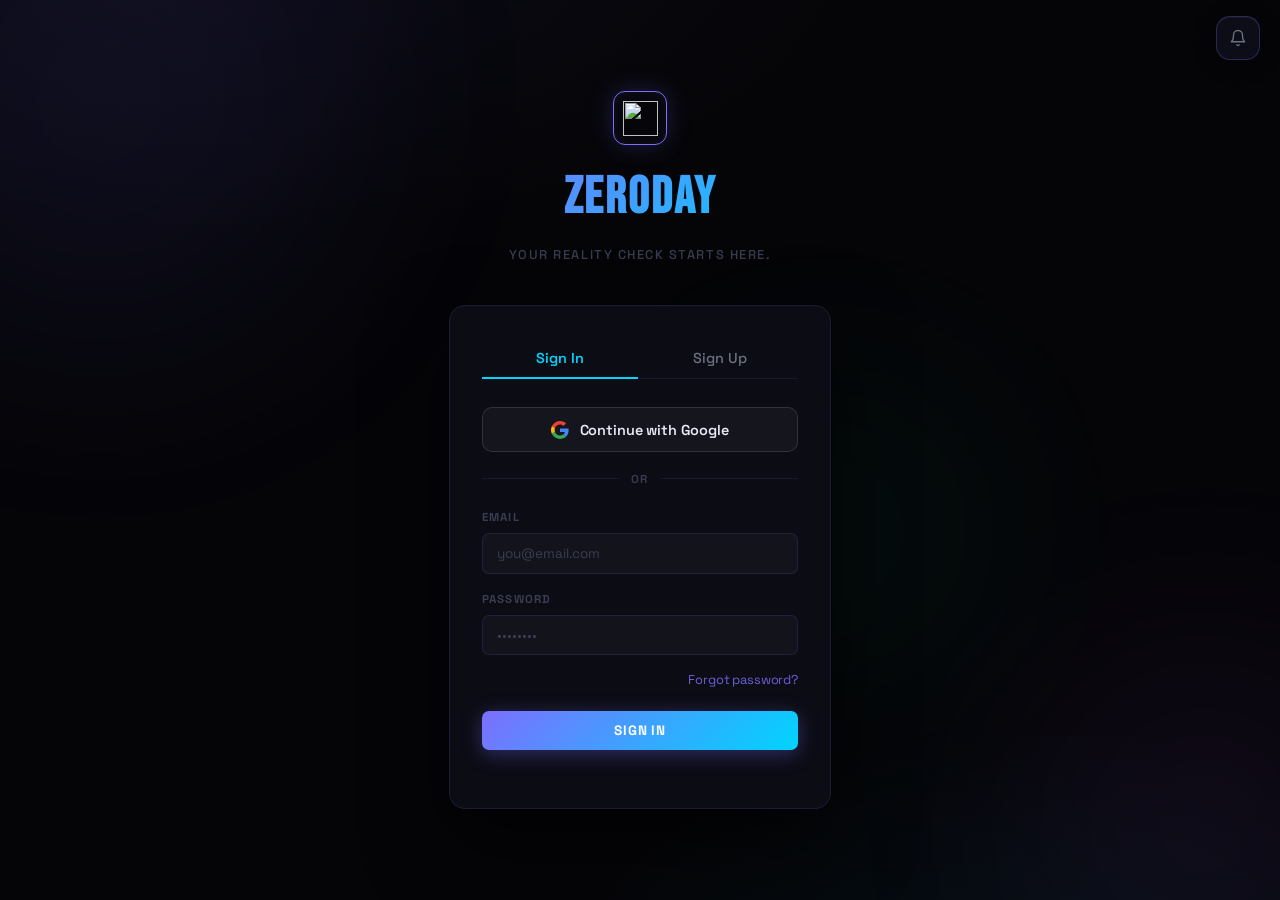
==== commit 93c05afc: "Add files via upload" ====
--- a/index.html
+++ b/index.html
@@ -22,7 +22,7 @@
       defer
       src="https://cdn.jsdelivr.net/npm/katex@0.16.9/dist/contrib/auto-render.min.js"
     ></script>
-    <link rel="icon" type="image/png" href="logo2.png" />
+    <link rel="icon" type="image/png" href="logo2.jpg" />
     <link rel="stylesheet" href="css/themes.css" />
     <link rel="stylesheet" href="css/style.css" />
     <link rel="stylesheet" href="css/cloudinary-styles.css" />
@@ -468,11 +468,345 @@
   .an-qa-panel     { grid-template-columns: repeat(3, 1fr); }
   .an-content      { padding: 1rem 1rem 6rem; }
   .an-topbar       { padding: 0.85rem 1rem; }
+  .an-qstat-row    { grid-template-columns: 1fr; }
+  .an-topic-grid   { grid-template-columns: 1fr; }
+  .an-resource-tbl { font-size: 0.75rem; }
 }
 @media (max-width: 500px) {
   .an-kpi-strip    { grid-template-columns: 1fr 1fr; }
   .an-qa-panel     { grid-template-columns: repeat(2, 1fr); }
   .an-gauge-row    { grid-template-columns: 1fr; }
+  .an-qstat-row    { grid-template-columns: 1fr; }
+}
+
+/* ── Questions Solved ────────────────────────────────── */
+.an-qstat-row {
+  display: grid;
+  grid-template-columns: repeat(3, 1fr);
+  gap: 1rem;
+}
+.an-qstat-card {
+  background: var(--surface, var(--bg2));
+  border: 1px solid var(--border);
+  border-radius: var(--radius-lg, 16px);
+  padding: 1.2rem 1.3rem;
+  display: flex; align-items: center; gap: 1rem;
+  transition: all 0.2s;
+}
+.an-qstat-card:hover { border-color: var(--border2, rgba(255,255,255,0.1)); transform: translateY(-1px); }
+.an-qstat-ring { position: relative; width: 56px; height: 56px; flex-shrink: 0; }
+.an-qstat-ring svg { transform: rotate(-90deg); width: 100%; height: 100%; }
+.an-qstat-ring-label {
+  position: absolute; inset: 0;
+  display: flex; align-items: center; justify-content: center;
+  font-family: 'Bebas Neue', sans-serif;
+  font-size: 0.88rem; line-height: 1;
+}
+.an-qstat-info { flex: 1; min-width: 0; }
+.an-qstat-period {
+  font-family: 'DM Mono', monospace;
+  font-size: 0.6rem; letter-spacing: 0.1em;
+  text-transform: uppercase; color: var(--text3);
+}
+.an-qstat-num {
+  font-family: 'Bebas Neue', sans-serif;
+  font-size: 1.9rem; color: var(--text);
+  letter-spacing: 0.04em; line-height: 1; margin: 3px 0;
+}
+.an-qstat-sub { font-size: 0.7rem; color: var(--text2); }
+
+/* ── Performance Trend Chart ─────────────────────────── */
+.an-chart-container {
+  background: var(--surface, var(--bg2));
+  border: 1px solid var(--border);
+  border-radius: var(--radius-lg, 16px);
+  overflow: hidden;
+  transition: border-color 0.2s;
+}
+.an-chart-container:hover { border-color: var(--border2, rgba(255,255,255,0.1)); }
+.an-chart-area { padding: 1rem 1.3rem 0.5rem; }
+.an-perf-svg-wrap { width: 100%; height: 180px; }
+.an-perf-svg-wrap svg { width: 100%; height: 100%; }
+.an-chart-x-labels {
+  display: flex; justify-content: space-between;
+  margin-top: 0.35rem; padding: 0 4px;
+  font-family: 'DM Mono', monospace;
+  font-size: 0.55rem; color: var(--text3);
+}
+.an-legend-item {
+  display: flex; align-items: center; gap: 0.35rem;
+  font-family: 'DM Mono', monospace;
+  font-size: 0.58rem; letter-spacing: 0.06em;
+  color: var(--text3); text-transform: uppercase;
+}
+.an-legend-dot { width: 8px; height: 8px; border-radius: 2px; flex-shrink: 0; }
+
+/* ── Weak Topics ─────────────────────────────────────── */
+.an-topic-grid {
+  display: grid;
+  grid-template-columns: 1fr 1fr;
+  gap: 0.6rem;
+}
+.an-topic-chip {
+  background: var(--surface2, var(--bg3));
+  border: 1px solid var(--border);
+  border-radius: 10px;
+  padding: 0.65rem 0.8rem;
+  display: flex; align-items: center; gap: 0.6rem;
+  transition: all 0.15s;
+}
+.an-topic-chip:hover { border-color: var(--border2, rgba(255,255,255,0.1)); }
+.an-topic-icon {
+  width: 28px; height: 28px; border-radius: 7px;
+  display: flex; align-items: center; justify-content: center;
+  flex-shrink: 0;
+}
+.an-topic-text { flex: 1; min-width: 0; }
+.an-topic-name { font-size: 0.75rem; font-weight: 600; color: var(--text); }
+.an-topic-subject {
+  font-family: 'DM Mono', monospace;
+  font-size: 0.57rem; color: var(--text3); letter-spacing: 0.04em;
+}
+.an-topic-score {
+  font-family: 'Bebas Neue', sans-serif;
+  font-size: 1rem; flex-shrink: 0;
+}
+/* Severity levels */
+.an-sev-1 { border-left: 2px solid var(--red, #ff4d6a); }
+.an-sev-1 .an-topic-icon { background: rgba(255,77,106,0.12); color: var(--red, #ff4d6a); }
+.an-sev-1 .an-topic-score { color: var(--red, #ff4d6a); }
+.an-sev-2 { border-left: 2px solid var(--orange, #ff9340); }
+.an-sev-2 .an-topic-icon { background: rgba(255,147,64,0.12); color: var(--orange, #ff9340); }
+.an-sev-2 .an-topic-score { color: var(--orange, #ff9340); }
+.an-sev-3 { border-left: 2px solid var(--yellow, #ffd060); }
+.an-sev-3 .an-topic-icon { background: rgba(255,208,96,0.12); color: var(--yellow, #ffd060); }
+.an-sev-3 .an-topic-score { color: var(--yellow, #ffd060); }
+
+/* ── Activity Heatmap ────────────────────────────────── */
+.an-heatmap-months {
+  display: flex; justify-content: space-between;
+  font-family: 'DM Mono', monospace;
+  font-size: 0.55rem; color: var(--text3);
+  letter-spacing: 0.06em; margin-bottom: 0.4rem;
+}
+.an-heatmap-grid {
+  display: grid;
+  grid-template-columns: repeat(52, 1fr);
+  gap: 3px;
+  padding: 0.4rem 0;
+}
+.an-hm-cell {
+  aspect-ratio: 1; border-radius: 3px;
+  background: var(--surface2, var(--bg3));
+  transition: all 0.15s; cursor: default;
+}
+.an-hm-cell:hover { transform: scale(1.4); z-index: 1; }
+.an-hm-0 { background: var(--surface2, #131621); }
+.an-hm-1 { background: rgba(0,240,255,0.2); }
+.an-hm-2 { background: rgba(0,240,255,0.42); }
+.an-hm-3 { background: rgba(0,240,255,0.65); }
+.an-hm-4 { background: rgba(0,240,255,0.9); }
+
+/* ── Resource Allocation Table ───────────────────────── */
+.an-resource-tbl { width: 100%; border-collapse: collapse; }
+.an-resource-tbl th {
+  padding: 0.65rem 1rem;
+  font-family: 'DM Mono', monospace;
+  font-size: 0.57rem; letter-spacing: 0.1em;
+  text-transform: uppercase; color: var(--text3);
+  text-align: left; border-bottom: 1px solid var(--border);
+  background: var(--surface2, var(--bg3));
+}
+.an-resource-tbl th:not(:first-child) { text-align: center; }
+.an-resource-tbl td {
+  padding: 0.8rem 1rem;
+  border-bottom: 1px solid var(--border);
+  font-size: 0.8rem;
+  transition: background 0.15s;
+}
+.an-resource-tbl tr:hover td { background: var(--surface2, var(--bg3)); }
+.an-resource-tbl tr:last-child td { border-bottom: none; }
+.an-resource-tbl td:not(:first-child) { text-align: center; }
+.an-subject-dot {
+  display: inline-block;
+  width: 8px; height: 8px; border-radius: 50%;
+  flex-shrink: 0;
+}
+.an-status-badge {
+  display: inline-flex; align-items: center;
+  padding: 2px 8px; border-radius: 99px;
+  font-family: 'DM Mono', monospace;
+  font-size: 0.55rem; font-weight: 600;
+  letter-spacing: 0.06em; text-transform: uppercase;
+}
+.an-st-ex { background: rgba(0,240,255,0.1); color: var(--accent, #00f0ff); }
+.an-st-ok { background: rgba(0,229,160,0.1); color: var(--green, #00e5a0); }
+.an-st-wr { background: rgba(255,147,64,0.1); color: var(--orange, #ff9340); }
+.an-st-cr { background: rgba(255,77,106,0.1); color: var(--red, #ff4d6a); }
+
+/* ═══════════════════════════════════════════════════
+   ZD PROFILE BUTTON + DROPDOWN  (zd- prefix, no conflict)
+   Lives inside .an-topbar-right on the dashboard topbar.
+   The notif-patch button sits beside it automatically.
+   ═══════════════════════════════════════════════════ */
+
+.zd-profile-wrap {
+  position: relative;
+  flex-shrink: 0;
+}
+
+/* Round avatar trigger */
+.zd-profile-btn {
+  width: 34px;
+  height: 34px;
+  border-radius: 50%;
+  border: 1.5px solid rgba(124,111,255,0.35);
+  background: rgba(124,111,255,0.08);
+  cursor: pointer;
+  padding: 0;
+  display: flex;
+  align-items: center;
+  justify-content: center;
+  transition: border-color 0.2s, box-shadow 0.2s, background 0.2s;
+  outline: none;
+  overflow: hidden;
+}
+.zd-profile-btn:hover,
+.zd-profile-btn[aria-expanded="true"] {
+  border-color: rgba(124,111,255,0.8);
+  box-shadow: 0 0 0 3px rgba(124,111,255,0.18);
+  background: rgba(124,111,255,0.14);
+}
+
+/* Avatar image or initials */
+.zd-profile-avatar {
+  width: 100%;
+  height: 100%;
+  border-radius: 50%;
+  display: flex;
+  align-items: center;
+  justify-content: center;
+  font-family: 'Bebas Neue', sans-serif;
+  font-size: 0.85rem;
+  letter-spacing: 0.04em;
+  color: rgba(124,111,255,0.9);
+  overflow: hidden;
+  user-select: none;
+  line-height: 1;
+}
+.zd-profile-avatar img {
+  width: 100%;
+  height: 100%;
+  object-fit: cover;
+  border-radius: 50%;
+  display: block;
+}
+
+/* Dropdown panel */
+.zd-profile-dropdown {
+  position: absolute;
+  top: calc(100% + 10px);
+  right: 0;
+  min-width: 230px;
+  background: var(--bg2, #111118);
+  border: 1px solid rgba(124,111,255,0.18);
+  border-radius: 16px;
+  box-shadow: 0 20px 60px rgba(0,0,0,0.65), 0 0 0 1px rgba(255,255,255,0.03);
+  backdrop-filter: blur(24px);
+  -webkit-backdrop-filter: blur(24px);
+  z-index: 9999;
+  overflow: hidden;
+  opacity: 0;
+  pointer-events: none;
+  transform: translateY(-8px) scale(0.96);
+  transform-origin: top right;
+  transition: opacity 0.18s ease, transform 0.18s ease;
+}
+.zd-profile-dropdown.open {
+  opacity: 1;
+  pointer-events: auto;
+  transform: translateY(0) scale(1);
+}
+
+/* Header: large avatar + name + email */
+.zd-pd-header {
+  display: flex;
+  align-items: center;
+  gap: 0.8rem;
+  padding: 1.1rem 1rem 0.9rem;
+}
+.zd-pd-avatar-lg {
+  width: 42px;
+  height: 42px;
+  border-radius: 50%;
+  flex-shrink: 0;
+  background: rgba(124,111,255,0.1);
+  border: 1.5px solid rgba(124,111,255,0.3);
+  display: flex;
+  align-items: center;
+  justify-content: center;
+  font-family: 'Bebas Neue', sans-serif;
+  font-size: 1.05rem;
+  color: rgba(124,111,255,0.9);
+  overflow: hidden;
+}
+.zd-pd-avatar-lg img {
+  width: 100%;
+  height: 100%;
+  object-fit: cover;
+  border-radius: 50%;
+  display: block;
+}
+.zd-pd-info { min-width: 0; flex: 1; }
+.zd-pd-name {
+  font-family: 'Space Grotesk', sans-serif;
+  font-size: 0.88rem;
+  font-weight: 600;
+  color: var(--text, #f0f0ff);
+  white-space: nowrap;
+  overflow: hidden;
+  text-overflow: ellipsis;
+}
+.zd-pd-email {
+  font-family: 'DM Mono', monospace;
+  font-size: 0.62rem;
+  color: var(--text3, #555);
+  letter-spacing: 0.02em;
+  white-space: nowrap;
+  overflow: hidden;
+  text-overflow: ellipsis;
+  margin-top: 3px;
+}
+.zd-pd-divider {
+  height: 1px;
+  background: rgba(124,111,255,0.1);
+}
+
+/* Menu item */
+.zd-pd-item {
+  display: flex;
+  align-items: center;
+  gap: 0.65rem;
+  width: 100%;
+  padding: 0.8rem 1rem;
+  background: none;
+  border: none;
+  cursor: pointer;
+  font-family: 'DM Mono', monospace;
+  font-size: 0.75rem;
+  letter-spacing: 0.04em;
+  color: var(--text2, #999);
+  text-align: left;
+  transition: background 0.15s, color 0.15s;
+}
+.zd-pd-item:hover {
+  background: rgba(124,111,255,0.07);
+  color: var(--text, #f0f0ff);
+}
+.zd-pd-logout { color: var(--red, #ff4d6a); }
+.zd-pd-logout:hover {
+  background: rgba(255,77,106,0.08);
+  color: var(--red, #ff4d6a);
 }
 </style>
   </head>
@@ -857,7 +1191,7 @@
       <div class="auth-container">
         <div class="auth-brand">
           <div class="brand-logo">
-            <img src="logo2.png" width="35" height="35" alt="" />
+            <img src="logo2.jpg" width="35" height="35" alt="" />
           </div>
           <h1>ZEROday</h1>
           <p>Your reality check starts here.</p>
@@ -899,7 +1233,7 @@
 
           <div class="auth-divider"><span>or</span></div>
 
-          <div id="login-form" class="auth-form active">
+          <div id="login-form" class="auth-form active"><form onsubmit="return false" autocomplete="on">
             <div class="form-group">
               <label>Email</label>
               <input
@@ -981,9 +1315,9 @@
             </div>
             <button class="btn-primary" id="login-btn">Sign In</button>
             <div id="login-error" class="form-error"></div>
-          </div>
-
-          <div id="signup-form" class="auth-form">
+          </form></div>
+
+          <div id="signup-form" class="auth-form"><form onsubmit="return false" autocomplete="on">
             <div class="form-group">
               <label>Email</label>
               <input
@@ -1044,9 +1378,30 @@
                 </button>
               </div>
             </div>
+            <div class="terms-check-wrap" id="terms-check-wrap">
+  <label class="terms-check-label" id="terms-check-label">
+    <span class="custom-checkbox" id="terms-checkbox-box">
+      <input type="checkbox" id="terms-checkbox" autocomplete="off" />
+      <span class="checkbox-visual">
+        <!-- Checkmark SVG (shown when checked) -->
+        <svg class="check-icon" viewBox="0 0 12 10" fill="none" xmlns="http://www.w3.org/2000/svg">
+          <polyline points="1,5 4.5,8.5 11,1" stroke="currentColor" stroke-width="2" stroke-linecap="round" stroke-linejoin="round"/>
+        </svg>
+      </span>
+    </span>
+    <span class="terms-check-text">
+      I agree to SolvingMind's
+      <a href="terms-of-use.html" target="_blank" class="terms-link">Terms of Use</a>
+      and
+      <a href="privacy-policy.html" target="_blank" class="terms-link">Privacy Policy</a>
+    </span>
+  </label>
+  <!-- shake target -->
+  <p class="terms-check-error" id="terms-check-error"></p>
+</div>
             <button class="btn-primary" id="signup-btn">Create Account</button>
             <div id="signup-error" class="form-error"></div>
-          </div>
+          </form></div>
         </div>
       </div>
     </div>
@@ -1061,7 +1416,7 @@
       <div class="auth-container">
         <div class="auth-brand">
           <div class="brand-logo">
-            <img src="logo2.png" width="35" height="35" alt="" />
+            <img src="logo2.jpg" width="35" height="35" alt="" />
           </div>
           <h1>ZEROday</h1>
         </div>
@@ -1121,7 +1476,7 @@
       <div class="auth-container">
         <div class="auth-brand">
           <div class="brand-logo">
-            <img src="logo2.png" width="35" height="35" alt="" />
+            <img src="logo2.jpg" width="35" height="35" alt="" />
           </div>
           <h1>ZEROday</h1>
           <p>Reset your password</p>
@@ -1191,12 +1546,12 @@
       <div class="auth-container">
         <div class="auth-brand">
           <div class="brand-logo">
-            <img src="logo2.png" width="35" height="35" alt="" />
+            <img src="logo2.jpg" width="35" height="35" alt="" />
           </div>
           <h1>ZEROday</h1>
           <p>Set a new password</p>
         </div>
-        <div class="auth-card">
+        <div class="auth-card"><form onsubmit="return false" autocomplete="on">
           <p
             style="
               font-size: 0.88rem;
@@ -1326,7 +1681,7 @@
               Password updated! Signing you in…
             </p>
           </div>
-        </div>
+        </form></div>
       </div>
     </div>
 
@@ -1339,7 +1694,7 @@
       <div class="auth-container">
         <div class="auth-brand">
           <div class="brand-logo">
-            <img src="logo2.png" width="32" height="32" alt="" />
+            <img src="logo2.jpg" width="32" height="32" alt="" />
           </div>
           <h1>Set Up Profile</h1>
           <p>Tell us about yourself</p>
@@ -1418,7 +1773,7 @@
       <!-- Sidebar -->
       <nav class="sidebar" id="sidebar">
         <div class="sidebar-brand">
-          <img src="logo2.png" width="35" height="35" alt="" />
+          <img src="logo2.jpg" width="35" height="35" alt="" />
           <span>ZEROday</span>
         </div>
         <div class="sidebar-user" id="sidebar-user">
@@ -1520,7 +1875,32 @@
                 <div class="an-live-dot"></div>
                 Live tracking
               </div>
+              <!-- ── Profile button (always visible in topbar) ── -->
+              <div class="zd-profile-wrap" id="zd-profile-wrap">
+                <button class="zd-profile-btn" id="zd-profile-btn" aria-label="Profile menu" aria-expanded="false">
+                  <span class="zd-profile-avatar" id="zd-profile-avatar-sm"></span>
+                </button>
+                <div class="zd-profile-dropdown" id="zd-profile-dropdown" role="menu">
+                  <div class="zd-pd-header">
+                    <div class="zd-pd-avatar-lg" id="zd-pd-avatar-lg"></div>
+                    <div class="zd-pd-info">
+                      <div class="zd-pd-name" id="zd-pd-name">—</div>
+                      <div class="zd-pd-email" id="zd-pd-email">—</div>
+                    </div>
+                  </div>
+                  <div class="zd-pd-divider"></div>
+                  <button class="zd-pd-item zd-pd-logout" id="zd-pd-logout-btn" role="menuitem">
+                    <svg width="14" height="14" viewBox="0 0 24 24" fill="none" stroke="currentColor" stroke-width="2" stroke-linecap="round" stroke-linejoin="round">
+                      <path d="M9 21H5a2 2 0 0 1-2-2V5a2 2 0 0 1 2-2h4"/>
+                      <polyline points="16 17 21 12 16 7"/>
+                      <line x1="21" y1="12" x2="9" y2="12"/>
+                    </svg>
+                    Sign Out
+                  </button>
+                </div>
+              </div>
             </div>
+
           </div>
 
           <div class="an-content">
@@ -1579,10 +1959,53 @@
                   <div class="an-kpi-delta" id="today-time-label">Today: —</div>
                 </div>
                 <div class="an-kpi-card an-c-orange">
-                  <div class="an-kpi-icon"><svg width="16" height="16"><use href="#ic-layers"/></svg></div>
-                  <div class="an-kpi-val" id="total-sessions">—</div>
-                  <div class="an-kpi-label">Total Sessions</div>
-                  <div class="an-kpi-delta" id="today-sessions-label">Today: —</div>
+                  <div class="an-kpi-icon"><svg width="16" height="16"><use href="#ic-target"/></svg></div>
+                  <div class="an-kpi-val" id="overall-accuracy-val">—</div>
+                  <div class="an-kpi-label">Overall Accuracy</div>
+                  <div class="an-kpi-delta" id="overall-accuracy-sub">Across all subjects</div>
+                </div>
+              </div>
+            </div>
+
+            <!-- ── QUESTIONS SOLVED ── -->
+            <div class="an-anim an-anim-2">
+              <div class="an-section-label">Questions Solved</div>
+              <div class="an-qstat-row">
+                <!-- Today -->
+                <div class="an-qstat-card">
+                  <div class="an-qstat-ring">
+                    <svg viewBox="0 0 56 56"><circle cx="28" cy="28" r="24" fill="none" stroke="var(--surface2,#1a1a2e)" stroke-width="5"/><circle cx="28" cy="28" r="24" fill="none" stroke="var(--accent,#00f0ff)" stroke-width="5" stroke-dasharray="150.8" id="qring-today-arc" stroke-dashoffset="80" stroke-linecap="round" style="transform:rotate(-90deg);transform-origin:50% 50%;"/></svg>
+                    <div class="an-qstat-ring-label" id="qring-today-pct" style="color:var(--accent,#00f0ff)">—</div>
+                  </div>
+                  <div class="an-qstat-info">
+                    <div class="an-qstat-period">Today</div>
+                    <div class="an-qstat-num" id="qstat-today">—</div>
+                    <div class="an-qstat-sub" id="qstat-today-sub">of daily target</div>
+                  </div>
+                </div>
+                <!-- This Week -->
+                <div class="an-qstat-card">
+                  <div class="an-qstat-ring">
+                    <svg viewBox="0 0 56 56"><circle cx="28" cy="28" r="24" fill="none" stroke="var(--surface2,#1a1a2e)" stroke-width="5"/><circle cx="28" cy="28" r="24" fill="none" stroke="var(--purple,#b06aff)" stroke-width="5" stroke-dasharray="150.8" id="qring-week-arc" stroke-dashoffset="40" stroke-linecap="round" style="transform:rotate(-90deg);transform-origin:50% 50%;"/></svg>
+                    <div class="an-qstat-ring-label" id="qring-week-pct" style="color:var(--purple,#b06aff)">—</div>
+                  </div>
+                  <div class="an-qstat-info">
+                    <div class="an-qstat-period">This Week</div>
+                    <div class="an-qstat-num" id="qstat-week">—</div>
+                    <div class="an-qstat-sub" id="qstat-week-sub">of weekly target</div>
+                  </div>
+                </div>
+                <!-- This Month -->
+                <div class="an-qstat-card">
+                  <div class="an-qstat-ring">
+                    <svg viewBox="0 0 56 56"><circle cx="28" cy="28" r="24" fill="none" stroke="var(--surface2,#1a1a2e)" stroke-width="5"/><circle cx="28" cy="28" r="24" fill="none" stroke="var(--green,#00e5a0)" stroke-width="5" stroke-dasharray="150.8" id="qring-month-arc" stroke-dashoffset="20" stroke-linecap="round" style="transform:rotate(-90deg);transform-origin:50% 50%;"/></svg>
+                    <div class="an-qstat-ring-label" id="qring-month-pct" style="color:var(--green,#00e5a0)">—</div>
+                  </div>
+                  <div class="an-qstat-info">
+                    <div class="an-qstat-period">This Month</div>
+                    <div class="an-qstat-num" id="qstat-month">—</div>
+                    <div class="an-qstat-sub" id="qstat-month-sub">of monthly target</div>
+                  </div>
                 </div>
               </div>
             </div>
@@ -1618,45 +2041,97 @@
               </div>
             </div>
 
-            <!-- ── WEEKLY ACTIVITY + STREAK ── -->
+            <!-- ── PERFORMANCE TREND GRAPH ── -->
             <div class="an-anim an-anim-3">
-              <div class="an-two-col">
-
-                <!-- Weekly bar chart -->
-                <div class="an-card">
-                  <div class="an-card-header">
-                    <div>
-                      <div class="an-card-title"><svg width="15" height="15"><use href="#ic-calendar"/></svg> Weekly Progress</div>
-                      <div class="an-card-sub">Study time per day this week</div>
+              <div class="an-section-label">Performance Trend</div>
+              <div class="an-chart-container">
+                <div class="an-card-header">
+                  <div>
+                    <div class="an-card-title">
+                      <svg width="15" height="15"><use href="#ic-target"/></svg>
+                      Accuracy Trend · Last 14 Sessions
                     </div>
-                  </div>
-                  <div class="an-card-body">
-                    <div class="weekly-bars" id="weekly-bars" style="display:flex;align-items:flex-end;gap:6px;height:90px;"></div>
-                    <div class="weekly-labels" style="display:flex;justify-content:space-between;margin-top:6px;">
-                      <span>Mon</span><span>Tue</span><span>Wed</span><span>Thu</span><span>Fri</span><span>Sat</span><span>Sun</span>
-                    </div>
-                  </div>
-                </div>
-
-                <!-- Streak tracker -->
-                <div class="an-card">
-                  <div class="an-card-header">
-                    <div>
-                      <div class="an-card-title"><svg width="15" height="15"><use href="#ic-flame"/></svg> Study Streak</div>
-                      <div class="an-card-sub">Last 7 days</div>
-                    </div>
-                  </div>
-                  <div class="an-streak-row" id="streak-pips"></div>
-                  <div class="an-streak-count-wrap">
-                    <div>
-                      <div class="an-streak-num"><span id="streak-count-big">—</span> <span class="an-streak-unit">day streak</span></div>
-                      <div class="an-streak-msg" id="streak-msg">Keep going!</div>
-                    </div>
-                    <div class="an-streak-best">
-                      <div>Personal Best</div>
-                      <strong id="streak-best-big">—</strong>
-                    </div>
-                  </div>
+                    <div class="an-card-sub">Physics · Chemistry · Mathematics</div>
+                  </div>
+                  <div style="display:flex;gap:0.5rem;">
+                    <span class="an-legend-item"><span class="an-legend-dot" style="background:var(--accent,#00f0ff)"></span>Physics</span>
+                    <span class="an-legend-item"><span class="an-legend-dot" style="background:var(--purple,#b06aff)"></span>Chemistry</span>
+                    <span class="an-legend-item"><span class="an-legend-dot" style="background:var(--green,#00e5a0)"></span>Maths</span>
+                  </div>
+                </div>
+                <div class="an-chart-area">
+                  <div class="an-perf-svg-wrap">
+                    <svg viewBox="0 0 700 180" preserveAspectRatio="none" xmlns="http://www.w3.org/2000/svg">
+                      <defs>
+                        <linearGradient id="an-gcyan" x1="0" y1="0" x2="0" y2="1"><stop offset="0%" stop-color="#00f0ff" stop-opacity="0.22"/><stop offset="100%" stop-color="#00f0ff" stop-opacity="0"/></linearGradient>
+                        <linearGradient id="an-gpurple" x1="0" y1="0" x2="0" y2="1"><stop offset="0%" stop-color="#b06aff" stop-opacity="0.18"/><stop offset="100%" stop-color="#b06aff" stop-opacity="0"/></linearGradient>
+                        <linearGradient id="an-ggreen" x1="0" y1="0" x2="0" y2="1"><stop offset="0%" stop-color="#00e5a0" stop-opacity="0.18"/><stop offset="100%" stop-color="#00e5a0" stop-opacity="0"/></linearGradient>
+                      </defs>
+                      <line x1="0" y1="36" x2="700" y2="36" stroke="rgba(255,255,255,0.04)" stroke-width="1"/>
+                      <line x1="0" y1="72" x2="700" y2="72" stroke="rgba(255,255,255,0.04)" stroke-width="1"/>
+                      <line x1="0" y1="108" x2="700" y2="108" stroke="rgba(255,255,255,0.04)" stroke-width="1"/>
+                      <line x1="0" y1="144" x2="700" y2="144" stroke="rgba(255,255,255,0.04)" stroke-width="1"/>
+                      <text x="4" y="34" fill="rgba(255,255,255,0.18)" font-size="10" font-family="DM Mono">100%</text>
+                      <text x="4" y="70" fill="rgba(255,255,255,0.18)" font-size="10" font-family="DM Mono">75%</text>
+                      <text x="4" y="106" fill="rgba(255,255,255,0.18)" font-size="10" font-family="DM Mono">50%</text>
+                      <text x="4" y="142" fill="rgba(255,255,255,0.18)" font-size="10" font-family="DM Mono">25%</text>
+                      <!-- Physics (cyan) -->
+                      <path id="physics-fill" d="M50,64 L100,56 L150,68 L200,52 L250,60 L300,44 L350,56 L400,40 L450,36 L500,48 L550,40 L600,36 L650,44 L700,36" fill="url(#an-gcyan)" stroke="none" opacity="0.7"/>
+                      <path id="physics-line" d="M50,64 L100,56 L150,68 L200,52 L250,60 L300,44 L350,56 L400,40 L450,36 L500,48 L550,40 L600,36 L650,44 L700,36" fill="none" stroke="var(--accent,#00f0ff)" stroke-width="2" stroke-linecap="round" stroke-linejoin="round"/>
+                      <!-- Chemistry (purple) -->
+                      <path id="chemistry-fill" d="M50,100 L100,112 L150,96 L200,108 L250,120 L300,108 L350,100 L400,108 L450,96 L500,104 L550,112 L600,104 L650,96 L700,108" fill="url(#an-gpurple)" stroke="none" opacity="0.6"/>
+                      <path id="chemistry-line" d="M50,100 L100,112 L150,96 L200,108 L250,120 L300,108 L350,100 L400,108 L450,96 L500,104 L550,112 L600,104 L650,96 L700,108" fill="none" stroke="var(--purple,#b06aff)" stroke-width="2" stroke-linecap="round" stroke-linejoin="round"/>
+                      <!-- Maths (green) -->
+                      <path id="mathematics-fill" d="M50,52 L100,48 L150,44 L200,48 L250,40 L300,36 L350,40 L400,36 L450,32 L500,36 L550,32 L600,28 L650,32 L700,28" fill="url(#an-ggreen)" stroke="none" opacity="0.6"/>
+                      <path id="mathematics-line" d="M50,52 L100,48 L150,44 L200,48 L250,40 L300,36 L350,40 L400,36 L450,32 L500,36 L550,32 L600,28 L650,32 L700,28" fill="none" stroke="var(--green,#00e5a0)" stroke-width="2" stroke-linecap="round" stroke-linejoin="round"/>
+                      <circle id="physics-dot" cx="700" cy="36" r="4" fill="var(--accent,#00f0ff)" stroke="var(--bg2,#0d0f18)" stroke-width="2"/>
+                      <circle id="chemistry-dot" cx="700" cy="108" r="4" fill="var(--purple,#b06aff)" stroke="var(--bg2,#0d0f18)" stroke-width="2"/>
+                      <circle id="mathematics-dot" cx="700" cy="28" r="4" fill="var(--green,#00e5a0)" stroke="var(--bg2,#0d0f18)" stroke-width="2"/>
+                    </svg>
+                  </div>
+                  <div class="an-chart-x-labels">
+                    <span>S1</span><span>S2</span><span>S3</span><span>S4</span><span>S5</span><span>S6</span><span>S7</span>
+                    <span>S8</span><span>S9</span><span>S10</span><span>S11</span><span>S12</span><span>S13</span><span>S14</span>
+                  </div>
+                </div>
+              </div>
+            </div>
+
+            <!-- ── STREAK (standalone, weekly progress removed) ── -->
+            <div class="an-anim an-anim-3">
+              <div class="an-card">
+                <div class="an-card-header">
+                  <div>
+                    <div class="an-card-title"><svg width="15" height="15"><use href="#ic-flame"/></svg> Study Streak</div>
+                    <div class="an-card-sub">Last 7 days</div>
+                  </div>
+                </div>
+                <div class="an-streak-row" id="streak-pips"></div>
+                <div class="an-streak-count-wrap">
+                  <div>
+                    <div class="an-streak-num"><span id="streak-count-big">—</span> <span class="an-streak-unit">day streak</span></div>
+                    <div class="an-streak-msg" id="streak-msg">Keep going!</div>
+                  </div>
+                  <div class="an-streak-best">
+                    <div>Personal Best</div>
+                    <strong id="streak-best-big">—</strong>
+                  </div>
+                </div>
+              </div>
+            </div>
+
+            <!-- ── WEEKLY STUDY HOURS ── -->
+            <div class="an-anim an-anim-3">
+              <div class="an-card">
+                <div class="an-card-header">
+                  <div>
+                    <div class="an-card-title"><svg width="15" height="15"><use href="#ic-clock"/></svg> This Week</div>
+                    <div class="an-card-sub">Daily study time · Mon–Sun</div>
+                  </div>
+                </div>
+                <div id="weekly-bars" class="weekly-bars"></div>
+                <div class="weekly-labels">
+                  <span>M</span><span>T</span><span>W</span><span>T</span><span>F</span><span>S</span><span>S</span>
                 </div>
               </div>
             </div>
@@ -1692,6 +2167,89 @@
                   <div class="an-card-body">
                     <div class="an-chapter-list" id="weak-chapters-list">
                       <div class="an-empty-state">Loading…</div>
+                    </div>
+                  </div>
+                </div>
+              </div>
+            </div>
+
+            <!-- ── WEAK TOPICS ── -->
+            <div class="an-anim an-anim-4">
+              <div class="an-card">
+                <div class="an-card-header">
+                  <div>
+                    <div class="an-card-title">
+                      <svg width="15" height="15" style="color:var(--red,#ff4d6a)"><use href="#ic-zap"/></svg>
+                      Weak Topics
+                    </div>
+                    <div class="an-card-sub">Topic-level weaknesses across all subjects</div>
+                  </div>
+                </div>
+                <div class="an-card-body">
+                <div class="an-topic-grid" id="an-weak-topics-grid">
+                    <div class="an-topic-chip an-sev-1">
+                      <div class="an-topic-icon"><svg width="14" height="14"><use href="#ic-zap"/></svg></div>
+                      <div class="an-topic-text">
+                        <div class="an-topic-name">Gauss's Law</div>
+                        <div class="an-topic-subject">Physics</div>
+                      </div>
+                      <div class="an-topic-score">22%</div>
+                    </div>
+                    <div class="an-topic-chip an-sev-1">
+                      <div class="an-topic-icon"><svg width="14" height="14"><use href="#ic-zap"/></svg></div>
+                      <div class="an-topic-text">
+                        <div class="an-topic-name">Hybridization</div>
+                        <div class="an-topic-subject">Chemistry</div>
+                      </div>
+                      <div class="an-topic-score">29%</div>
+                    </div>
+                    <div class="an-topic-chip an-sev-2">
+                      <div class="an-topic-icon"><svg width="14" height="14"><use href="#ic-target"/></svg></div>
+                      <div class="an-topic-text">
+                        <div class="an-topic-name">Conic Sections</div>
+                        <div class="an-topic-subject">Maths</div>
+                      </div>
+                      <div class="an-topic-score">38%</div>
+                    </div>
+                    <div class="an-topic-chip an-sev-2">
+                      <div class="an-topic-icon"><svg width="14" height="14"><use href="#ic-target"/></svg></div>
+                      <div class="an-topic-text">
+                        <div class="an-topic-name">Entropy</div>
+                        <div class="an-topic-subject">Physics</div>
+                      </div>
+                      <div class="an-topic-score">41%</div>
+                    </div>
+                    <div class="an-topic-chip an-sev-2">
+                      <div class="an-topic-icon"><svg width="14" height="14"><use href="#ic-target"/></svg></div>
+                      <div class="an-topic-text">
+                        <div class="an-topic-name">Aldehydes</div>
+                        <div class="an-topic-subject">Chemistry</div>
+                      </div>
+                      <div class="an-topic-score">45%</div>
+                    </div>
+                    <div class="an-topic-chip an-sev-3">
+                      <div class="an-topic-icon"><svg width="14" height="14"><use href="#ic-clock"/></svg></div>
+                      <div class="an-topic-text">
+                        <div class="an-topic-name">SHM</div>
+                        <div class="an-topic-subject">Physics</div>
+                      </div>
+                      <div class="an-topic-score">51%</div>
+                    </div>
+                    <div class="an-topic-chip an-sev-3">
+                      <div class="an-topic-icon"><svg width="14" height="14"><use href="#ic-clock"/></svg></div>
+                      <div class="an-topic-text">
+                        <div class="an-topic-name">3D Geometry</div>
+                        <div class="an-topic-subject">Maths</div>
+                      </div>
+                      <div class="an-topic-score">53%</div>
+                    </div>
+                    <div class="an-topic-chip an-sev-3">
+                      <div class="an-topic-icon"><svg width="14" height="14"><use href="#ic-clock"/></svg></div>
+                      <div class="an-topic-text">
+                        <div class="an-topic-name">Electrochemistry</div>
+                        <div class="an-topic-subject">Chemistry</div>
+                      </div>
+                      <div class="an-topic-score">55%</div>
                     </div>
                   </div>
                 </div>
@@ -1748,31 +2306,123 @@
               </div>
             </div>
 
-            <!-- ── PERSONAL MONTHLY STATS ── -->
+            <!-- ── ACTIVITY HEATMAP ── -->
             <div class="an-anim an-anim-5">
               <div class="an-card">
                 <div class="an-card-header">
-                  <div class="an-card-title">
-                    <svg width="15" height="15"><use href="#ic-calendar"/></svg>
-                    My Study Stats
-                  </div>
-                  <div class="ps-month-nav">
-                    <button class="ps-nav-btn" id="ps-prev-month" title="Previous month">&#8249;</button>
-                    <span id="ps-month-label">—</span>
-                    <button class="ps-nav-btn" id="ps-next-month" title="Next month" disabled>&#8250;</button>
-                  </div>
-                </div>
-                <div class="ps-summary">
-                  <div class="ps-summary-item">
-                    <span class="ps-summary-label">Month Total</span>
-                    <span class="ps-summary-val accent" id="ps-total-hours">—</span>
-                  </div>
-                  <div class="ps-summary-item">
-                    <span class="ps-summary-label">This Week</span>
-                    <span class="ps-summary-val" id="ps-this-week-hours">—</span>
-                  </div>
-                </div>
-                <div id="ps-week-grid"></div>
+                  <div>
+                    <div class="an-card-title">
+                      <svg width="15" height="15"><use href="#ic-calendar"/></svg>
+                      Activity Heatmap
+                    </div>
+                    <div class="an-card-sub" id="an-heatmap-sub">Questions solved per day · darker = more questions</div>
+                  </div>
+                  <div style="display:flex;align-items:center;gap:0.45rem;">
+                    <span style="font-family:'DM Mono',monospace;font-size:0.57rem;color:var(--text3)">Less</span>
+                    <div style="width:10px;height:10px;border-radius:3px;background:var(--surface2,#131621);"></div>
+                    <div style="width:10px;height:10px;border-radius:3px;background:rgba(0,240,255,0.2);"></div>
+                    <div style="width:10px;height:10px;border-radius:3px;background:rgba(0,240,255,0.45);"></div>
+                    <div style="width:10px;height:10px;border-radius:3px;background:rgba(0,240,255,0.7);"></div>
+                    <div style="width:10px;height:10px;border-radius:3px;background:var(--accent,#00f0ff);"></div>
+                    <span style="font-family:'DM Mono',monospace;font-size:0.57rem;color:var(--text3)">More</span>
+                  </div>
+                </div>
+                <div class="an-card-body" style="overflow-x:auto;">
+                  <div style="min-width:580px;">
+                    <div class="an-heatmap-months">
+                      <span>Jan</span><span>Feb</span><span>Mar</span><span>Apr</span><span>May</span><span>Jun</span>
+                      <span>Jul</span><span>Aug</span><span>Sep</span><span>Oct</span><span>Nov</span><span>Dec</span>
+                    </div>
+                    <div class="an-heatmap-grid" id="an-heatmap-grid"></div>
+                  </div>
+                </div>
+              </div>
+            </div>
+
+            <!-- ── RESOURCE ALLOCATION ── -->
+            <div class="an-anim an-anim-5">
+              <div class="an-card">
+                <div class="an-card-header">
+                  <div>
+                    <div class="an-card-title">
+                      <svg width="15" height="15"><use href="#ic-layers"/></svg>
+                      Resource Allocation
+                    </div>
+                    <div class="an-card-sub">Detailed time &amp; performance metrics per subject</div>
+                  </div>
+                </div>
+                <div style="overflow-x:auto;">
+                  <table class="an-resource-tbl">
+                    <thead>
+                      <tr>
+                        <th>Subject</th>
+                        <th>Time Spent</th>
+                        <th>Questions</th>
+                        <th>Correct</th>
+                        <th>Avg Time/Q</th>
+                        <th>Neg Marks</th>
+                        <th>Status</th>
+                        <th>Trend</th>
+                      </tr>
+                    </thead>
+                    <tbody id="resource-allocation-tbody">
+                      <tr>
+                        <td>
+                          <div style="display:flex;align-items:center;gap:0.6rem;">
+                            <span class="an-subject-dot" style="background:var(--accent,#00f0ff);"></span>
+                            <div>
+                              <div style="font-weight:700;color:var(--text);">Physics</div>
+                              <div style="font-family:'DM Mono',monospace;font-size:0.6rem;color:var(--text3)">Modern Physics Focus</div>
+                            </div>
+                          </div>
+                        </td>
+                        <td style="color:var(--accent,#00f0ff);font-family:'DM Mono',monospace;font-weight:600;" id="res-physics-time">—</td>
+                        <td style="font-family:'DM Mono',monospace;" id="res-physics-q">—</td>
+                        <td style="font-family:'DM Mono',monospace;" id="res-physics-correct">—</td>
+                        <td style="font-family:'DM Mono',monospace;" id="res-physics-avgtime">—</td>
+                        <td style="font-family:'DM Mono',monospace;color:var(--red,#ff4d6a);" id="res-physics-neg">—</td>
+                        <td><span class="an-status-badge an-st-ex" id="res-physics-status">—</span></td>
+                        <td id="res-physics-trend" style="color:var(--green,#00e5a0);">↑</td>
+                      </tr>
+                      <tr>
+                        <td>
+                          <div style="display:flex;align-items:center;gap:0.6rem;">
+                            <span class="an-subject-dot" style="background:var(--purple,#b06aff);"></span>
+                            <div>
+                              <div style="font-weight:700;color:var(--text);">Chemistry</div>
+                              <div style="font-family:'DM Mono',monospace;font-size:0.6rem;color:var(--text3)">Organic Qual Analysis</div>
+                            </div>
+                          </div>
+                        </td>
+                        <td style="color:var(--purple,#b06aff);font-family:'DM Mono',monospace;font-weight:600;" id="res-chem-time">—</td>
+                        <td style="font-family:'DM Mono',monospace;" id="res-chem-q">—</td>
+                        <td style="font-family:'DM Mono',monospace;" id="res-chem-correct">—</td>
+                        <td style="font-family:'DM Mono',monospace;" id="res-chem-avgtime">—</td>
+                        <td style="font-family:'DM Mono',monospace;color:var(--red,#ff4d6a);" id="res-chem-neg">—</td>
+                        <td><span class="an-status-badge an-st-cr" id="res-chem-status">—</span></td>
+                        <td id="res-chem-trend" style="color:var(--red,#ff4d6a);">↓</td>
+                      </tr>
+                      <tr>
+                        <td>
+                          <div style="display:flex;align-items:center;gap:0.6rem;">
+                            <span class="an-subject-dot" style="background:var(--green,#00e5a0);"></span>
+                            <div>
+                              <div style="font-weight:700;color:var(--text);">Mathematics</div>
+                              <div style="font-family:'DM Mono',monospace;font-size:0.6rem;color:var(--text3)">Integral Calculus</div>
+                            </div>
+                          </div>
+                        </td>
+                        <td style="color:var(--green,#00e5a0);font-family:'DM Mono',monospace;font-weight:600;" id="res-math-time">—</td>
+                        <td style="font-family:'DM Mono',monospace;" id="res-math-q">—</td>
+                        <td style="font-family:'DM Mono',monospace;" id="res-math-correct">—</td>
+                        <td style="font-family:'DM Mono',monospace;" id="res-math-avgtime">—</td>
+                        <td style="font-family:'DM Mono',monospace;color:var(--red,#ff4d6a);" id="res-math-neg">—</td>
+                        <td><span class="an-status-badge an-st-ok" id="res-math-status">—</span></td>
+                        <td id="res-math-trend" style="color:var(--text3);">→</td>
+                      </tr>
+                    </tbody>
+                  </table>
+                </div>
               </div>
             </div>
 
@@ -2993,6 +3643,155 @@
 })();
     </script>
 
+    <!-- ══ Activity Heatmap — real data from user_attempts ══ -->
+    <script>
+    (function() {
+      'use strict';
+
+      function isoDate(d) {
+        return d.getFullYear() + '-'
+          + String(d.getMonth() + 1).padStart(2, '0') + '-'
+          + String(d.getDate()).padStart(2, '0');
+      }
+
+      /* Build the 52-week skeleton immediately so layout never shifts */
+      function buildSkeleton() {
+        var grid = document.getElementById('an-heatmap-grid');
+        if (!grid || grid.dataset.built) return;
+        grid.dataset.built = '1';
+
+        var now   = new Date();
+        var html  = '';
+        var MONTHS = ['Jan','Feb','Mar','Apr','May','Jun','Jul','Aug','Sep','Oct','Nov','Dec'];
+
+        /* Start on the most-recent Sunday, 51 weeks back = 52-week window */
+        var start = new Date(now);
+        start.setDate(start.getDate() - start.getDay() - 51 * 7);
+        start.setHours(0, 0, 0, 0);
+
+        for (var i = 0; i < 364; i++) {
+          var d = new Date(start);
+          d.setDate(d.getDate() + i);
+          var isFuture = d > now;
+          var key   = isoDate(d);
+          var label = MONTHS[d.getMonth()] + ' ' + d.getDate() + ', ' + d.getFullYear() + ': No activity';
+          html += '<div class="an-hm-cell an-hm-0'
+               + (isFuture ? ' an-hm-future' : '')
+               + '" data-date="' + key + '" title="' + label + '"></div>';
+        }
+        grid.innerHTML = html;
+      }
+
+      /* Paint real question-counts onto the grid */
+      function paintHeatmap(activityMap) {
+        var grid = document.getElementById('an-heatmap-grid');
+        if (!grid) return;
+
+        /* Dynamic thresholds based on personal max day */
+        var counts = Object.values(activityMap).filter(function(v){ return v > 0; });
+        var maxQ   = counts.length ? Math.max.apply(null, counts) : 20;
+        var t1 = 1;
+        var t2 = Math.max(2,  Math.round(maxQ * 0.25));
+        var t3 = Math.max(5,  Math.round(maxQ * 0.50));
+        var t4 = Math.max(10, Math.round(maxQ * 0.75));
+
+        var MONTHS = ['Jan','Feb','Mar','Apr','May','Jun','Jul','Aug','Sep','Oct','Nov','Dec'];
+
+        var cells = grid.querySelectorAll('.an-hm-cell');
+        cells.forEach(function(cell) {
+          var date = cell.dataset.date;
+          if (!date || cell.classList.contains('an-hm-future')) return;
+          var count = activityMap[date] || 0;
+
+          var level = 0;
+          if      (count >= t4) level = 4;
+          else if (count >= t3) level = 3;
+          else if (count >= t2) level = 2;
+          else if (count >= t1) level = 1;
+
+          cell.className = cell.className.replace(/\ban-hm-\d\b/g, '').trim();
+          cell.classList.add('an-hm-' + level);
+
+          var d = new Date(date + 'T00:00:00');
+          var dayLabel = MONTHS[d.getMonth()] + ' ' + d.getDate() + ', ' + d.getFullYear();
+          cell.title = count > 0
+            ? dayLabel + ': ' + count + ' question' + (count === 1 ? '' : 's') + ' solved'
+            : dayLabel + ': No activity';
+        });
+
+        /* Update card subtitle */
+        var sub = document.getElementById('an-heatmap-sub');
+        if (sub) {
+          var totalDays = counts.length;
+          var totalQ    = counts.reduce(function(a, b){ return a + b; }, 0);
+          sub.textContent = totalQ.toLocaleString() + ' questions solved across '
+            + totalDays + ' active day' + (totalDays === 1 ? '' : 's');
+        }
+      }
+
+      /* Fetch from Supabase then paint */
+      async function loadHeatmap() {
+        if (typeof db === 'undefined' || typeof currentUser === 'undefined' || !currentUser) return;
+        try {
+          /* Fetch last 52 weeks of attempts for this user */
+          var windowStart = new Date();
+          windowStart.setDate(windowStart.getDate() - windowStart.getDay() - 51 * 7);
+          windowStart.setHours(0, 0, 0, 0);
+
+          var result = await db
+            .from('user_attempts')
+            .select('created_at')
+            .eq('user_id', currentUser.id)
+            .gte('created_at', windowStart.toISOString());
+
+          if (result.error) {
+            console.warn('[Heatmap] fetch error:', result.error.message);
+            return;
+          }
+
+          var map = {};
+          (result.data || []).forEach(function(row) {
+            var key = isoDate(new Date(row.created_at));
+            map[key] = (map[key] || 0) + 1;
+          });
+
+          buildSkeleton();
+          paintHeatmap(map);
+        } catch(e) {
+          console.error('[Heatmap] error:', e);
+        }
+      }
+
+      /* Skeleton on DOM ready */
+      if (document.readyState === 'loading') {
+        document.addEventListener('DOMContentLoaded', buildSkeleton);
+      } else {
+        buildSkeleton();
+      }
+
+      /* Refresh heatmap every time dashboard page opens */
+      document.addEventListener('DOMContentLoaded', function() {
+        var pollCount = 0;
+        var poller = setInterval(function() {
+          if (++pollCount > 100) { clearInterval(poller); return; }
+          if (typeof window.goToPage !== 'function') return;
+          clearInterval(poller);
+          if (window.goToPage._heatmapPatched) return;
+          var _orig = window.goToPage;
+          window.goToPage = function(pageId) {
+            _orig.apply(this, arguments);
+            if (pageId === 'dashboard') setTimeout(loadHeatmap, 500);
+          };
+          window.goToPage._heatmapPatched = true;
+        }, 150);
+      });
+
+      window.loadActivityHeatmap = loadHeatmap;
+    })();
+    </script>
+
+    <!-- ══ Dashboard Analytics ══ (handled by js/dashboard-analytics.js) -->
+
 <script src="js/config.js"></script>
 <script src="js/auth.js"></script>
 <script src="js/cloudinary.js"></script>
@@ -3009,6 +3808,7 @@
 <script src="js/zeroday-solver-nav.js"></script>
 <script src="js/zeroday-notif-patch.js"></script>
 <script src="js/bottom-nav-patch.js"></script>
+<script src="js/dashboard-analytics.js"></script>
 
     <!-- ══ Admin question form — option rows + dual image mode ══ -->
     <script>
@@ -3107,5 +3907,112 @@
       }
     })();
     </script>
-  </body>
-</html>
+    
+  
+    <!-- ══ ZD Profile Dropdown ══ -->
+    <script>
+    (function () {
+      'use strict';
+
+      function getInitials(name) {
+        if (!name) return '?';
+        var parts = name.trim().split(/\s+/);
+        return parts.length >= 2
+          ? (parts[0][0] + parts[1][0]).toUpperCase()
+          : parts[0].slice(0, 2).toUpperCase();
+      }
+
+      function setEl(el, url, name) {
+        if (!el) return;
+        el.innerHTML = url
+          ? '<img src="' + url + '" alt="av">'
+          : getInitials(name);
+      }
+
+      function populate() {
+        var p = window.currentProfile;
+        var u = window.currentUser;
+        if (!p && !u) return;
+        var name  = (p && p.name)      || (u && u.email) || 'User';
+        var email = (u && u.email)     || '';
+        var av    = (p && p.avatar_url)|| '';
+        setEl(document.getElementById('zd-profile-avatar-sm'), av, name);
+        setEl(document.getElementById('zd-pd-avatar-lg'),      av, name);
+        var n = document.getElementById('zd-pd-name');
+        var e = document.getElementById('zd-pd-email');
+        if (n) n.textContent = name;
+        if (e) e.textContent = email;
+      }
+
+      /* Expose so auth.js can call window.zdPopulateProfile() after load/update */
+      window.zdPopulateProfile = populate;
+
+      function openDD() {
+        populate();
+        var dd = document.getElementById('zd-profile-dropdown');
+        var btn = document.getElementById('zd-profile-btn');
+        if (dd)  dd.classList.add('open');
+        if (btn) btn.setAttribute('aria-expanded', 'true');
+      }
+      function closeDD() {
+        var dd = document.getElementById('zd-profile-dropdown');
+        var btn = document.getElementById('zd-profile-btn');
+        if (dd)  dd.classList.remove('open');
+        if (btn) btn.setAttribute('aria-expanded', 'false');
+      }
+
+      document.addEventListener('DOMContentLoaded', function () {
+        var btn = document.getElementById('zd-profile-btn');
+        if (btn) {
+          btn.addEventListener('click', function (e) {
+            e.stopPropagation();
+            var dd = document.getElementById('zd-profile-dropdown');
+            if (dd && dd.classList.contains('open')) closeDD(); else openDD();
+          });
+        }
+        document.addEventListener('click', function (e) {
+          var wrap = document.getElementById('zd-profile-wrap');
+          if (wrap && !wrap.contains(e.target)) closeDD();
+        });
+        document.addEventListener('keydown', function (e) {
+          if (e.key === 'Escape') closeDD();
+        });
+
+        var logoutBtn = document.getElementById('zd-pd-logout-btn');
+        if (logoutBtn) {
+          logoutBtn.addEventListener('click', async function () {
+            closeDD();
+            showConfirm(
+              'Sign Out',
+              'Are you sure you want to sign out of your account?',
+              async function () {
+                if (typeof stopTimerClean === 'function') stopTimerClean();
+                await db.auth.signOut();
+                currentUser = null; currentProfile = null;
+                showScreen('auth-screen');
+              },
+              '\uD83D\uDEAA'
+            );
+          });
+        }
+      });
+
+      /* Stay in sync when profile loads or updates */
+      function patchSidebar() {
+        if (typeof window.updateSidebarUI === 'function' && !window.updateSidebarUI._zdPatched) {
+          var orig = window.updateSidebarUI;
+          window.updateSidebarUI = function () {
+            orig.apply(this, arguments);
+            populate();
+          };
+          window.updateSidebarUI._zdPatched = true;
+        }
+      }
+      patchSidebar();
+      document.addEventListener('DOMContentLoaded', patchSidebar);
+
+    })();
+    </script>
+
+</body>
+</html>
--- a/css/style.css
+++ b/css/style.css
@@ -3469,3 +3469,119 @@
   font-size: 0.875rem;
   padding: 0.5rem 0;
 }
+/* ── Terms Checkbox Wrapper ── */
+.terms-check-wrap {
+  margin: 0.9rem 0 0.2rem;
+}
+ 
+.terms-check-label {
+  display: flex;
+  align-items: flex-start;
+  gap: 0.7rem;
+  cursor: pointer;
+  user-select: none;
+}
+ 
+/* ── Hide native checkbox ── */
+.terms-check-label input[type="checkbox"] {
+  position: absolute;
+  opacity: 0;
+  width: 0;
+  height: 0;
+  pointer-events: none;
+}
+ 
+/* ── Custom checkbox visual ── */
+.checkbox-visual {
+  width: 18px;
+  height: 18px;
+  min-width: 18px;
+  border-radius: 5px;
+  border: 1.5px solid rgba(124, 111, 255, 0.3);
+  background: rgba(124, 111, 255, 0.05);
+  display: flex;
+  align-items: center;
+  justify-content: center;
+  transition: border-color 0.2s, background 0.2s, box-shadow 0.2s;
+  margin-top: 1px;
+}
+ 
+.terms-check-label:hover .checkbox-visual {
+  border-color: rgba(124, 111, 255, 0.55);
+  background: rgba(124, 111, 255, 0.09);
+}
+ 
+/* Checked state */
+.terms-check-label input:checked ~ .checkbox-visual {
+  background: var(--accent, #7c6fff);
+  border-color: var(--accent, #7c6fff);
+  box-shadow: 0 0 10px rgba(124, 111, 255, 0.45);
+}
+ 
+.check-icon {
+  display: none;
+  width: 10px;
+  height: 10px;
+  color: #fff;
+  stroke-dasharray: 16;
+  stroke-dashoffset: 16;
+  transition: stroke-dashoffset 0.22s ease;
+}
+ 
+.terms-check-label input:checked ~ .checkbox-visual .check-icon {
+  display: block;
+  stroke-dashoffset: 0;
+}
+ 
+/* ── Text & links ── */
+.terms-check-text {
+  font-size: 0.82rem;
+  color: var(--text2, #8b90a8);
+  line-height: 1.55;
+}
+ 
+.terms-link {
+  color: var(--accent2, #00d4ff);
+  text-decoration: none;
+  font-weight: 600;
+  transition: color 0.15s;
+}
+ 
+.terms-link:hover {
+  color: var(--accent, #7c6fff);
+  text-decoration: underline;
+}
+ 
+/* ── Error message ── */
+.terms-check-error {
+  font-size: 0.78rem;
+  color: var(--red, #ff3b5c);
+  margin-top: 0.4rem;
+  min-height: 1rem;
+  padding-left: 0.2rem;
+  display: none;
+  font-weight: 500;
+}
+ 
+.terms-check-error.visible {
+  display: block;
+  animation: termsShake 0.38s cubic-bezier(.36,.07,.19,.97) both;
+}
+ 
+/* ── Error border highlight on checkbox ── */
+.terms-check-wrap.error .checkbox-visual {
+  border-color: rgba(255, 59, 92, 0.6);
+  background: rgba(255, 59, 92, 0.07);
+  box-shadow: 0 0 0 3px rgba(255, 59, 92, 0.12);
+}
+ 
+/* ── Shake animation ── */
+@keyframes termsShake {
+  0%, 100% { transform: translateX(0); }
+  15%       { transform: translateX(-5px); }
+  30%       { transform: translateX(5px); }
+  45%       { transform: translateX(-4px); }
+  60%       { transform: translateX(4px); }
+  75%       { transform: translateX(-2px); }
+  90%       { transform: translateX(2px); }
+}
--- a/css/zeroday-theme.css
+++ b/css/zeroday-theme.css
@@ -1689,4 +1689,4 @@
   background: none;
   -webkit-text-fill-color: var(--accent);
   color: var(--accent);
-}+}
--- a/css/bottom-nav-patch.css
+++ b/css/bottom-nav-patch.css
@@ -1,212 +1,267 @@
-/* ═══════════════════════════════════════════════════════════
-   ZEROday — BOTTOM NAV PATCH  v2  (rewrite)
-   Exact selectors matched to your actual HTML/CSS.
-   Link AFTER zeroday-theme.css and style.css.
-   ═══════════════════════════════════════════════════════════ */
-
-/* ─────────────────────────────────────────────────────────
-   DESKTOP + TABLET  (601px and up)
-   ───────────────────────────────────────────────────────── */
-@media (min-width: 601px) {
-
-  /* ── 1. Reposition sidebar to bottom bar ──────────────── */
-  .sidebar {
-    top: unset !important;
-    left: 0 !important;
-    bottom: 0 !important;
-    width: 100vw !important;
-    height: 68px !important;
-    flex-direction: row !important;
-    align-items: stretch !important;
-    padding: 0 !important;
-    border-right: none !important;
-    border-top: 1px solid var(--border) !important;
-    background: var(--bg2) !important;
-    box-shadow: 0 -8px 32px rgba(0,0,0,0.45) !important;
-    backdrop-filter: blur(16px) !important;
-    -webkit-backdrop-filter: blur(16px) !important;
-    z-index: 500 !important;
-    overflow: visible !important;
-  }
-
-  /* ── 2. Main content — remove left offset, add bottom gap  */
-  .main-content {
-    margin-left: 0 !important;
-    max-width: 100vw !important;
-    padding-bottom: 84px !important;
-  }
-
-  /* ── 3. Hide logo / brand in bottom bar ────────────────── */
-  .sidebar-brand {
-    display: none !important;
-  }
-
-  /* ── 4. Hide user profile card in bottom bar ───────────── */
-  .sidebar-user {
-    display: none !important;
-  }
-
-  /* ── 5. Hide logout button in bottom bar ──────────────── */
-  .logout-btn {
-    display: none !important;
-  }
-
-  /* ── 6. Nav links list — horizontal, full width ─────────── */
-  .nav-links {
-    display: flex !important;
-    flex-direction: row !important;
-    align-items: stretch !important;
-    justify-content: center !important;
-    padding: 0 !important;
-    gap: 0 !important;
-    width: 100% !important;
-    height: 68px !important;
-    overflow-x: auto !important;
-    overflow-y: hidden !important;
-    scrollbar-width: none !important;
-    margin: 0 !important;
-  }
-
-  .nav-links::-webkit-scrollbar {
-    display: none !important;
-  }
-
-  /* ── 7. Each list item ──────────────────────────────────── */
-  .nav-links li {
-    display: flex !important;
-    flex: 1 1 0 !important;
-    min-width: 56px !important;
-    max-width: 110px !important;
-    align-items: stretch !important;
-    justify-content: center !important;
-    list-style: none !important;
-    position: relative !important;
-  }
-
-  /* ── 8. Nav link — icon + label stacked vertically ──────── */
-  .nav-link {
-    display: flex !important;
-    flex-direction: column !important;
-    align-items: center !important;
-    justify-content: center !important;
-    gap: 5px !important;
-    padding: 8px 6px 6px !important;
-    width: 100% !important;
-    height: 100% !important;
-    border-radius: 0 !important;
-    overflow: hidden !important;
-    font-size: 0.58rem !important;
-    font-weight: 700 !important;
-    letter-spacing: 0.07em !important;
-    text-transform: uppercase !important;
-    white-space: nowrap !important;
-    color: var(--text3) !important;
-    text-decoration: none !important;
-    border-left: none !important;
-    background: transparent !important;
-    transition: color 0.18s, background 0.18s !important;
-    position: relative !important;
-  }
-
-  /* Repurpose the ::before pseudo as a TOP active bar */
-  .nav-link::before {
-    left: 15% !important;
-    right: 15% !important;
-    top: 0 !important;
-    bottom: unset !important;
-    width: auto !important;
-    height: 2px !important;
-    border-radius: 0 0 3px 3px !important;
-    transform: scaleY(1) !important;
-    background: var(--accent-grad) !important;
-    opacity: 0 !important;
-    transition: opacity 0.18s !important;
-  }
-
-  .nav-link.active::before {
-    opacity: 1 !important;
-    box-shadow: 0 0 10px var(--accent-glow) !important;
-  }
-
-  /* Active state */
-  .nav-link.active {
-    color: var(--accent) !important;
-    background: var(--accent-glow) !important;
-    font-weight: 700 !important;
-  }
-
-  /* Hover */
-  .nav-link:hover:not(.active) {
-    color: var(--text) !important;
-    background: rgba(255,255,255,0.04) !important;
-  }
-
-  /* ── 9. Icons ───────────────────────────────────────────── */
-  .nav-link svg,
-  .nav-link .nav-svg {
-    width: 20px !important;
-    height: 20px !important;
-    flex-shrink: 0 !important;
-    transition: transform 0.2s cubic-bezier(0.34, 1.56, 0.64, 1) !important;
-  }
-
-  .nav-link:hover svg,
-  .nav-link:hover .nav-svg {
-    transform: translateY(-2px) scale(1.12) !important;
-  }
-
-  .nav-link.active svg,
-  .nav-link.active .nav-svg {
-    color: var(--accent) !important;
-    filter: drop-shadow(0 0 5px var(--accent-glow)) !important;
-  }
-
-  /* ── 10. Admin link keeps red ───────────────────────────── */
-  .nav-link-admin {
-    color: var(--red) !important;
-    opacity: 0.75 !important;
-  }
-  .nav-link-admin:hover {
-    background: rgba(255,59,92,0.07) !important;
-    opacity: 1 !important;
-    color: var(--red) !important;
-  }
-
-  /* ── 11. Notification badge ─────────────────────────────── */
-  #notif-badge,
-  .notif-badge {
-    position: absolute !important;
-    top: 6px !important;
-    left: 50% !important;
-    transform: translateX(4px) !important;
-    right: unset !important;
-  }
-
-  /* ── 12. Solver "New" badge ─────────────────────────────── */
-  .solver-nav-badge {
-    position: absolute !important;
-    top: 5px !important;
-    left: 50% !important;
-    transform: translateX(2px) !important;
-    font-size: 0.45rem !important;
-    padding: 1px 3px !important;
-    right: unset !important;
-  }
-
-  /* ── 13. Overlay + hamburger — off on desktop ───────────── */
-  #sidebar-overlay,
-  .sidebar-overlay {
-    display: none !important;
-  }
-
-  #hamburger,
-  .hamburger-btn {
-    display: none !important;
-  }
-
-  /* ── 14. Layout fixes for sub-pages ────────────────────── */
-  .community-layout,
-  .settings-layout {
-    margin-left: 0 !important;
-  }
-}
+/* ═══════════════════════════════════════════════════════════
+   ZEROday — BOTTOM NAV PATCH  v3  (ALL DEVICES)
+   Applies the bottom navigation bar on EVERY screen size.
+   Link AFTER zeroday-theme.css and style.css.
+   ═══════════════════════════════════════════════════════════ */
+
+/* ─────────────────────────────────────────────────────────
+   UNIVERSAL — applies to ALL screen sizes
+   ───────────────────────────────────────────────────────── */
+
+/* ── 1. Reposition sidebar to bottom bar ──────────────── */
+.sidebar {
+  top: unset !important;
+  left: 0 !important;
+  bottom: 0 !important;
+  width: 100vw !important;
+  height: 62px !important;
+  flex-direction: row !important;
+  align-items: stretch !important;
+  padding: 0 !important;
+  border-right: none !important;
+  border-top: 1px solid var(--border) !important;
+  background: var(--bg2) !important;
+  box-shadow: 0 -8px 32px rgba(0,0,0,0.45) !important;
+  backdrop-filter: blur(16px) !important;
+  -webkit-backdrop-filter: blur(16px) !important;
+  z-index: 500 !important;
+  overflow: visible !important;
+  /* Override mobile slide-out transform */
+  transform: none !important;
+}
+
+/* ── 2. Main content — remove left offset, add bottom gap ── */
+.main-content {
+  margin-left: 0 !important;
+  max-width: 100vw !important;
+  padding-bottom: 80px !important;
+}
+
+/* ── 3. Hide logo / brand in bottom bar ────────────────── */
+.sidebar-brand {
+  display: none !important;
+}
+
+/* ── 4. Hide user profile card in bottom bar ───────────── */
+.sidebar-user {
+  display: none !important;
+}
+
+/* ── 5. Hide logout button in bottom bar ──────────────── */
+.logout-btn {
+  display: none !important;
+}
+
+/* ── 5b. Hide notifications from bottom bar (bell is top-right) */
+.nav-link[data-page="notifications"],
+.nav-links li:has(.nav-link[data-page="notifications"]) {
+  display: none !important;
+}
+
+/* ── 6. Nav links list — horizontal, full width ─────────── */
+.nav-links {
+  display: flex !important;
+  flex-direction: row !important;
+  align-items: stretch !important;
+  justify-content: center !important;
+  padding: 0 !important;
+  gap: 0 !important;
+  width: 100% !important;
+  height: 62px !important;
+  overflow-x: auto !important;
+  overflow-y: hidden !important;
+  scrollbar-width: none !important;
+  margin: 0 !important;
+}
+
+.nav-links::-webkit-scrollbar {
+  display: none !important;
+}
+
+/* ── 7. Each list item ──────────────────────────────────── */
+.nav-links li {
+  display: flex !important;
+  flex: 1 1 0 !important;
+  min-width: 50px !important;
+  max-width: 110px !important;
+  align-items: stretch !important;
+  justify-content: center !important;
+  list-style: none !important;
+  position: relative !important;
+}
+
+/* ── 8. Nav link — icon + label stacked vertically ──────── */
+.nav-link {
+  display: flex !important;
+  flex-direction: column !important;
+  align-items: center !important;
+  justify-content: center !important;
+  gap: 4px !important;
+  padding: 7px 4px 5px !important;
+  width: 100% !important;
+  height: 100% !important;
+  border-radius: 0 !important;
+  overflow: hidden !important;
+  font-size: 0.55rem !important;
+  font-weight: 700 !important;
+  letter-spacing: 0.07em !important;
+  text-transform: uppercase !important;
+  white-space: nowrap !important;
+  color: var(--text3) !important;
+  text-decoration: none !important;
+  border-left: none !important;
+  background: transparent !important;
+  transition: color 0.18s, background 0.18s !important;
+  position: relative !important;
+}
+
+/* Top active bar via ::before */
+.nav-link::before {
+  content: '' !important;
+  position: absolute !important;
+  left: 15% !important;
+  right: 15% !important;
+  top: 0 !important;
+  bottom: unset !important;
+  width: auto !important;
+  height: 2px !important;
+  border-radius: 0 0 3px 3px !important;
+  transform: scaleY(1) !important;
+  background: var(--accent-grad) !important;
+  opacity: 0 !important;
+  transition: opacity 0.18s !important;
+}
+
+.nav-link.active::before {
+  opacity: 1 !important;
+  box-shadow: 0 0 10px var(--accent-glow) !important;
+}
+
+.nav-link.active {
+  color: var(--accent) !important;
+  background: var(--accent-glow) !important;
+  font-weight: 700 !important;
+}
+
+.nav-link:hover:not(.active) {
+  color: var(--text) !important;
+  background: rgba(255,255,255,0.04) !important;
+}
+
+/* ── 9. Icons ───────────────────────────────────────────── */
+.nav-link svg,
+.nav-link .nav-svg {
+  width: 20px !important;
+  height: 20px !important;
+  flex-shrink: 0 !important;
+  transition: transform 0.2s cubic-bezier(0.34, 1.56, 0.64, 1) !important;
+}
+
+.nav-link:hover svg,
+.nav-link:hover .nav-svg {
+  transform: translateY(-2px) scale(1.12) !important;
+}
+
+.nav-link.active svg,
+.nav-link.active .nav-svg {
+  color: var(--accent) !important;
+  filter: drop-shadow(0 0 5px var(--accent-glow)) !important;
+}
+
+/* ── 10. Admin link keeps red ───────────────────────────── */
+.nav-link-admin {
+  color: var(--red) !important;
+  opacity: 0.75 !important;
+}
+.nav-link-admin:hover {
+  background: rgba(255,59,92,0.07) !important;
+  opacity: 1 !important;
+  color: var(--red) !important;
+}
+
+/* ── 11. Notification badge ─────────────────────────────── */
+#notif-badge,
+.notif-badge {
+  position: absolute !important;
+  top: 6px !important;
+  left: 50% !important;
+  transform: translateX(4px) !important;
+  right: unset !important;
+}
+
+/* ── 12. Solver "New" badge ─────────────────────────────── */
+.solver-nav-badge {
+  position: absolute !important;
+  top: 5px !important;
+  left: 50% !important;
+  transform: translateX(2px) !important;
+  font-size: 0.45rem !important;
+  padding: 1px 3px !important;
+  right: unset !important;
+}
+
+/* ── 13. Overlay + hamburger — off on all sizes ────────── */
+#sidebar-overlay,
+.sidebar-overlay {
+  display: none !important;
+}
+
+#hamburger,
+.hamburger-btn,
+.hamburger {
+  display: none !important;
+}
+
+/* ── 14. Hide the mobile topbar — bottom nav replaces it ── */
+.mobile-topbar {
+  display: none !important;
+}
+
+/* ── 15. Layout fixes for sub-pages ────────────────────── */
+.community-layout,
+.settings-layout {
+  margin-left: 0 !important;
+}
+
+/* ── 16. Mobile: reset padding that was added for the topbar */
+@media (max-width: 768px) {
+  .main-content {
+    padding-top: 1.25rem !important;
+    padding-left: 1rem !important;
+    padding-right: 1rem !important;
+    padding-bottom: 80px !important;
+  }
+}
+
+/* ── 17. Larger bar on tablet/desktop ───────────────────── */
+@media (min-width: 601px) {
+  .sidebar {
+    height: 68px !important;
+  }
+  .nav-links {
+    height: 68px !important;
+  }
+  .nav-link {
+    font-size: 0.58rem !important;
+    padding: 8px 6px 6px !important;
+  }
+  .main-content {
+    padding-bottom: 84px !important;
+  }
+}
+
+/* ── 18. iPhone safe-area (notch / home indicator) ──────── */
+@supports (padding-bottom: env(safe-area-inset-bottom)) {
+  .sidebar {
+    padding-bottom: env(safe-area-inset-bottom) !important;
+    height: calc(62px + env(safe-area-inset-bottom)) !important;
+  }
+  @media (min-width: 601px) {
+    .sidebar {
+      height: calc(68px + env(safe-area-inset-bottom)) !important;
+    }
+  }
+  .main-content {
+    padding-bottom: calc(80px + env(safe-area-inset-bottom)) !important;
+  }
+}
